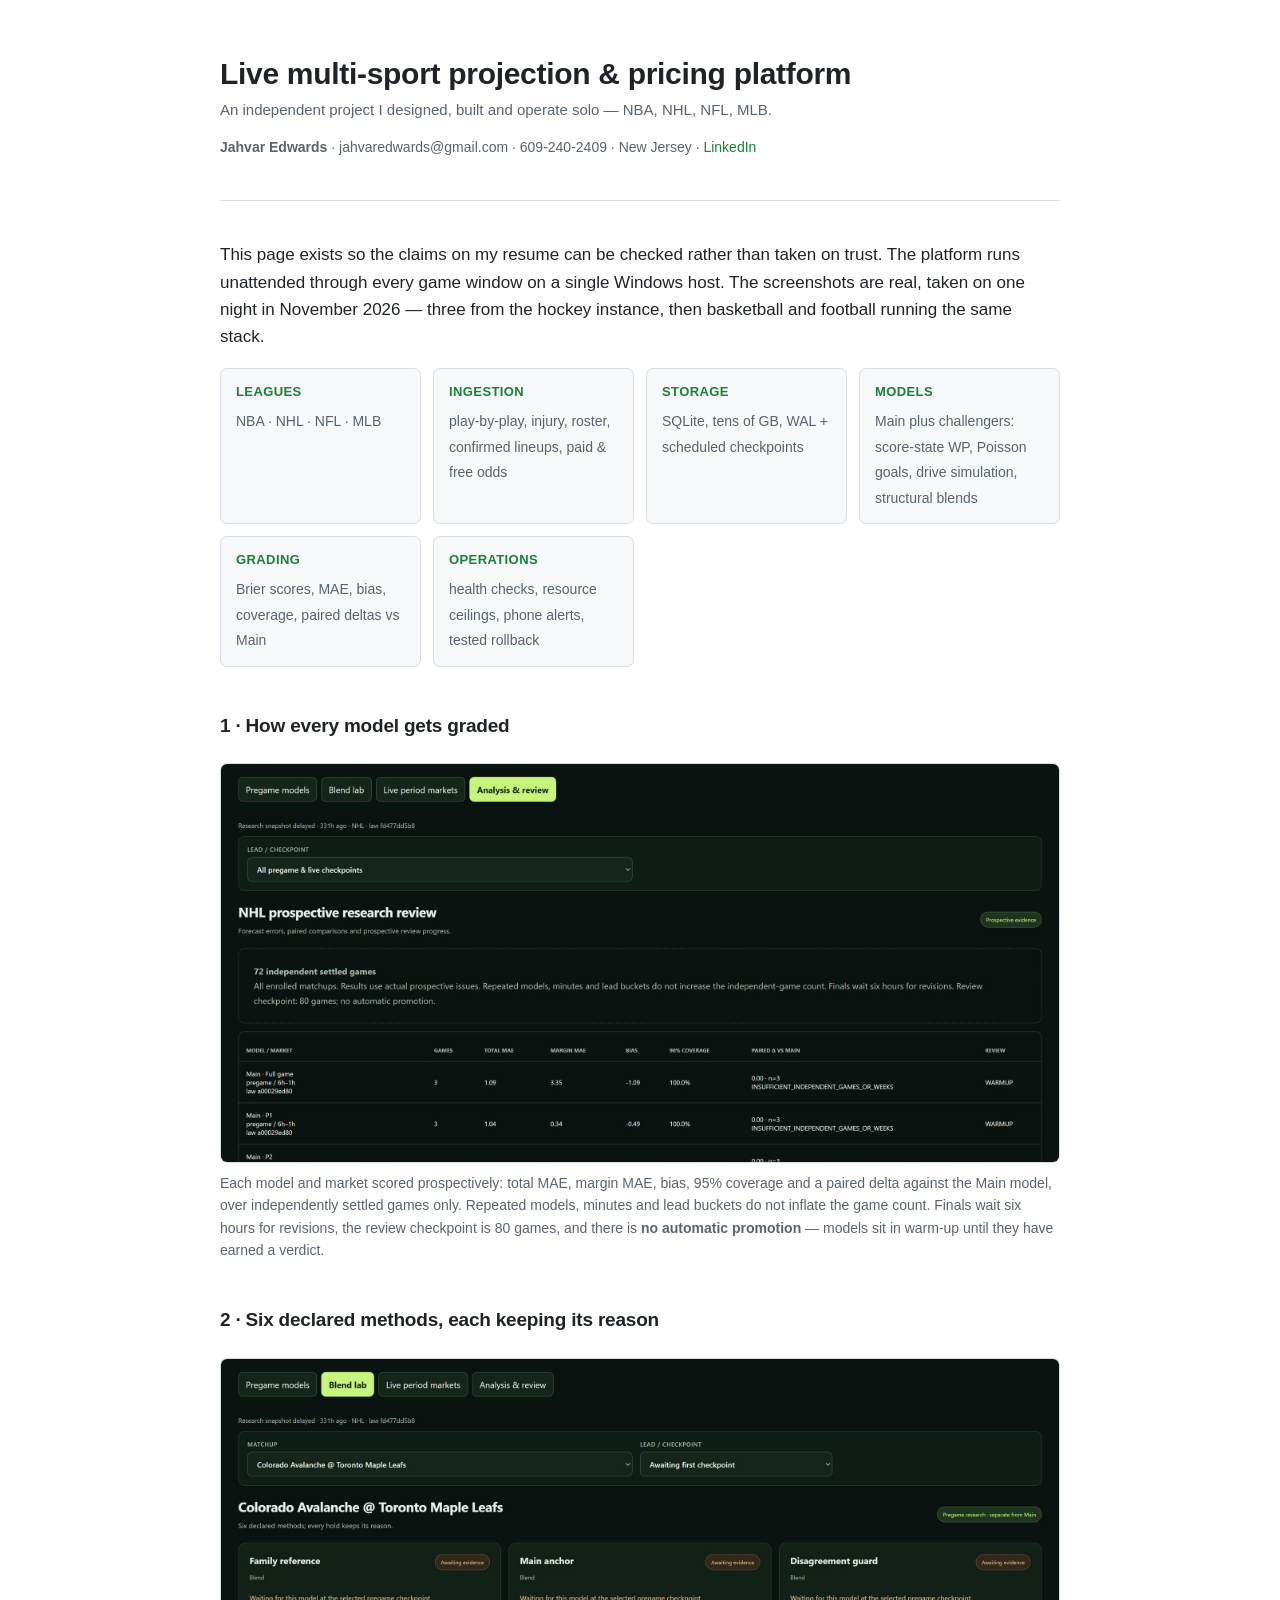
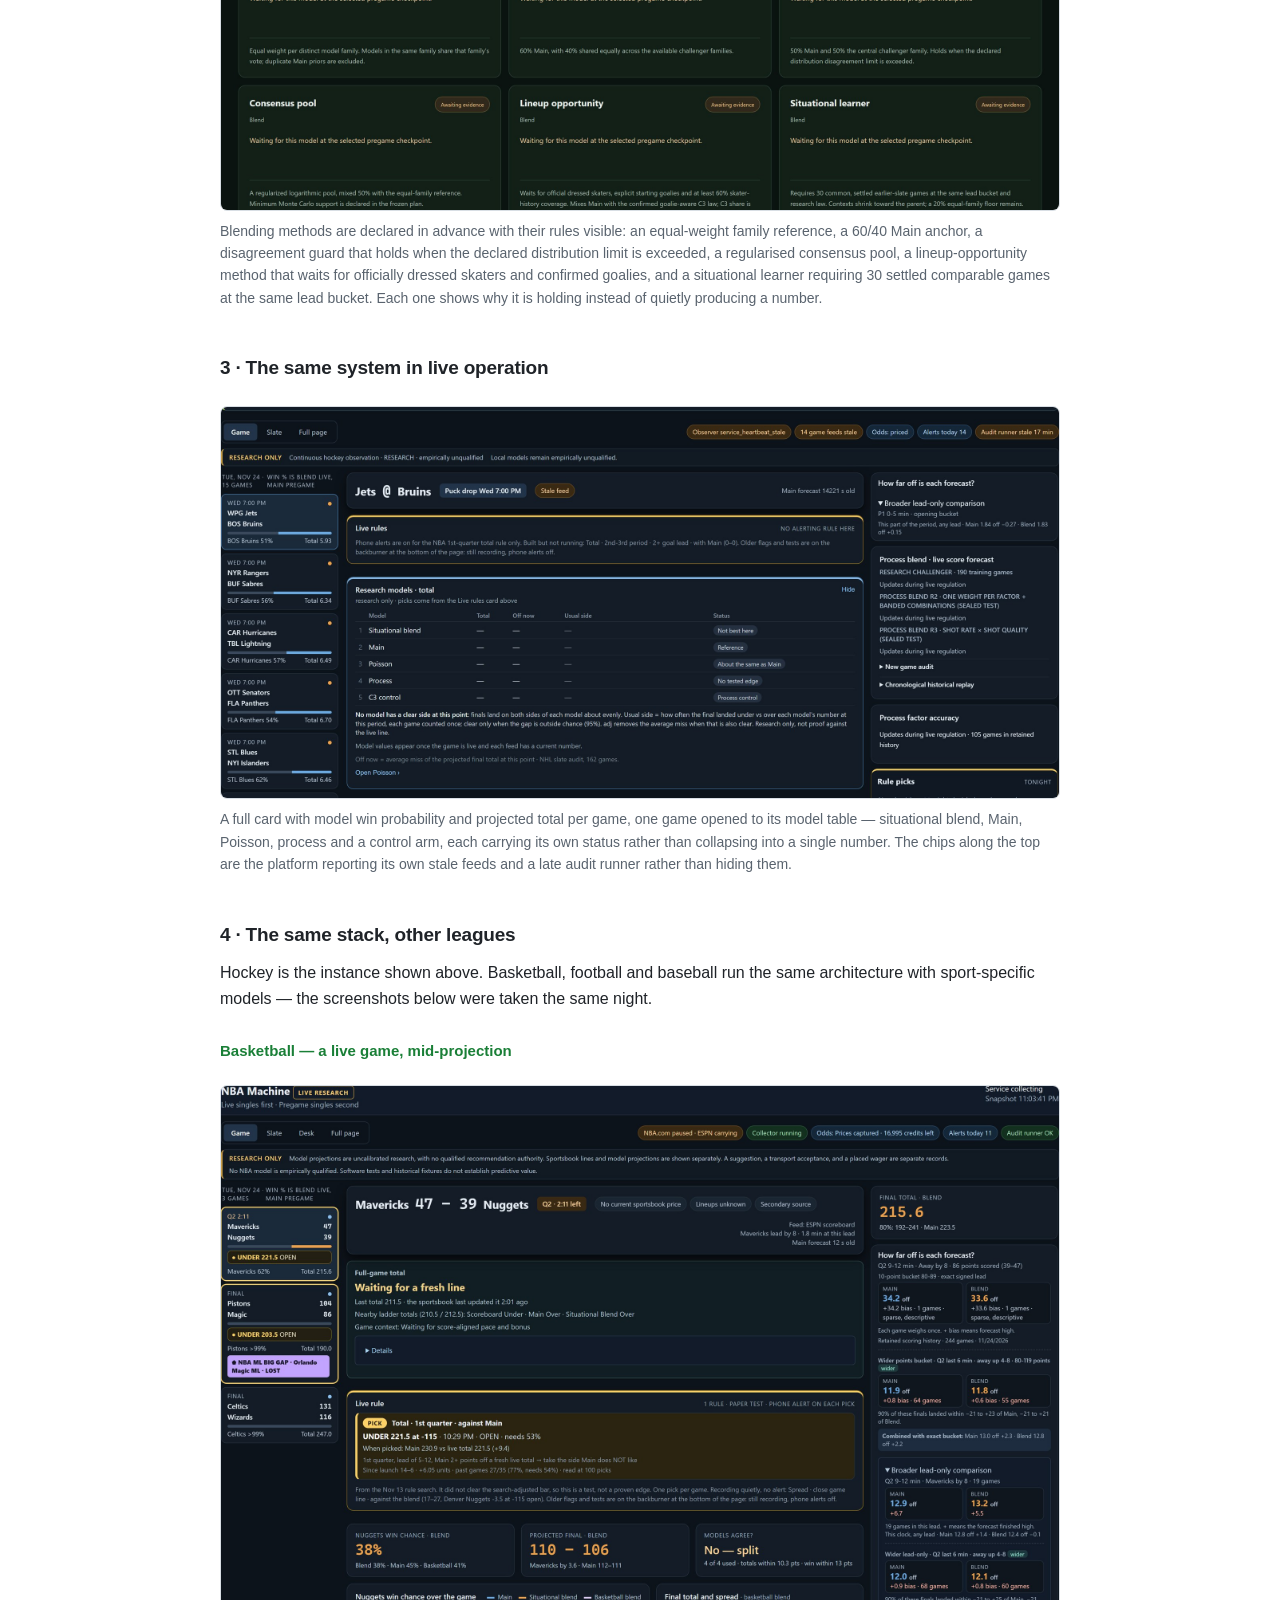
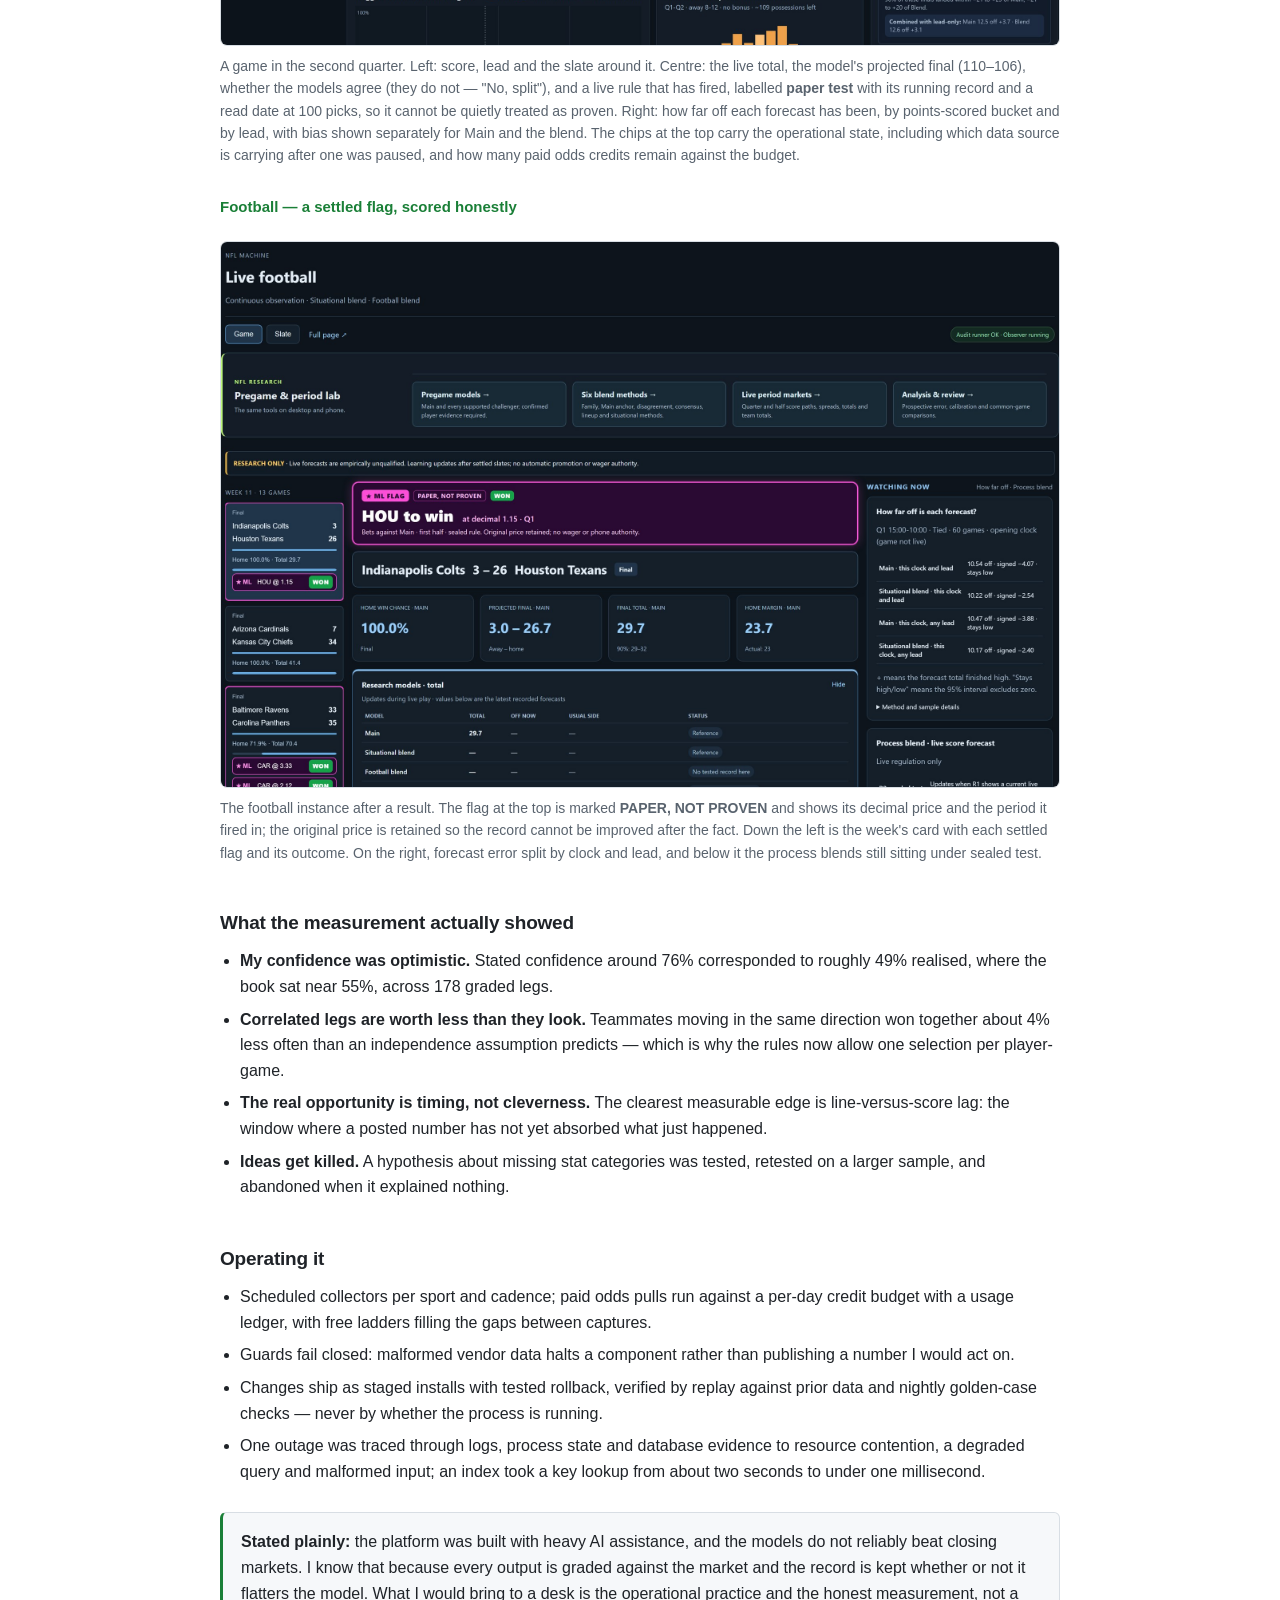
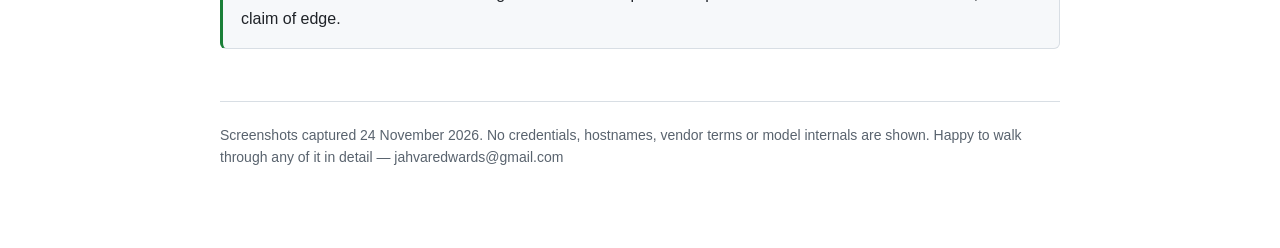
==== index.html @ 6fb7be20 "Live multi-sport projection platform: architecture, grading and screenshots" ====
<!doctype html>
<html lang="en">
<head>
<meta charset="utf-8">
<meta name="viewport" content="width=device-width, initial-scale=1">
<title>Jahvar Edwards — Live Sports Projection Platform</title>
<meta name="description" content="A live multi-sport projection and pricing platform: architecture, how models are graded, and what the measurement showed.">
<meta name="robots" content="noindex">
<style>
  :root{
    --bg:#0e1116; --panel:#161b22; --line:#2a313b; --ink:#e6edf3; --dim:#9aa6b2;
    --accent:#7ee787; --accent-dim:#2d4a35;
  }
  *{box-sizing:border-box}
  body{margin:0;background:var(--bg);color:var(--ink);
       font:16px/1.6 -apple-system,BlinkMacSystemFont,"Segoe UI",Roboto,Helvetica,Arial,sans-serif;}
  .wrap{max-width:880px;margin:0 auto;padding:56px 20px 80px}
  header{border-bottom:1px solid var(--line);padding-bottom:28px;margin-bottom:40px}
  h1{font-size:30px;line-height:1.2;margin:0 0 6px;letter-spacing:-.3px}
  .sub{color:var(--dim);font-size:15px;margin:0 0 14px}
  .contact{font-size:14px;color:var(--dim)}
  .contact a{color:var(--accent);text-decoration:none}
  .contact a:hover{text-decoration:underline}
  h2{font-size:19px;margin:44px 0 10px;letter-spacing:-.2px}
  h3{font-size:15px;margin:28px 0 6px;color:var(--accent)}
  p{margin:0 0 14px}
  .lead{font-size:17px}
  .grid{display:grid;grid-template-columns:repeat(auto-fit,minmax(200px,1fr));gap:12px;margin:18px 0 6px}
  .card{background:var(--panel);border:1px solid var(--line);border-radius:7px;padding:13px 15px}
  .card b{display:block;font-size:13px;letter-spacing:.4px;text-transform:uppercase;color:var(--accent);margin-bottom:5px}
  .card span{font-size:14px;color:var(--dim)}
  figure{margin:22px 0 28px}
  figure img{width:100%;border:1px solid var(--line);border-radius:7px;display:block}
  figcaption{font-size:14px;color:var(--dim);margin-top:9px}
  ul{margin:0 0 14px;padding-left:20px}
  li{margin-bottom:7px}
  .note{background:var(--panel);border:1px solid var(--line);border-left:3px solid var(--accent);
        border-radius:6px;padding:16px 18px;margin:28px 0}
  .note p:last-child{margin-bottom:0}
  footer{margin-top:52px;padding-top:22px;border-top:1px solid var(--line);font-size:14px;color:var(--dim)}
  @media (prefers-color-scheme: light){
    :root{--bg:#ffffff;--panel:#f6f8fa;--line:#d8dee4;--ink:#1f2328;--dim:#59636e;--accent:#1a7f37}
  }
</style>
</head>
<body>
<div class="wrap">

<header>
  <h1>Live multi-sport projection &amp; pricing platform</h1>
  <p class="sub">An independent project I designed, built and operate solo — NBA, NHL, NFL, MLB.</p>
  <p class="contact"><strong>Jahvar Edwards</strong> · jahvaredwards@gmail.com · 609-240-2409 ·
     New&nbsp;Jersey · <a href="https://www.linkedin.com/in/jahvar-edwards/">LinkedIn</a></p>
</header>

<p class="lead">This page exists so the claims on my resume can be checked rather than taken on trust.
The platform runs unattended through every game window on a single Windows host. The screenshots are
real, taken on one night in November 2026 — three from the hockey instance, then basketball and football
running the same stack.</p>

<div class="grid">
  <div class="card"><b>Leagues</b><span>NBA · NHL · NFL · MLB</span></div>
  <div class="card"><b>Ingestion</b><span>play-by-play, injury, roster, confirmed lineups, paid &amp; free odds</span></div>
  <div class="card"><b>Storage</b><span>SQLite, tens of GB, WAL + scheduled checkpoints</span></div>
  <div class="card"><b>Models</b><span>Main plus challengers: score-state WP, Poisson goals, drive simulation, structural blends</span></div>
  <div class="card"><b>Grading</b><span>Brier scores, MAE, bias, coverage, paired deltas vs Main</span></div>
  <div class="card"><b>Operations</b><span>health checks, resource ceilings, phone alerts, tested rollback</span></div>
</div>

<h2>1 · How every model gets graded</h2>
<figure>
  <img src="img_review.jpg" alt="Prospective research review showing MAE, bias, coverage and paired deltas per model">
  <figcaption>Each model and market scored prospectively: total MAE, margin MAE, bias, 95% coverage and a paired
  delta against the Main model, over independently settled games only. Repeated models, minutes and lead buckets
  do not inflate the game count. Finals wait six hours for revisions, the review checkpoint is 80 games, and there
  is <strong>no automatic promotion</strong> — models sit in warm-up until they have earned a verdict.</figcaption>
</figure>

<h2>2 · Six declared methods, each keeping its reason</h2>
<figure>
  <img src="img_blends.jpg" alt="Blend lab showing six declared blending methods and the rule each one follows">
  <figcaption>Blending methods are declared in advance with their rules visible: an equal-weight family reference,
  a 60/40 Main anchor, a disagreement guard that holds when the declared distribution limit is exceeded, a
  regularised consensus pool, a lineup-opportunity method that waits for officially dressed skaters and confirmed
  goalies, and a situational learner requiring 30 settled comparable games at the same lead bucket. Each one shows
  why it is holding instead of quietly producing a number.</figcaption>
</figure>

<h2>3 · The same system in live operation</h2>
<figure>
  <img src="img_dash.jpg" alt="Live dashboard showing the night's slate, model table and calibration panel">
  <figcaption>A full card with model win probability and projected total per game, one game opened to its model
  table — situational blend, Main, Poisson, process and a control arm, each carrying its own status rather than
  collapsing into a single number. The chips along the top are the platform reporting its own stale feeds and a
  late audit runner rather than hiding them.</figcaption>
</figure>

<h2>4 · The same stack, other leagues</h2>
<p>Hockey is the instance shown above. Basketball, football and baseball run the same architecture with
sport-specific models — the screenshots below were taken the same night.</p>

<h3>Basketball — a live game, mid-projection</h3>
<figure>
  <img src="img_nba.jpg" alt="NBA dashboard during a live game showing projections, a live rule and calibration">
  <figcaption>A game in the second quarter. Left: score, lead and the slate around it. Centre: the live total,
  the model's projected final (110–106), whether the models agree (they do not — "No, split"), and a live rule
  that has fired, labelled <strong>paper test</strong> with its running record and a read date at 100 picks, so
  it cannot be quietly treated as proven. Right: how far off each forecast has been, by points-scored bucket and
  by lead, with bias shown separately for Main and the blend. The chips at the top carry the operational state,
  including which data source is carrying after one was paused, and how many paid odds credits remain against the
  budget.</figcaption>
</figure>

<h3>Football — a settled flag, scored honestly</h3>
<figure>
  <img src="img_nfl.jpg" alt="NFL dashboard showing a settled paper-test flag and model error panel">
  <figcaption>The football instance after a result. The flag at the top is marked
  <strong>PAPER, NOT PROVEN</strong> and shows its decimal price and the period it fired in; the original price is
  retained so the record cannot be improved after the fact. Down the left is the week's card with each settled
  flag and its outcome. On the right, forecast error split by clock and lead, and below it the process blends
  still sitting under sealed test.</figcaption>
</figure>

<h2>What the measurement actually showed</h2>
<ul>
  <li><strong>My confidence was optimistic.</strong> Stated confidence around 76% corresponded to roughly 49%
      realised, where the book sat near 55%, across 178 graded legs.</li>
  <li><strong>Correlated legs are worth less than they look.</strong> Teammates moving in the same direction won
      together about 4% less often than an independence assumption predicts — which is why the rules now allow one
      selection per player-game.</li>
  <li><strong>The real opportunity is timing, not cleverness.</strong> The clearest measurable edge is
      line-versus-score lag: the window where a posted number has not yet absorbed what just happened.</li>
  <li><strong>Ideas get killed.</strong> A hypothesis about missing stat categories was tested, retested on a
      larger sample, and abandoned when it explained nothing.</li>
</ul>

<h2>Operating it</h2>
<ul>
  <li>Scheduled collectors per sport and cadence; paid odds pulls run against a per-day credit budget with a usage
      ledger, with free ladders filling the gaps between captures.</li>
  <li>Guards fail closed: malformed vendor data halts a component rather than publishing a number I would act on.</li>
  <li>Changes ship as staged installs with tested rollback, verified by replay against prior data and nightly
      golden-case checks — never by whether the process is running.</li>
  <li>One outage was traced through logs, process state and database evidence to resource contention, a degraded
      query and malformed input; an index took a key lookup from about two seconds to under one millisecond.</li>
</ul>

<div class="note">
  <p><strong>Stated plainly:</strong> the platform was built with heavy AI assistance, and the models do not
  reliably beat closing markets. I know that because every output is graded against the market and the record is
  kept whether or not it flatters the model. What I would bring to a desk is the operational practice and the
  honest measurement, not a claim of edge.</p>
</div>

<footer>
  Screenshots captured 24 November 2026. No credentials, hostnames, vendor terms or model internals are shown.
  Happy to walk through any of it in detail — jahvaredwards@gmail.com
</footer>

</div>
</body>
</html>
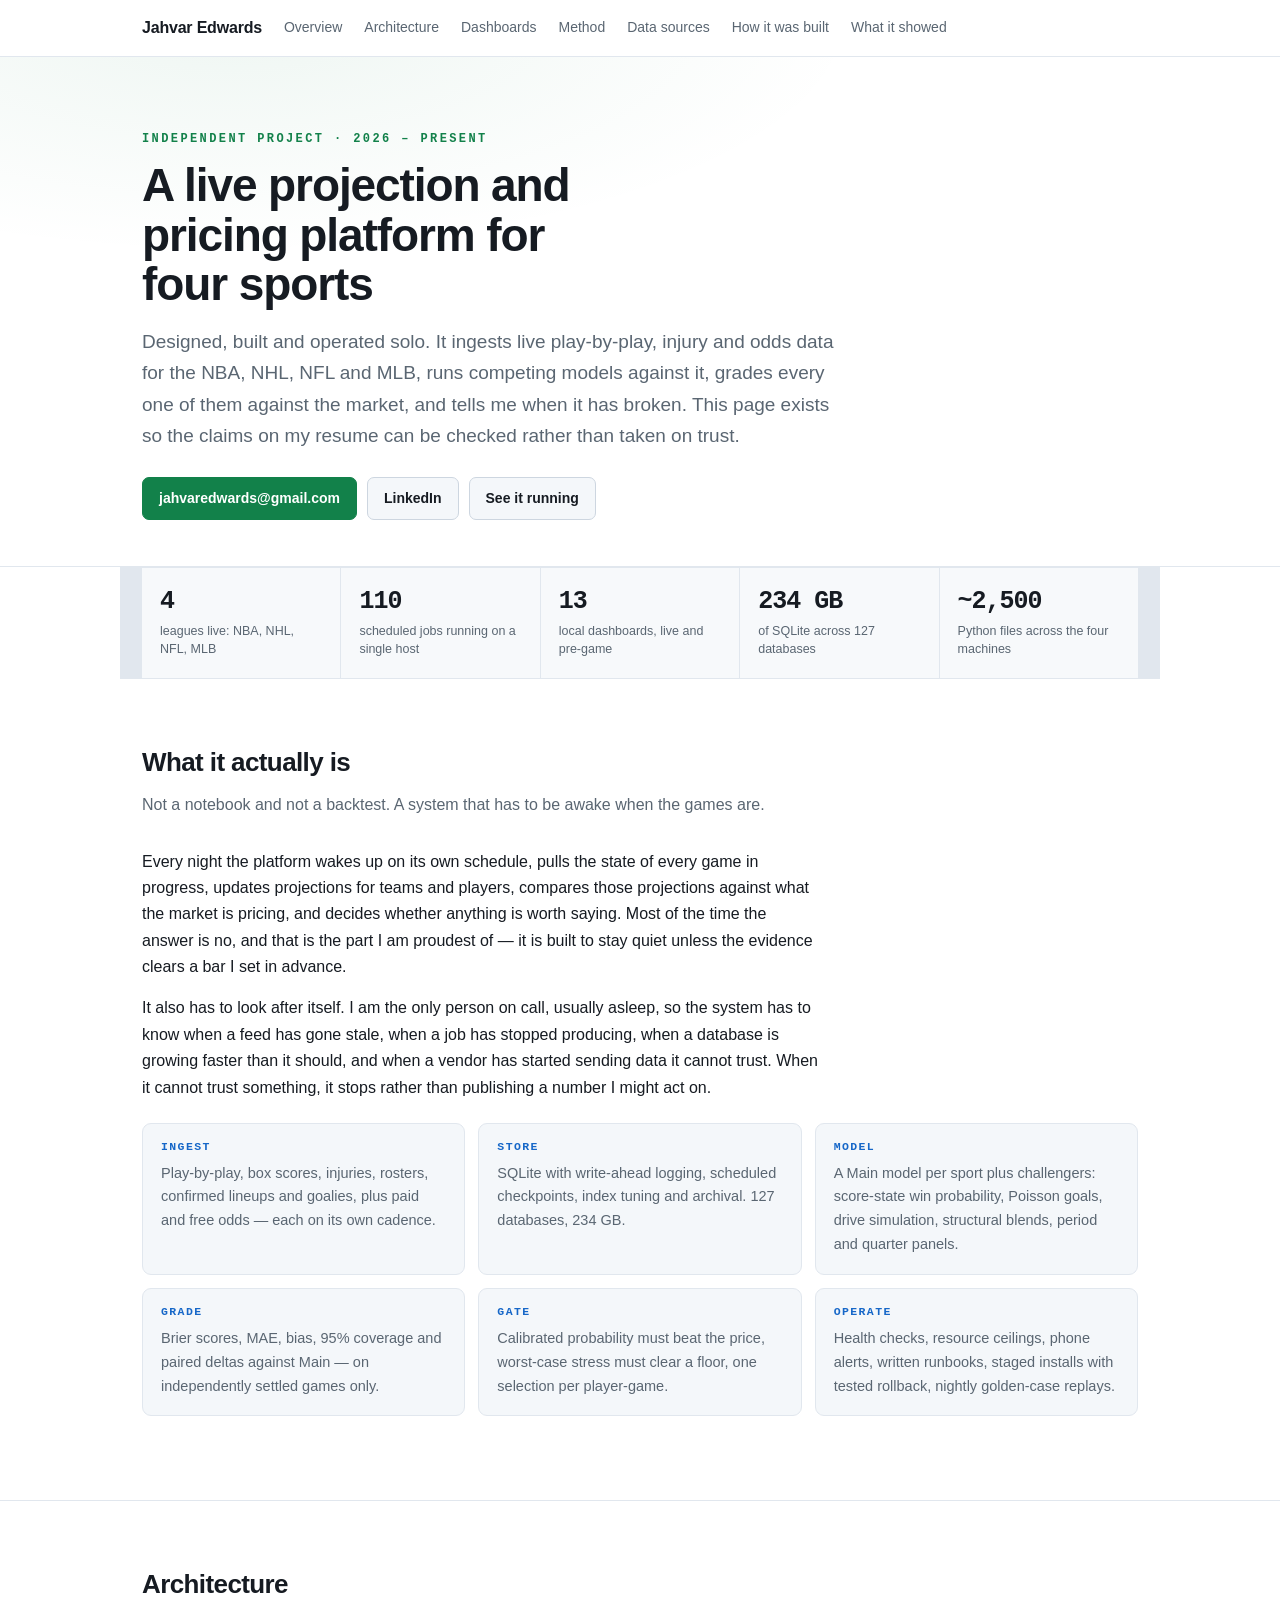
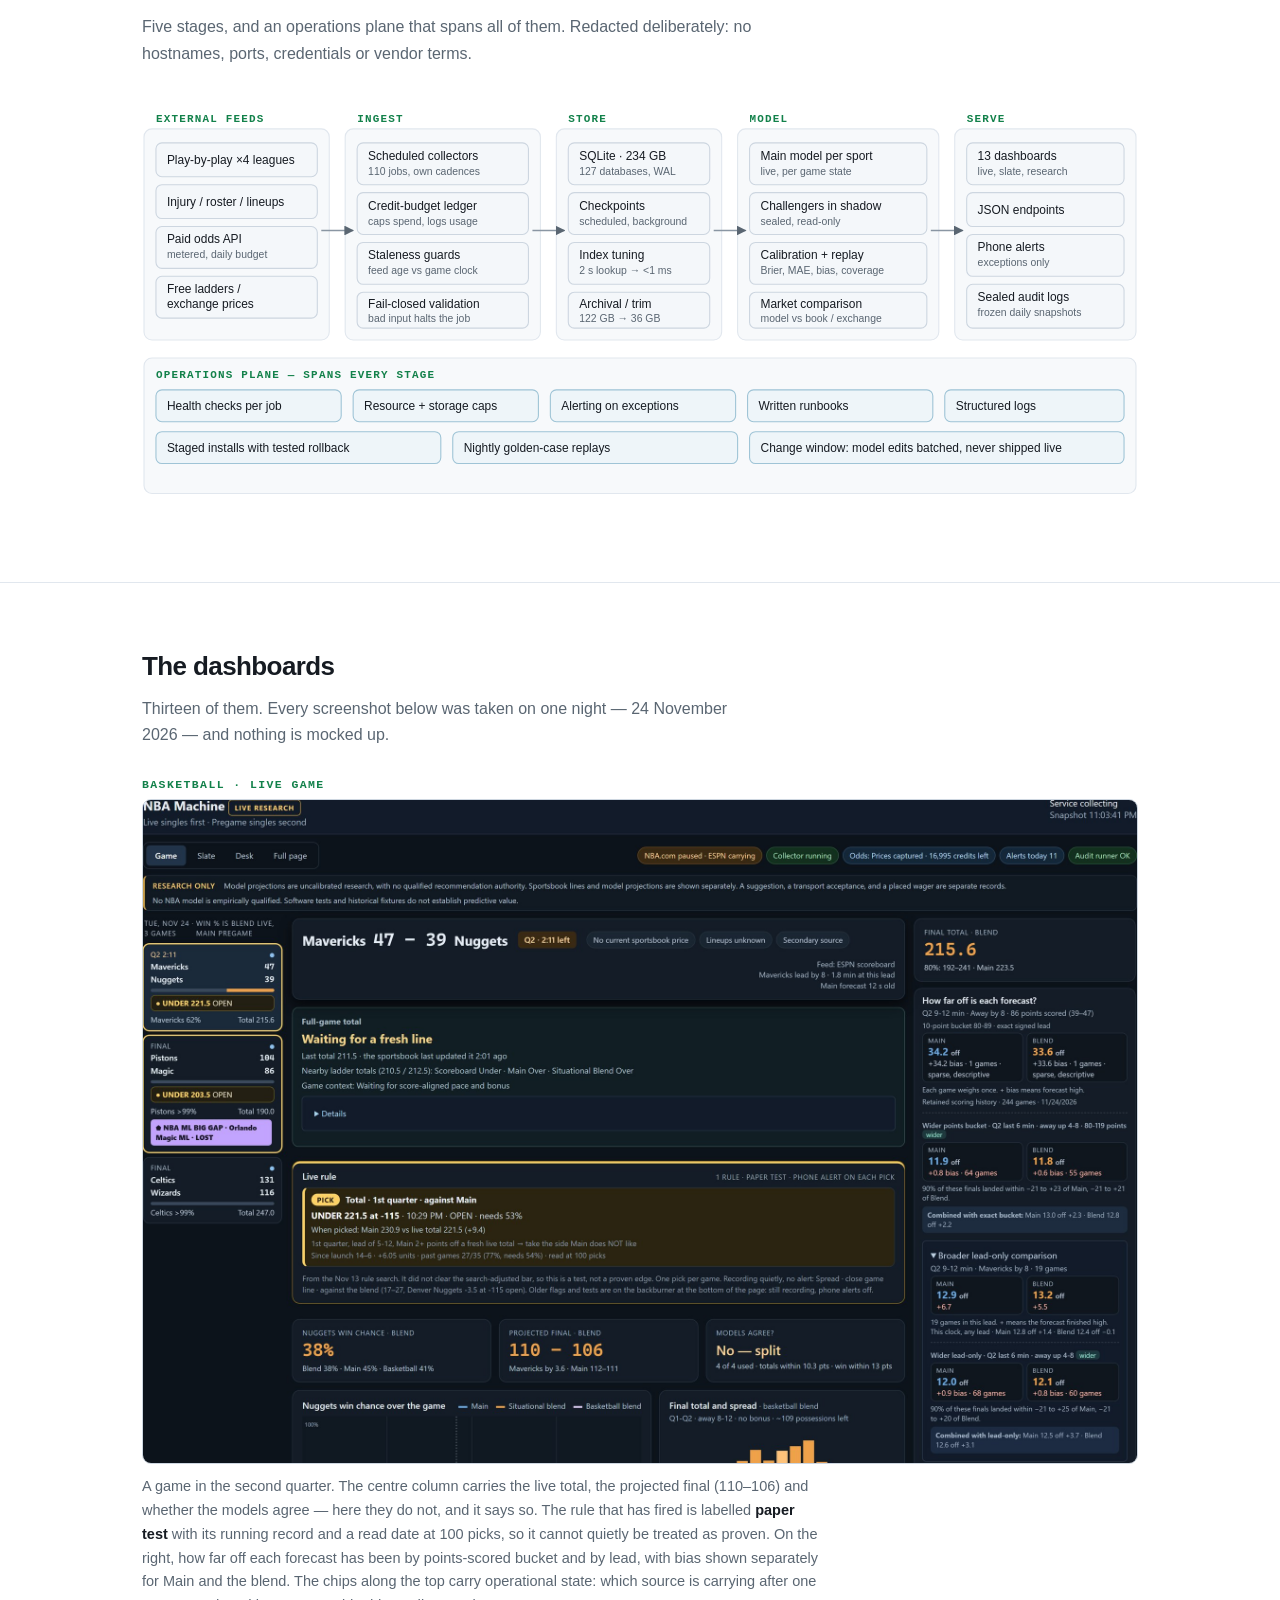
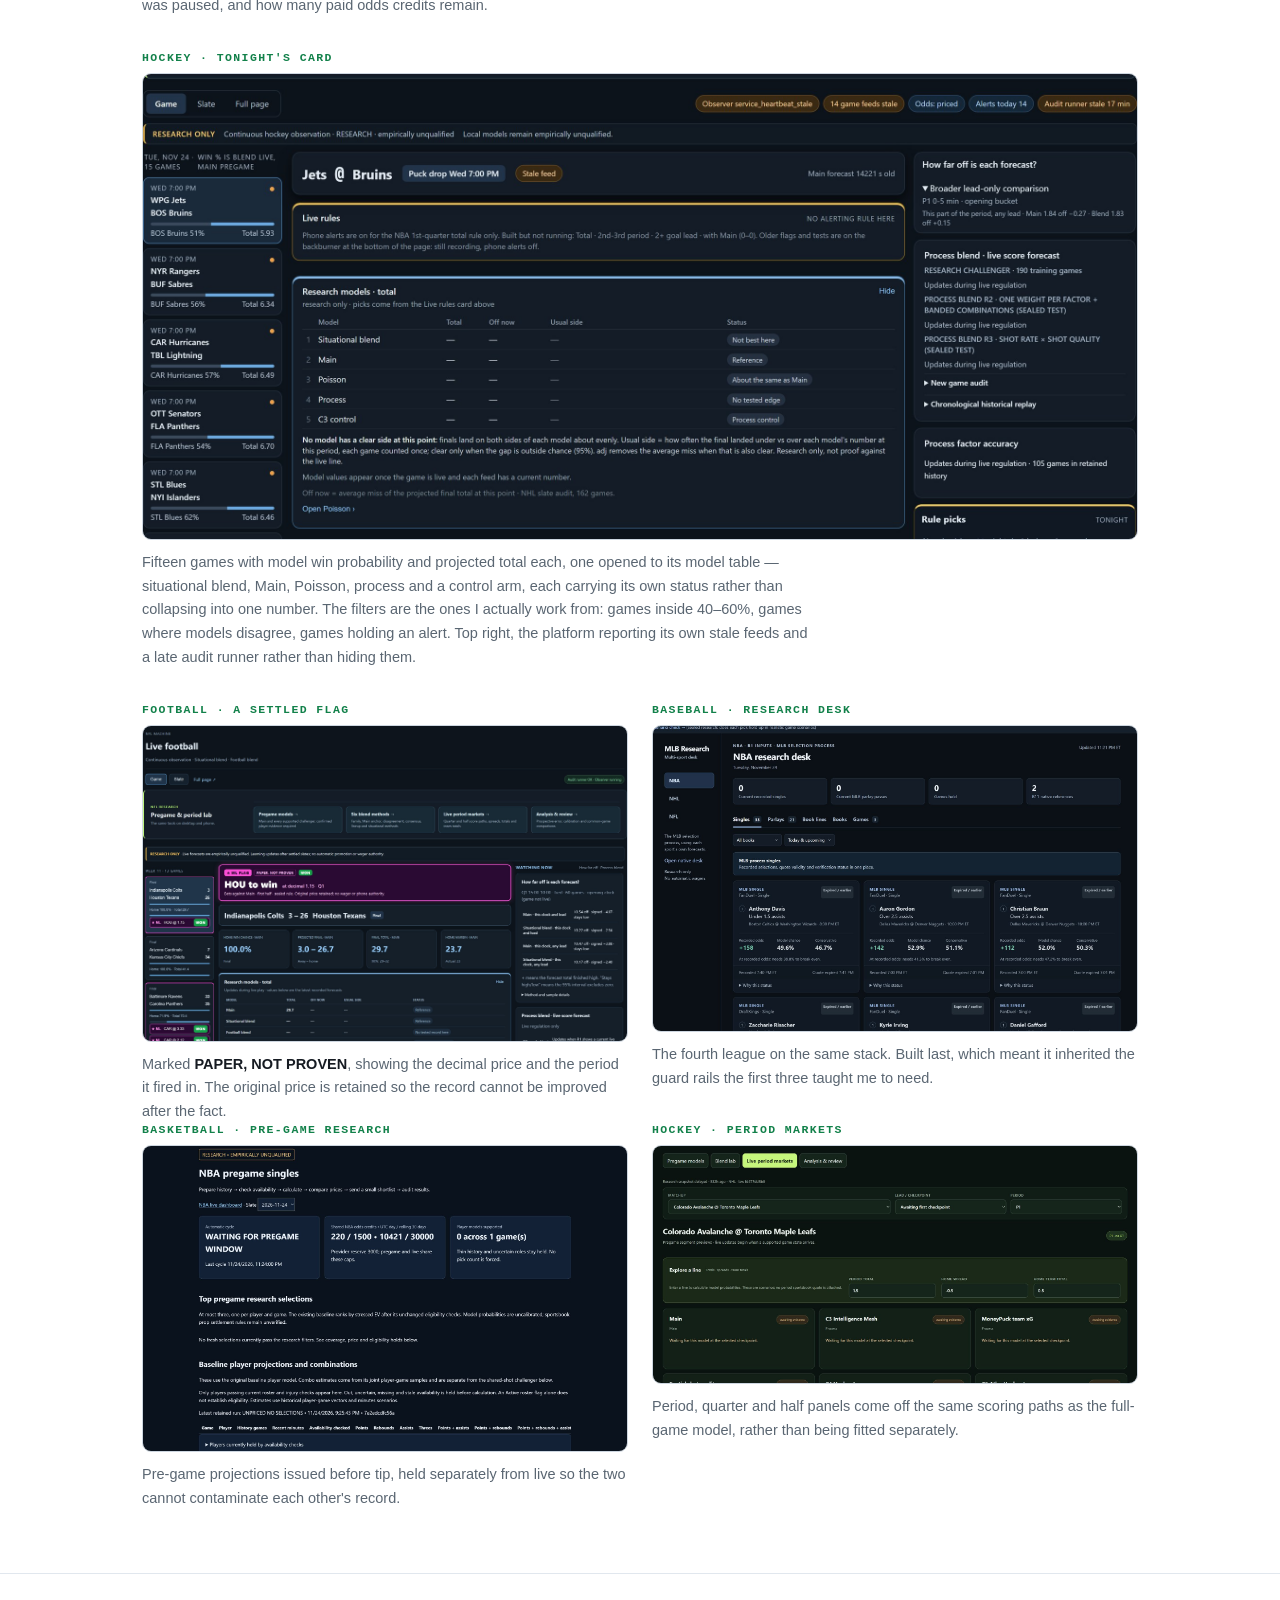
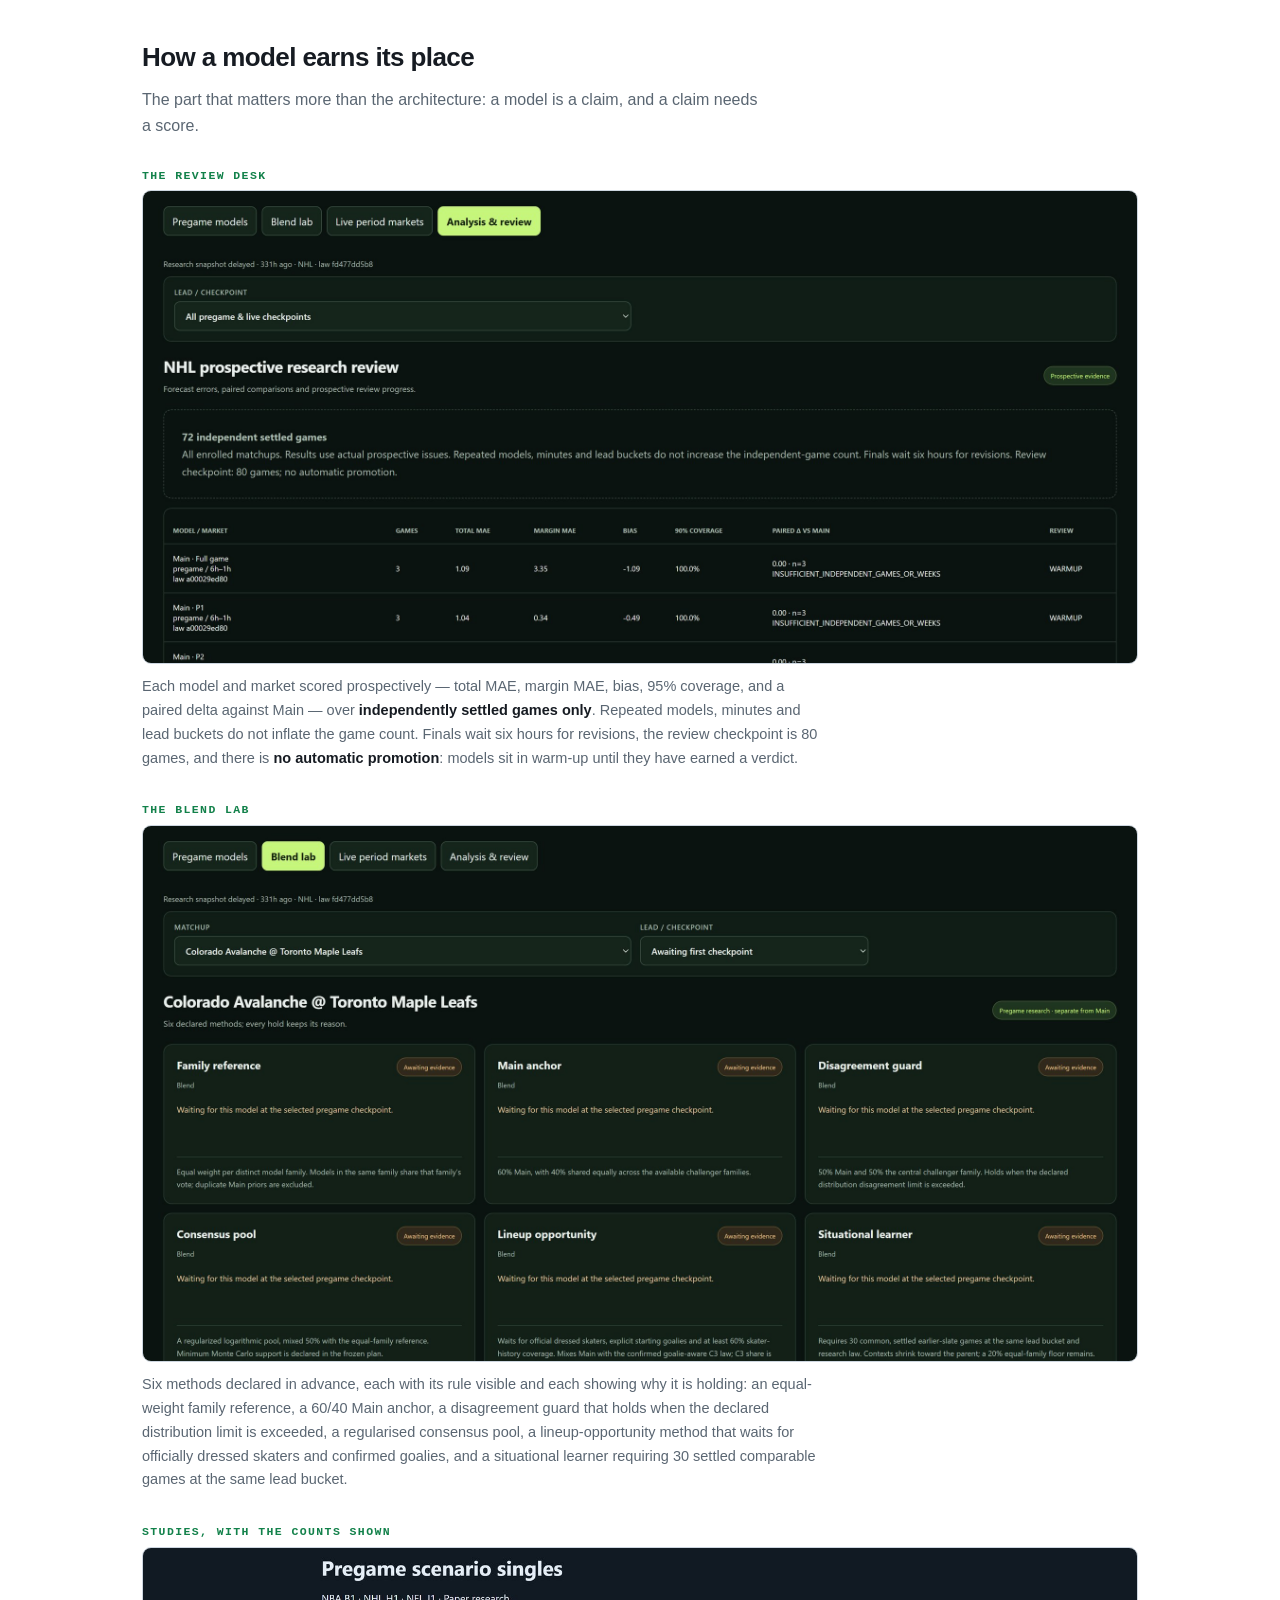
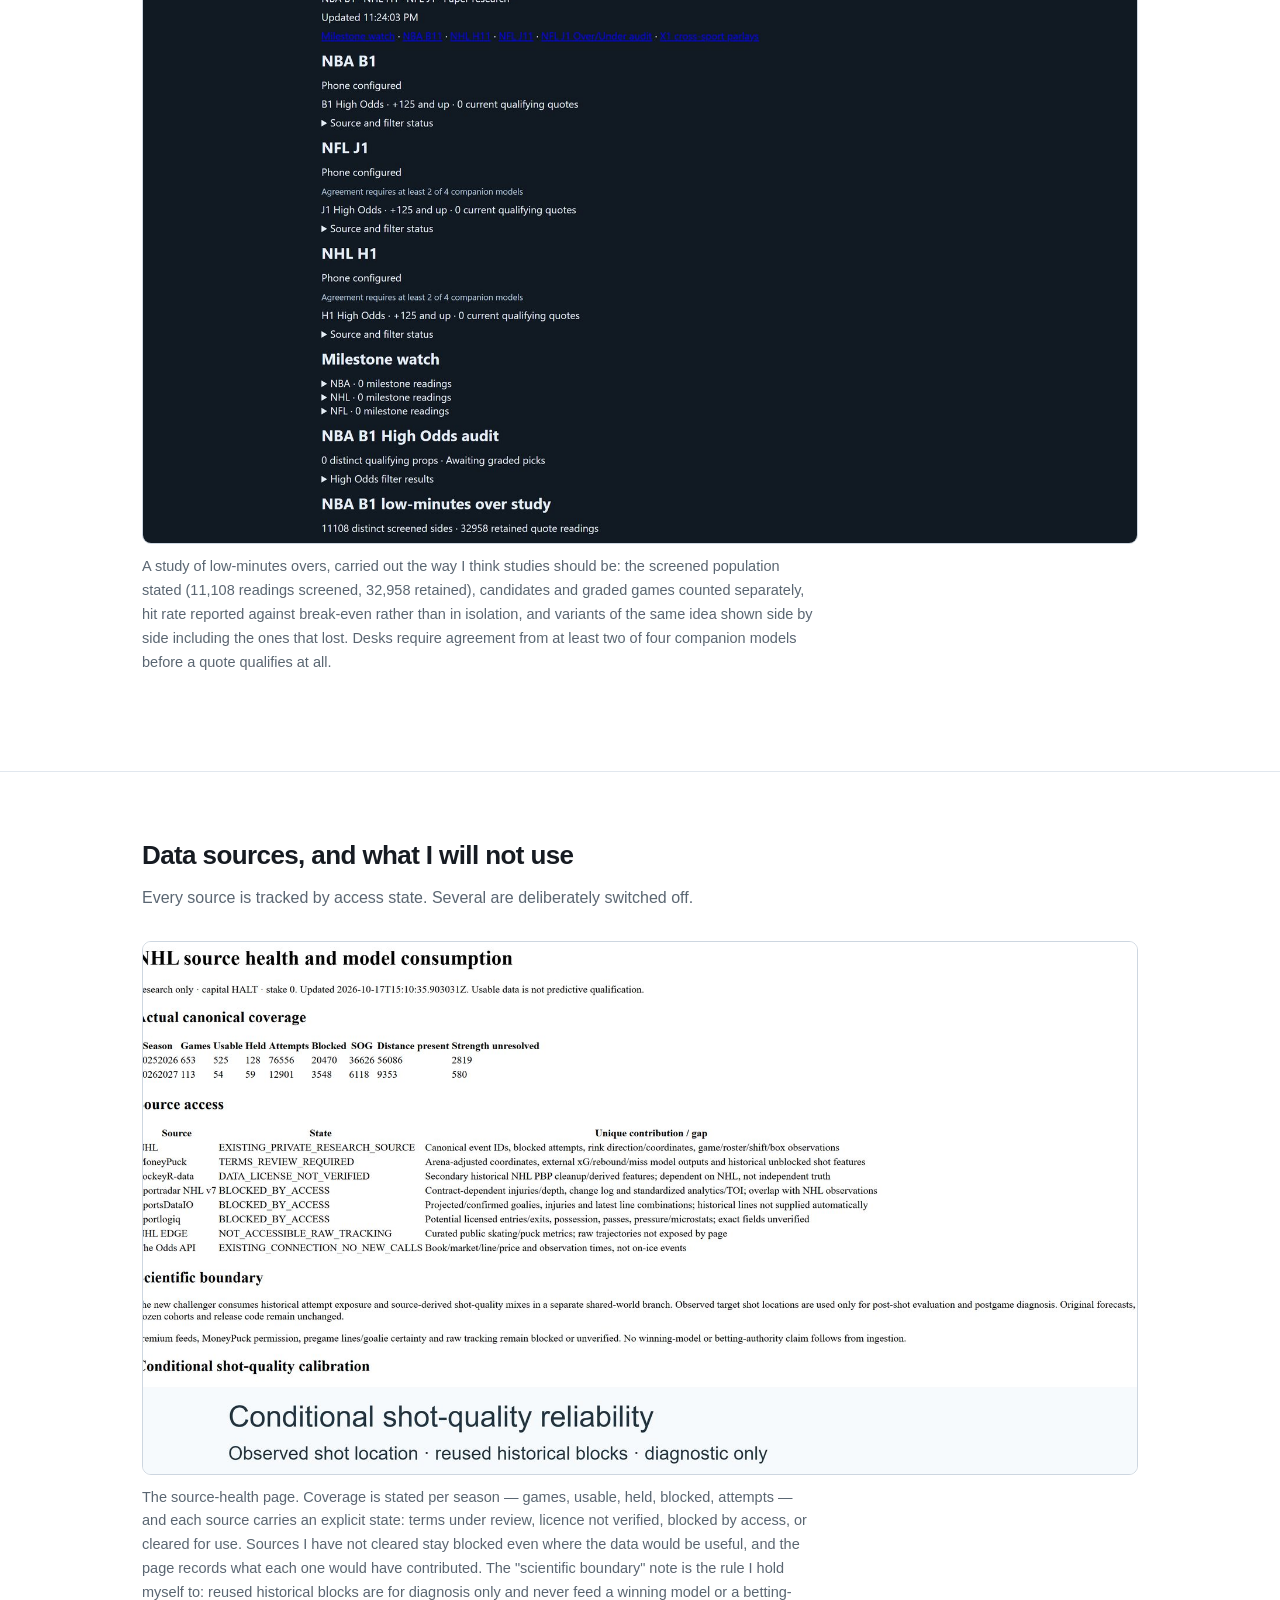
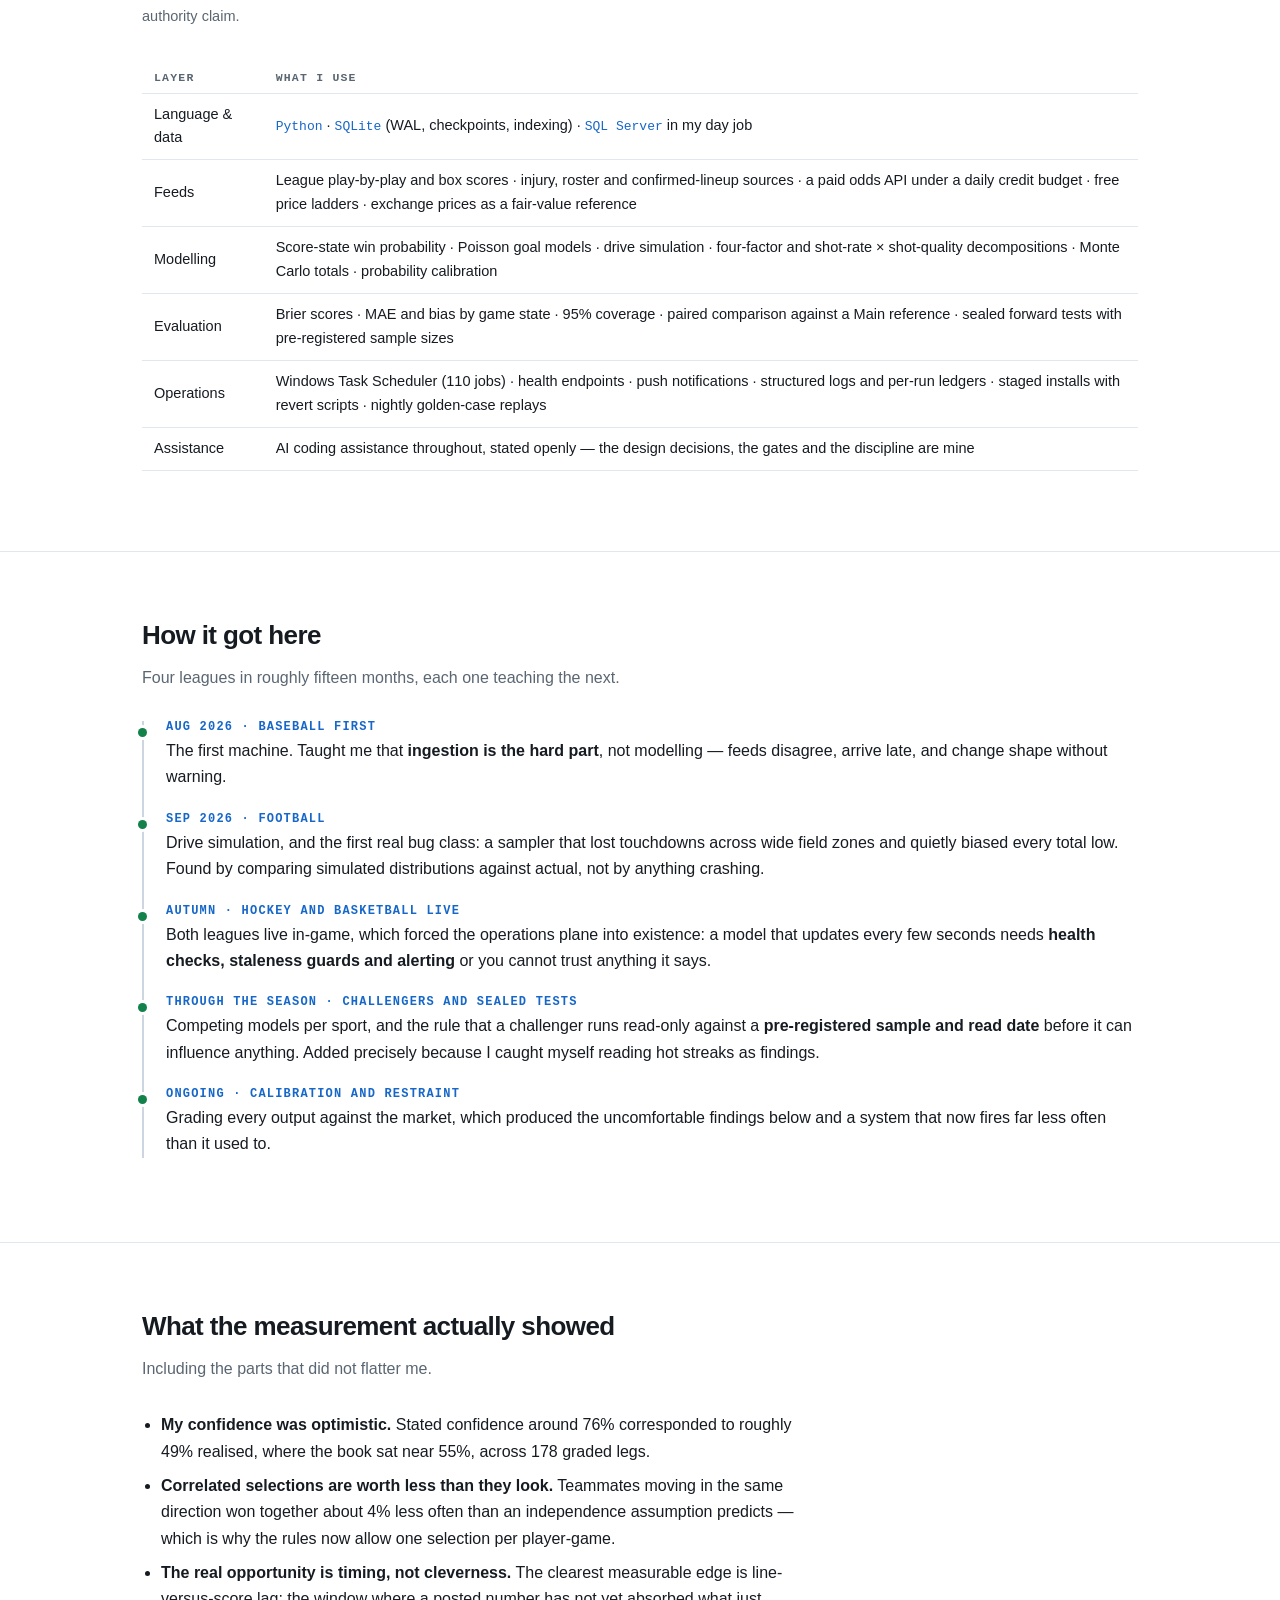
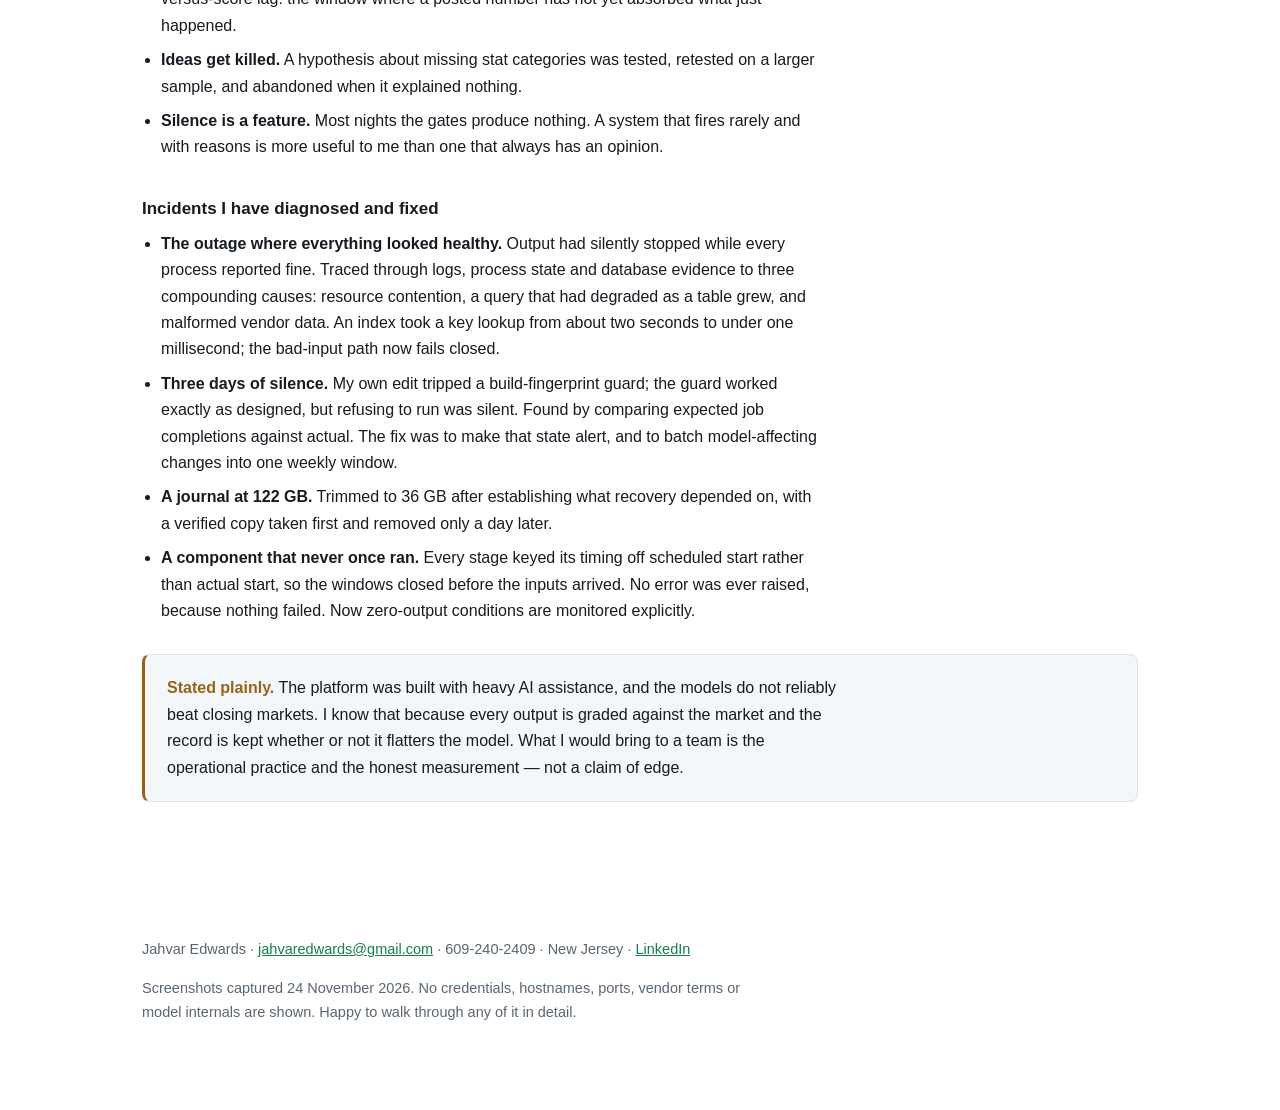
==== commit f0437336: "Expand site: architecture diagram, nine dashboard captures, method, data sources, build timeline" ====
--- a/index.html
+++ b/index.html
@@ -4,159 +4,436 @@
 <meta charset="utf-8">
 <meta name="viewport" content="width=device-width, initial-scale=1">
 <title>Jahvar Edwards — Live Sports Projection Platform</title>
-<meta name="description" content="A live multi-sport projection and pricing platform: architecture, how models are graded, and what the measurement showed.">
+<meta name="description" content="A live multi-sport projection and pricing platform across the NBA, NHL, NFL and MLB: architecture, how models are graded, data sources, and what the measurement showed.">
 <meta name="robots" content="noindex">
 <style>
-  :root{
-    --bg:#0e1116; --panel:#161b22; --line:#2a313b; --ink:#e6edf3; --dim:#9aa6b2;
-    --accent:#7ee787; --accent-dim:#2d4a35;
-  }
-  *{box-sizing:border-box}
-  body{margin:0;background:var(--bg);color:var(--ink);
-       font:16px/1.6 -apple-system,BlinkMacSystemFont,"Segoe UI",Roboto,Helvetica,Arial,sans-serif;}
-  .wrap{max-width:880px;margin:0 auto;padding:56px 20px 80px}
-  header{border-bottom:1px solid var(--line);padding-bottom:28px;margin-bottom:40px}
-  h1{font-size:30px;line-height:1.2;margin:0 0 6px;letter-spacing:-.3px}
-  .sub{color:var(--dim);font-size:15px;margin:0 0 14px}
-  .contact{font-size:14px;color:var(--dim)}
-  .contact a{color:var(--accent);text-decoration:none}
-  .contact a:hover{text-decoration:underline}
-  h2{font-size:19px;margin:44px 0 10px;letter-spacing:-.2px}
-  h3{font-size:15px;margin:28px 0 6px;color:var(--accent)}
-  p{margin:0 0 14px}
-  .lead{font-size:17px}
-  .grid{display:grid;grid-template-columns:repeat(auto-fit,minmax(200px,1fr));gap:12px;margin:18px 0 6px}
-  .card{background:var(--panel);border:1px solid var(--line);border-radius:7px;padding:13px 15px}
-  .card b{display:block;font-size:13px;letter-spacing:.4px;text-transform:uppercase;color:var(--accent);margin-bottom:5px}
-  .card span{font-size:14px;color:var(--dim)}
-  figure{margin:22px 0 28px}
-  figure img{width:100%;border:1px solid var(--line);border-radius:7px;display:block}
-  figcaption{font-size:14px;color:var(--dim);margin-top:9px}
-  ul{margin:0 0 14px;padding-left:20px}
-  li{margin-bottom:7px}
-  .note{background:var(--panel);border:1px solid var(--line);border-left:3px solid var(--accent);
-        border-radius:6px;padding:16px 18px;margin:28px 0}
-  .note p:last-child{margin-bottom:0}
-  footer{margin-top:52px;padding-top:22px;border-top:1px solid var(--line);font-size:14px;color:var(--dim)}
-  @media (prefers-color-scheme: light){
-    :root{--bg:#ffffff;--panel:#f6f8fa;--line:#d8dee4;--ink:#1f2328;--dim:#59636e;--accent:#1a7f37}
-  }
+:root{
+  --bg:#0b0e13; --bg2:#11161e; --panel:#151b24; --line:#242c38; --line2:#323c4a;
+  --ink:#e8eef6; --dim:#97a3b4; --accent:#6ee7a0; --accent2:#5ab0ff; --warn:#f0b86c;
+  --mono:ui-monospace,SFMono-Regular,"SF Mono",Menlo,Consolas,monospace;
+}
+*{box-sizing:border-box}
+html{scroll-behavior:smooth}
+body{margin:0;background:var(--bg);color:var(--ink);
+  font:16px/1.65 -apple-system,BlinkMacSystemFont,"Segoe UI",Roboto,Helvetica,Arial,sans-serif;
+  -webkit-font-smoothing:antialiased}
+a{color:var(--accent)}
+.wrap{max-width:1040px;margin:0 auto;padding:0 22px}
+
+/* nav */
+nav{position:sticky;top:0;z-index:50;background:rgba(11,14,19,.86);backdrop-filter:blur(10px);
+  border-bottom:1px solid var(--line)}
+nav .wrap{display:flex;align-items:center;gap:22px;height:56px;overflow-x:auto}
+nav .me{font-weight:650;white-space:nowrap;letter-spacing:-.2px}
+nav a{color:var(--dim);text-decoration:none;font-size:14px;white-space:nowrap}
+nav a:hover{color:var(--ink)}
+
+/* hero */
+header{padding:76px 0 46px;border-bottom:1px solid var(--line);
+  background:radial-gradient(900px 340px at 18% -8%, rgba(110,231,160,.09), transparent 70%)}
+.kicker{font:600 12px/1 var(--mono);letter-spacing:2.4px;text-transform:uppercase;color:var(--accent);margin-bottom:16px}
+h1{font-size:clamp(30px,5vw,46px);line-height:1.08;margin:0 0 16px;letter-spacing:-1.1px;max-width:19ch}
+.tagline{font-size:19px;color:var(--dim);max-width:66ch;margin:0 0 26px}
+.actions{display:flex;flex-wrap:wrap;gap:10px}
+.btn{display:inline-block;padding:9px 16px;border-radius:7px;text-decoration:none;font-size:14px;font-weight:550;
+  border:1px solid var(--line2);color:var(--ink);background:var(--panel)}
+.btn.primary{background:var(--accent);color:#06240f;border-color:var(--accent)}
+.btn:hover{border-color:var(--accent)}
+
+/* stats */
+.stats{display:grid;grid-template-columns:repeat(auto-fit,minmax(150px,1fr));gap:1px;background:var(--line);
+  border-block:1px solid var(--line)}
+.stat{background:var(--bg2);padding:20px 18px}
+.stat b{display:block;font:700 25px/1.1 var(--mono);letter-spacing:-1px;color:var(--ink)}
+.stat span{display:block;font-size:12.5px;color:var(--dim);margin-top:6px;line-height:1.45}
+
+section{padding:62px 0;border-bottom:1px solid var(--line)}
+section:last-of-type{border-bottom:0}
+h2{font-size:26px;margin:0 0 8px;letter-spacing:-.6px}
+.sectsub{color:var(--dim);margin:0 0 30px;max-width:70ch}
+h3{font-size:17px;margin:34px 0 8px}
+p{margin:0 0 15px;max-width:76ch}
+ul{margin:0 0 15px;padding-left:19px;max-width:76ch}
+li{margin-bottom:8px}
+
+/* cards */
+.cards{display:grid;grid-template-columns:repeat(auto-fit,minmax(248px,1fr));gap:13px;margin:22px 0}
+.card{background:var(--panel);border:1px solid var(--line);border-radius:9px;padding:17px 18px}
+.card b{display:block;font:600 11.5px/1 var(--mono);letter-spacing:1.4px;text-transform:uppercase;
+  color:var(--accent2);margin-bottom:9px}
+.card p{font-size:14.5px;color:var(--dim);margin:0}
+
+/* figures */
+figure{margin:26px 0 34px}
+figure img{width:100%;border:1px solid var(--line2);border-radius:9px;display:block;background:var(--bg2)}
+figcaption{font-size:14.5px;color:var(--dim);margin-top:11px;max-width:84ch}
+figcaption strong{color:var(--ink);font-weight:600}
+.shotlabel{font:600 11.5px/1 var(--mono);letter-spacing:1.4px;text-transform:uppercase;color:var(--accent);
+  margin-bottom:9px;display:block}
+.two{display:grid;grid-template-columns:1fr 1fr;gap:24px}
+.two figure{margin:0}
+@media(max-width:760px){.two{grid-template-columns:1fr}}
+
+/* timeline */
+.tl{border-left:2px solid var(--line2);margin:24px 0 0;padding-left:22px}
+.tl .ev{margin-bottom:22px;position:relative}
+.tl .ev::before{content:"";position:absolute;left:-28px;top:7px;width:9px;height:9px;border-radius:50%;
+  background:var(--accent);box-shadow:0 0 0 3px var(--bg)}
+.tl .when{font:600 12px/1 var(--mono);letter-spacing:1.2px;text-transform:uppercase;color:var(--accent2)}
+.tl .what{margin-top:5px}
+.tl .what b{color:var(--ink)}
+
+table{width:100%;border-collapse:collapse;margin:18px 0;font-size:14.5px}
+th,td{text-align:left;padding:9px 12px;border-bottom:1px solid var(--line)}
+th{font:600 11.5px/1 var(--mono);letter-spacing:1.2px;text-transform:uppercase;color:var(--dim)}
+td code{font:13px var(--mono);color:var(--accent2)}
+
+.note{background:var(--panel);border:1px solid var(--line);border-left:3px solid var(--warn);
+  border-radius:8px;padding:20px 22px;margin:30px 0}
+.note b{color:var(--warn)}
+.note p:last-child{margin-bottom:0}
+
+footer{padding:44px 0 70px;color:var(--dim);font-size:14.5px}
+footer a{color:var(--accent)}
+
+@media (prefers-color-scheme: light){
+  :root{--bg:#fff;--bg2:#f7f9fb;--panel:#f4f7fa;--line:#e1e7ee;--line2:#cdd6e0;
+        --ink:#161b22;--dim:#5a6672;--accent:#12814a;--accent2:#1667c8;--warn:#9a6212}
+  nav{background:rgba(255,255,255,.9)}
+  .btn.primary{color:#fff}
+  header{background:radial-gradient(900px 340px at 18% -8%, rgba(18,129,74,.07), transparent 70%)}
+}
 </style>
 </head>
 <body>
-<div class="wrap">
-
-<header>
-  <h1>Live multi-sport projection &amp; pricing platform</h1>
-  <p class="sub">An independent project I designed, built and operate solo — NBA, NHL, NFL, MLB.</p>
-  <p class="contact"><strong>Jahvar Edwards</strong> · jahvaredwards@gmail.com · 609-240-2409 ·
-     New&nbsp;Jersey · <a href="https://www.linkedin.com/in/jahvar-edwards/">LinkedIn</a></p>
-</header>
-
-<p class="lead">This page exists so the claims on my resume can be checked rather than taken on trust.
-The platform runs unattended through every game window on a single Windows host. The screenshots are
-real, taken on one night in November 2026 — three from the hockey instance, then basketball and football
-running the same stack.</p>
-
-<div class="grid">
-  <div class="card"><b>Leagues</b><span>NBA · NHL · NFL · MLB</span></div>
-  <div class="card"><b>Ingestion</b><span>play-by-play, injury, roster, confirmed lineups, paid &amp; free odds</span></div>
-  <div class="card"><b>Storage</b><span>SQLite, tens of GB, WAL + scheduled checkpoints</span></div>
-  <div class="card"><b>Models</b><span>Main plus challengers: score-state WP, Poisson goals, drive simulation, structural blends</span></div>
-  <div class="card"><b>Grading</b><span>Brier scores, MAE, bias, coverage, paired deltas vs Main</span></div>
-  <div class="card"><b>Operations</b><span>health checks, resource ceilings, phone alerts, tested rollback</span></div>
+
+<nav><div class="wrap">
+  <span class="me">Jahvar Edwards</span>
+  <a href="#overview">Overview</a>
+  <a href="#architecture">Architecture</a>
+  <a href="#dashboards">Dashboards</a>
+  <a href="#method">Method</a>
+  <a href="#sources">Data sources</a>
+  <a href="#build">How it was built</a>
+  <a href="#results">What it showed</a>
+</div></nav>
+
+<header><div class="wrap">
+  <div class="kicker">Independent project · 2026 – present</div>
+  <h1>A live projection and pricing platform for four sports</h1>
+  <p class="tagline">Designed, built and operated solo. It ingests live play-by-play, injury and odds data
+  for the NBA, NHL, NFL and MLB, runs competing models against it, grades every one of them against the
+  market, and tells me when it has broken. This page exists so the claims on my resume can be checked
+  rather than taken on trust.</p>
+  <div class="actions">
+    <a class="btn primary" href="mailto:jahvaredwards@gmail.com">jahvaredwards@gmail.com</a>
+    <a class="btn" href="https://www.linkedin.com/in/jahvar-edwards/">LinkedIn</a>
+    <a class="btn" href="#dashboards">See it running</a>
+  </div>
+</div></header>
+
+<div class="stats wrap" style="max-width:1040px">
+  <div class="stat"><b>4</b><span>leagues live: NBA, NHL, NFL, MLB</span></div>
+  <div class="stat"><b>110</b><span>scheduled jobs running on a single host</span></div>
+  <div class="stat"><b>13</b><span>local dashboards, live and pre-game</span></div>
+  <div class="stat"><b>234 GB</b><span>of SQLite across 127 databases</span></div>
+  <div class="stat"><b>~2,500</b><span>Python files across the four machines</span></div>
 </div>
 
-<h2>1 · How every model gets graded</h2>
-<figure>
-  <img src="img_review.jpg" alt="Prospective research review showing MAE, bias, coverage and paired deltas per model">
-  <figcaption>Each model and market scored prospectively: total MAE, margin MAE, bias, 95% coverage and a paired
-  delta against the Main model, over independently settled games only. Repeated models, minutes and lead buckets
-  do not inflate the game count. Finals wait six hours for revisions, the review checkpoint is 80 games, and there
-  is <strong>no automatic promotion</strong> — models sit in warm-up until they have earned a verdict.</figcaption>
-</figure>
-
-<h2>2 · Six declared methods, each keeping its reason</h2>
-<figure>
-  <img src="img_blends.jpg" alt="Blend lab showing six declared blending methods and the rule each one follows">
-  <figcaption>Blending methods are declared in advance with their rules visible: an equal-weight family reference,
-  a 60/40 Main anchor, a disagreement guard that holds when the declared distribution limit is exceeded, a
-  regularised consensus pool, a lineup-opportunity method that waits for officially dressed skaters and confirmed
-  goalies, and a situational learner requiring 30 settled comparable games at the same lead bucket. Each one shows
-  why it is holding instead of quietly producing a number.</figcaption>
-</figure>
-
-<h2>3 · The same system in live operation</h2>
-<figure>
-  <img src="img_dash.jpg" alt="Live dashboard showing the night's slate, model table and calibration panel">
-  <figcaption>A full card with model win probability and projected total per game, one game opened to its model
-  table — situational blend, Main, Poisson, process and a control arm, each carrying its own status rather than
-  collapsing into a single number. The chips along the top are the platform reporting its own stale feeds and a
-  late audit runner rather than hiding them.</figcaption>
-</figure>
-
-<h2>4 · The same stack, other leagues</h2>
-<p>Hockey is the instance shown above. Basketball, football and baseball run the same architecture with
-sport-specific models — the screenshots below were taken the same night.</p>
-
-<h3>Basketball — a live game, mid-projection</h3>
-<figure>
-  <img src="img_nba.jpg" alt="NBA dashboard during a live game showing projections, a live rule and calibration">
-  <figcaption>A game in the second quarter. Left: score, lead and the slate around it. Centre: the live total,
-  the model's projected final (110–106), whether the models agree (they do not — "No, split"), and a live rule
-  that has fired, labelled <strong>paper test</strong> with its running record and a read date at 100 picks, so
-  it cannot be quietly treated as proven. Right: how far off each forecast has been, by points-scored bucket and
-  by lead, with bias shown separately for Main and the blend. The chips at the top carry the operational state,
-  including which data source is carrying after one was paused, and how many paid odds credits remain against the
-  budget.</figcaption>
-</figure>
-
-<h3>Football — a settled flag, scored honestly</h3>
-<figure>
-  <img src="img_nfl.jpg" alt="NFL dashboard showing a settled paper-test flag and model error panel">
-  <figcaption>The football instance after a result. The flag at the top is marked
-  <strong>PAPER, NOT PROVEN</strong> and shows its decimal price and the period it fired in; the original price is
-  retained so the record cannot be improved after the fact. Down the left is the week's card with each settled
-  flag and its outcome. On the right, forecast error split by clock and lead, and below it the process blends
-  still sitting under sealed test.</figcaption>
-</figure>
-
-<h2>What the measurement actually showed</h2>
-<ul>
-  <li><strong>My confidence was optimistic.</strong> Stated confidence around 76% corresponded to roughly 49%
-      realised, where the book sat near 55%, across 178 graded legs.</li>
-  <li><strong>Correlated legs are worth less than they look.</strong> Teammates moving in the same direction won
-      together about 4% less often than an independence assumption predicts — which is why the rules now allow one
-      selection per player-game.</li>
-  <li><strong>The real opportunity is timing, not cleverness.</strong> The clearest measurable edge is
-      line-versus-score lag: the window where a posted number has not yet absorbed what just happened.</li>
-  <li><strong>Ideas get killed.</strong> A hypothesis about missing stat categories was tested, retested on a
-      larger sample, and abandoned when it explained nothing.</li>
-</ul>
-
-<h2>Operating it</h2>
-<ul>
-  <li>Scheduled collectors per sport and cadence; paid odds pulls run against a per-day credit budget with a usage
-      ledger, with free ladders filling the gaps between captures.</li>
-  <li>Guards fail closed: malformed vendor data halts a component rather than publishing a number I would act on.</li>
-  <li>Changes ship as staged installs with tested rollback, verified by replay against prior data and nightly
-      golden-case checks — never by whether the process is running.</li>
-  <li>One outage was traced through logs, process state and database evidence to resource contention, a degraded
-      query and malformed input; an index took a key lookup from about two seconds to under one millisecond.</li>
-</ul>
-
-<div class="note">
-  <p><strong>Stated plainly:</strong> the platform was built with heavy AI assistance, and the models do not
-  reliably beat closing markets. I know that because every output is graded against the market and the record is
-  kept whether or not it flatters the model. What I would bring to a desk is the operational practice and the
-  honest measurement, not a claim of edge.</p>
-</div>
-
-<footer>
-  Screenshots captured 24 November 2026. No credentials, hostnames, vendor terms or model internals are shown.
-  Happy to walk through any of it in detail — jahvaredwards@gmail.com
-</footer>
-
-</div>
+<section id="overview"><div class="wrap">
+  <h2>What it actually is</h2>
+  <p class="sectsub">Not a notebook and not a backtest. A system that has to be awake when the games are.</p>
+
+  <p>Every night the platform wakes up on its own schedule, pulls the state of every game in progress,
+  updates projections for teams and players, compares those projections against what the market is
+  pricing, and decides whether anything is worth saying. Most of the time the answer is no, and that is
+  the part I am proudest of — it is built to stay quiet unless the evidence clears a bar I set in
+  advance.</p>
+
+  <p>It also has to look after itself. I am the only person on call, usually asleep, so the system has to
+  know when a feed has gone stale, when a job has stopped producing, when a database is growing faster
+  than it should, and when a vendor has started sending data it cannot trust. When it cannot trust
+  something, it stops rather than publishing a number I might act on.</p>
+
+  <div class="cards">
+    <div class="card"><b>Ingest</b><p>Play-by-play, box scores, injuries, rosters, confirmed lineups and goalies, plus paid and free odds — each on its own cadence.</p></div>
+    <div class="card"><b>Store</b><p>SQLite with write-ahead logging, scheduled checkpoints, index tuning and archival. 127 databases, 234 GB.</p></div>
+    <div class="card"><b>Model</b><p>A Main model per sport plus challengers: score-state win probability, Poisson goals, drive simulation, structural blends, period and quarter panels.</p></div>
+    <div class="card"><b>Grade</b><p>Brier scores, MAE, bias, 95% coverage and paired deltas against Main — on independently settled games only.</p></div>
+    <div class="card"><b>Gate</b><p>Calibrated probability must beat the price, worst-case stress must clear a floor, one selection per player-game.</p></div>
+    <div class="card"><b>Operate</b><p>Health checks, resource ceilings, phone alerts, written runbooks, staged installs with tested rollback, nightly golden-case replays.</p></div>
+  </div>
+</div></section>
+
+<section id="architecture"><div class="wrap">
+  <h2>Architecture</h2>
+  <p class="sectsub">Five stages, and an operations plane that spans all of them. Redacted deliberately: no
+  hostnames, ports, credentials or vendor terms.</p>
+
+  <svg viewBox="0 0 1000 400" xmlns="http://www.w3.org/2000/svg" style="width:100%;height:auto;margin:10px 0 6px">
+    <defs>
+      <marker id="ar" viewBox="0 0 10 10" refX="9" refY="5" markerWidth="7" markerHeight="7" orient="auto-start-reverse">
+        <path d="M0,0 L10,5 L0,10 z" fill="#5a6672"/></marker>
+      <style>
+        .bx{fill:#151b24;stroke:#323c4a;stroke-width:1.1;rx:6}
+        .bd{fill:#11161e;stroke:#242c38;stroke-width:1.1;rx:8}
+        .op{fill:#13202a;stroke:#2d5566;stroke-width:1.1;rx:6}
+        .t{font:12px -apple-system,Segoe UI,Arial;fill:#e8eef6}
+        .s{font:10.5px -apple-system,Segoe UI,Arial;fill:#97a3b4}
+        .h{font:600 11px ui-monospace,Consolas,monospace;fill:#6ee7a0;letter-spacing:1.2px}
+        .ln{stroke:#5a6672;stroke-width:1.4;marker-end:url(#ar);fill:none}
+        @media (prefers-color-scheme: light){
+          .bx{fill:#f4f7fa;stroke:#cdd6e0}.bd{fill:#f7f9fb;stroke:#e1e7ee}.op{fill:#eef5f9;stroke:#9fc4d6}
+          .t{fill:#161b22}.s{fill:#5a6672}.h{fill:#12814a}.ln{stroke:#8a96a3}
+        }
+      </style>
+    </defs>
+
+    <rect class="bd" x="2" y="22" width="186" height="212"/>
+    <rect class="bd" x="204" y="22" width="196" height="212"/>
+    <rect class="bd" x="416" y="22" width="166" height="212"/>
+    <rect class="bd" x="598" y="22" width="202" height="212"/>
+    <rect class="bd" x="816" y="22" width="182" height="212"/>
+    <text class="h" x="14" y="15">EXTERNAL FEEDS</text>
+    <text class="h" x="216" y="15">INGEST</text>
+    <text class="h" x="428" y="15">STORE</text>
+    <text class="h" x="610" y="15">MODEL</text>
+    <text class="h" x="828" y="15">SERVE</text>
+
+    <rect class="bx" x="14" y="36" width="162" height="34"/><text class="t" x="25" y="57">Play-by-play ×4 leagues</text>
+    <rect class="bx" x="14" y="78" width="162" height="34"/><text class="t" x="25" y="99">Injury / roster / lineups</text>
+    <rect class="bx" x="14" y="120" width="162" height="42"/><text class="t" x="25" y="137">Paid odds API</text><text class="s" x="25" y="152">metered, daily budget</text>
+    <rect class="bx" x="14" y="170" width="162" height="42"/><text class="t" x="25" y="187">Free ladders /</text><text class="t" x="25" y="202">exchange prices</text>
+
+    <rect class="bx" x="216" y="36" width="172" height="42"/><text class="t" x="227" y="53">Scheduled collectors</text><text class="s" x="227" y="68">110 jobs, own cadences</text>
+    <rect class="bx" x="216" y="86" width="172" height="42"/><text class="t" x="227" y="103">Credit-budget ledger</text><text class="s" x="227" y="118">caps spend, logs usage</text>
+    <rect class="bx" x="216" y="136" width="172" height="42"/><text class="t" x="227" y="153">Staleness guards</text><text class="s" x="227" y="168">feed age vs game clock</text>
+    <rect class="bx" x="216" y="186" width="172" height="36"/><text class="t" x="227" y="202">Fail-closed validation</text><text class="s" x="227" y="216">bad input halts the job</text>
+
+    <rect class="bx" x="428" y="36" width="142" height="42"/><text class="t" x="439" y="53">SQLite · 234 GB</text><text class="s" x="439" y="68">127 databases, WAL</text>
+    <rect class="bx" x="428" y="86" width="142" height="42"/><text class="t" x="439" y="103">Checkpoints</text><text class="s" x="439" y="118">scheduled, background</text>
+    <rect class="bx" x="428" y="136" width="142" height="42"/><text class="t" x="439" y="153">Index tuning</text><text class="s" x="439" y="168">2 s lookup → &lt;1 ms</text>
+    <rect class="bx" x="428" y="186" width="142" height="36"/><text class="t" x="439" y="202">Archival / trim</text><text class="s" x="439" y="216">122 GB → 36 GB</text>
+
+    <rect class="bx" x="610" y="36" width="178" height="42"/><text class="t" x="621" y="53">Main model per sport</text><text class="s" x="621" y="68">live, per game state</text>
+    <rect class="bx" x="610" y="86" width="178" height="42"/><text class="t" x="621" y="103">Challengers in shadow</text><text class="s" x="621" y="118">sealed, read-only</text>
+    <rect class="bx" x="610" y="136" width="178" height="42"/><text class="t" x="621" y="153">Calibration + replay</text><text class="s" x="621" y="168">Brier, MAE, bias, coverage</text>
+    <rect class="bx" x="610" y="186" width="178" height="36"/><text class="t" x="621" y="202">Market comparison</text><text class="s" x="621" y="216">model vs book / exchange</text>
+
+    <rect class="bx" x="828" y="36" width="158" height="42"/><text class="t" x="839" y="53">13 dashboards</text><text class="s" x="839" y="68">live, slate, research</text>
+    <rect class="bx" x="828" y="86" width="158" height="34"/><text class="t" x="839" y="107">JSON endpoints</text>
+    <rect class="bx" x="828" y="128" width="158" height="42"/><text class="t" x="839" y="145">Phone alerts</text><text class="s" x="839" y="160">exceptions only</text>
+    <rect class="bx" x="828" y="178" width="158" height="44"/><text class="t" x="839" y="195">Sealed audit logs</text><text class="s" x="839" y="210">frozen daily snapshots</text>
+
+    <path class="ln" d="M180,124 L212,124"/><path class="ln" d="M392,124 L424,124"/>
+    <path class="ln" d="M574,124 L606,124"/><path class="ln" d="M792,124 L824,124"/>
+
+    <rect class="bd" x="2" y="252" width="996" height="136"/>
+    <text class="h" x="14" y="272">OPERATIONS PLANE — SPANS EVERY STAGE</text>
+    <rect class="op" x="14" y="284" width="186" height="32"/><text class="t" x="25" y="304">Health checks per job</text>
+    <rect class="op" x="212" y="284" width="186" height="32"/><text class="t" x="223" y="304">Resource + storage caps</text>
+    <rect class="op" x="410" y="284" width="186" height="32"/><text class="t" x="421" y="304">Alerting on exceptions</text>
+    <rect class="op" x="608" y="284" width="186" height="32"/><text class="t" x="619" y="304">Written runbooks</text>
+    <rect class="op" x="806" y="284" width="180" height="32"/><text class="t" x="817" y="304">Structured logs</text>
+    <rect class="op" x="14" y="326" width="286" height="32"/><text class="t" x="25" y="346">Staged installs with tested rollback</text>
+    <rect class="op" x="312" y="326" width="286" height="32"/><text class="t" x="323" y="346">Nightly golden-case replays</text>
+    <rect class="op" x="610" y="326" width="376" height="32"/><text class="t" x="621" y="346">Change window: model edits batched, never shipped live</text>
+  </svg>
+</div></section>
+
+<section id="dashboards"><div class="wrap">
+  <h2>The dashboards</h2>
+  <p class="sectsub">Thirteen of them. Every screenshot below was taken on one night — 24 November 2026 —
+  and nothing is mocked up.</p>
+
+  <figure>
+    <span class="shotlabel">Basketball · live game</span>
+    <img src="img_nba.jpg" alt="NBA dashboard during a live game: projections, live rule, calibration panel">
+    <figcaption>A game in the second quarter. The centre column carries the live total, the projected final
+    (110–106) and whether the models agree — here they do not, and it says so. The rule that has fired is
+    labelled <strong>paper test</strong> with its running record and a read date at 100 picks, so it cannot
+    quietly be treated as proven. On the right, how far off each forecast has been by points-scored bucket
+    and by lead, with bias shown separately for Main and the blend. The chips along the top carry operational
+    state: which source is carrying after one was paused, and how many paid odds credits remain.</figcaption>
+  </figure>
+
+  <figure>
+    <span class="shotlabel">Hockey · tonight's card</span>
+    <img src="img_dash.jpg" alt="NHL dashboard showing the night's slate and one game's model table">
+    <figcaption>Fifteen games with model win probability and projected total each, one opened to its model
+    table — situational blend, Main, Poisson, process and a control arm, each carrying its own status rather
+    than collapsing into one number. The filters are the ones I actually work from: games inside 40–60%,
+    games where models disagree, games holding an alert. Top right, the platform reporting its own stale
+    feeds and a late audit runner rather than hiding them.</figcaption>
+  </figure>
+
+  <div class="two">
+    <figure>
+      <span class="shotlabel">Football · a settled flag</span>
+      <img src="img_nfl.jpg" alt="NFL dashboard showing a settled paper-test flag">
+      <figcaption>Marked <strong>PAPER, NOT PROVEN</strong>, showing the decimal price and the period it
+      fired in. The original price is retained so the record cannot be improved after the fact.</figcaption>
+    </figure>
+    <figure>
+      <span class="shotlabel">Baseball · research desk</span>
+      <img src="img_mlb.jpg" alt="MLB research desk">
+      <figcaption>The fourth league on the same stack. Built last, which meant it inherited the guard rails
+      the first three taught me to need.</figcaption>
+    </figure>
+  </div>
+
+  <div class="two">
+    <figure>
+      <span class="shotlabel">Basketball · pre-game research</span>
+      <img src="img_nbapre.jpg" alt="NBA pregame research dashboard">
+      <figcaption>Pre-game projections issued before tip, held separately from live so the two cannot
+      contaminate each other's record.</figcaption>
+    </figure>
+    <figure>
+      <span class="shotlabel">Hockey · period markets</span>
+      <img src="img_periods.jpg" alt="NHL period market panel">
+      <figcaption>Period, quarter and half panels come off the same scoring paths as the full-game model,
+      rather than being fitted separately.</figcaption>
+    </figure>
+  </div>
+</div></section>
+
+<section id="method"><div class="wrap">
+  <h2>How a model earns its place</h2>
+  <p class="sectsub">The part that matters more than the architecture: a model is a claim, and a claim needs
+  a score.</p>
+
+  <figure>
+    <span class="shotlabel">The review desk</span>
+    <img src="img_review.jpg" alt="Prospective research review: MAE, bias, coverage, paired deltas">
+    <figcaption>Each model and market scored prospectively — total MAE, margin MAE, bias, 95% coverage, and a
+    paired delta against Main — over <strong>independently settled games only</strong>. Repeated models,
+    minutes and lead buckets do not inflate the game count. Finals wait six hours for revisions, the review
+    checkpoint is 80 games, and there is <strong>no automatic promotion</strong>: models sit in warm-up until
+    they have earned a verdict.</figcaption>
+  </figure>
+
+  <figure>
+    <span class="shotlabel">The blend lab</span>
+    <img src="img_blends.jpg" alt="Six declared blending methods and the rule each follows">
+    <figcaption>Six methods declared in advance, each with its rule visible and each showing why it is
+    holding: an equal-weight family reference, a 60/40 Main anchor, a disagreement guard that holds when the
+    declared distribution limit is exceeded, a regularised consensus pool, a lineup-opportunity method that
+    waits for officially dressed skaters and confirmed goalies, and a situational learner requiring 30
+    settled comparable games at the same lead bucket.</figcaption>
+  </figure>
+
+  <figure>
+    <span class="shotlabel">Studies, with the counts shown</span>
+    <img src="img_scenario.jpg" alt="Pregame scenario desk with study results and hit rates">
+    <figcaption>A study of low-minutes overs, carried out the way I think studies should be: the screened
+    population stated (11,108 readings screened, 32,958 retained), candidates and graded games counted
+    separately, hit rate reported against break-even rather than in isolation, and variants of the same idea
+    shown side by side including the ones that lost. Desks require agreement from at least two of four
+    companion models before a quote qualifies at all.</figcaption>
+  </figure>
+</div></section>
+
+<section id="sources"><div class="wrap">
+  <h2>Data sources, and what I will not use</h2>
+  <p class="sectsub">Every source is tracked by access state. Several are deliberately switched off.</p>
+
+  <figure>
+    <img src="img_sources.jpg" alt="Source health page listing each data source and its access state">
+    <figcaption>The source-health page. Coverage is stated per season — games, usable, held, blocked,
+    attempts — and each source carries an explicit state: terms under review, licence not verified, blocked
+    by access, or cleared for use. Sources I have not cleared stay blocked even where the data would be
+    useful, and the page records what each one would have contributed. The "scientific boundary" note is the
+    rule I hold myself to: reused historical blocks are for diagnosis only and never feed a winning model or
+    a betting-authority claim.</figcaption>
+  </figure>
+
+  <table>
+    <tr><th>Layer</th><th>What I use</th></tr>
+    <tr><td>Language &amp; data</td><td><code>Python</code> · <code>SQLite</code> (WAL, checkpoints, indexing) · <code>SQL Server</code> in my day job</td></tr>
+    <tr><td>Feeds</td><td>League play-by-play and box scores · injury, roster and confirmed-lineup sources · a paid odds API under a daily credit budget · free price ladders · exchange prices as a fair-value reference</td></tr>
+    <tr><td>Modelling</td><td>Score-state win probability · Poisson goal models · drive simulation · four-factor and shot-rate × shot-quality decompositions · Monte Carlo totals · probability calibration</td></tr>
+    <tr><td>Evaluation</td><td>Brier scores · MAE and bias by game state · 95% coverage · paired comparison against a Main reference · sealed forward tests with pre-registered sample sizes</td></tr>
+    <tr><td>Operations</td><td>Windows Task Scheduler (110 jobs) · health endpoints · push notifications · structured logs and per-run ledgers · staged installs with revert scripts · nightly golden-case replays</td></tr>
+    <tr><td>Assistance</td><td>AI coding assistance throughout, stated openly — the design decisions, the gates and the discipline are mine</td></tr>
+  </table>
+</div></section>
+
+<section id="build"><div class="wrap">
+  <h2>How it got here</h2>
+  <p class="sectsub">Four leagues in roughly fifteen months, each one teaching the next.</p>
+
+  <div class="tl">
+    <div class="ev"><div class="when">Aug 2026 · Baseball first</div>
+      <div class="what">The first machine. Taught me that <b>ingestion is the hard part</b>, not modelling —
+      feeds disagree, arrive late, and change shape without warning.</div></div>
+    <div class="ev"><div class="when">Sep 2026 · Football</div>
+      <div class="what">Drive simulation, and the first real bug class: a sampler that lost touchdowns across
+      wide field zones and quietly biased every total low. Found by comparing simulated distributions against
+      actual, not by anything crashing.</div></div>
+    <div class="ev"><div class="when">Autumn · Hockey and basketball live</div>
+      <div class="what">Both leagues live in-game, which forced the operations plane into existence: a model
+      that updates every few seconds needs <b>health checks, staleness guards and alerting</b> or you cannot
+      trust anything it says.</div></div>
+    <div class="ev"><div class="when">Through the season · Challengers and sealed tests</div>
+      <div class="what">Competing models per sport, and the rule that a challenger runs read-only against a
+      <b>pre-registered sample and read date</b> before it can influence anything. Added precisely because I
+      caught myself reading hot streaks as findings.</div></div>
+    <div class="ev"><div class="when">Ongoing · Calibration and restraint</div>
+      <div class="what">Grading every output against the market, which produced the uncomfortable findings
+      below and a system that now fires far less often than it used to.</div></div>
+  </div>
+</div></section>
+
+<section id="results"><div class="wrap">
+  <h2>What the measurement actually showed</h2>
+  <p class="sectsub">Including the parts that did not flatter me.</p>
+  <ul>
+    <li><strong>My confidence was optimistic.</strong> Stated confidence around 76% corresponded to roughly
+    49% realised, where the book sat near 55%, across 178 graded legs.</li>
+    <li><strong>Correlated selections are worth less than they look.</strong> Teammates moving in the same
+    direction won together about 4% less often than an independence assumption predicts — which is why the
+    rules now allow one selection per player-game.</li>
+    <li><strong>The real opportunity is timing, not cleverness.</strong> The clearest measurable edge is
+    line-versus-score lag: the window where a posted number has not yet absorbed what just happened.</li>
+    <li><strong>Ideas get killed.</strong> A hypothesis about missing stat categories was tested, retested on
+    a larger sample, and abandoned when it explained nothing.</li>
+    <li><strong>Silence is a feature.</strong> Most nights the gates produce nothing. A system that fires
+    rarely and with reasons is more useful to me than one that always has an opinion.</li>
+  </ul>
+
+  <h3>Incidents I have diagnosed and fixed</h3>
+  <ul>
+    <li><strong>The outage where everything looked healthy.</strong> Output had silently stopped while every
+    process reported fine. Traced through logs, process state and database evidence to three compounding
+    causes: resource contention, a query that had degraded as a table grew, and malformed vendor data. An
+    index took a key lookup from about two seconds to under one millisecond; the bad-input path now fails
+    closed.</li>
+    <li><strong>Three days of silence.</strong> My own edit tripped a build-fingerprint guard; the guard
+    worked exactly as designed, but refusing to run was silent. Found by comparing expected job completions
+    against actual. The fix was to make that state alert, and to batch model-affecting changes into one
+    weekly window.</li>
+    <li><strong>A journal at 122 GB.</strong> Trimmed to 36 GB after establishing what recovery depended on,
+    with a verified copy taken first and removed only a day later.</li>
+    <li><strong>A component that never once ran.</strong> Every stage keyed its timing off scheduled start
+    rather than actual start, so the windows closed before the inputs arrived. No error was ever raised,
+    because nothing failed. Now zero-output conditions are monitored explicitly.</li>
+  </ul>
+
+  <div class="note">
+    <p><b>Stated plainly.</b> The platform was built with heavy AI assistance, and the models do not reliably
+    beat closing markets. I know that because every output is graded against the market and the record is
+    kept whether or not it flatters the model. What I would bring to a team is the operational practice and
+    the honest measurement — not a claim of edge.</p>
+  </div>
+</div></section>
+
+<footer><div class="wrap">
+  <p>Jahvar Edwards · <a href="mailto:jahvaredwards@gmail.com">jahvaredwards@gmail.com</a> · 609-240-2409 ·
+  New Jersey · <a href="https://www.linkedin.com/in/jahvar-edwards/">LinkedIn</a></p>
+  <p>Screenshots captured 24 November 2026. No credentials, hostnames, ports, vendor terms or model internals
+  are shown. Happy to walk through any of it in detail.</p>
+</div></footer>
+
 </body>
 </html>
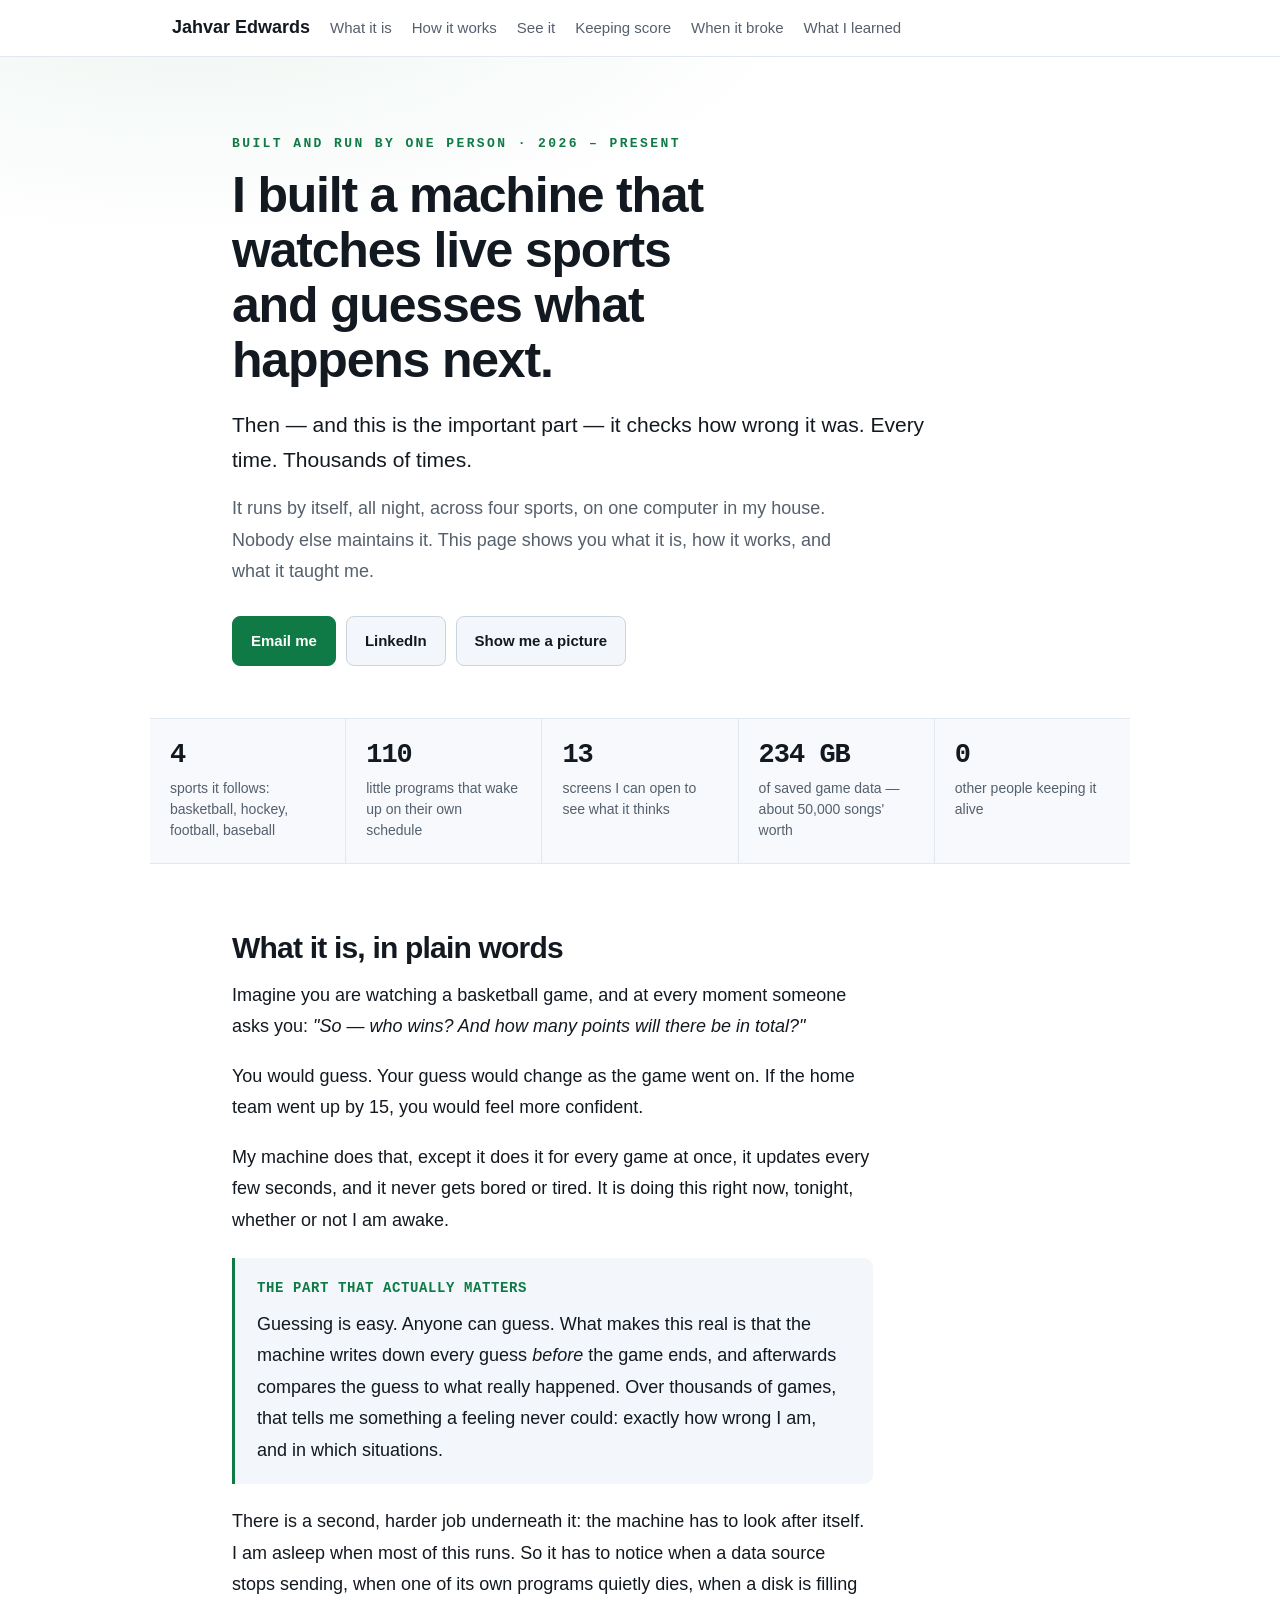
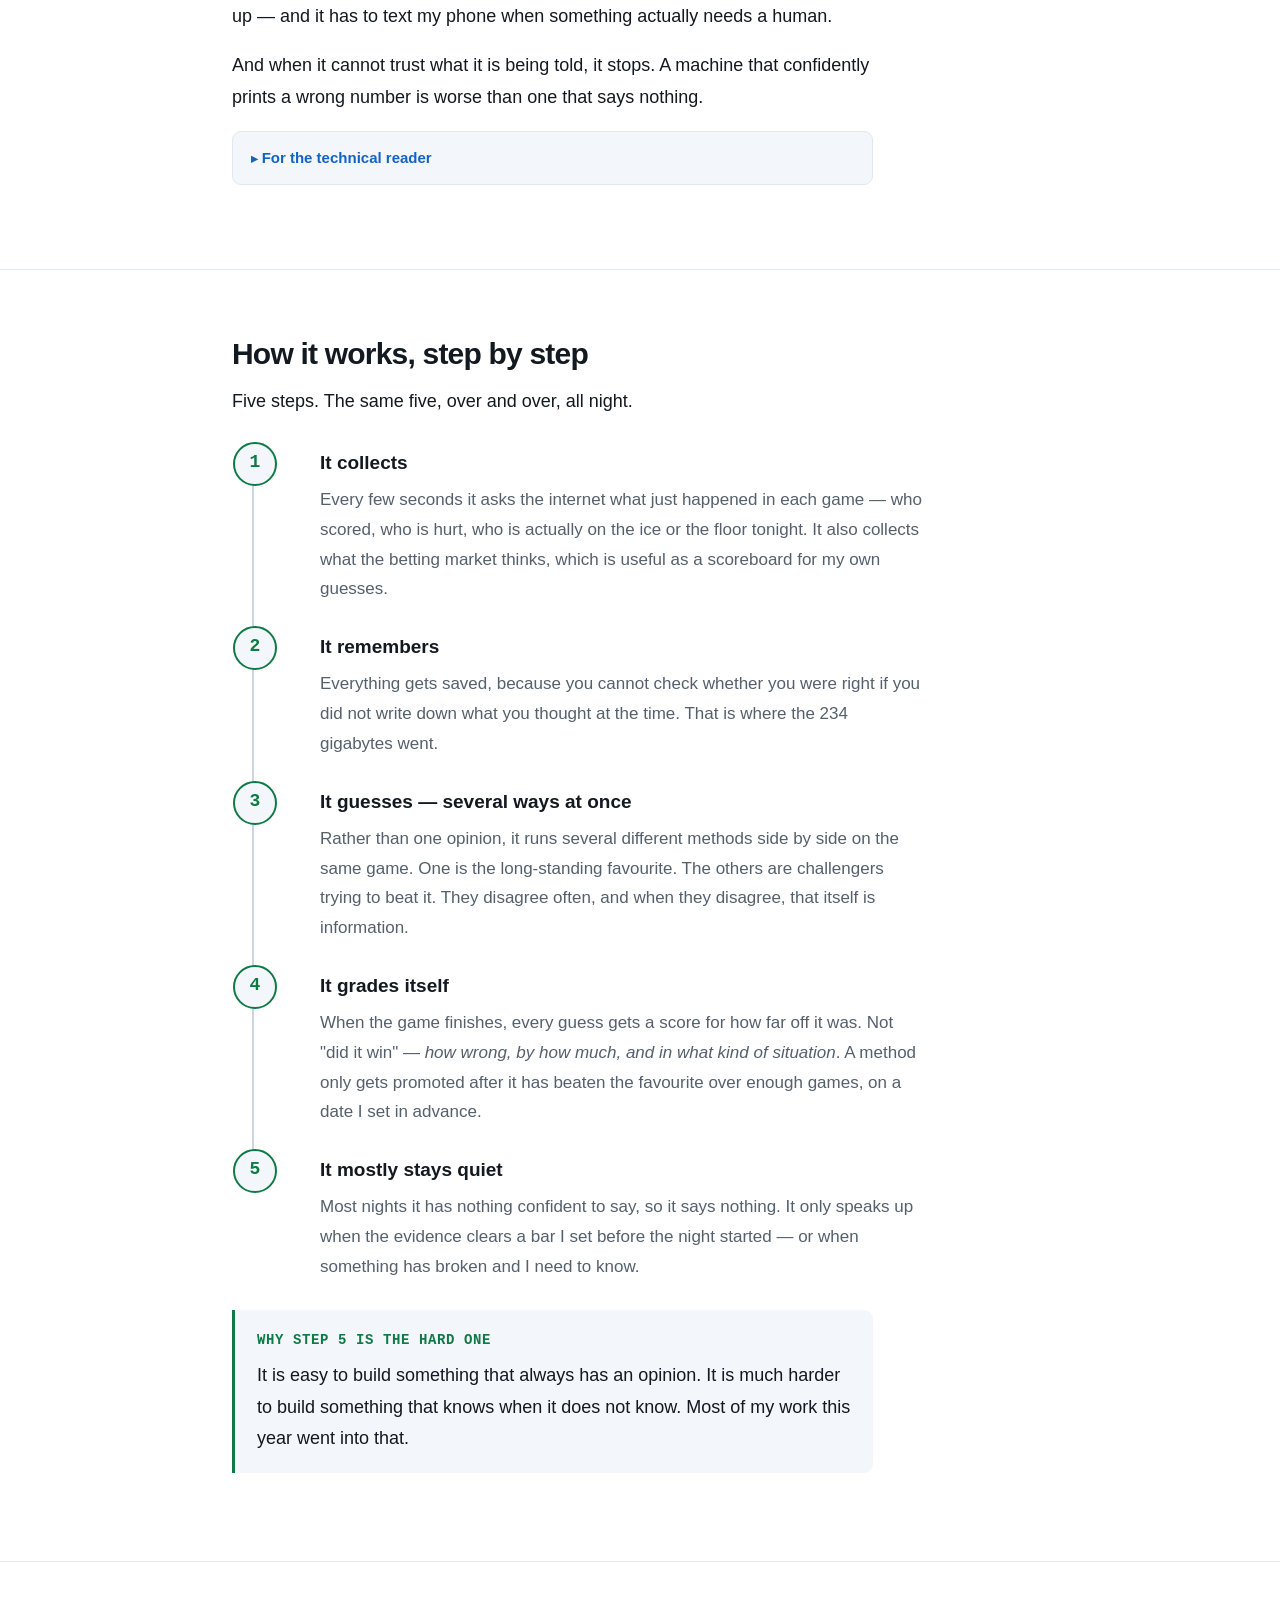
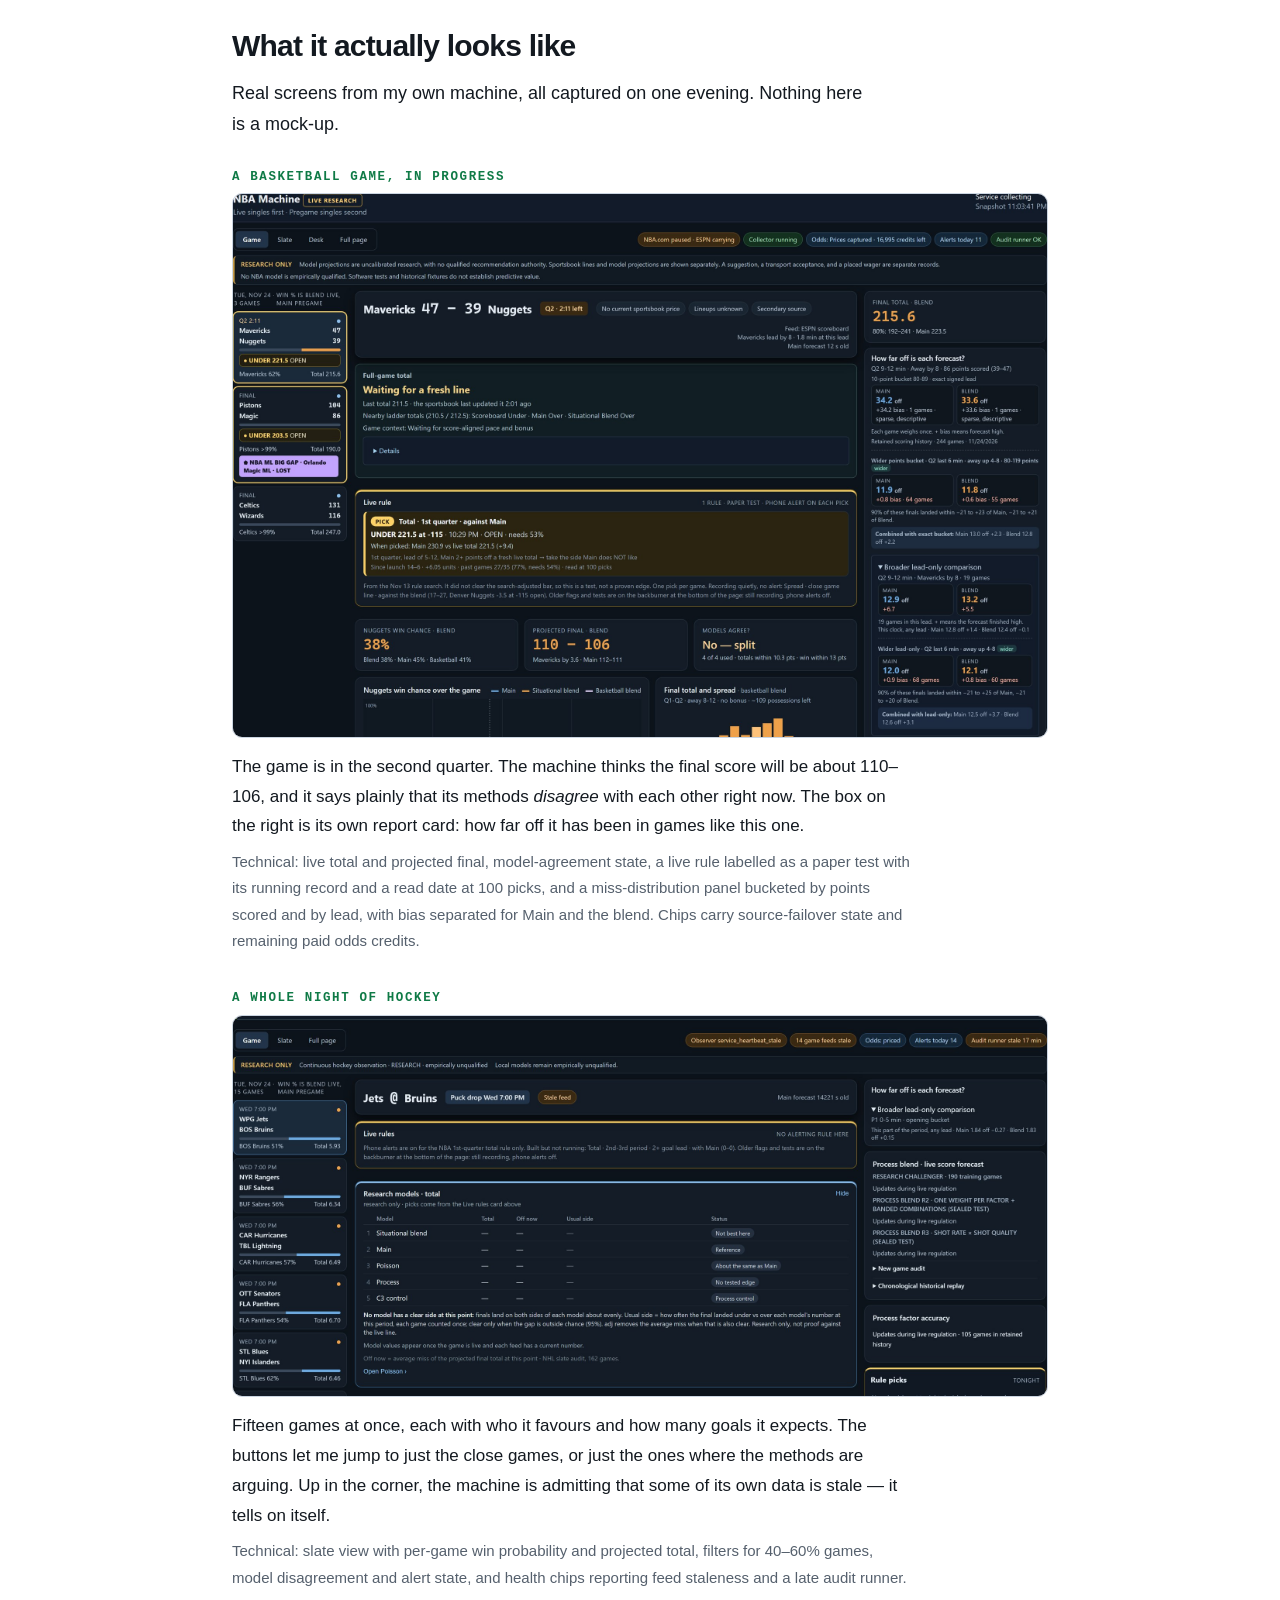
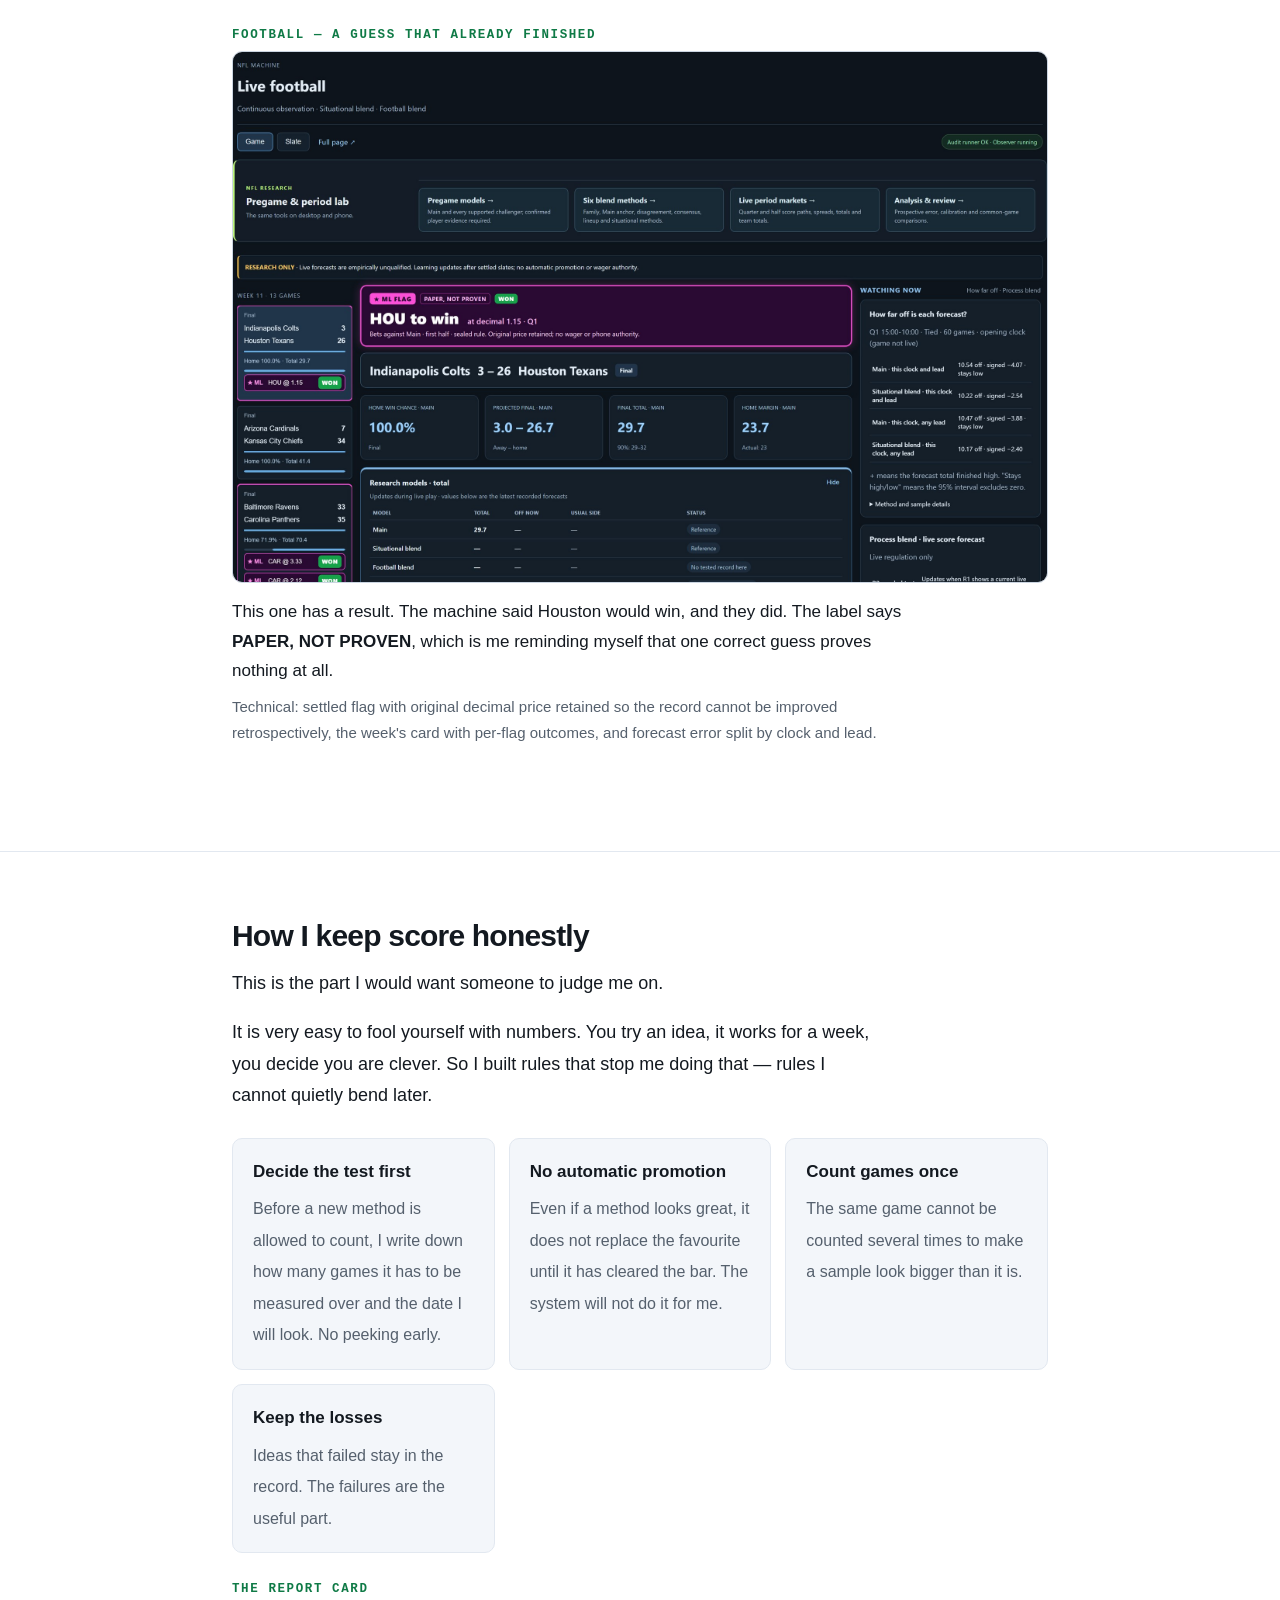
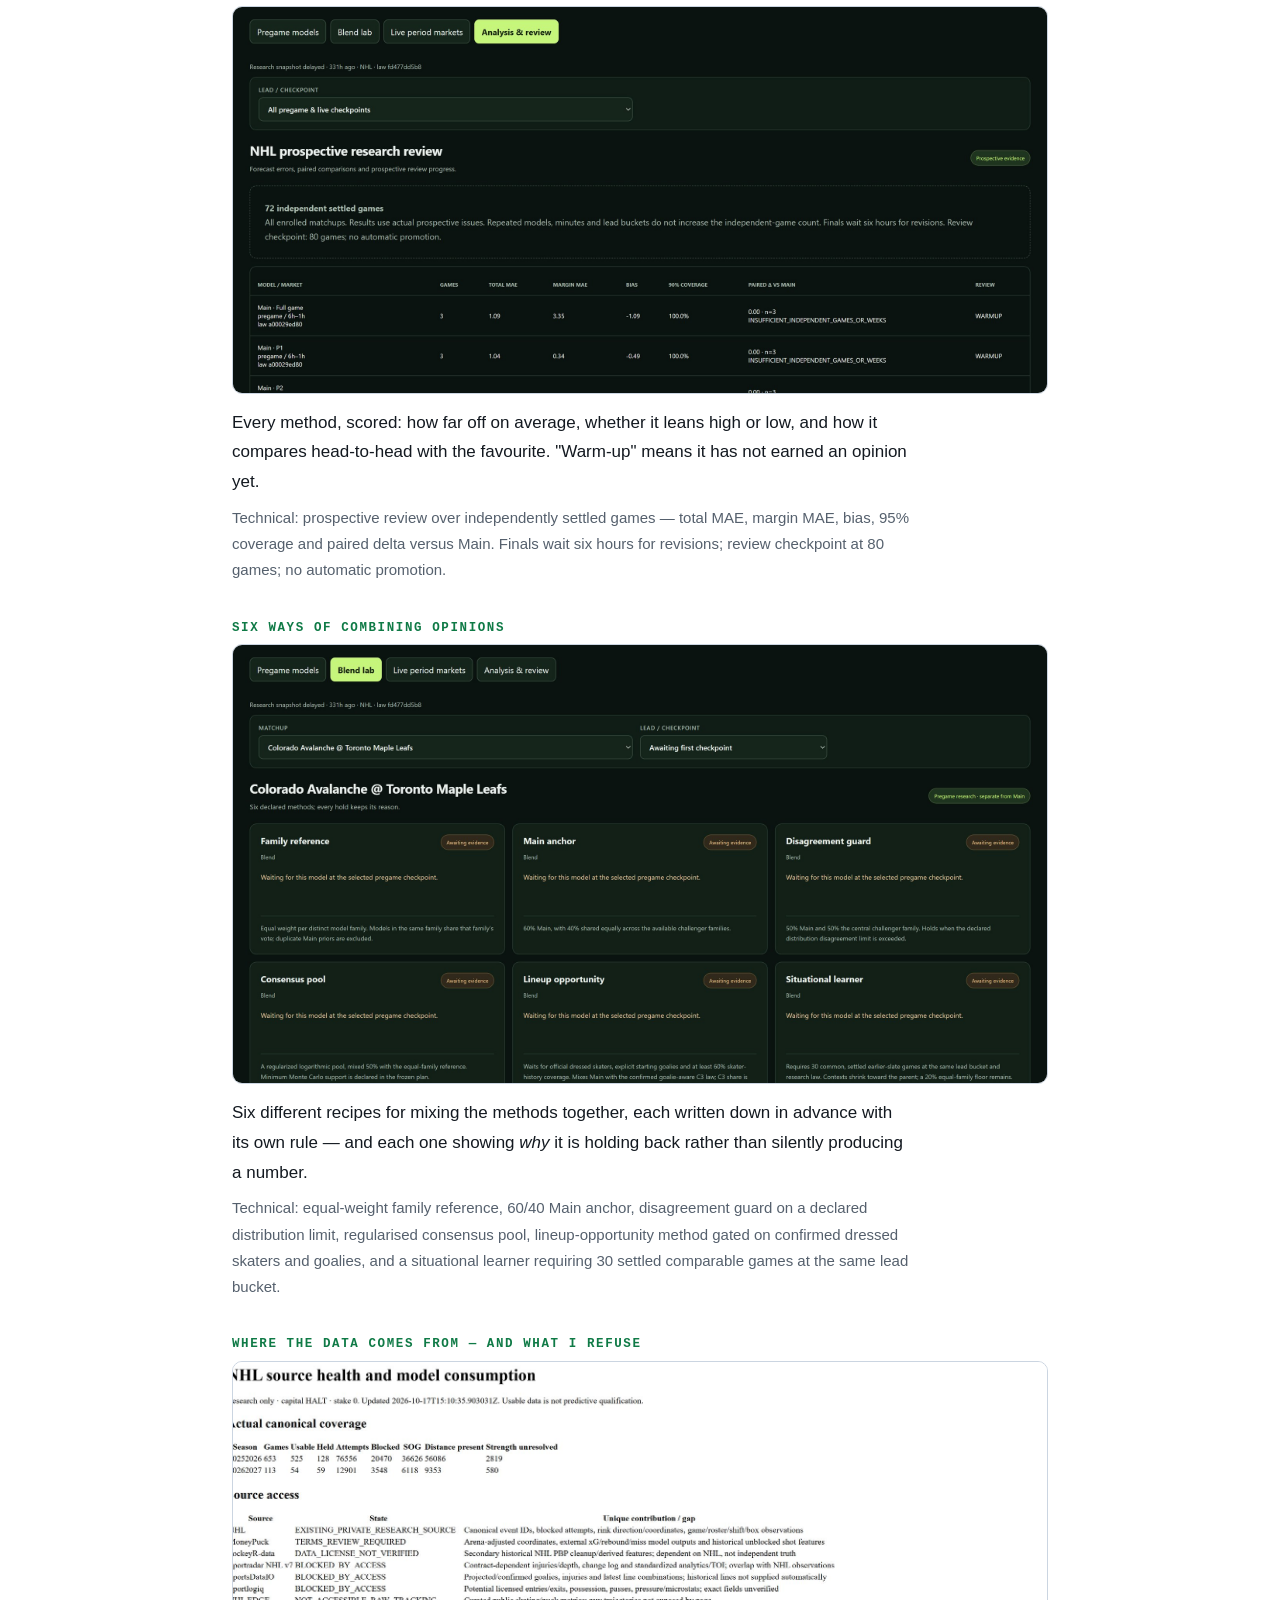
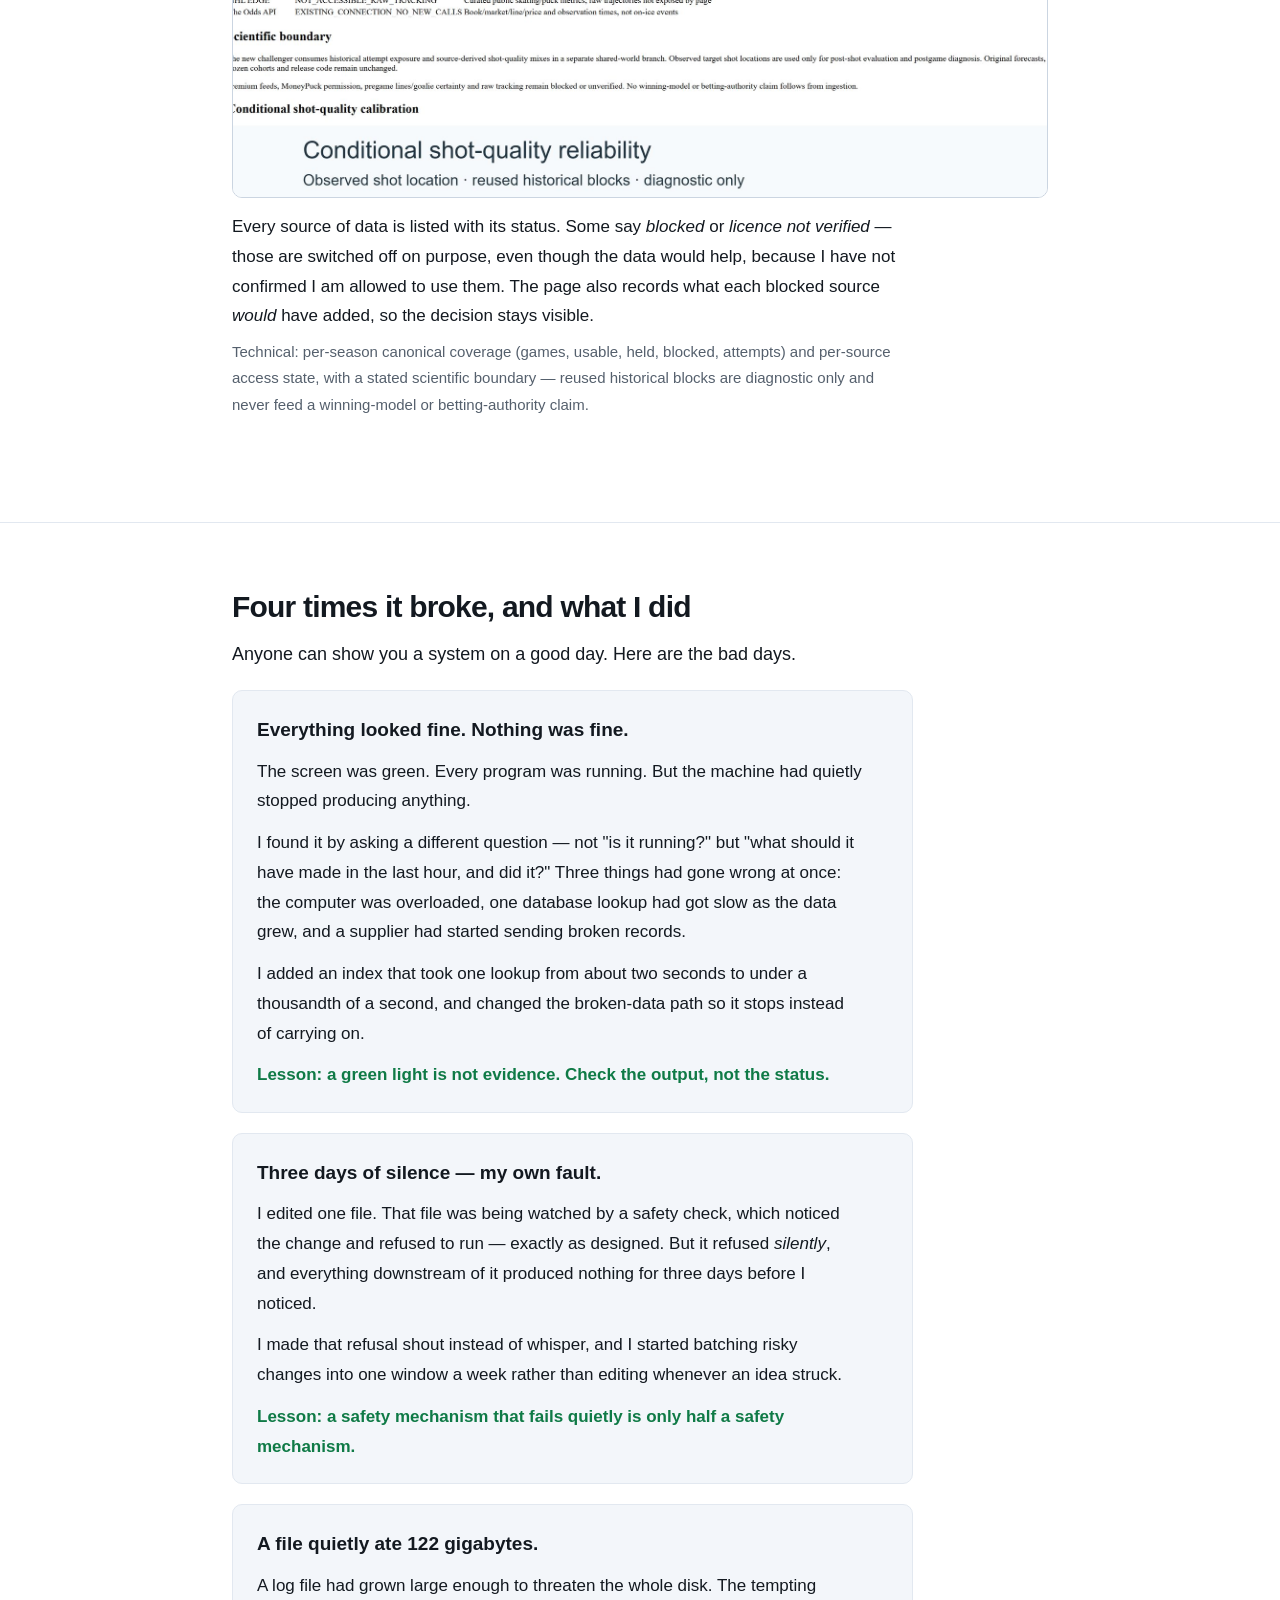
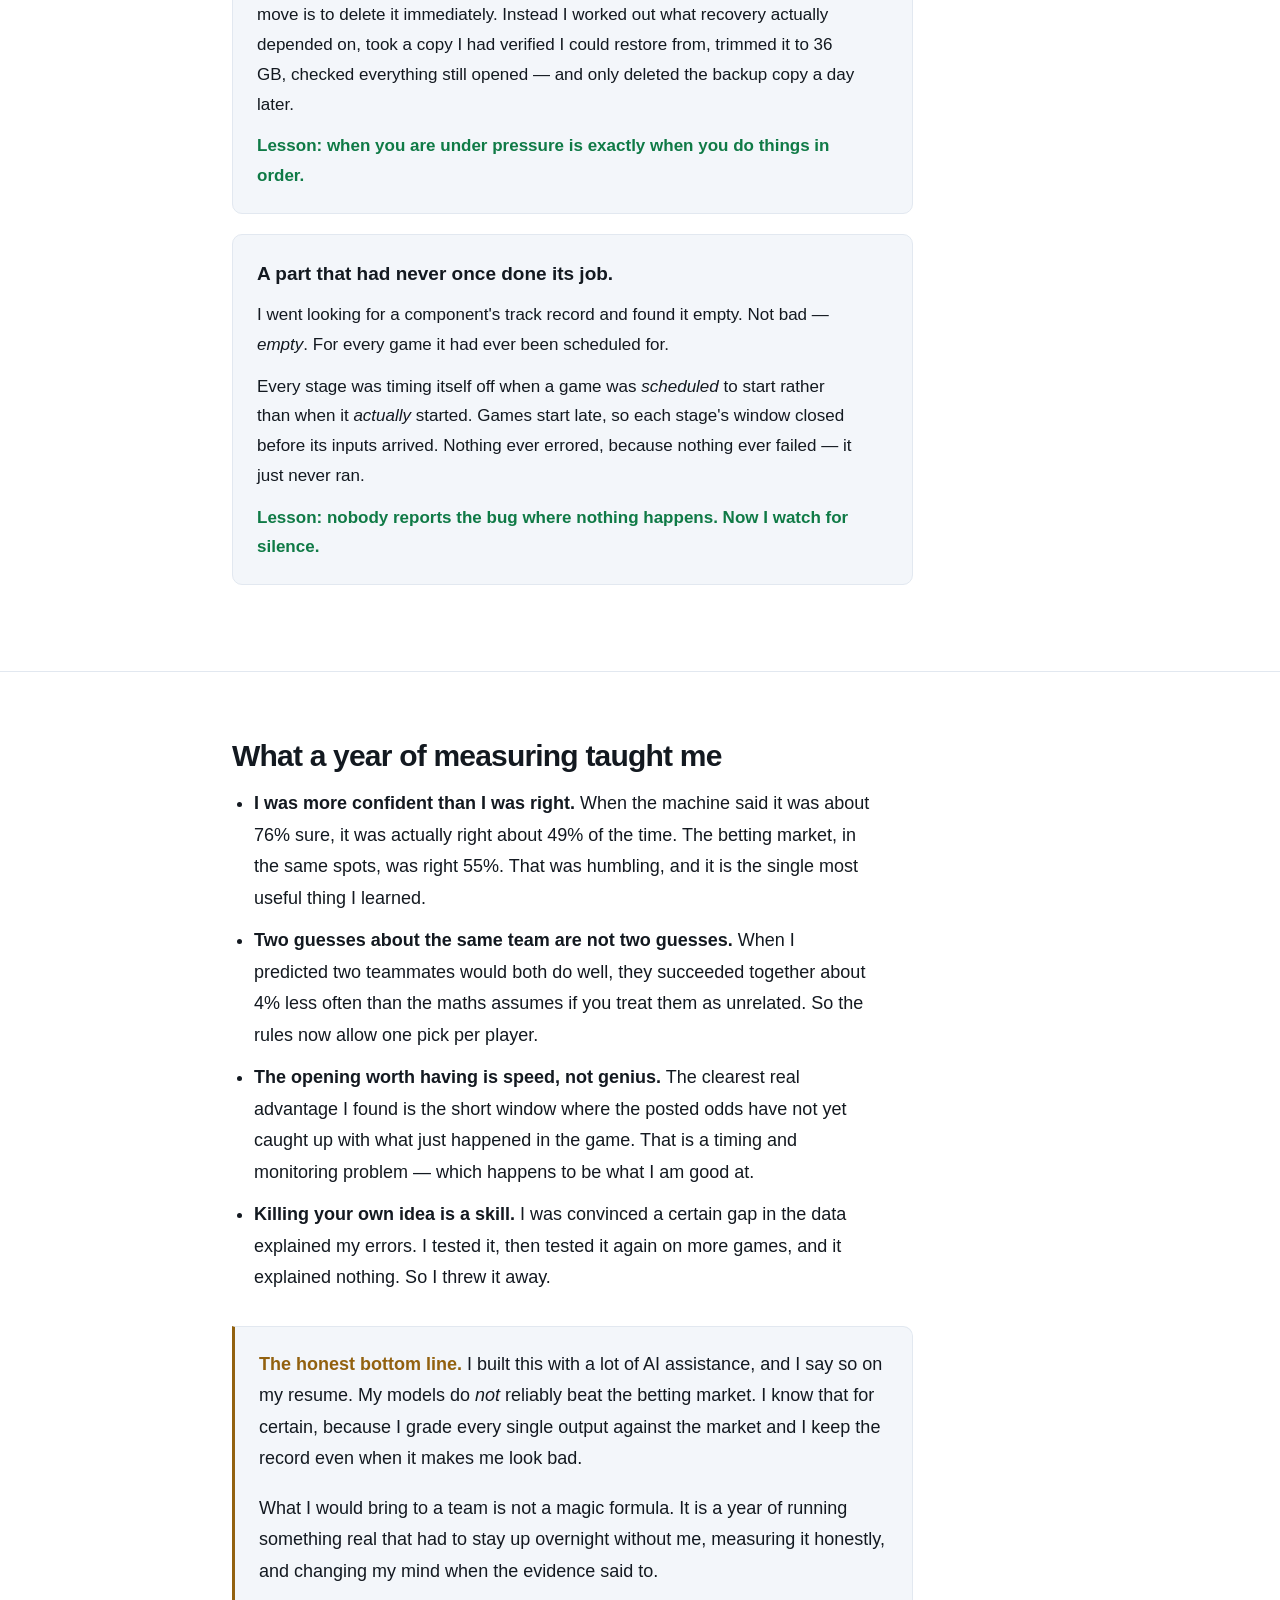
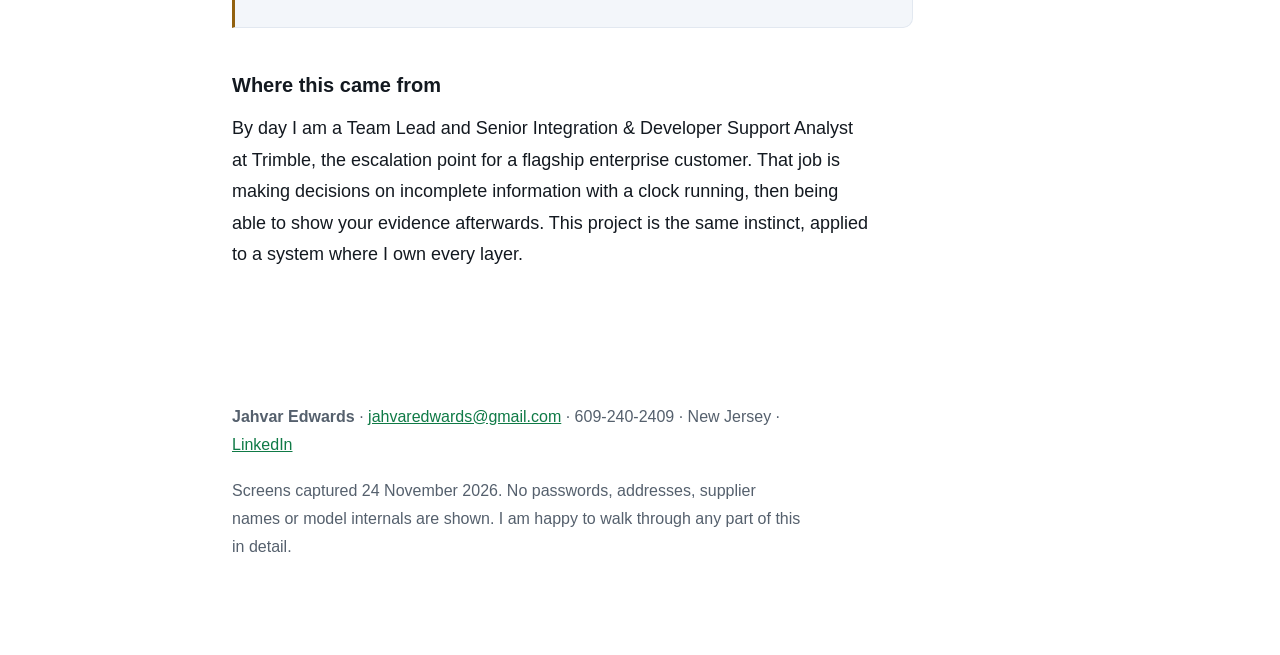
==== commit acfb5cb3: "Rewrite for plain reading: step-by-step explanation, incident stories, technical detail moved into e" ====
--- a/index.html
+++ b/index.html
@@ -3,105 +3,117 @@
 <head>
 <meta charset="utf-8">
 <meta name="viewport" content="width=device-width, initial-scale=1">
-<title>Jahvar Edwards — Live Sports Projection Platform</title>
-<meta name="description" content="A live multi-sport projection and pricing platform across the NBA, NHL, NFL and MLB: architecture, how models are graded, data sources, and what the measurement showed.">
+<title>Jahvar Edwards — I built a machine that watches live sports</title>
+<meta name="description" content="A system I built and run on my own: it watches live NBA, NHL, NFL and MLB games, predicts what happens next, and grades itself against the betting market every single time.">
 <meta name="robots" content="noindex">
 <style>
 :root{
-  --bg:#0b0e13; --bg2:#11161e; --panel:#151b24; --line:#242c38; --line2:#323c4a;
-  --ink:#e8eef6; --dim:#97a3b4; --accent:#6ee7a0; --accent2:#5ab0ff; --warn:#f0b86c;
-  --mono:ui-monospace,SFMono-Regular,"SF Mono",Menlo,Consolas,monospace;
+  --bg:#0b0e13; --bg2:#101620; --panel:#151c27; --line:#232c3a; --line2:#334155;
+  --ink:#eaf1f8; --dim:#9fadbd; --accent:#6ee7a0; --accent2:#61b3ff; --warn:#f5b96b;
+  --mono:ui-monospace,SFMono-Regular,Menlo,Consolas,monospace;
 }
 *{box-sizing:border-box}
 html{scroll-behavior:smooth}
 body{margin:0;background:var(--bg);color:var(--ink);
-  font:16px/1.65 -apple-system,BlinkMacSystemFont,"Segoe UI",Roboto,Helvetica,Arial,sans-serif;
+  font:18px/1.75 -apple-system,BlinkMacSystemFont,"Segoe UI",Roboto,Helvetica,Arial,sans-serif;
   -webkit-font-smoothing:antialiased}
 a{color:var(--accent)}
-.wrap{max-width:1040px;margin:0 auto;padding:0 22px}
-
-/* nav */
-nav{position:sticky;top:0;z-index:50;background:rgba(11,14,19,.86);backdrop-filter:blur(10px);
+.wrap{max-width:860px;margin:0 auto;padding:0 22px}
+
+nav{position:sticky;top:0;z-index:50;background:rgba(11,14,19,.88);backdrop-filter:blur(10px);
   border-bottom:1px solid var(--line)}
-nav .wrap{display:flex;align-items:center;gap:22px;height:56px;overflow-x:auto}
-nav .me{font-weight:650;white-space:nowrap;letter-spacing:-.2px}
-nav a{color:var(--dim);text-decoration:none;font-size:14px;white-space:nowrap}
+nav .wrap{display:flex;align-items:center;gap:20px;height:56px;overflow-x:auto;max-width:980px}
+nav .me{font-weight:700;white-space:nowrap}
+nav a{color:var(--dim);text-decoration:none;font-size:15px;white-space:nowrap}
 nav a:hover{color:var(--ink)}
 
-/* hero */
-header{padding:76px 0 46px;border-bottom:1px solid var(--line);
-  background:radial-gradient(900px 340px at 18% -8%, rgba(110,231,160,.09), transparent 70%)}
-.kicker{font:600 12px/1 var(--mono);letter-spacing:2.4px;text-transform:uppercase;color:var(--accent);margin-bottom:16px}
-h1{font-size:clamp(30px,5vw,46px);line-height:1.08;margin:0 0 16px;letter-spacing:-1.1px;max-width:19ch}
-.tagline{font-size:19px;color:var(--dim);max-width:66ch;margin:0 0 26px}
+header{padding:80px 0 52px;
+  background:radial-gradient(900px 360px at 15% -10%, rgba(110,231,160,.10), transparent 70%)}
+.kicker{font:700 13px/1 var(--mono);letter-spacing:2.4px;text-transform:uppercase;color:var(--accent);margin-bottom:18px}
+h1{font-size:clamp(32px,5.4vw,50px);line-height:1.1;margin:0 0 20px;letter-spacing:-1.2px;max-width:17ch}
+.big{font-size:21px;line-height:1.65;color:var(--ink);max-width:62ch;margin:0 0 16px}
+.tagline{font-size:18px;color:var(--dim);max-width:64ch;margin:0 0 28px}
 .actions{display:flex;flex-wrap:wrap;gap:10px}
-.btn{display:inline-block;padding:9px 16px;border-radius:7px;text-decoration:none;font-size:14px;font-weight:550;
+.btn{display:inline-block;padding:11px 18px;border-radius:8px;text-decoration:none;font-size:15px;font-weight:600;
   border:1px solid var(--line2);color:var(--ink);background:var(--panel)}
 .btn.primary{background:var(--accent);color:#06240f;border-color:var(--accent)}
 .btn:hover{border-color:var(--accent)}
 
-/* stats */
-.stats{display:grid;grid-template-columns:repeat(auto-fit,minmax(150px,1fr));gap:1px;background:var(--line);
-  border-block:1px solid var(--line)}
-.stat{background:var(--bg2);padding:20px 18px}
-.stat b{display:block;font:700 25px/1.1 var(--mono);letter-spacing:-1px;color:var(--ink)}
-.stat span{display:block;font-size:12.5px;color:var(--dim);margin-top:6px;line-height:1.45}
-
-section{padding:62px 0;border-bottom:1px solid var(--line)}
+.stats{display:grid;grid-template-columns:repeat(auto-fit,minmax(168px,1fr));gap:1px;background:var(--line);
+  border-block:1px solid var(--line);max-width:980px;margin:0 auto}
+.stat{background:var(--bg2);padding:22px 20px}
+.stat b{display:block;font:800 27px/1.1 var(--mono);letter-spacing:-1px}
+.stat span{display:block;font-size:14px;color:var(--dim);margin-top:7px;line-height:1.5}
+
+section{padding:66px 0;border-bottom:1px solid var(--line)}
 section:last-of-type{border-bottom:0}
-h2{font-size:26px;margin:0 0 8px;letter-spacing:-.6px}
-.sectsub{color:var(--dim);margin:0 0 30px;max-width:70ch}
-h3{font-size:17px;margin:34px 0 8px}
-p{margin:0 0 15px;max-width:76ch}
-ul{margin:0 0 15px;padding-left:19px;max-width:76ch}
-li{margin-bottom:8px}
-
-/* cards */
-.cards{display:grid;grid-template-columns:repeat(auto-fit,minmax(248px,1fr));gap:13px;margin:22px 0}
-.card{background:var(--panel);border:1px solid var(--line);border-radius:9px;padding:17px 18px}
-.card b{display:block;font:600 11.5px/1 var(--mono);letter-spacing:1.4px;text-transform:uppercase;
-  color:var(--accent2);margin-bottom:9px}
-.card p{font-size:14.5px;color:var(--dim);margin:0}
-
-/* figures */
-figure{margin:26px 0 34px}
-figure img{width:100%;border:1px solid var(--line2);border-radius:9px;display:block;background:var(--bg2)}
-figcaption{font-size:14.5px;color:var(--dim);margin-top:11px;max-width:84ch}
-figcaption strong{color:var(--ink);font-weight:600}
-.shotlabel{font:600 11.5px/1 var(--mono);letter-spacing:1.4px;text-transform:uppercase;color:var(--accent);
-  margin-bottom:9px;display:block}
-.two{display:grid;grid-template-columns:1fr 1fr;gap:24px}
-.two figure{margin:0}
-@media(max-width:760px){.two{grid-template-columns:1fr}}
-
-/* timeline */
-.tl{border-left:2px solid var(--line2);margin:24px 0 0;padding-left:22px}
-.tl .ev{margin-bottom:22px;position:relative}
-.tl .ev::before{content:"";position:absolute;left:-28px;top:7px;width:9px;height:9px;border-radius:50%;
-  background:var(--accent);box-shadow:0 0 0 3px var(--bg)}
-.tl .when{font:600 12px/1 var(--mono);letter-spacing:1.2px;text-transform:uppercase;color:var(--accent2)}
-.tl .what{margin-top:5px}
-.tl .what b{color:var(--ink)}
-
-table{width:100%;border-collapse:collapse;margin:18px 0;font-size:14.5px}
-th,td{text-align:left;padding:9px 12px;border-bottom:1px solid var(--line)}
-th{font:600 11.5px/1 var(--mono);letter-spacing:1.2px;text-transform:uppercase;color:var(--dim)}
-td code{font:13px var(--mono);color:var(--accent2)}
+h2{font-size:30px;margin:0 0 14px;letter-spacing:-.8px;line-height:1.2}
+h3{font-size:20px;margin:40px 0 10px}
+p{margin:0 0 18px;max-width:64ch}
+ul{margin:0 0 18px;padding-left:22px;max-width:64ch}
+li{margin-bottom:11px}
+
+/* plain-language callout */
+.plain{border-left:3px solid var(--accent);background:var(--panel);border-radius:0 9px 9px 0;
+  padding:18px 22px;margin:22px 0;max-width:64ch}
+.plain b{color:var(--accent);display:block;font-size:14px;letter-spacing:.6px;text-transform:uppercase;
+  font-family:var(--mono);margin-bottom:8px}
+.plain p{margin:0;font-size:18px}
+
+/* steps */
+.steps{counter-reset:s;margin:28px 0}
+.step{counter-increment:s;position:relative;padding:0 0 26px 66px;border-left:2px solid var(--line2);
+  margin-left:20px}
+.step:last-child{border-left-color:transparent;padding-bottom:0}
+.step::before{content:counter(s);position:absolute;left:-21px;top:-4px;width:40px;height:40px;border-radius:50%;
+  background:var(--panel);border:2px solid var(--accent);color:var(--accent);
+  font:700 18px/36px var(--mono);text-align:center}
+.step h4{margin:0 0 6px;font-size:19px}
+.step p{margin:0;color:var(--dim);font-size:17px}
+
+details{background:var(--panel);border:1px solid var(--line);border-radius:9px;padding:0;margin:18px 0;max-width:64ch}
+summary{cursor:pointer;padding:13px 18px;font-size:15px;color:var(--accent2);font-weight:600;list-style:none}
+summary::-webkit-details-marker{display:none}
+summary::before{content:"▸ ";font-size:13px}
+details[open] summary::before{content:"▾ "}
+details .inner{padding:0 18px 16px;font-size:16px;color:var(--dim);line-height:1.7}
+details .inner p{max-width:none;margin:0 0 12px}
+details .inner p:last-child{margin:0}
+
+figure{margin:30px 0 38px}
+figure img{width:100%;border:1px solid var(--line2);border-radius:10px;display:block;background:var(--bg2)}
+figcaption{font-size:17px;color:var(--ink);margin-top:14px;max-width:72ch}
+figcaption .tech{display:block;font-size:15px;color:var(--dim);margin-top:8px}
+.shotlabel{font:700 12.5px/1 var(--mono);letter-spacing:1.6px;text-transform:uppercase;color:var(--accent);
+  margin-bottom:10px;display:block}
+
+.cards{display:grid;grid-template-columns:repeat(auto-fit,minmax(230px,1fr));gap:14px;margin:26px 0}
+.card{background:var(--panel);border:1px solid var(--line);border-radius:10px;padding:18px 20px}
+.card b{display:block;font-size:17px;margin-bottom:7px}
+.card span{font-size:16px;color:var(--dim);line-height:1.6}
+
+.story{background:var(--panel);border:1px solid var(--line);border-radius:10px;padding:22px 24px;margin:20px 0;max-width:68ch}
+.story h4{margin:0 0 10px;font-size:19px}
+.story p{margin:0 0 12px;font-size:17px}
+.story p:last-child{margin:0}
+.story .lesson{color:var(--accent);font-weight:600}
 
 .note{background:var(--panel);border:1px solid var(--line);border-left:3px solid var(--warn);
-  border-radius:8px;padding:20px 22px;margin:30px 0}
+  border-radius:0 10px 10px 0;padding:22px 24px;margin:32px 0;max-width:68ch}
 .note b{color:var(--warn)}
-.note p:last-child{margin-bottom:0}
-
-footer{padding:44px 0 70px;color:var(--dim);font-size:14.5px}
-footer a{color:var(--accent)}
+
+footer{padding:48px 0 76px;color:var(--dim);font-size:16px}
 
 @media (prefers-color-scheme: light){
-  :root{--bg:#fff;--bg2:#f7f9fb;--panel:#f4f7fa;--line:#e1e7ee;--line2:#cdd6e0;
-        --ink:#161b22;--dim:#5a6672;--accent:#12814a;--accent2:#1667c8;--warn:#9a6212}
-  nav{background:rgba(255,255,255,.9)}
+  :root{--bg:#fff;--bg2:#f7f9fc;--panel:#f3f6fa;--line:#e2e8f0;--line2:#cbd5e1;
+        --ink:#131920;--dim:#55606d;--accent:#0f7a46;--accent2:#1263c4;--warn:#92610f}
+  nav{background:rgba(255,255,255,.92)}
   .btn.primary{color:#fff}
-  header{background:radial-gradient(900px 340px at 18% -8%, rgba(18,129,74,.07), transparent 70%)}
+  header{background:radial-gradient(900px 360px at 15% -10%, rgba(15,122,70,.07), transparent 70%)}
+}
+@media(max-width:620px){
+  body{font-size:17px}
+  .step{padding-left:58px}
 }
 </style>
 </head>
@@ -109,330 +121,300 @@
 
 <nav><div class="wrap">
   <span class="me">Jahvar Edwards</span>
-  <a href="#overview">Overview</a>
-  <a href="#architecture">Architecture</a>
-  <a href="#dashboards">Dashboards</a>
-  <a href="#method">Method</a>
-  <a href="#sources">Data sources</a>
-  <a href="#build">How it was built</a>
-  <a href="#results">What it showed</a>
+  <a href="#what">What it is</a>
+  <a href="#how">How it works</a>
+  <a href="#see">See it</a>
+  <a href="#grade">Keeping score</a>
+  <a href="#broke">When it broke</a>
+  <a href="#learned">What I learned</a>
 </div></nav>
 
 <header><div class="wrap">
-  <div class="kicker">Independent project · 2026 – present</div>
-  <h1>A live projection and pricing platform for four sports</h1>
-  <p class="tagline">Designed, built and operated solo. It ingests live play-by-play, injury and odds data
-  for the NBA, NHL, NFL and MLB, runs competing models against it, grades every one of them against the
-  market, and tells me when it has broken. This page exists so the claims on my resume can be checked
-  rather than taken on trust.</p>
+  <div class="kicker">Built and run by one person · 2026 – present</div>
+  <h1>I built a machine that watches live sports and guesses what happens next.</h1>
+  <p class="big">Then — and this is the important part — it checks how wrong it was. Every time.
+  Thousands of times.</p>
+  <p class="tagline">It runs by itself, all night, across four sports, on one computer in my house.
+  Nobody else maintains it. This page shows you what it is, how it works, and what it taught me.</p>
   <div class="actions">
-    <a class="btn primary" href="mailto:jahvaredwards@gmail.com">jahvaredwards@gmail.com</a>
+    <a class="btn primary" href="mailto:jahvaredwards@gmail.com">Email me</a>
     <a class="btn" href="https://www.linkedin.com/in/jahvar-edwards/">LinkedIn</a>
-    <a class="btn" href="#dashboards">See it running</a>
+    <a class="btn" href="#see">Show me a picture</a>
   </div>
 </div></header>
 
-<div class="stats wrap" style="max-width:1040px">
-  <div class="stat"><b>4</b><span>leagues live: NBA, NHL, NFL, MLB</span></div>
-  <div class="stat"><b>110</b><span>scheduled jobs running on a single host</span></div>
-  <div class="stat"><b>13</b><span>local dashboards, live and pre-game</span></div>
-  <div class="stat"><b>234 GB</b><span>of SQLite across 127 databases</span></div>
-  <div class="stat"><b>~2,500</b><span>Python files across the four machines</span></div>
+<div class="stats">
+  <div class="stat"><b>4</b><span>sports it follows: basketball, hockey, football, baseball</span></div>
+  <div class="stat"><b>110</b><span>little programs that wake up on their own schedule</span></div>
+  <div class="stat"><b>13</b><span>screens I can open to see what it thinks</span></div>
+  <div class="stat"><b>234 GB</b><span>of saved game data — about 50,000 songs' worth</span></div>
+  <div class="stat"><b>0</b><span>other people keeping it alive</span></div>
 </div>
 
-<section id="overview"><div class="wrap">
-  <h2>What it actually is</h2>
-  <p class="sectsub">Not a notebook and not a backtest. A system that has to be awake when the games are.</p>
-
-  <p>Every night the platform wakes up on its own schedule, pulls the state of every game in progress,
-  updates projections for teams and players, compares those projections against what the market is
-  pricing, and decides whether anything is worth saying. Most of the time the answer is no, and that is
-  the part I am proudest of — it is built to stay quiet unless the evidence clears a bar I set in
-  advance.</p>
-
-  <p>It also has to look after itself. I am the only person on call, usually asleep, so the system has to
-  know when a feed has gone stale, when a job has stopped producing, when a database is growing faster
-  than it should, and when a vendor has started sending data it cannot trust. When it cannot trust
-  something, it stops rather than publishing a number I might act on.</p>
+<section id="what"><div class="wrap">
+  <h2>What it is, in plain words</h2>
+
+  <p>Imagine you are watching a basketball game, and at every moment someone asks you:
+  <em>"So — who wins? And how many points will there be in total?"</em></p>
+
+  <p>You would guess. Your guess would change as the game went on. If the home team went up by 15,
+  you would feel more confident.</p>
+
+  <p>My machine does that, except it does it for every game at once, it updates every few seconds,
+  and it never gets bored or tired. It is doing this right now, tonight, whether or not I am awake.</p>
+
+  <div class="plain">
+    <b>The part that actually matters</b>
+    <p>Guessing is easy. Anyone can guess. What makes this real is that the machine writes down every
+    guess <em>before</em> the game ends, and afterwards compares the guess to what really happened.
+    Over thousands of games, that tells me something a feeling never could: exactly how wrong I am,
+    and in which situations.</p>
+  </div>
+
+  <p>There is a second, harder job underneath it: the machine has to look after itself. I am asleep
+  when most of this runs. So it has to notice when a data source stops sending, when one of its own
+  programs quietly dies, when a disk is filling up — and it has to text my phone when something
+  actually needs a human.</p>
+
+  <p>And when it cannot trust what it is being told, it stops. A machine that confidently prints a
+  wrong number is worse than one that says nothing.</p>
+
+  <details><summary>For the technical reader</summary>
+    <div class="inner">
+      <p>Four independent machines (NBA, NHL, NFL, MLB) on one Windows host. 110 scheduled jobs plus
+      long-running collector and scoring services. Ingest covers play-by-play, box scores, injuries,
+      rosters and confirmed lineups, plus paid and free odds — paid pulls metered against a per-day
+      credit budget with a usage ledger. Storage is SQLite with WAL, scheduled checkpoints, index
+      tuning and archival: 127 databases, 234 GB.</p>
+      <p>Each sport runs a Main model plus challengers — score-state win probability, Poisson goal
+      models, drive simulation, four-factor and shot-rate × shot-quality structural blends, and
+      period/quarter/half panels. Guards fail closed on malformed vendor data. Operations: health
+      checks per job, resource and storage ceilings, push alerts, written runbooks, staged installs
+      with tested rollback, nightly golden-case replays.</p>
+    </div>
+  </details>
+</div></section>
+
+<section id="how"><div class="wrap">
+  <h2>How it works, step by step</h2>
+  <p>Five steps. The same five, over and over, all night.</p>
+
+  <div class="steps">
+    <div class="step">
+      <h4>It collects</h4>
+      <p>Every few seconds it asks the internet what just happened in each game — who scored, who is
+      hurt, who is actually on the ice or the floor tonight. It also collects what the betting market
+      thinks, which is useful as a scoreboard for my own guesses.</p>
+    </div>
+    <div class="step">
+      <h4>It remembers</h4>
+      <p>Everything gets saved, because you cannot check whether you were right if you did not write
+      down what you thought at the time. That is where the 234 gigabytes went.</p>
+    </div>
+    <div class="step">
+      <h4>It guesses — several ways at once</h4>
+      <p>Rather than one opinion, it runs several different methods side by side on the same game.
+      One is the long-standing favourite. The others are challengers trying to beat it. They disagree
+      often, and when they disagree, that itself is information.</p>
+    </div>
+    <div class="step">
+      <h4>It grades itself</h4>
+      <p>When the game finishes, every guess gets a score for how far off it was. Not "did it win" —
+      <em>how wrong, by how much, and in what kind of situation</em>. A method only gets promoted after
+      it has beaten the favourite over enough games, on a date I set in advance.</p>
+    </div>
+    <div class="step">
+      <h4>It mostly stays quiet</h4>
+      <p>Most nights it has nothing confident to say, so it says nothing. It only speaks up when the
+      evidence clears a bar I set before the night started — or when something has broken and I need
+      to know.</p>
+    </div>
+  </div>
+
+  <div class="plain">
+    <b>Why step 5 is the hard one</b>
+    <p>It is easy to build something that always has an opinion. It is much harder to build something
+    that knows when it does not know. Most of my work this year went into that.</p>
+  </div>
+</div></section>
+
+<section id="see"><div class="wrap">
+  <h2>What it actually looks like</h2>
+  <p>Real screens from my own machine, all captured on one evening. Nothing here is a mock-up.</p>
+
+  <figure>
+    <span class="shotlabel">A basketball game, in progress</span>
+    <img src="img_nba.jpg" alt="Live basketball dashboard with projections and accuracy panel">
+    <figcaption>The game is in the second quarter. The machine thinks the final score will be about
+    110–106, and it says plainly that its methods <em>disagree</em> with each other right now. The box
+    on the right is its own report card: how far off it has been in games like this one.
+    <span class="tech">Technical: live total and projected final, model-agreement state, a live rule
+    labelled as a paper test with its running record and a read date at 100 picks, and a
+    miss-distribution panel bucketed by points scored and by lead, with bias separated for Main and
+    the blend. Chips carry source-failover state and remaining paid odds credits.</span></figcaption>
+  </figure>
+
+  <figure>
+    <span class="shotlabel">A whole night of hockey</span>
+    <img src="img_dash.jpg" alt="NHL dashboard showing fifteen games">
+    <figcaption>Fifteen games at once, each with who it favours and how many goals it expects. The
+    buttons let me jump to just the close games, or just the ones where the methods are arguing. Up in
+    the corner, the machine is admitting that some of its own data is stale — it tells on itself.
+    <span class="tech">Technical: slate view with per-game win probability and projected total,
+    filters for 40–60% games, model disagreement and alert state, and health chips reporting feed
+    staleness and a late audit runner.</span></figcaption>
+  </figure>
+
+  <figure>
+    <span class="shotlabel">Football — a guess that already finished</span>
+    <img src="img_nfl.jpg" alt="NFL dashboard showing a settled flagged pick">
+    <figcaption>This one has a result. The machine said Houston would win, and they did. The label
+    says <strong>PAPER, NOT PROVEN</strong>, which is me reminding myself that one correct guess
+    proves nothing at all.
+    <span class="tech">Technical: settled flag with original decimal price retained so the record
+    cannot be improved retrospectively, the week's card with per-flag outcomes, and forecast error
+    split by clock and lead.</span></figcaption>
+  </figure>
+</div></section>
+
+<section id="grade"><div class="wrap">
+  <h2>How I keep score honestly</h2>
+
+  <p>This is the part I would want someone to judge me on.</p>
+
+  <p>It is very easy to fool yourself with numbers. You try an idea, it works for a week, you decide
+  you are clever. So I built rules that stop me doing that — rules I cannot quietly bend later.</p>
 
   <div class="cards">
-    <div class="card"><b>Ingest</b><p>Play-by-play, box scores, injuries, rosters, confirmed lineups and goalies, plus paid and free odds — each on its own cadence.</p></div>
-    <div class="card"><b>Store</b><p>SQLite with write-ahead logging, scheduled checkpoints, index tuning and archival. 127 databases, 234 GB.</p></div>
-    <div class="card"><b>Model</b><p>A Main model per sport plus challengers: score-state win probability, Poisson goals, drive simulation, structural blends, period and quarter panels.</p></div>
-    <div class="card"><b>Grade</b><p>Brier scores, MAE, bias, 95% coverage and paired deltas against Main — on independently settled games only.</p></div>
-    <div class="card"><b>Gate</b><p>Calibrated probability must beat the price, worst-case stress must clear a floor, one selection per player-game.</p></div>
-    <div class="card"><b>Operate</b><p>Health checks, resource ceilings, phone alerts, written runbooks, staged installs with tested rollback, nightly golden-case replays.</p></div>
-  </div>
-</div></section>
-
-<section id="architecture"><div class="wrap">
-  <h2>Architecture</h2>
-  <p class="sectsub">Five stages, and an operations plane that spans all of them. Redacted deliberately: no
-  hostnames, ports, credentials or vendor terms.</p>
-
-  <svg viewBox="0 0 1000 400" xmlns="http://www.w3.org/2000/svg" style="width:100%;height:auto;margin:10px 0 6px">
-    <defs>
-      <marker id="ar" viewBox="0 0 10 10" refX="9" refY="5" markerWidth="7" markerHeight="7" orient="auto-start-reverse">
-        <path d="M0,0 L10,5 L0,10 z" fill="#5a6672"/></marker>
-      <style>
-        .bx{fill:#151b24;stroke:#323c4a;stroke-width:1.1;rx:6}
-        .bd{fill:#11161e;stroke:#242c38;stroke-width:1.1;rx:8}
-        .op{fill:#13202a;stroke:#2d5566;stroke-width:1.1;rx:6}
-        .t{font:12px -apple-system,Segoe UI,Arial;fill:#e8eef6}
-        .s{font:10.5px -apple-system,Segoe UI,Arial;fill:#97a3b4}
-        .h{font:600 11px ui-monospace,Consolas,monospace;fill:#6ee7a0;letter-spacing:1.2px}
-        .ln{stroke:#5a6672;stroke-width:1.4;marker-end:url(#ar);fill:none}
-        @media (prefers-color-scheme: light){
-          .bx{fill:#f4f7fa;stroke:#cdd6e0}.bd{fill:#f7f9fb;stroke:#e1e7ee}.op{fill:#eef5f9;stroke:#9fc4d6}
-          .t{fill:#161b22}.s{fill:#5a6672}.h{fill:#12814a}.ln{stroke:#8a96a3}
-        }
-      </style>
-    </defs>
-
-    <rect class="bd" x="2" y="22" width="186" height="212"/>
-    <rect class="bd" x="204" y="22" width="196" height="212"/>
-    <rect class="bd" x="416" y="22" width="166" height="212"/>
-    <rect class="bd" x="598" y="22" width="202" height="212"/>
-    <rect class="bd" x="816" y="22" width="182" height="212"/>
-    <text class="h" x="14" y="15">EXTERNAL FEEDS</text>
-    <text class="h" x="216" y="15">INGEST</text>
-    <text class="h" x="428" y="15">STORE</text>
-    <text class="h" x="610" y="15">MODEL</text>
-    <text class="h" x="828" y="15">SERVE</text>
-
-    <rect class="bx" x="14" y="36" width="162" height="34"/><text class="t" x="25" y="57">Play-by-play ×4 leagues</text>
-    <rect class="bx" x="14" y="78" width="162" height="34"/><text class="t" x="25" y="99">Injury / roster / lineups</text>
-    <rect class="bx" x="14" y="120" width="162" height="42"/><text class="t" x="25" y="137">Paid odds API</text><text class="s" x="25" y="152">metered, daily budget</text>
-    <rect class="bx" x="14" y="170" width="162" height="42"/><text class="t" x="25" y="187">Free ladders /</text><text class="t" x="25" y="202">exchange prices</text>
-
-    <rect class="bx" x="216" y="36" width="172" height="42"/><text class="t" x="227" y="53">Scheduled collectors</text><text class="s" x="227" y="68">110 jobs, own cadences</text>
-    <rect class="bx" x="216" y="86" width="172" height="42"/><text class="t" x="227" y="103">Credit-budget ledger</text><text class="s" x="227" y="118">caps spend, logs usage</text>
-    <rect class="bx" x="216" y="136" width="172" height="42"/><text class="t" x="227" y="153">Staleness guards</text><text class="s" x="227" y="168">feed age vs game clock</text>
-    <rect class="bx" x="216" y="186" width="172" height="36"/><text class="t" x="227" y="202">Fail-closed validation</text><text class="s" x="227" y="216">bad input halts the job</text>
-
-    <rect class="bx" x="428" y="36" width="142" height="42"/><text class="t" x="439" y="53">SQLite · 234 GB</text><text class="s" x="439" y="68">127 databases, WAL</text>
-    <rect class="bx" x="428" y="86" width="142" height="42"/><text class="t" x="439" y="103">Checkpoints</text><text class="s" x="439" y="118">scheduled, background</text>
-    <rect class="bx" x="428" y="136" width="142" height="42"/><text class="t" x="439" y="153">Index tuning</text><text class="s" x="439" y="168">2 s lookup → &lt;1 ms</text>
-    <rect class="bx" x="428" y="186" width="142" height="36"/><text class="t" x="439" y="202">Archival / trim</text><text class="s" x="439" y="216">122 GB → 36 GB</text>
-
-    <rect class="bx" x="610" y="36" width="178" height="42"/><text class="t" x="621" y="53">Main model per sport</text><text class="s" x="621" y="68">live, per game state</text>
-    <rect class="bx" x="610" y="86" width="178" height="42"/><text class="t" x="621" y="103">Challengers in shadow</text><text class="s" x="621" y="118">sealed, read-only</text>
-    <rect class="bx" x="610" y="136" width="178" height="42"/><text class="t" x="621" y="153">Calibration + replay</text><text class="s" x="621" y="168">Brier, MAE, bias, coverage</text>
-    <rect class="bx" x="610" y="186" width="178" height="36"/><text class="t" x="621" y="202">Market comparison</text><text class="s" x="621" y="216">model vs book / exchange</text>
-
-    <rect class="bx" x="828" y="36" width="158" height="42"/><text class="t" x="839" y="53">13 dashboards</text><text class="s" x="839" y="68">live, slate, research</text>
-    <rect class="bx" x="828" y="86" width="158" height="34"/><text class="t" x="839" y="107">JSON endpoints</text>
-    <rect class="bx" x="828" y="128" width="158" height="42"/><text class="t" x="839" y="145">Phone alerts</text><text class="s" x="839" y="160">exceptions only</text>
-    <rect class="bx" x="828" y="178" width="158" height="44"/><text class="t" x="839" y="195">Sealed audit logs</text><text class="s" x="839" y="210">frozen daily snapshots</text>
-
-    <path class="ln" d="M180,124 L212,124"/><path class="ln" d="M392,124 L424,124"/>
-    <path class="ln" d="M574,124 L606,124"/><path class="ln" d="M792,124 L824,124"/>
-
-    <rect class="bd" x="2" y="252" width="996" height="136"/>
-    <text class="h" x="14" y="272">OPERATIONS PLANE — SPANS EVERY STAGE</text>
-    <rect class="op" x="14" y="284" width="186" height="32"/><text class="t" x="25" y="304">Health checks per job</text>
-    <rect class="op" x="212" y="284" width="186" height="32"/><text class="t" x="223" y="304">Resource + storage caps</text>
-    <rect class="op" x="410" y="284" width="186" height="32"/><text class="t" x="421" y="304">Alerting on exceptions</text>
-    <rect class="op" x="608" y="284" width="186" height="32"/><text class="t" x="619" y="304">Written runbooks</text>
-    <rect class="op" x="806" y="284" width="180" height="32"/><text class="t" x="817" y="304">Structured logs</text>
-    <rect class="op" x="14" y="326" width="286" height="32"/><text class="t" x="25" y="346">Staged installs with tested rollback</text>
-    <rect class="op" x="312" y="326" width="286" height="32"/><text class="t" x="323" y="346">Nightly golden-case replays</text>
-    <rect class="op" x="610" y="326" width="376" height="32"/><text class="t" x="621" y="346">Change window: model edits batched, never shipped live</text>
-  </svg>
-</div></section>
-
-<section id="dashboards"><div class="wrap">
-  <h2>The dashboards</h2>
-  <p class="sectsub">Thirteen of them. Every screenshot below was taken on one night — 24 November 2026 —
-  and nothing is mocked up.</p>
-
-  <figure>
-    <span class="shotlabel">Basketball · live game</span>
-    <img src="img_nba.jpg" alt="NBA dashboard during a live game: projections, live rule, calibration panel">
-    <figcaption>A game in the second quarter. The centre column carries the live total, the projected final
-    (110–106) and whether the models agree — here they do not, and it says so. The rule that has fired is
-    labelled <strong>paper test</strong> with its running record and a read date at 100 picks, so it cannot
-    quietly be treated as proven. On the right, how far off each forecast has been by points-scored bucket
-    and by lead, with bias shown separately for Main and the blend. The chips along the top carry operational
-    state: which source is carrying after one was paused, and how many paid odds credits remain.</figcaption>
-  </figure>
-
-  <figure>
-    <span class="shotlabel">Hockey · tonight's card</span>
-    <img src="img_dash.jpg" alt="NHL dashboard showing the night's slate and one game's model table">
-    <figcaption>Fifteen games with model win probability and projected total each, one opened to its model
-    table — situational blend, Main, Poisson, process and a control arm, each carrying its own status rather
-    than collapsing into one number. The filters are the ones I actually work from: games inside 40–60%,
-    games where models disagree, games holding an alert. Top right, the platform reporting its own stale
-    feeds and a late audit runner rather than hiding them.</figcaption>
-  </figure>
-
-  <div class="two">
-    <figure>
-      <span class="shotlabel">Football · a settled flag</span>
-      <img src="img_nfl.jpg" alt="NFL dashboard showing a settled paper-test flag">
-      <figcaption>Marked <strong>PAPER, NOT PROVEN</strong>, showing the decimal price and the period it
-      fired in. The original price is retained so the record cannot be improved after the fact.</figcaption>
-    </figure>
-    <figure>
-      <span class="shotlabel">Baseball · research desk</span>
-      <img src="img_mlb.jpg" alt="MLB research desk">
-      <figcaption>The fourth league on the same stack. Built last, which meant it inherited the guard rails
-      the first three taught me to need.</figcaption>
-    </figure>
-  </div>
-
-  <div class="two">
-    <figure>
-      <span class="shotlabel">Basketball · pre-game research</span>
-      <img src="img_nbapre.jpg" alt="NBA pregame research dashboard">
-      <figcaption>Pre-game projections issued before tip, held separately from live so the two cannot
-      contaminate each other's record.</figcaption>
-    </figure>
-    <figure>
-      <span class="shotlabel">Hockey · period markets</span>
-      <img src="img_periods.jpg" alt="NHL period market panel">
-      <figcaption>Period, quarter and half panels come off the same scoring paths as the full-game model,
-      rather than being fitted separately.</figcaption>
-    </figure>
-  </div>
-</div></section>
-
-<section id="method"><div class="wrap">
-  <h2>How a model earns its place</h2>
-  <p class="sectsub">The part that matters more than the architecture: a model is a claim, and a claim needs
-  a score.</p>
-
-  <figure>
-    <span class="shotlabel">The review desk</span>
-    <img src="img_review.jpg" alt="Prospective research review: MAE, bias, coverage, paired deltas">
-    <figcaption>Each model and market scored prospectively — total MAE, margin MAE, bias, 95% coverage, and a
-    paired delta against Main — over <strong>independently settled games only</strong>. Repeated models,
-    minutes and lead buckets do not inflate the game count. Finals wait six hours for revisions, the review
-    checkpoint is 80 games, and there is <strong>no automatic promotion</strong>: models sit in warm-up until
-    they have earned a verdict.</figcaption>
-  </figure>
-
-  <figure>
-    <span class="shotlabel">The blend lab</span>
-    <img src="img_blends.jpg" alt="Six declared blending methods and the rule each follows">
-    <figcaption>Six methods declared in advance, each with its rule visible and each showing why it is
-    holding: an equal-weight family reference, a 60/40 Main anchor, a disagreement guard that holds when the
-    declared distribution limit is exceeded, a regularised consensus pool, a lineup-opportunity method that
-    waits for officially dressed skaters and confirmed goalies, and a situational learner requiring 30
-    settled comparable games at the same lead bucket.</figcaption>
-  </figure>
-
-  <figure>
-    <span class="shotlabel">Studies, with the counts shown</span>
-    <img src="img_scenario.jpg" alt="Pregame scenario desk with study results and hit rates">
-    <figcaption>A study of low-minutes overs, carried out the way I think studies should be: the screened
-    population stated (11,108 readings screened, 32,958 retained), candidates and graded games counted
-    separately, hit rate reported against break-even rather than in isolation, and variants of the same idea
-    shown side by side including the ones that lost. Desks require agreement from at least two of four
-    companion models before a quote qualifies at all.</figcaption>
-  </figure>
-</div></section>
-
-<section id="sources"><div class="wrap">
-  <h2>Data sources, and what I will not use</h2>
-  <p class="sectsub">Every source is tracked by access state. Several are deliberately switched off.</p>
-
-  <figure>
-    <img src="img_sources.jpg" alt="Source health page listing each data source and its access state">
-    <figcaption>The source-health page. Coverage is stated per season — games, usable, held, blocked,
-    attempts — and each source carries an explicit state: terms under review, licence not verified, blocked
-    by access, or cleared for use. Sources I have not cleared stay blocked even where the data would be
-    useful, and the page records what each one would have contributed. The "scientific boundary" note is the
-    rule I hold myself to: reused historical blocks are for diagnosis only and never feed a winning model or
-    a betting-authority claim.</figcaption>
-  </figure>
-
-  <table>
-    <tr><th>Layer</th><th>What I use</th></tr>
-    <tr><td>Language &amp; data</td><td><code>Python</code> · <code>SQLite</code> (WAL, checkpoints, indexing) · <code>SQL Server</code> in my day job</td></tr>
-    <tr><td>Feeds</td><td>League play-by-play and box scores · injury, roster and confirmed-lineup sources · a paid odds API under a daily credit budget · free price ladders · exchange prices as a fair-value reference</td></tr>
-    <tr><td>Modelling</td><td>Score-state win probability · Poisson goal models · drive simulation · four-factor and shot-rate × shot-quality decompositions · Monte Carlo totals · probability calibration</td></tr>
-    <tr><td>Evaluation</td><td>Brier scores · MAE and bias by game state · 95% coverage · paired comparison against a Main reference · sealed forward tests with pre-registered sample sizes</td></tr>
-    <tr><td>Operations</td><td>Windows Task Scheduler (110 jobs) · health endpoints · push notifications · structured logs and per-run ledgers · staged installs with revert scripts · nightly golden-case replays</td></tr>
-    <tr><td>Assistance</td><td>AI coding assistance throughout, stated openly — the design decisions, the gates and the discipline are mine</td></tr>
-  </table>
-</div></section>
-
-<section id="build"><div class="wrap">
-  <h2>How it got here</h2>
-  <p class="sectsub">Four leagues in roughly fifteen months, each one teaching the next.</p>
-
-  <div class="tl">
-    <div class="ev"><div class="when">Aug 2026 · Baseball first</div>
-      <div class="what">The first machine. Taught me that <b>ingestion is the hard part</b>, not modelling —
-      feeds disagree, arrive late, and change shape without warning.</div></div>
-    <div class="ev"><div class="when">Sep 2026 · Football</div>
-      <div class="what">Drive simulation, and the first real bug class: a sampler that lost touchdowns across
-      wide field zones and quietly biased every total low. Found by comparing simulated distributions against
-      actual, not by anything crashing.</div></div>
-    <div class="ev"><div class="when">Autumn · Hockey and basketball live</div>
-      <div class="what">Both leagues live in-game, which forced the operations plane into existence: a model
-      that updates every few seconds needs <b>health checks, staleness guards and alerting</b> or you cannot
-      trust anything it says.</div></div>
-    <div class="ev"><div class="when">Through the season · Challengers and sealed tests</div>
-      <div class="what">Competing models per sport, and the rule that a challenger runs read-only against a
-      <b>pre-registered sample and read date</b> before it can influence anything. Added precisely because I
-      caught myself reading hot streaks as findings.</div></div>
-    <div class="ev"><div class="when">Ongoing · Calibration and restraint</div>
-      <div class="what">Grading every output against the market, which produced the uncomfortable findings
-      below and a system that now fires far less often than it used to.</div></div>
-  </div>
-</div></section>
-
-<section id="results"><div class="wrap">
-  <h2>What the measurement actually showed</h2>
-  <p class="sectsub">Including the parts that did not flatter me.</p>
+    <div class="card"><b>Decide the test first</b><span>Before a new method is allowed to count, I write down how many games it has to be measured over and the date I will look. No peeking early.</span></div>
+    <div class="card"><b>No automatic promotion</b><span>Even if a method looks great, it does not replace the favourite until it has cleared the bar. The system will not do it for me.</span></div>
+    <div class="card"><b>Count games once</b><span>The same game cannot be counted several times to make a sample look bigger than it is.</span></div>
+    <div class="card"><b>Keep the losses</b><span>Ideas that failed stay in the record. The failures are the useful part.</span></div>
+  </div>
+
+  <figure>
+    <span class="shotlabel">The report card</span>
+    <img src="img_review.jpg" alt="Prospective review table scoring each model">
+    <figcaption>Every method, scored: how far off on average, whether it leans high or low, and how it
+    compares head-to-head with the favourite. "Warm-up" means it has not earned an opinion yet.
+    <span class="tech">Technical: prospective review over independently settled games — total MAE,
+    margin MAE, bias, 95% coverage and paired delta versus Main. Finals wait six hours for revisions;
+    review checkpoint at 80 games; no automatic promotion.</span></figcaption>
+  </figure>
+
+  <figure>
+    <span class="shotlabel">Six ways of combining opinions</span>
+    <img src="img_blends.jpg" alt="Blend lab showing six declared methods">
+    <figcaption>Six different recipes for mixing the methods together, each written down in advance
+    with its own rule — and each one showing <em>why</em> it is holding back rather than silently
+    producing a number.
+    <span class="tech">Technical: equal-weight family reference, 60/40 Main anchor, disagreement guard
+    on a declared distribution limit, regularised consensus pool, lineup-opportunity method gated on
+    confirmed dressed skaters and goalies, and a situational learner requiring 30 settled comparable
+    games at the same lead bucket.</span></figcaption>
+  </figure>
+
+  <figure>
+    <span class="shotlabel">Where the data comes from — and what I refuse</span>
+    <img src="img_sources.jpg" alt="Source health page showing each data source and its access state">
+    <figcaption>Every source of data is listed with its status. Some say <em>blocked</em> or
+    <em>licence not verified</em> — those are switched off on purpose, even though the data would help,
+    because I have not confirmed I am allowed to use them. The page also records what each blocked
+    source <em>would</em> have added, so the decision stays visible.
+    <span class="tech">Technical: per-season canonical coverage (games, usable, held, blocked,
+    attempts) and per-source access state, with a stated scientific boundary — reused historical
+    blocks are diagnostic only and never feed a winning-model or betting-authority claim.</span></figcaption>
+  </figure>
+</div></section>
+
+<section id="broke"><div class="wrap">
+  <h2>Four times it broke, and what I did</h2>
+  <p>Anyone can show you a system on a good day. Here are the bad days.</p>
+
+  <div class="story">
+    <h4>Everything looked fine. Nothing was fine.</h4>
+    <p>The screen was green. Every program was running. But the machine had quietly stopped producing
+    anything.</p>
+    <p>I found it by asking a different question — not "is it running?" but "what should it have made
+    in the last hour, and did it?" Three things had gone wrong at once: the computer was overloaded,
+    one database lookup had got slow as the data grew, and a supplier had started sending broken
+    records.</p>
+    <p>I added an index that took one lookup from about two seconds to under a thousandth of a second,
+    and changed the broken-data path so it stops instead of carrying on.</p>
+    <p class="lesson">Lesson: a green light is not evidence. Check the output, not the status.</p>
+  </div>
+
+  <div class="story">
+    <h4>Three days of silence — my own fault.</h4>
+    <p>I edited one file. That file was being watched by a safety check, which noticed the change and
+    refused to run — exactly as designed. But it refused <em>silently</em>, and everything downstream
+    of it produced nothing for three days before I noticed.</p>
+    <p>I made that refusal shout instead of whisper, and I started batching risky changes into one
+    window a week rather than editing whenever an idea struck.</p>
+    <p class="lesson">Lesson: a safety mechanism that fails quietly is only half a safety mechanism.</p>
+  </div>
+
+  <div class="story">
+    <h4>A file quietly ate 122 gigabytes.</h4>
+    <p>A log file had grown large enough to threaten the whole disk. The tempting move is to delete it
+    immediately. Instead I worked out what recovery actually depended on, took a copy I had verified I
+    could restore from, trimmed it to 36 GB, checked everything still opened — and only deleted the
+    backup copy a day later.</p>
+    <p class="lesson">Lesson: when you are under pressure is exactly when you do things in order.</p>
+  </div>
+
+  <div class="story">
+    <h4>A part that had never once done its job.</h4>
+    <p>I went looking for a component's track record and found it empty. Not bad — <em>empty</em>. For
+    every game it had ever been scheduled for.</p>
+    <p>Every stage was timing itself off when a game was <em>scheduled</em> to start rather than when
+    it <em>actually</em> started. Games start late, so each stage's window closed before its inputs
+    arrived. Nothing ever errored, because nothing ever failed — it just never ran.</p>
+    <p class="lesson">Lesson: nobody reports the bug where nothing happens. Now I watch for silence.</p>
+  </div>
+</div></section>
+
+<section id="learned"><div class="wrap">
+  <h2>What a year of measuring taught me</h2>
+
   <ul>
-    <li><strong>My confidence was optimistic.</strong> Stated confidence around 76% corresponded to roughly
-    49% realised, where the book sat near 55%, across 178 graded legs.</li>
-    <li><strong>Correlated selections are worth less than they look.</strong> Teammates moving in the same
-    direction won together about 4% less often than an independence assumption predicts — which is why the
-    rules now allow one selection per player-game.</li>
-    <li><strong>The real opportunity is timing, not cleverness.</strong> The clearest measurable edge is
-    line-versus-score lag: the window where a posted number has not yet absorbed what just happened.</li>
-    <li><strong>Ideas get killed.</strong> A hypothesis about missing stat categories was tested, retested on
-    a larger sample, and abandoned when it explained nothing.</li>
-    <li><strong>Silence is a feature.</strong> Most nights the gates produce nothing. A system that fires
-    rarely and with reasons is more useful to me than one that always has an opinion.</li>
+    <li><strong>I was more confident than I was right.</strong> When the machine said it was about 76%
+    sure, it was actually right about 49% of the time. The betting market, in the same spots, was
+    right 55%. That was humbling, and it is the single most useful thing I learned.</li>
+    <li><strong>Two guesses about the same team are not two guesses.</strong> When I predicted two
+    teammates would both do well, they succeeded together about 4% less often than the maths assumes
+    if you treat them as unrelated. So the rules now allow one pick per player.</li>
+    <li><strong>The opening worth having is speed, not genius.</strong> The clearest real advantage I
+    found is the short window where the posted odds have not yet caught up with what just happened in
+    the game. That is a timing and monitoring problem — which happens to be what I am good at.</li>
+    <li><strong>Killing your own idea is a skill.</strong> I was convinced a certain gap in the data
+    explained my errors. I tested it, then tested it again on more games, and it explained nothing. So
+    I threw it away.</li>
   </ul>
 
-  <h3>Incidents I have diagnosed and fixed</h3>
-  <ul>
-    <li><strong>The outage where everything looked healthy.</strong> Output had silently stopped while every
-    process reported fine. Traced through logs, process state and database evidence to three compounding
-    causes: resource contention, a query that had degraded as a table grew, and malformed vendor data. An
-    index took a key lookup from about two seconds to under one millisecond; the bad-input path now fails
-    closed.</li>
-    <li><strong>Three days of silence.</strong> My own edit tripped a build-fingerprint guard; the guard
-    worked exactly as designed, but refusing to run was silent. Found by comparing expected job completions
-    against actual. The fix was to make that state alert, and to batch model-affecting changes into one
-    weekly window.</li>
-    <li><strong>A journal at 122 GB.</strong> Trimmed to 36 GB after establishing what recovery depended on,
-    with a verified copy taken first and removed only a day later.</li>
-    <li><strong>A component that never once ran.</strong> Every stage keyed its timing off scheduled start
-    rather than actual start, so the windows closed before the inputs arrived. No error was ever raised,
-    because nothing failed. Now zero-output conditions are monitored explicitly.</li>
-  </ul>
-
   <div class="note">
-    <p><b>Stated plainly.</b> The platform was built with heavy AI assistance, and the models do not reliably
-    beat closing markets. I know that because every output is graded against the market and the record is
-    kept whether or not it flatters the model. What I would bring to a team is the operational practice and
-    the honest measurement — not a claim of edge.</p>
-  </div>
+    <p><b>The honest bottom line.</b> I built this with a lot of AI assistance, and I say so on my
+    resume. My models do <em>not</em> reliably beat the betting market. I know that for certain,
+    because I grade every single output against the market and I keep the record even when it makes me
+    look bad.</p>
+    <p>What I would bring to a team is not a magic formula. It is a year of running something real
+    that had to stay up overnight without me, measuring it honestly, and changing my mind when the
+    evidence said to.</p>
+  </div>
+
+  <h3>Where this came from</h3>
+  <p>By day I am a Team Lead and Senior Integration &amp; Developer Support Analyst at Trimble, the
+  escalation point for a flagship enterprise customer. That job is making decisions on incomplete
+  information with a clock running, then being able to show your evidence afterwards. This project is
+  the same instinct, applied to a system where I own every layer.</p>
 </div></section>
 
 <footer><div class="wrap">
-  <p>Jahvar Edwards · <a href="mailto:jahvaredwards@gmail.com">jahvaredwards@gmail.com</a> · 609-240-2409 ·
-  New Jersey · <a href="https://www.linkedin.com/in/jahvar-edwards/">LinkedIn</a></p>
-  <p>Screenshots captured 24 November 2026. No credentials, hostnames, ports, vendor terms or model internals
-  are shown. Happy to walk through any of it in detail.</p>
+  <p><strong>Jahvar Edwards</strong> · <a href="mailto:jahvaredwards@gmail.com">jahvaredwards@gmail.com</a>
+  · 609-240-2409 · New Jersey ·
+  <a href="https://www.linkedin.com/in/jahvar-edwards/">LinkedIn</a></p>
+  <p>Screens captured 24 November 2026. No passwords, addresses, supplier names or model internals are
+  shown. I am happy to walk through any part of this in detail.</p>
 </div></footer>
 
 </body>
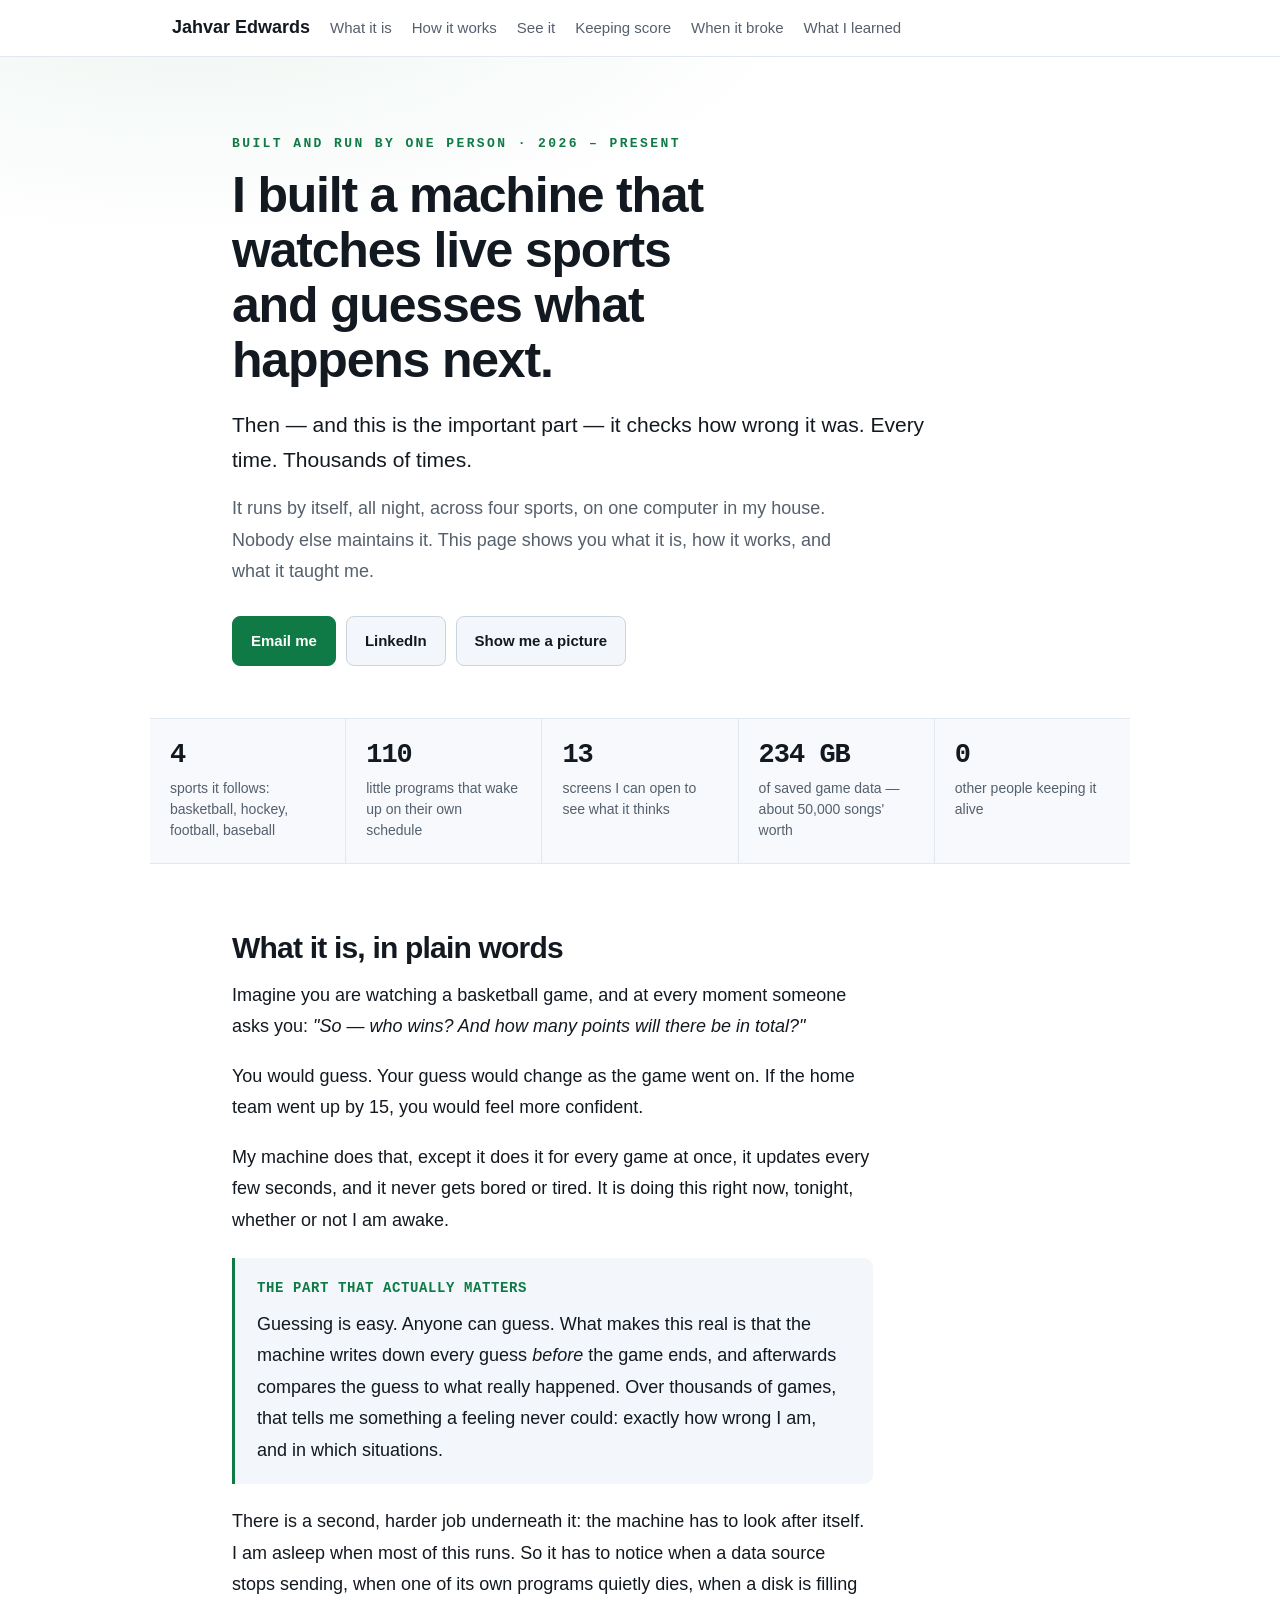
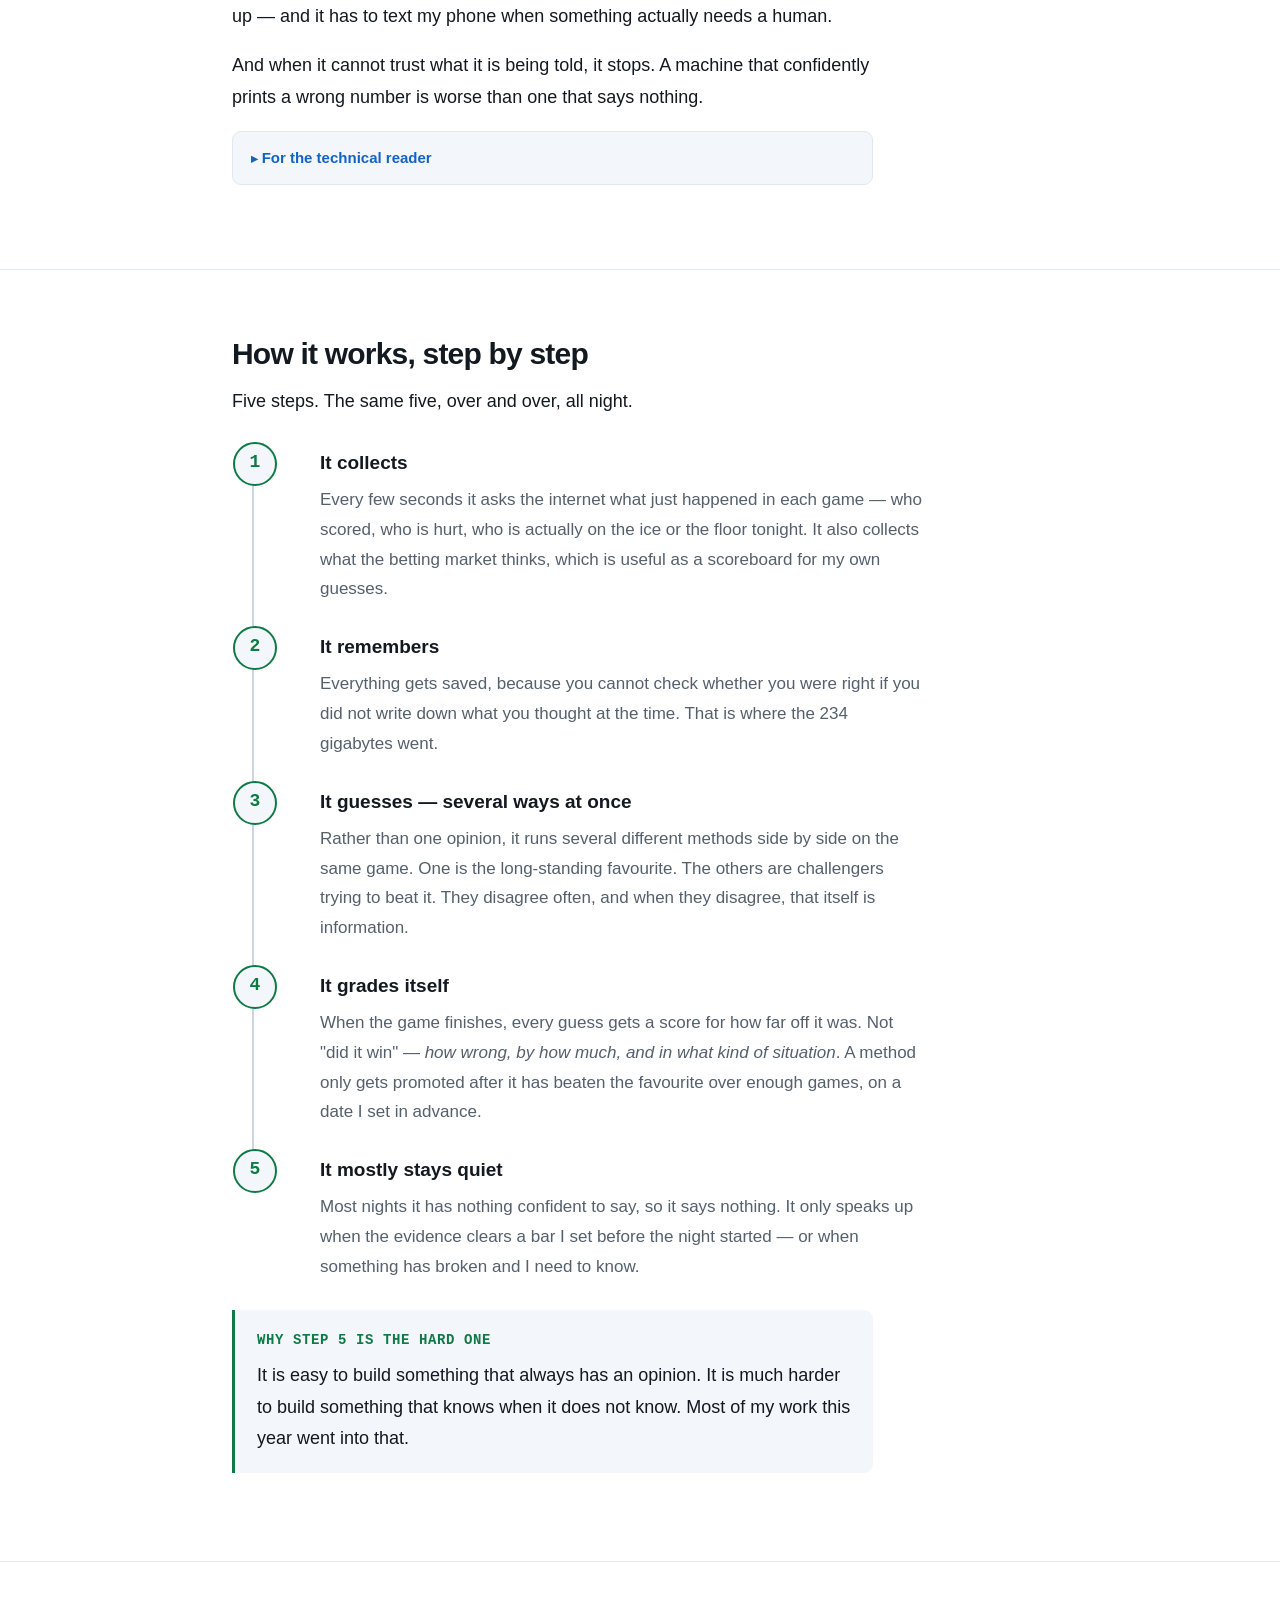
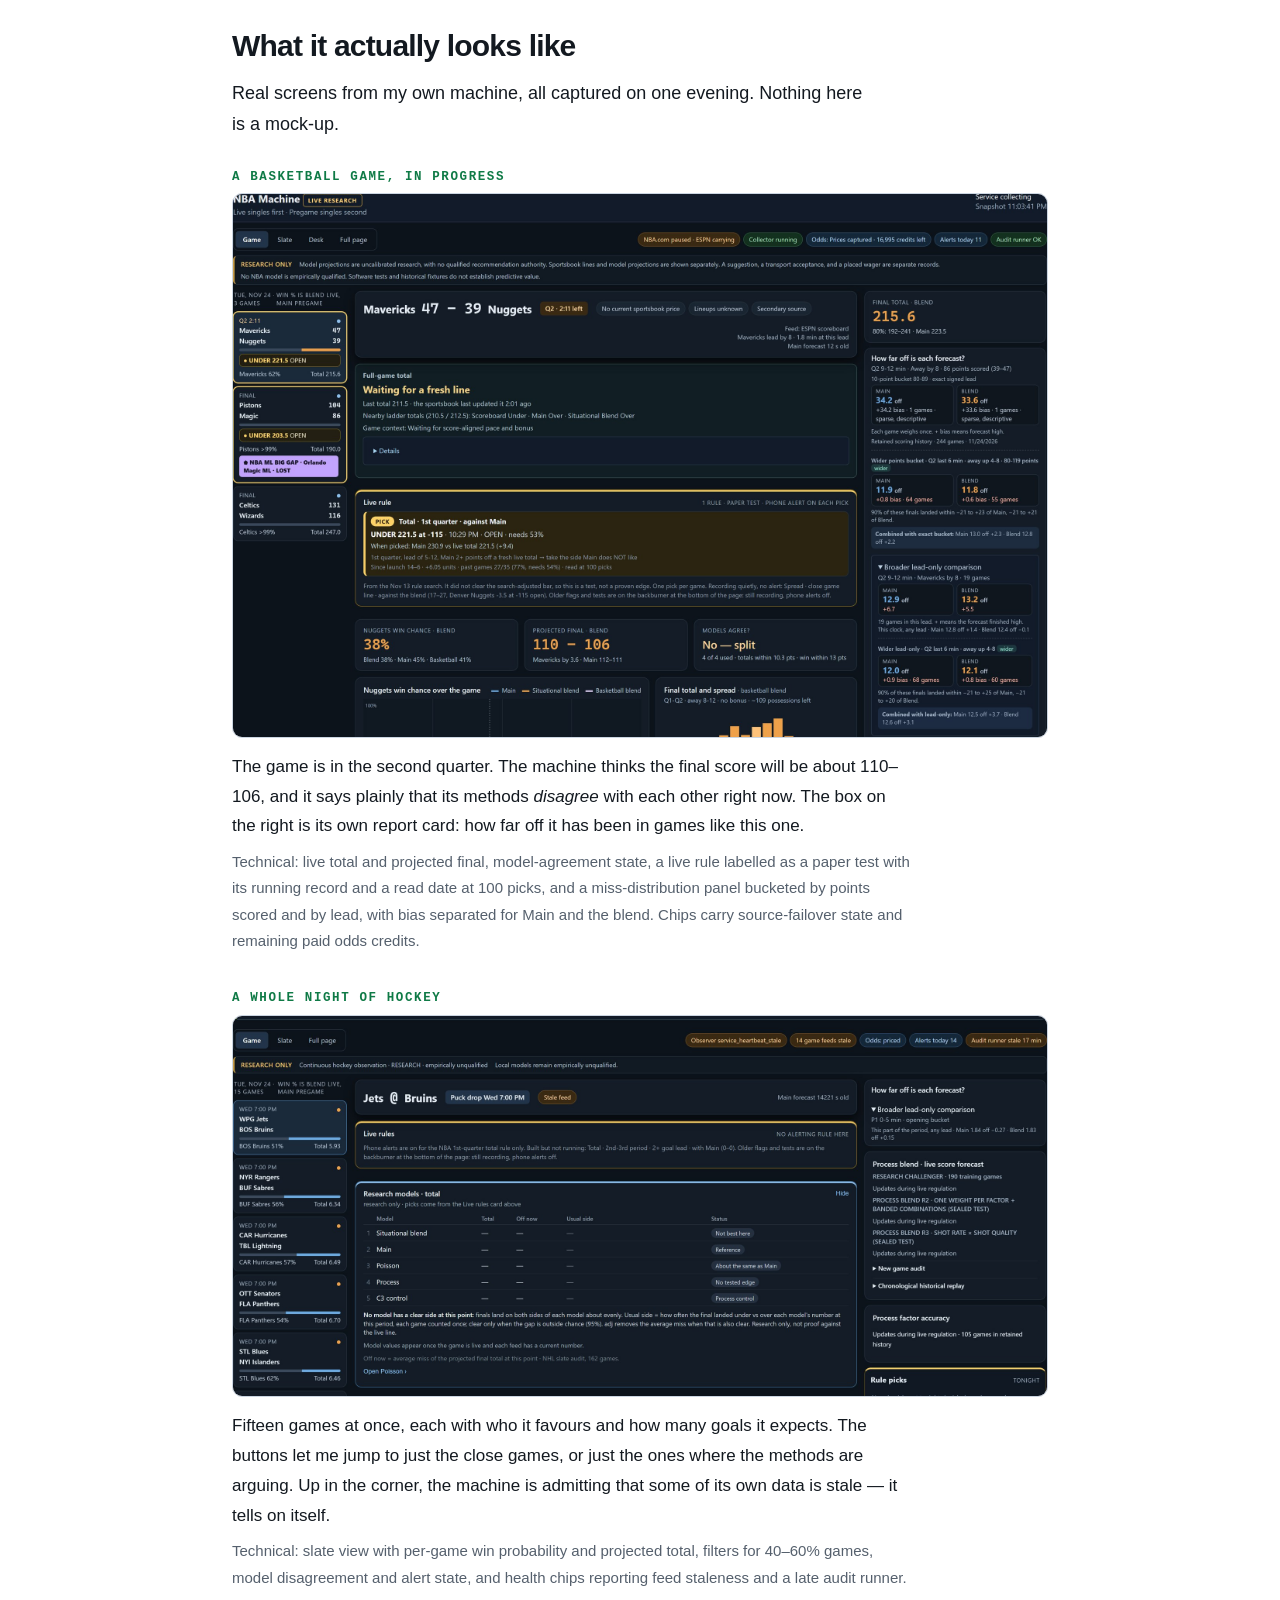
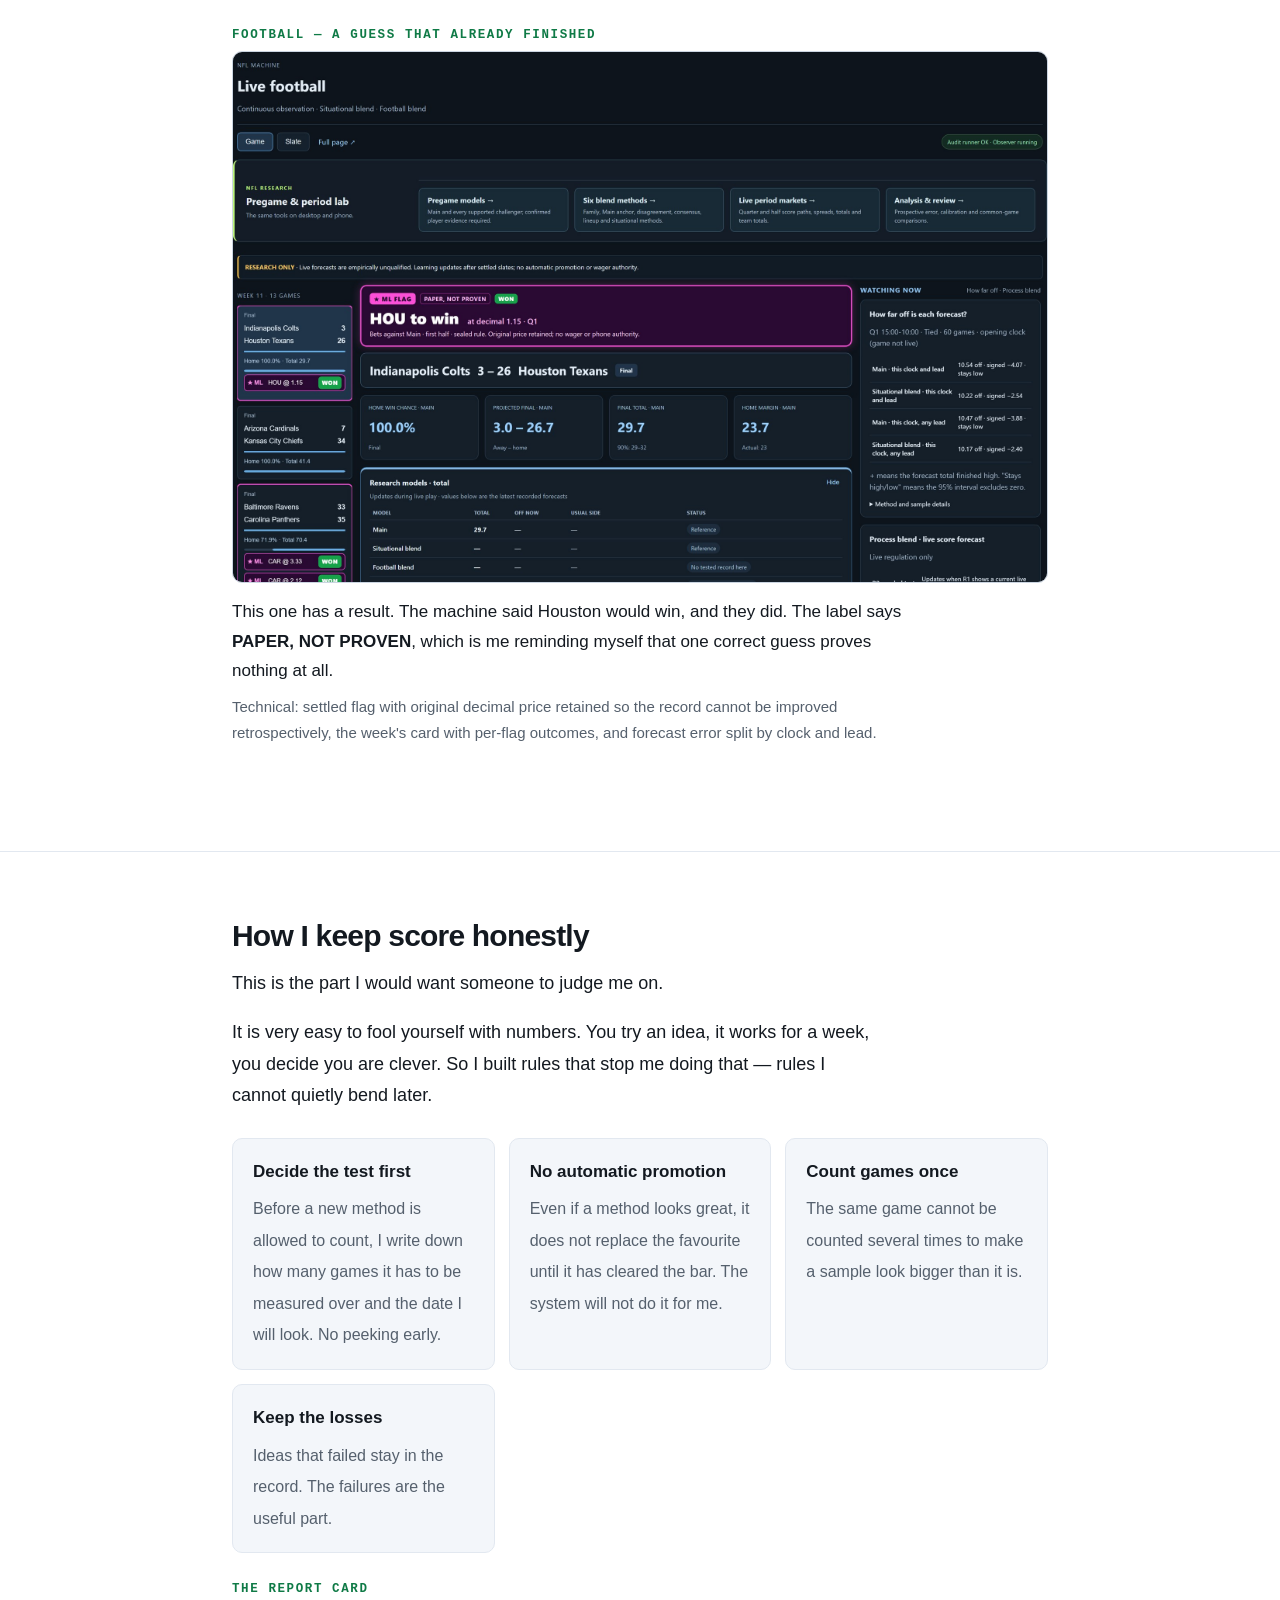
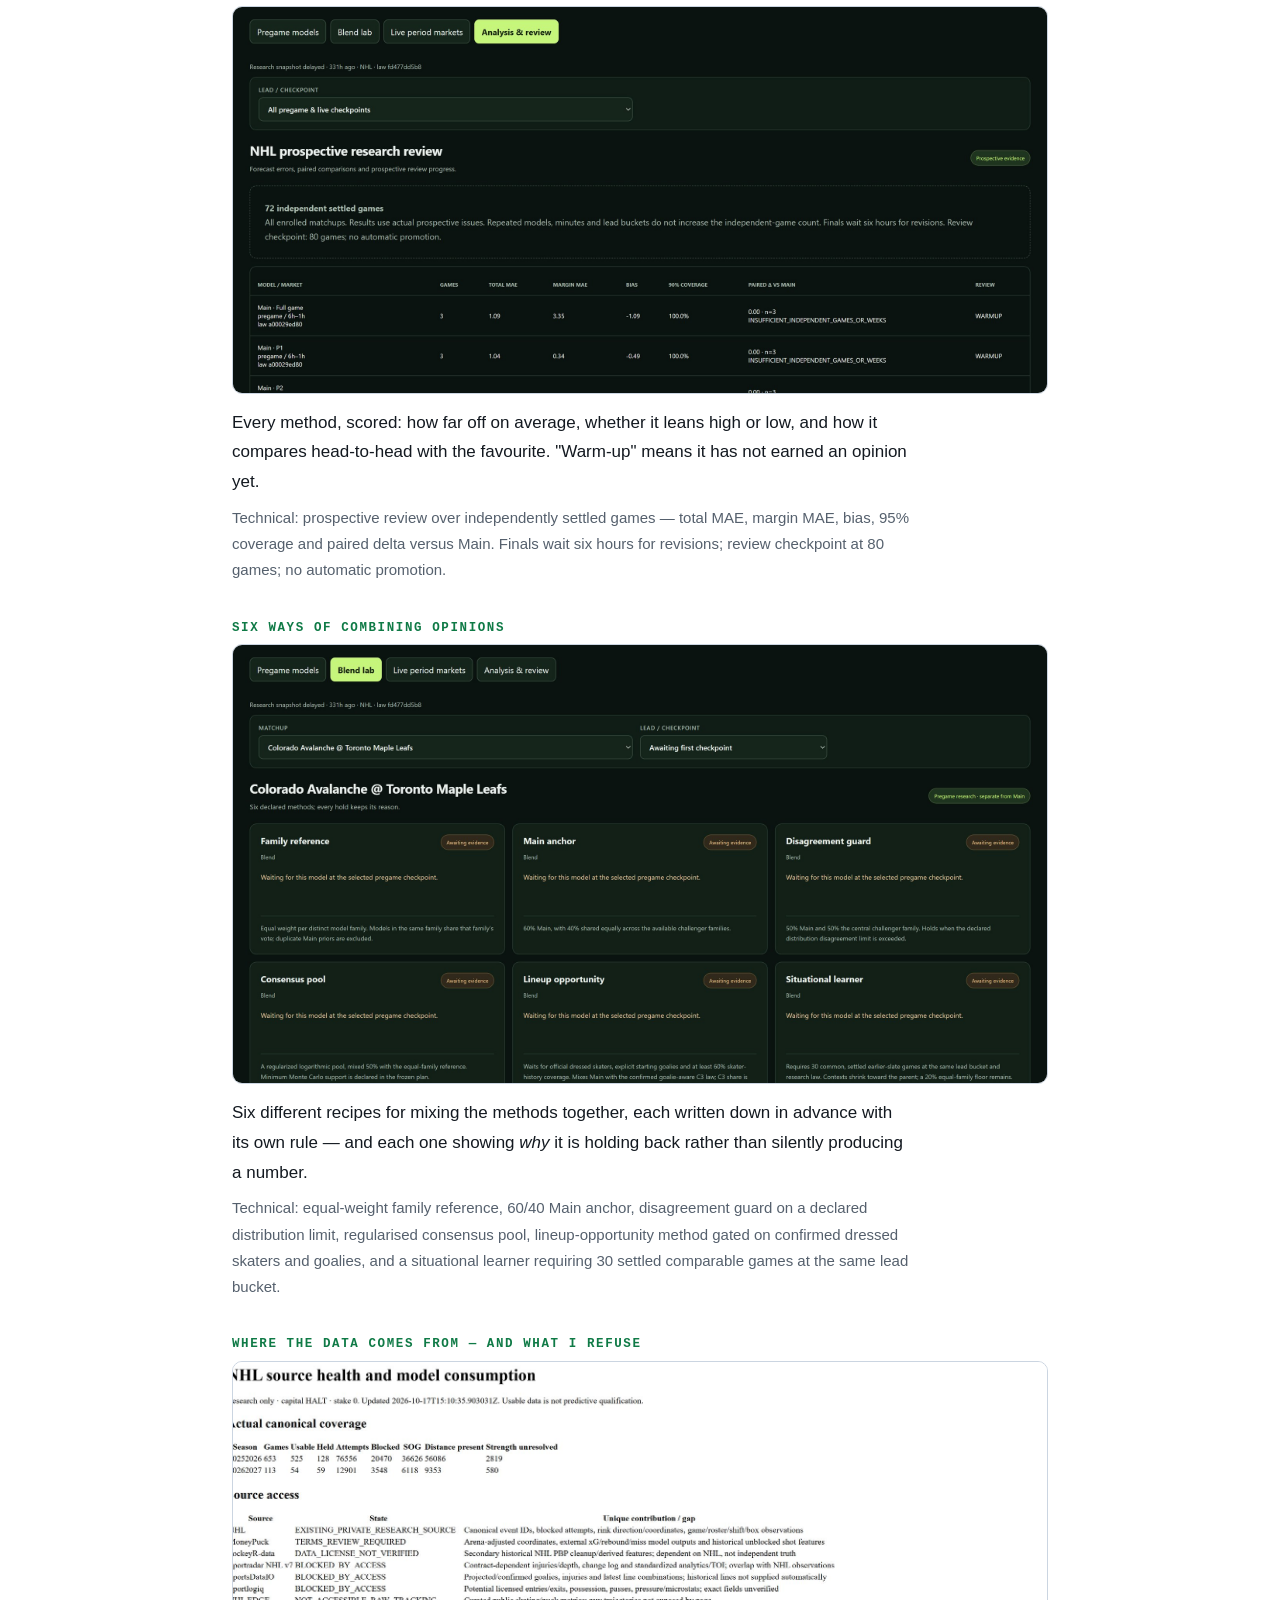
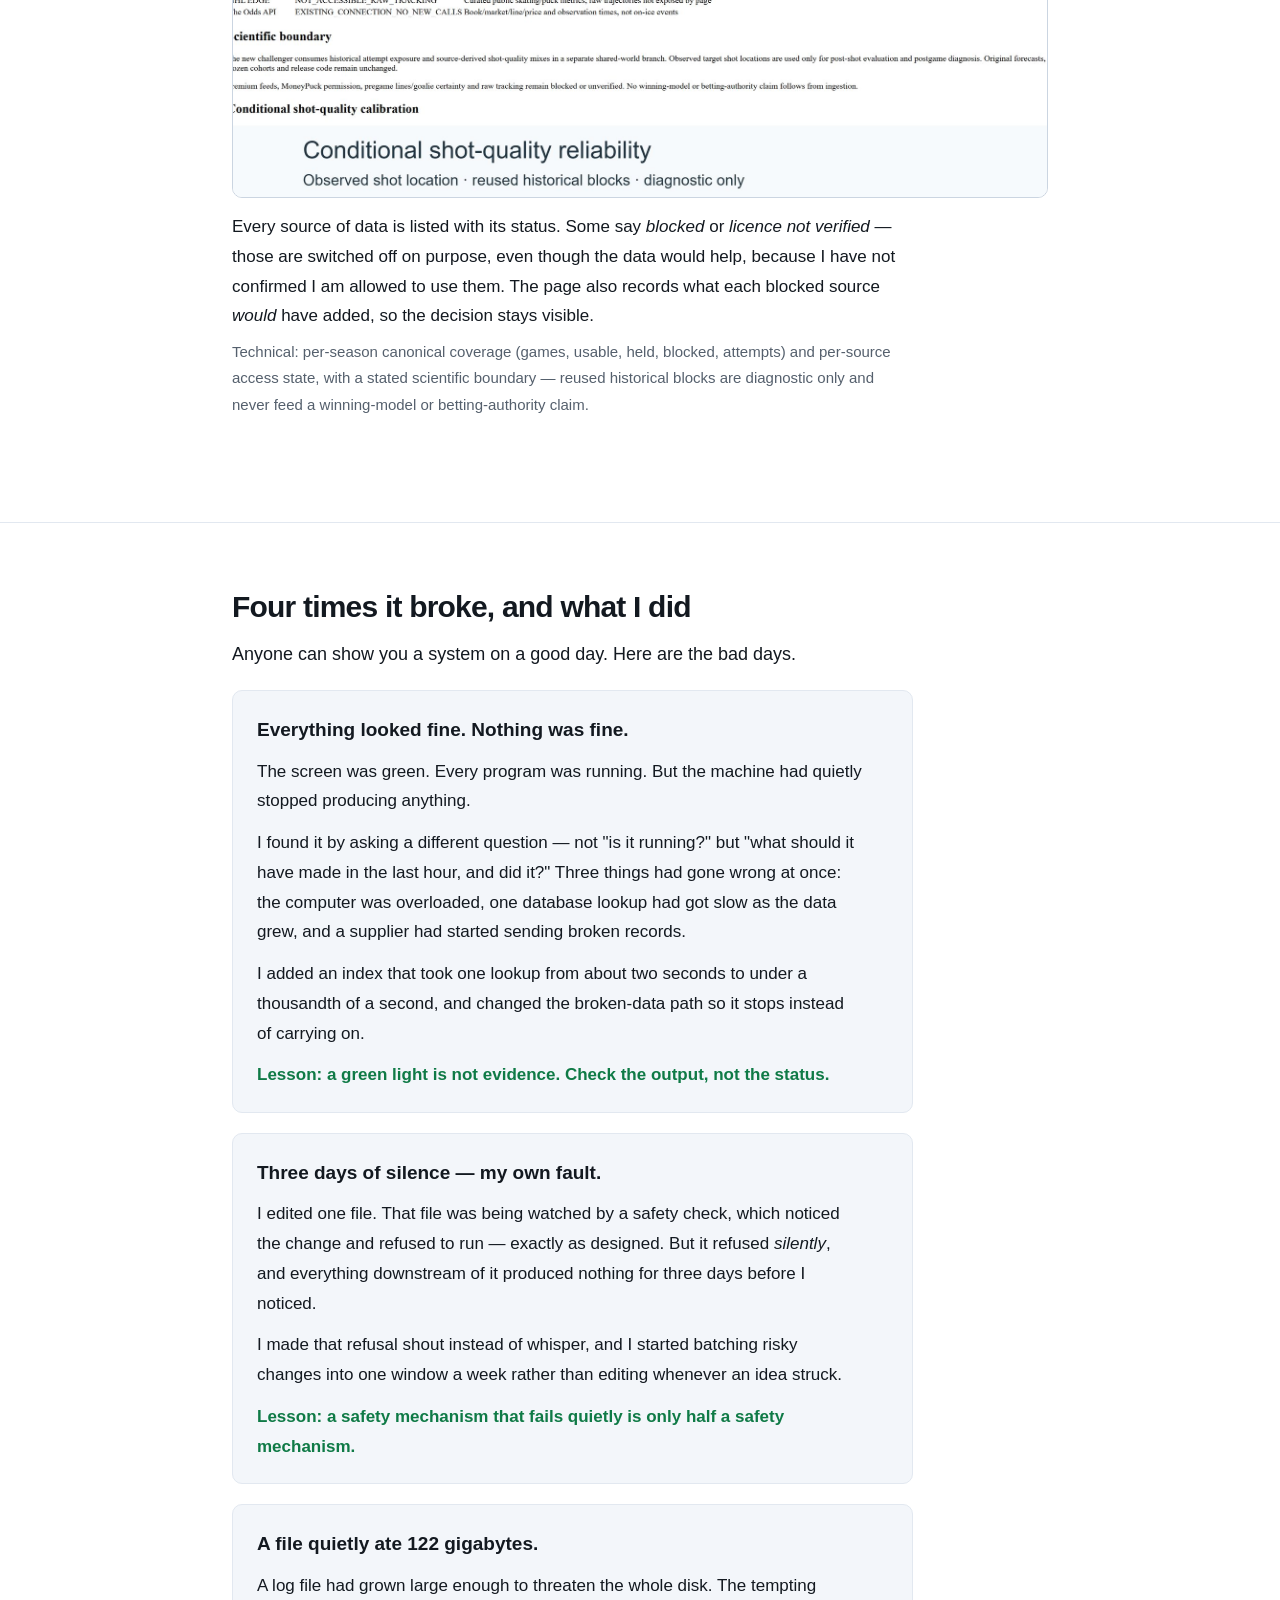
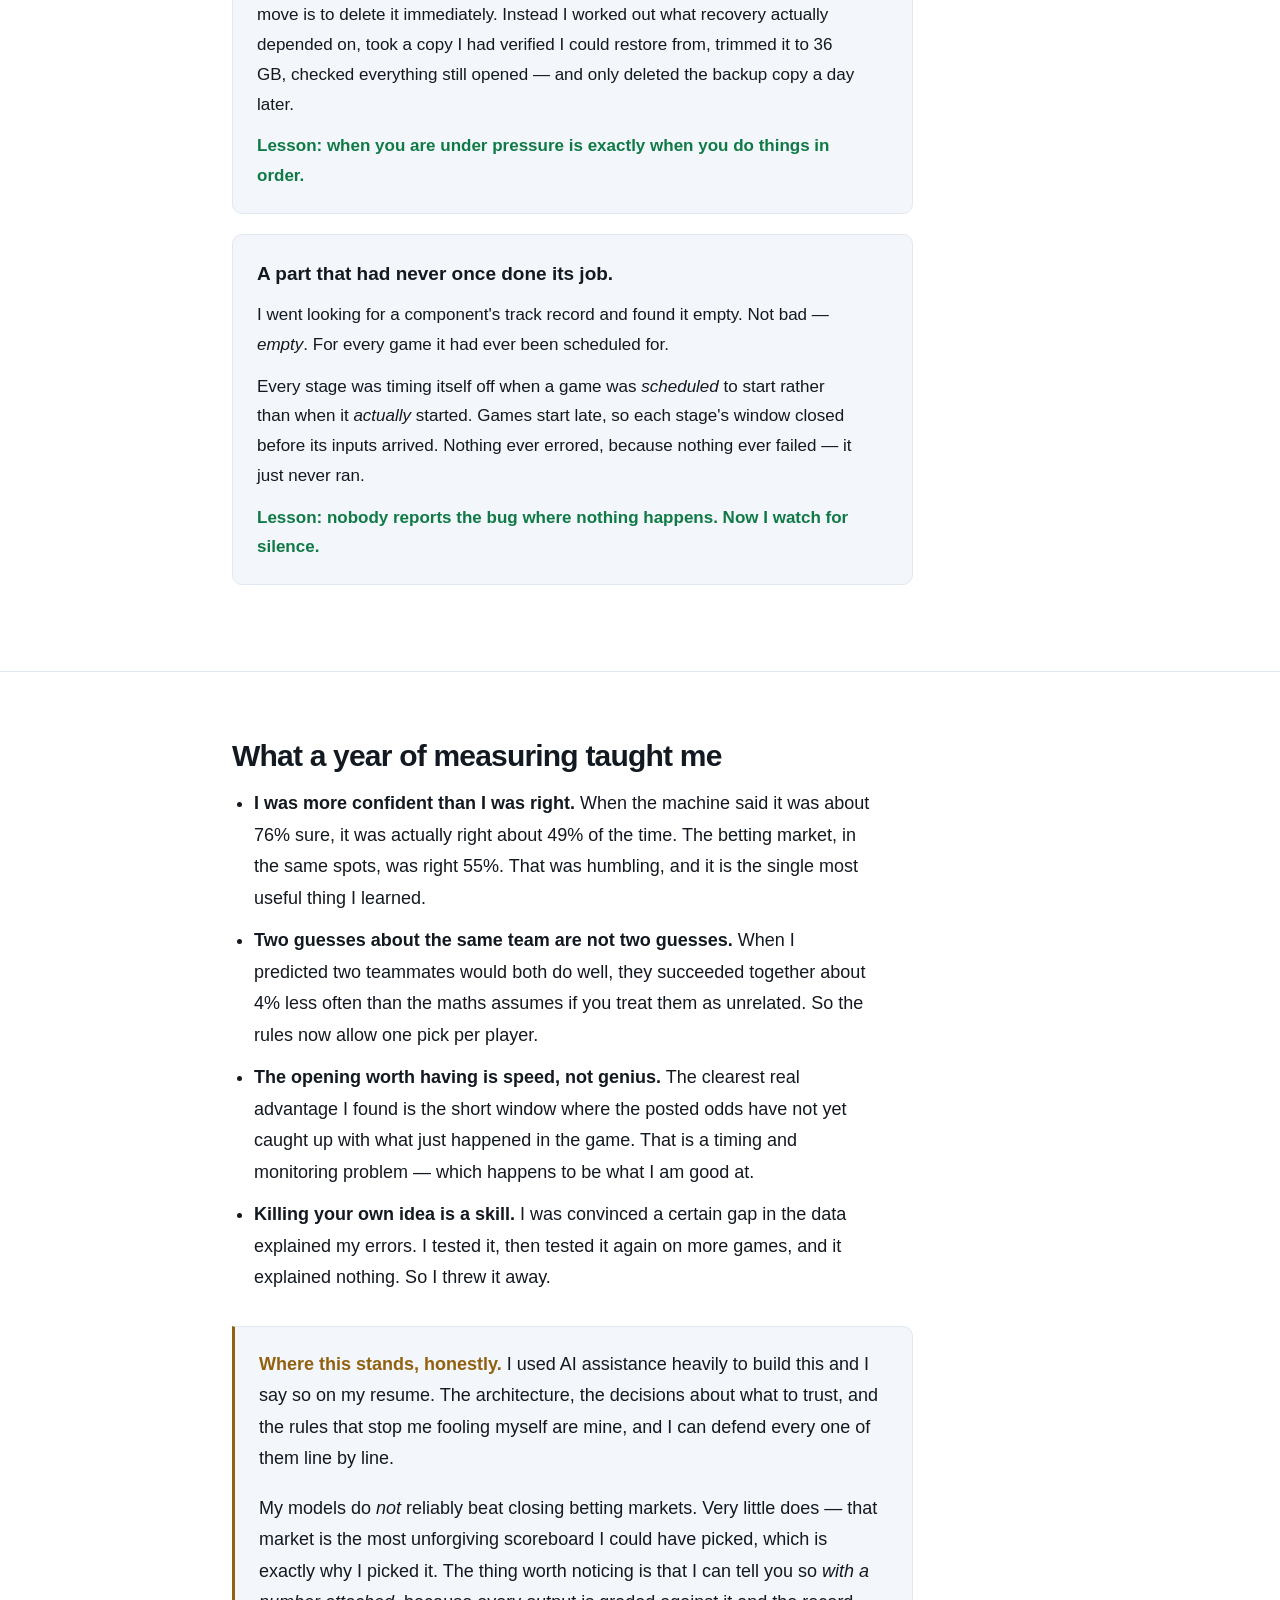
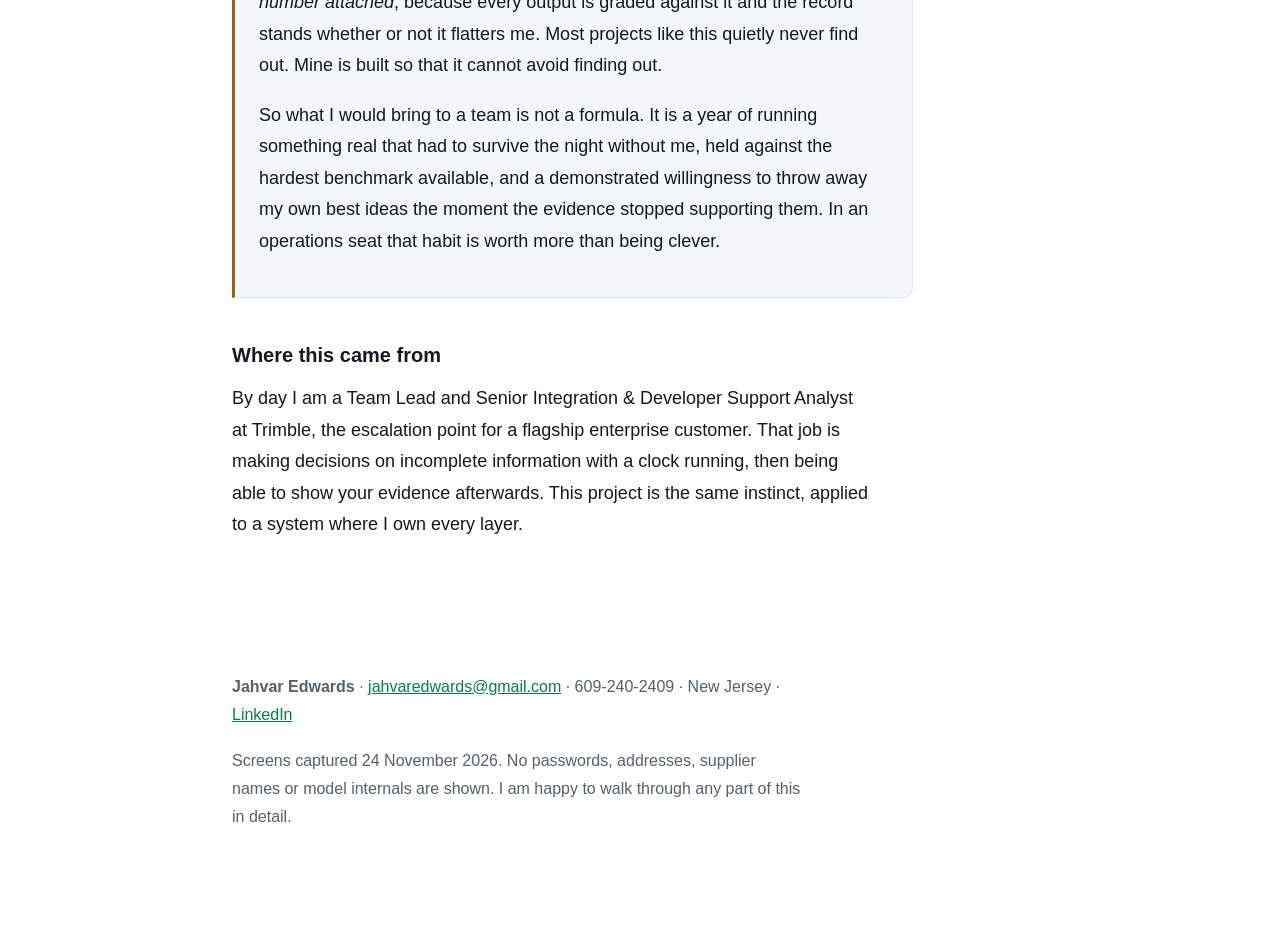
==== commit 387d1b53: "Rework the closing note: frame the honesty as a standard rather than an apology" ====
--- a/index.html
+++ b/index.html
@@ -393,13 +393,18 @@
   </ul>
 
   <div class="note">
-    <p><b>The honest bottom line.</b> I built this with a lot of AI assistance, and I say so on my
-    resume. My models do <em>not</em> reliably beat the betting market. I know that for certain,
-    because I grade every single output against the market and I keep the record even when it makes me
-    look bad.</p>
-    <p>What I would bring to a team is not a magic formula. It is a year of running something real
-    that had to stay up overnight without me, measuring it honestly, and changing my mind when the
-    evidence said to.</p>
+    <p><b>Where this stands, honestly.</b> I used AI assistance heavily to build this and I say so on
+    my resume. The architecture, the decisions about what to trust, and the rules that stop me fooling
+    myself are mine, and I can defend every one of them line by line.</p>
+    <p>My models do <em>not</em> reliably beat closing betting markets. Very little does — that market
+    is the most unforgiving scoreboard I could have picked, which is exactly why I picked it. The
+    thing worth noticing is that I can tell you so <em>with a number attached</em>, because every
+    output is graded against it and the record stands whether or not it flatters me. Most projects
+    like this quietly never find out. Mine is built so that it cannot avoid finding out.</p>
+    <p>So what I would bring to a team is not a formula. It is a year of running something real that
+    had to survive the night without me, held against the hardest benchmark available, and a
+    demonstrated willingness to throw away my own best ideas the moment the evidence stopped
+    supporting them. In an operations seat that habit is worth more than being clever.</p>
   </div>
 
   <h3>Where this came from</h3>
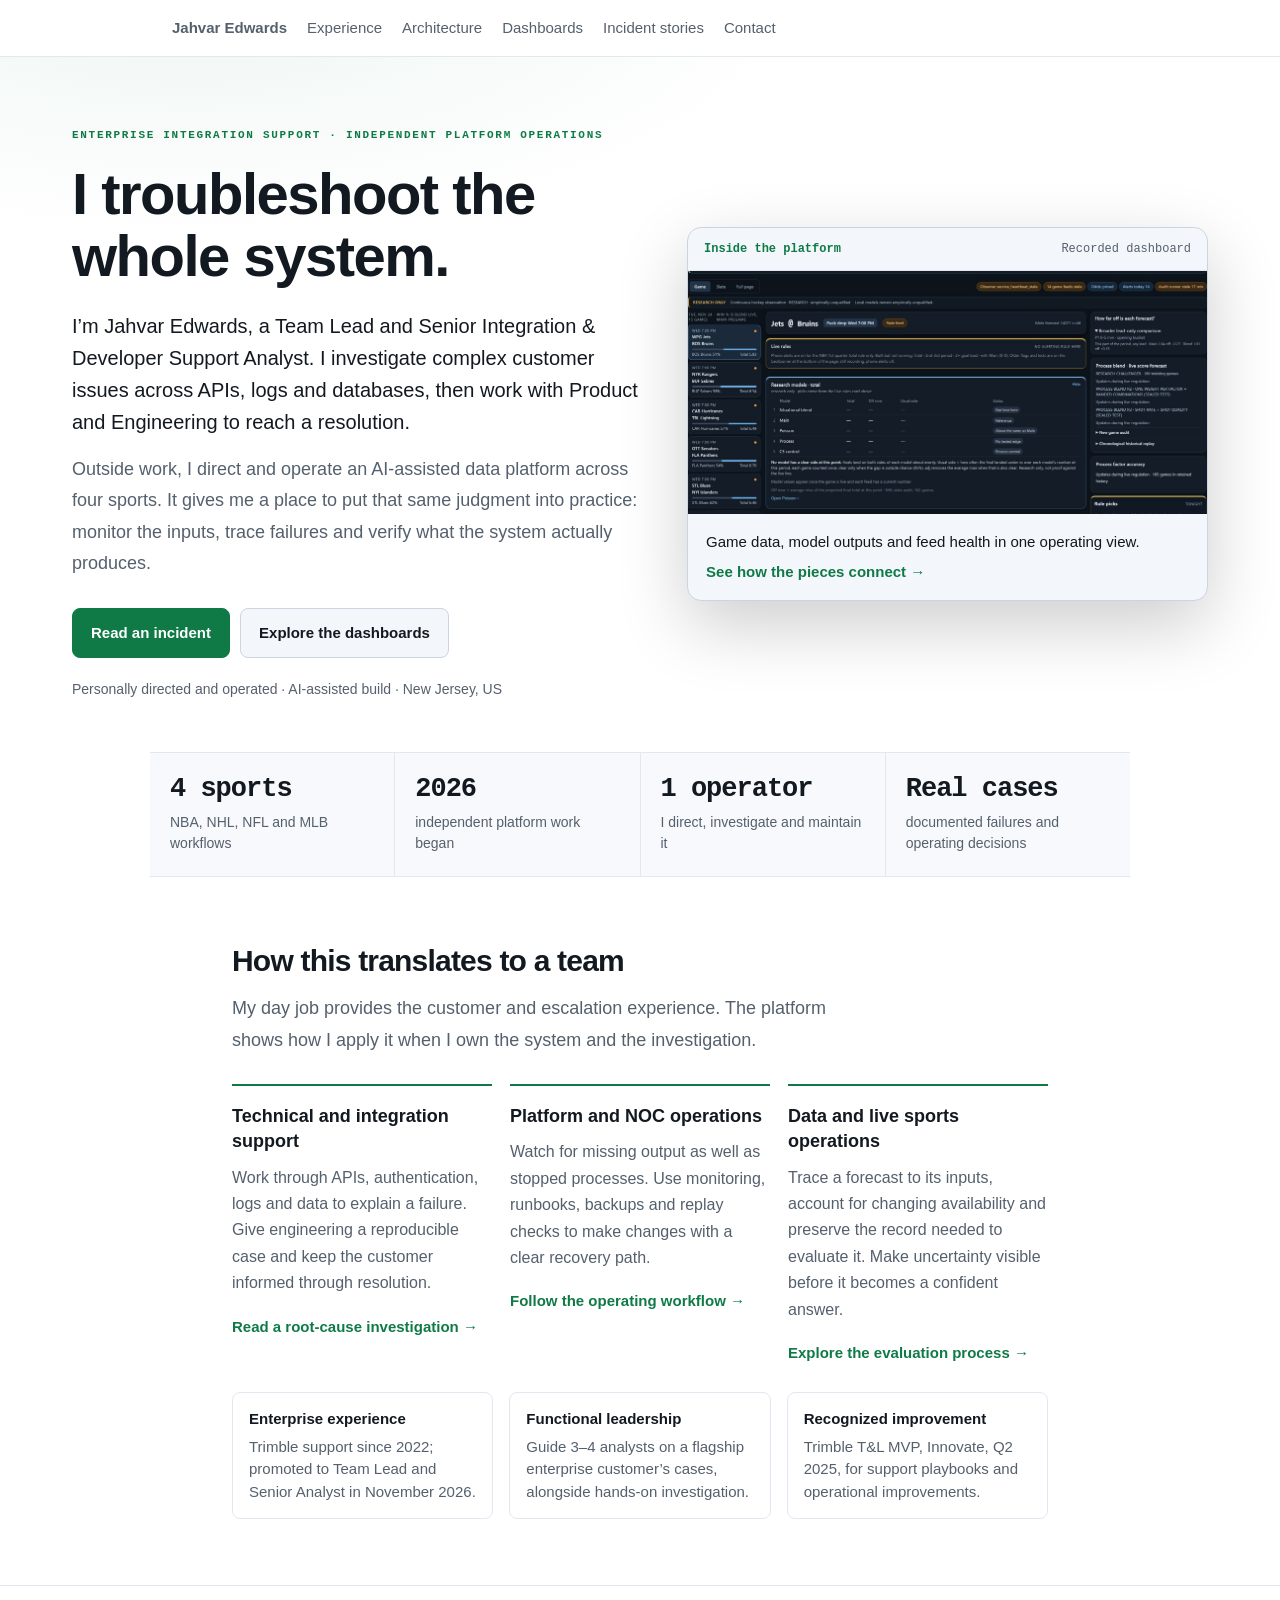
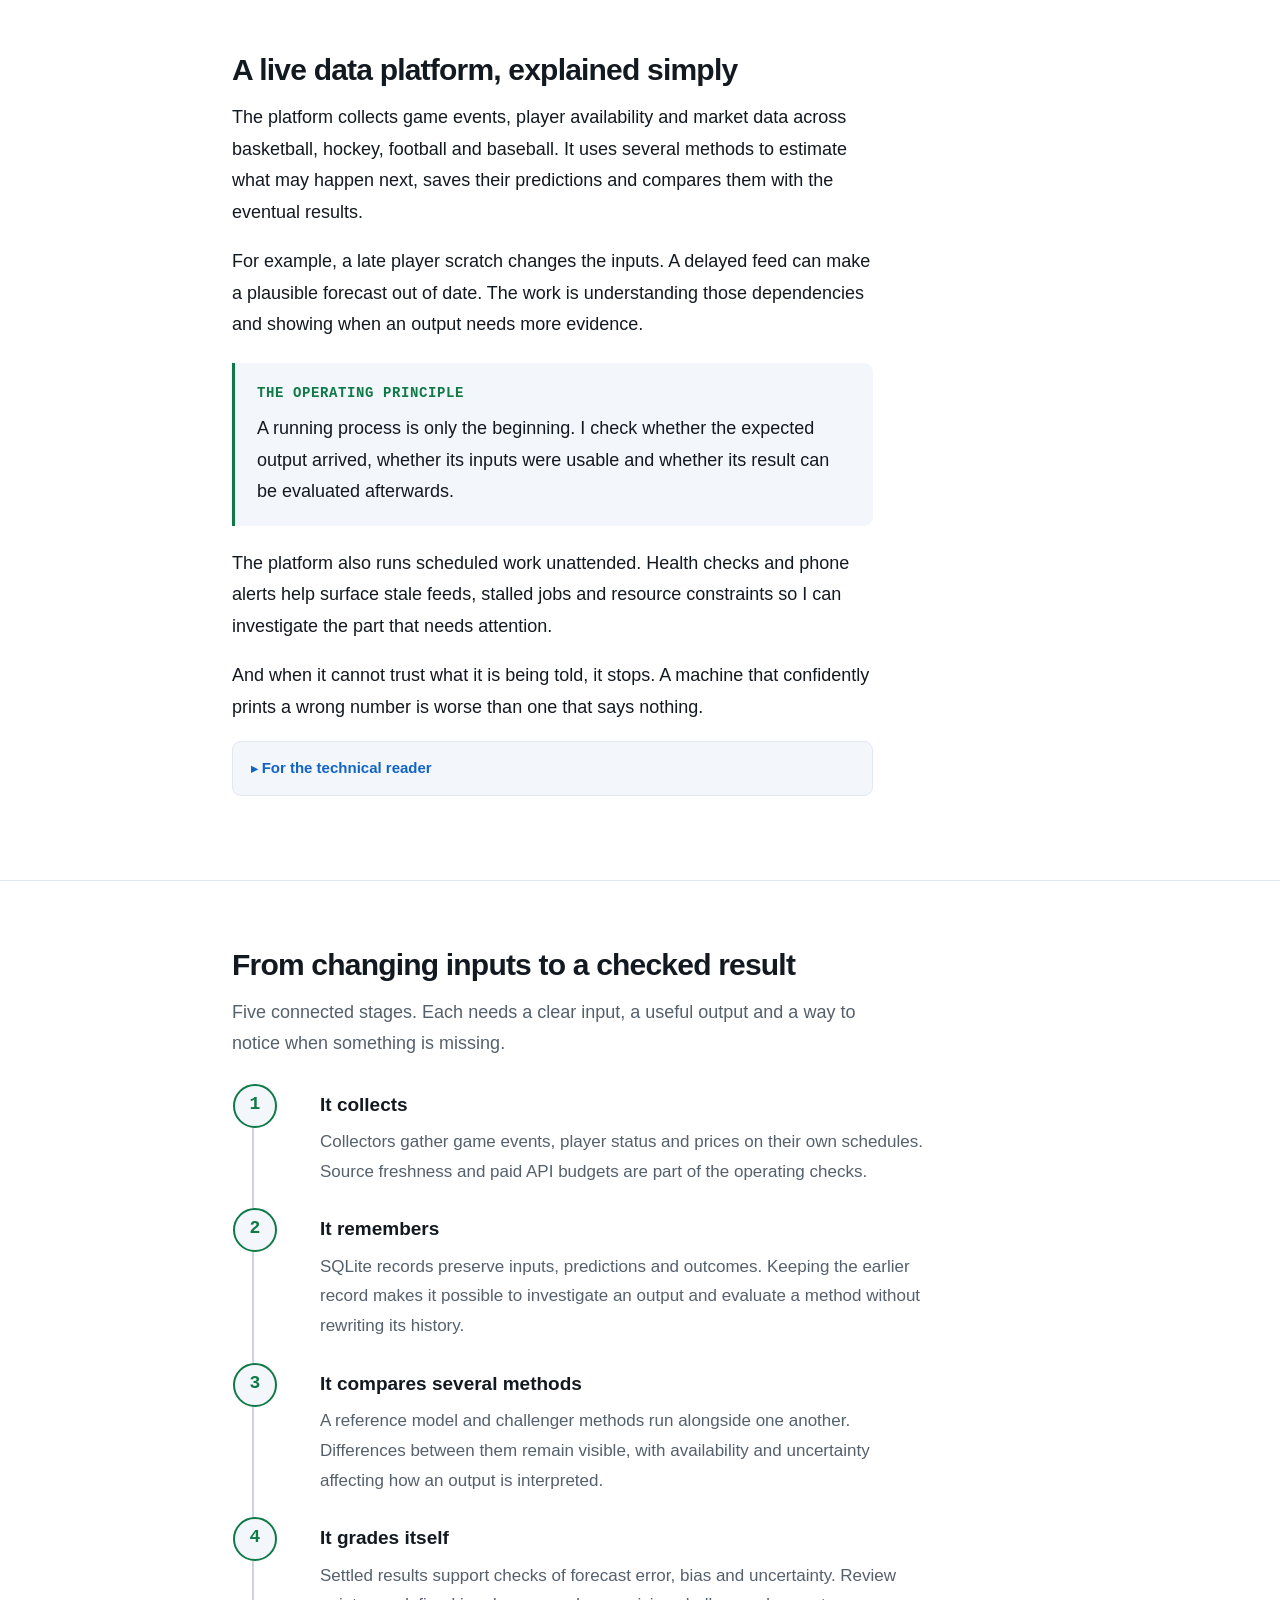
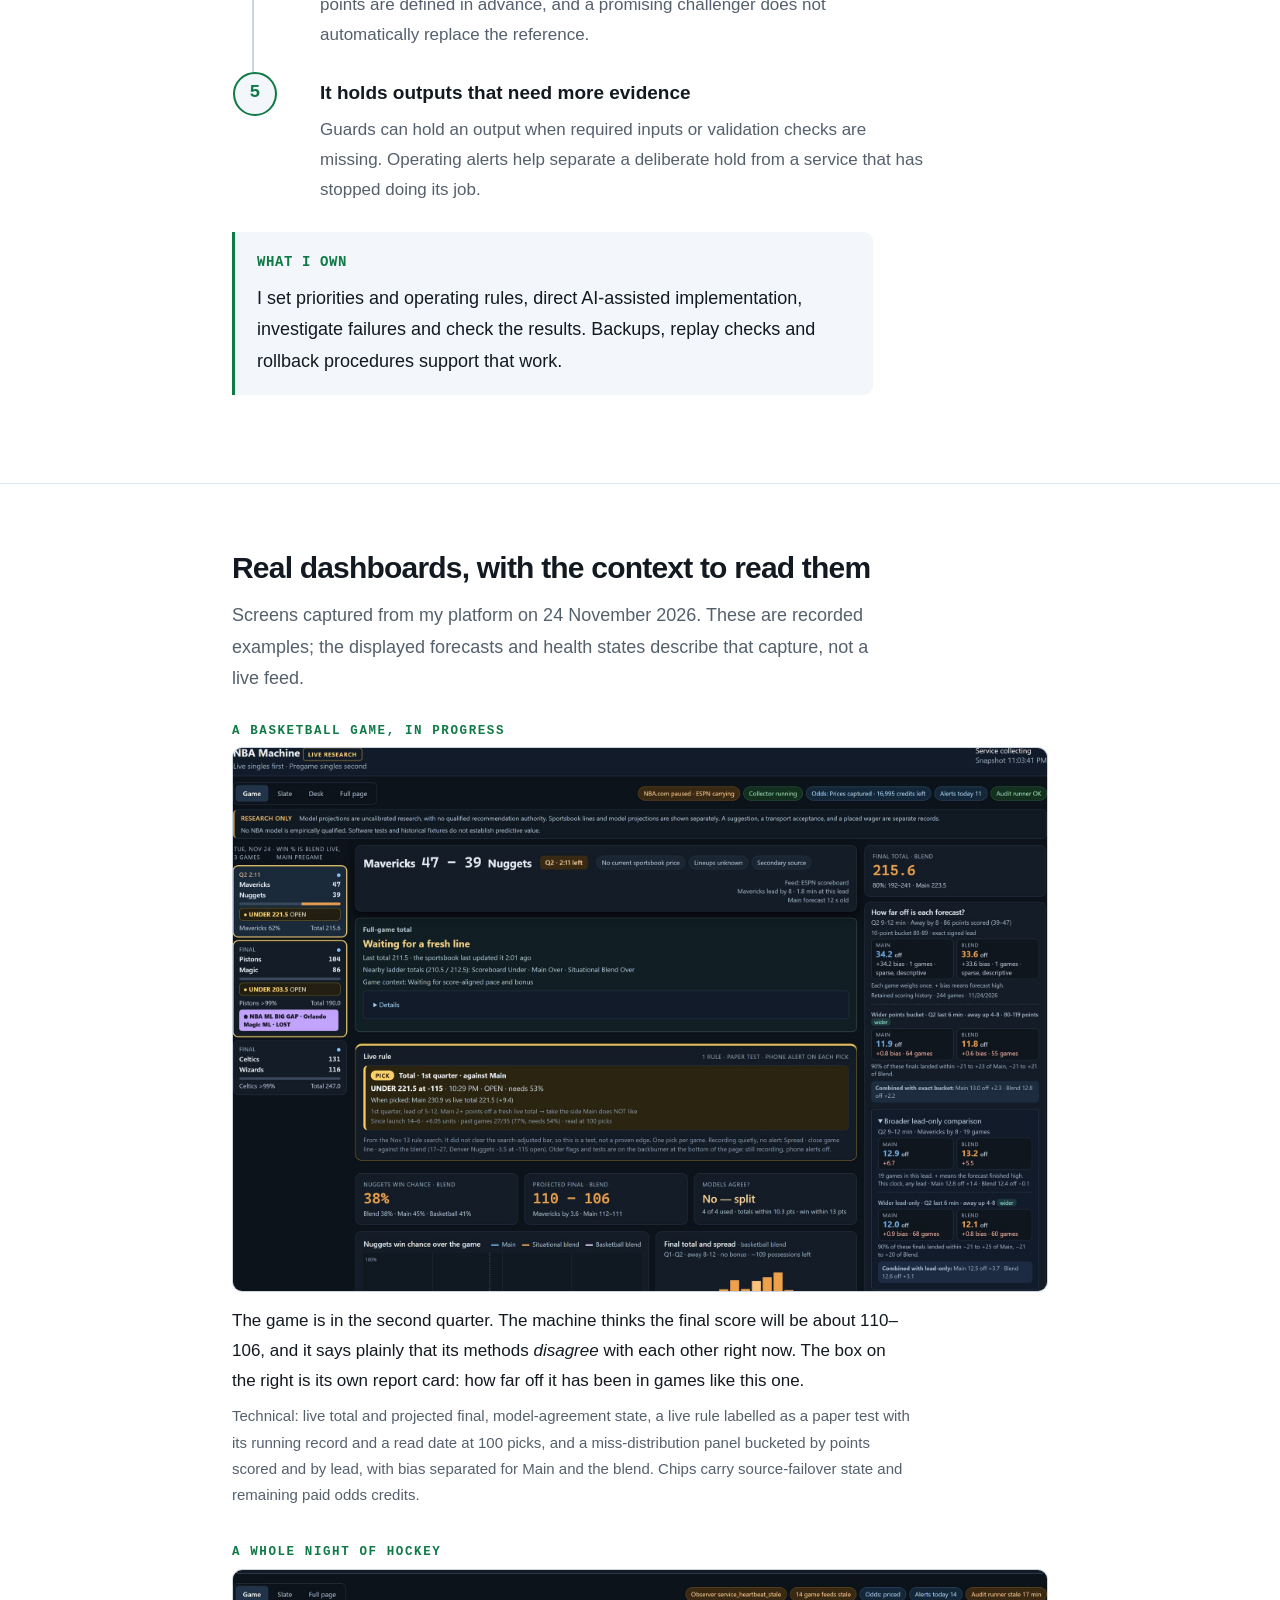
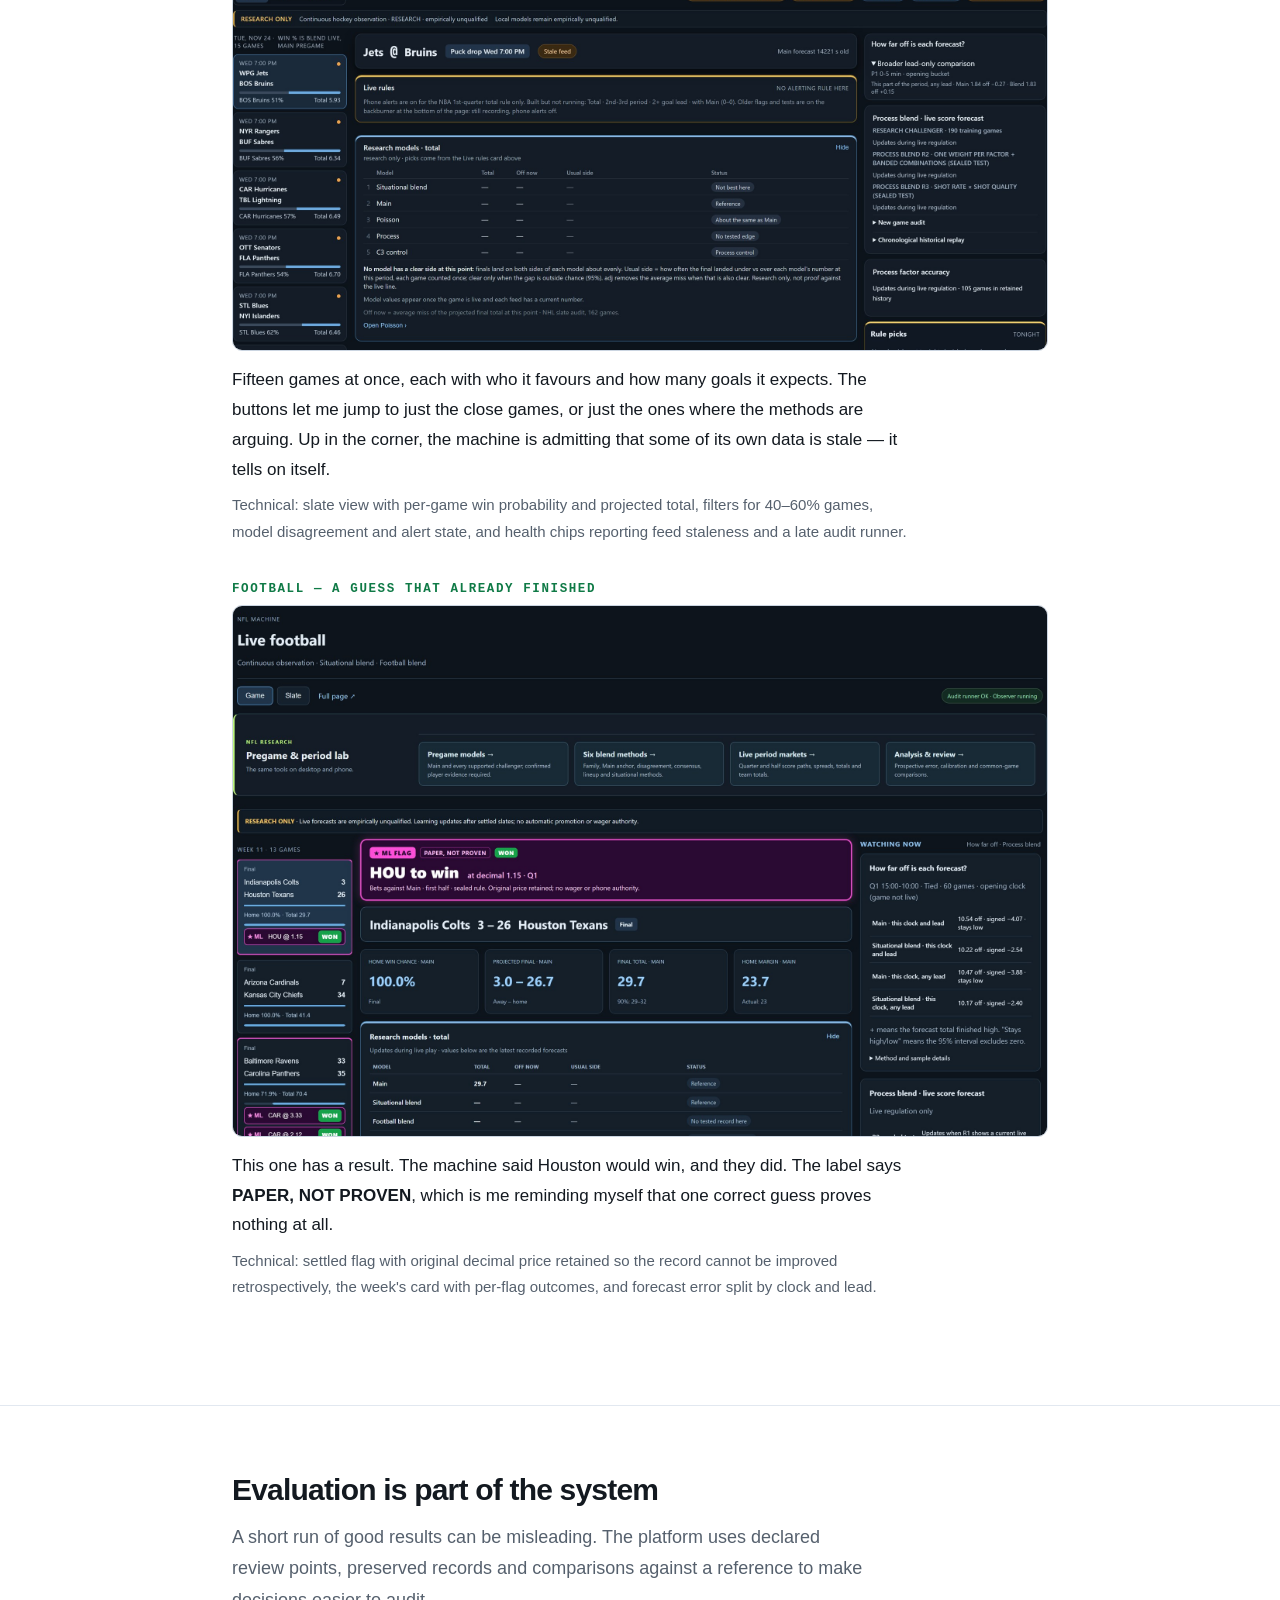
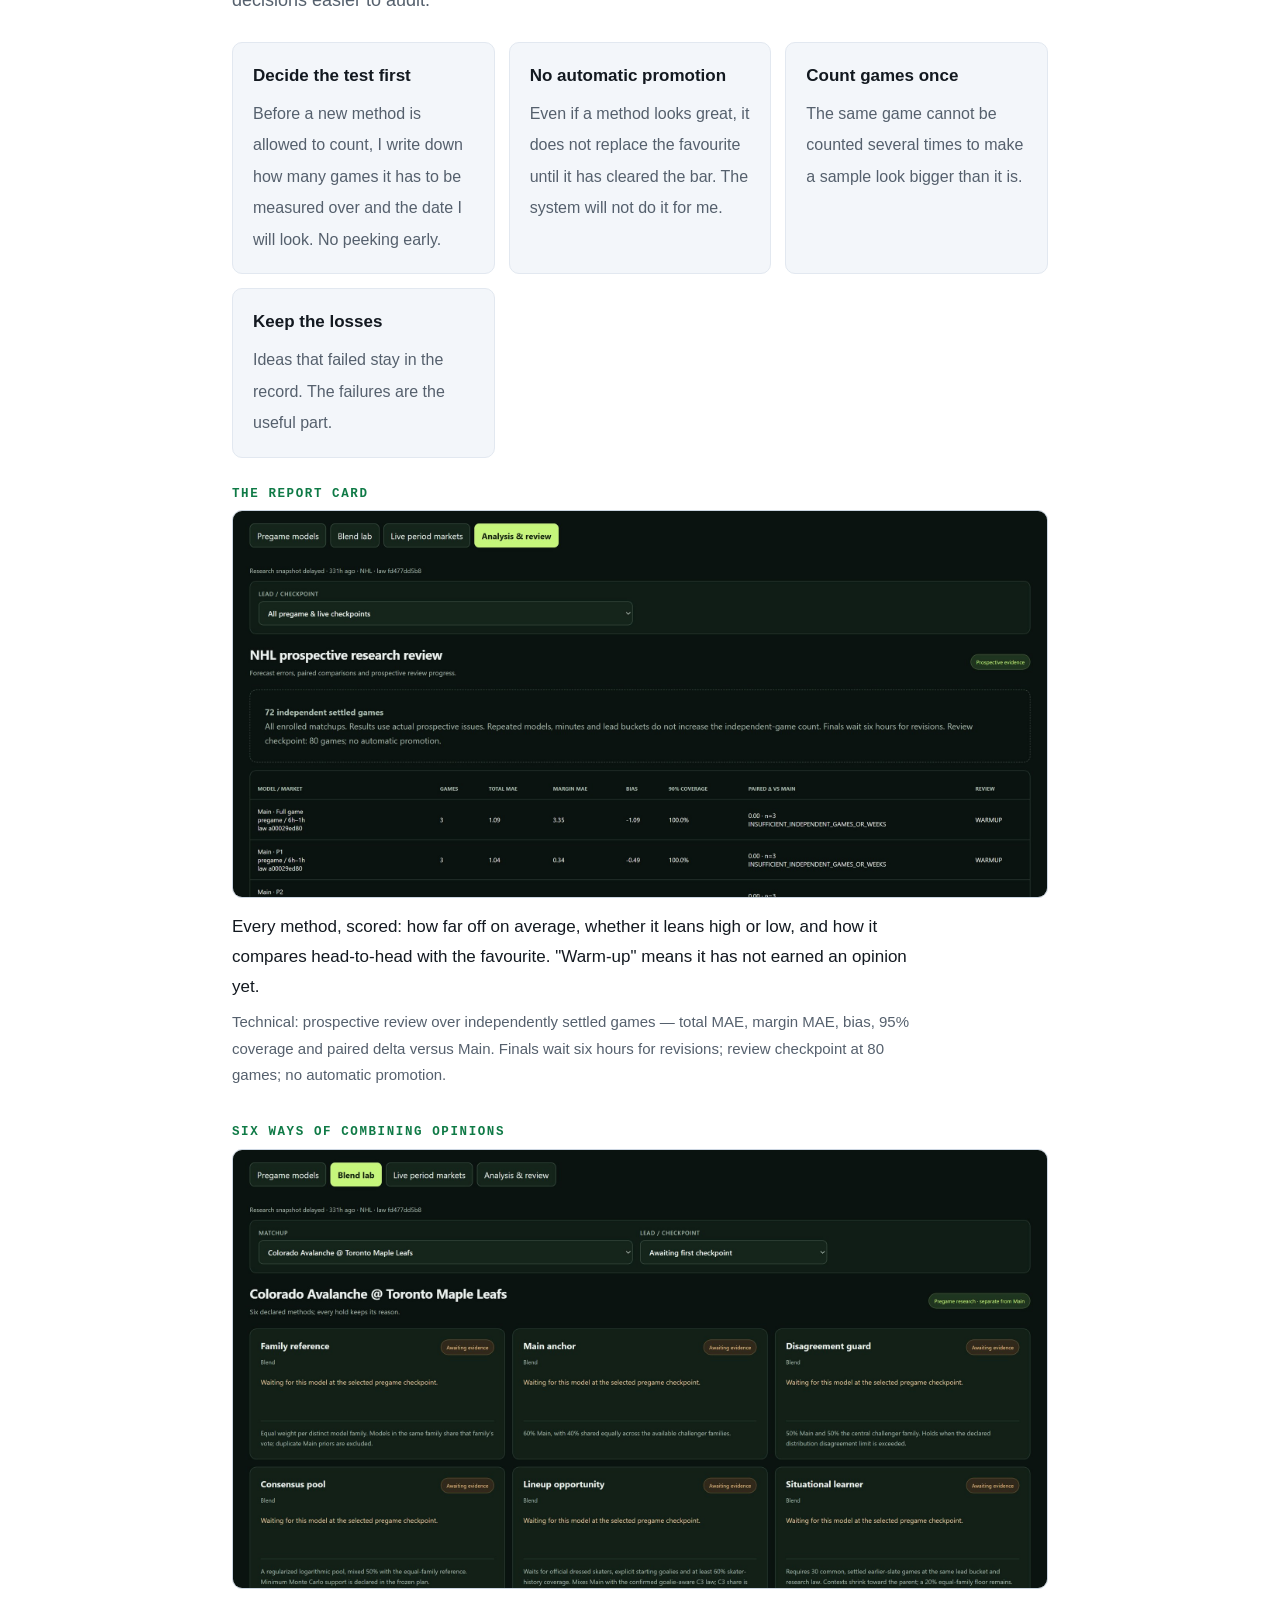
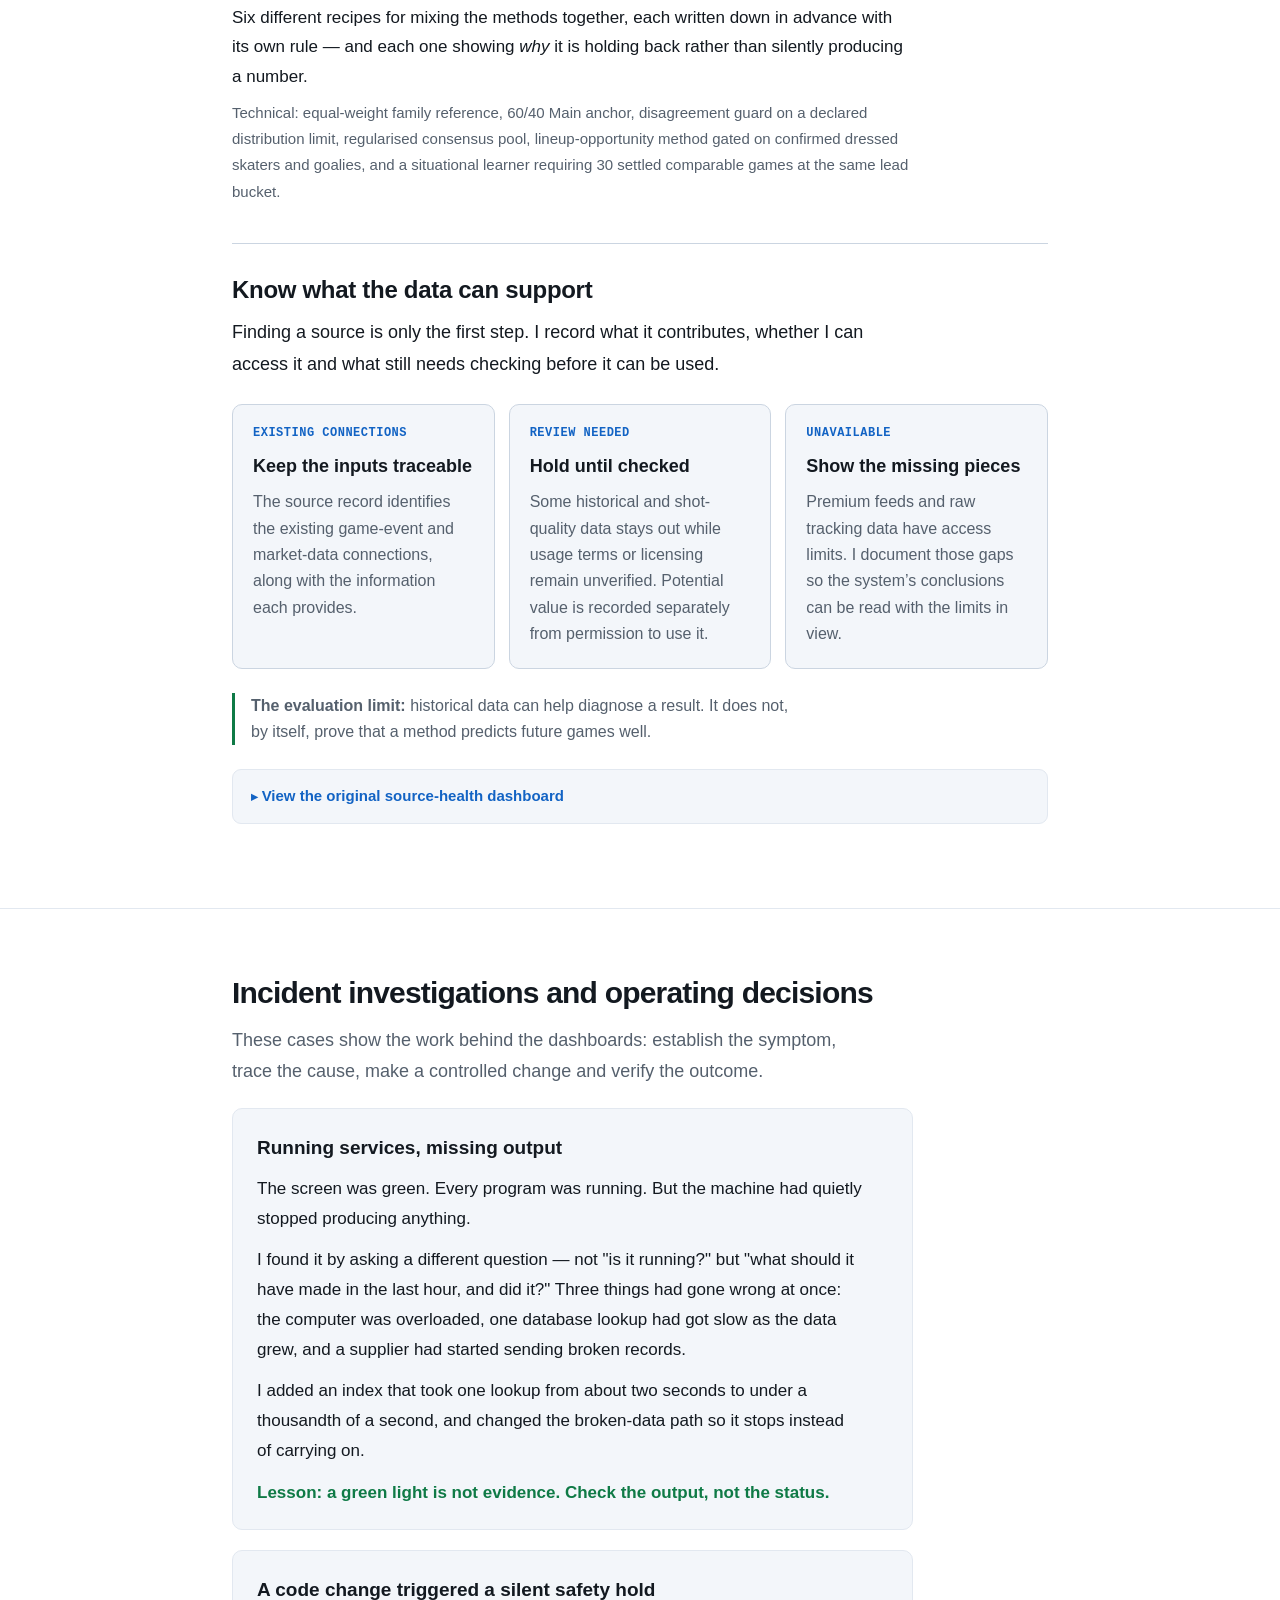
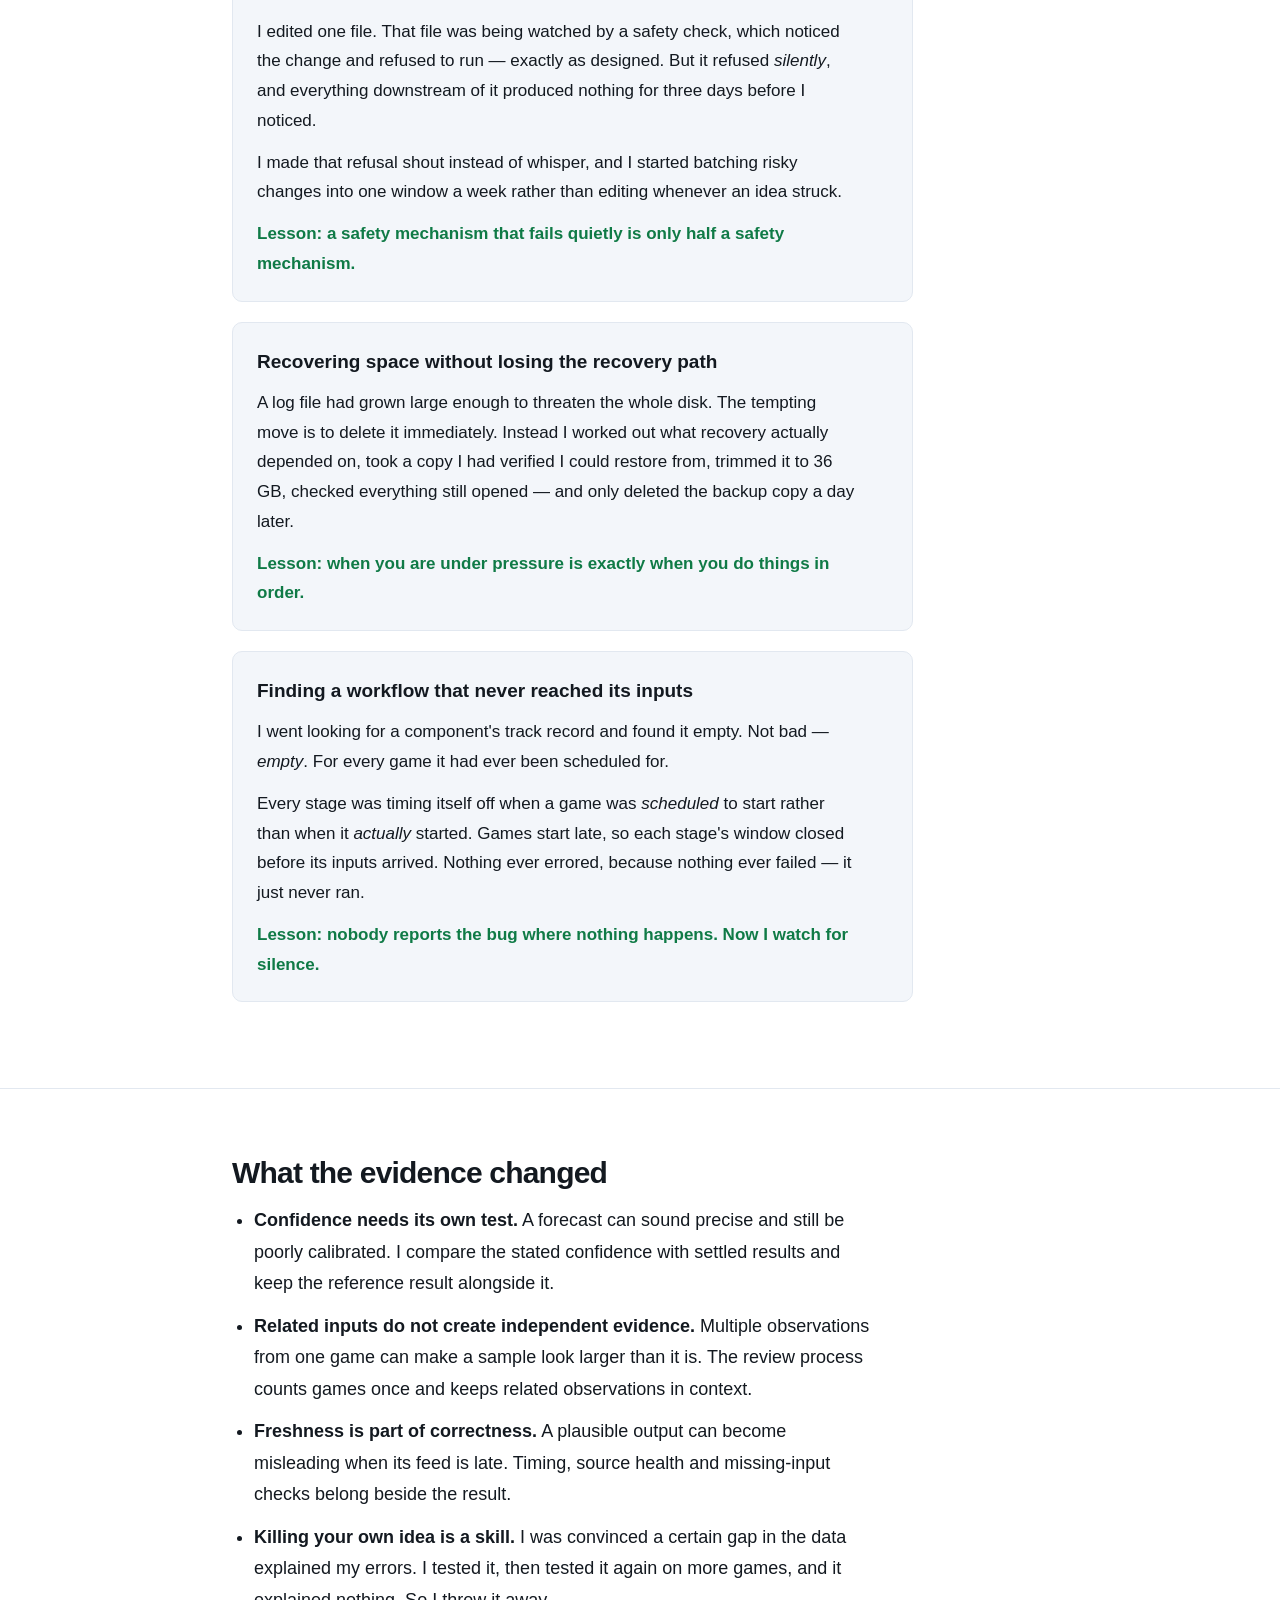
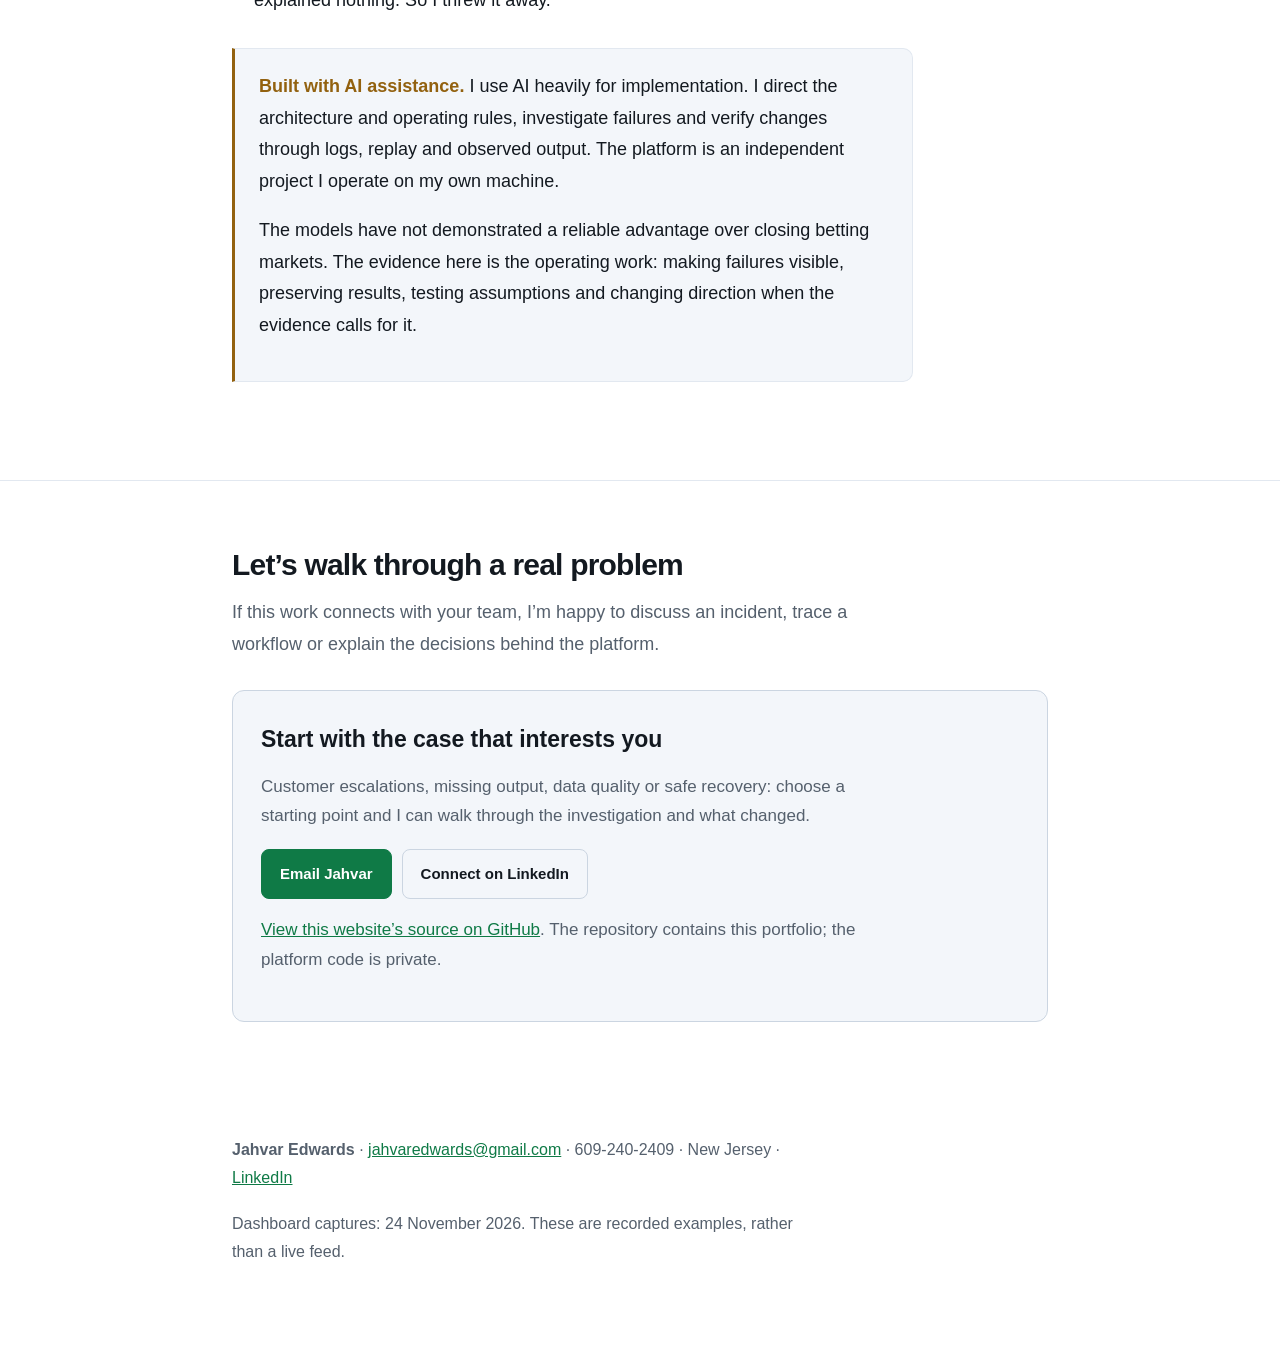
==== commit eef04f6d: "Refine portfolio presentation and simplify source evidence" ====
--- a/index.html
+++ b/index.html
@@ -3,9 +3,14 @@
 <head>
 <meta charset="utf-8">
 <meta name="viewport" content="width=device-width, initial-scale=1">
-<title>Jahvar Edwards — I built a machine that watches live sports</title>
-<meta name="description" content="A system I built and run on my own: it watches live NBA, NHL, NFL and MLB games, predicts what happens next, and grades itself against the betting market every single time.">
+<title>Jahvar Edwards | Technical Support and Platform Operations</title>
+<meta name="description" content="Enterprise integration support and an independently operated, AI-assisted sports-data platform. Explore real dashboards, incident investigations and architecture.">
 <meta name="robots" content="noindex">
+<meta name="theme-color" content="#0b0e13">
+<meta property="og:title" content="Jahvar Edwards | Technical Support and Platform Operations">
+<meta property="og:description" content="Enterprise support, AI-assisted systems and incident investigation, with real dashboard examples.">
+<meta property="og:type" content="website">
+<meta property="og:url" content="https://cptvar.github.io/">
 <style>
 :root{
   --bg:#0b0e13; --bg2:#101620; --panel:#151c27; --line:#232c3a; --line2:#334155;
@@ -14,23 +19,27 @@
 }
 *{box-sizing:border-box}
 html{scroll-behavior:smooth}
+section,header{scroll-margin-top:78px}
 body{margin:0;background:var(--bg);color:var(--ink);
   font:18px/1.75 -apple-system,BlinkMacSystemFont,"Segoe UI",Roboto,Helvetica,Arial,sans-serif;
   -webkit-font-smoothing:antialiased}
 a{color:var(--accent)}
+a:focus-visible,summary:focus-visible{outline:3px solid var(--accent2);outline-offset:5px;border-radius:3px}
+.skip{position:fixed;left:16px;top:-80px;z-index:100;padding:10px 16px;background:var(--ink);color:var(--bg)}
+.skip:focus{top:10px}
 .wrap{max-width:860px;margin:0 auto;padding:0 22px}
 
 nav{position:sticky;top:0;z-index:50;background:rgba(11,14,19,.88);backdrop-filter:blur(10px);
   border-bottom:1px solid var(--line)}
 nav .wrap{display:flex;align-items:center;gap:20px;height:56px;overflow-x:auto;max-width:980px}
 nav .me{font-weight:700;white-space:nowrap}
-nav a{color:var(--dim);text-decoration:none;font-size:15px;white-space:nowrap}
+nav a{color:var(--dim);text-decoration:none;font-size:15px;white-space:nowrap;padding:10px 0}
 nav a:hover{color:var(--ink)}
 
-header{padding:80px 0 52px;
+header{padding:70px 0 52px;
   background:radial-gradient(900px 360px at 15% -10%, rgba(110,231,160,.10), transparent 70%)}
 .kicker{font:700 13px/1 var(--mono);letter-spacing:2.4px;text-transform:uppercase;color:var(--accent);margin-bottom:18px}
-h1{font-size:clamp(32px,5.4vw,50px);line-height:1.1;margin:0 0 20px;letter-spacing:-1.2px;max-width:17ch}
+h1{font-size:clamp(36px,5vw,58px);line-height:1.08;margin:0 0 22px;letter-spacing:-1.5px;max-width:18ch}
 .big{font-size:21px;line-height:1.65;color:var(--ink);max-width:62ch;margin:0 0 16px}
 .tagline{font-size:18px;color:var(--dim);max-width:64ch;margin:0 0 28px}
 .actions{display:flex;flex-wrap:wrap;gap:10px}
@@ -38,6 +47,40 @@
   border:1px solid var(--line2);color:var(--ink);background:var(--panel)}
 .btn.primary{background:var(--accent);color:#06240f;border-color:var(--accent)}
 .btn:hover{border-color:var(--accent)}
+.hero-grid{max-width:1180px;display:grid;grid-template-columns:minmax(0,1.1fr) minmax(0,1fr);gap:42px;align-items:center}
+.hero-grid .big{font-size:20px;line-height:1.6}
+.hero-grid .kicker{font-size:11px;letter-spacing:1.7px;line-height:1.6}
+.hero-evidence{min-width:0;margin:0;border:1px solid var(--line2);border-radius:14px;background:var(--panel);overflow:hidden;box-shadow:0 24px 70px #0003}
+.hero-evidence .evidence-label{display:flex;justify-content:space-between;gap:12px;padding:12px 16px;font:12px/1.5 var(--mono);color:var(--dim);border-bottom:1px solid var(--line)}
+.hero-evidence .evidence-label b{color:var(--accent);font-weight:600}
+.hero-evidence img{border:0;border-radius:0;width:100%;display:block;height:auto}
+.hero-evidence figcaption{padding:16px 18px;margin:0;font-size:15px;line-height:1.6}
+.hero-evidence figcaption a{display:inline-block;margin-top:6px;font-weight:600;text-decoration:none}
+.ownership{font-size:14px;line-height:1.6;color:var(--dim);margin:20px 0 0}
+.section-intro{color:var(--dim);font-size:18px}
+.role-grid{display:grid;grid-template-columns:repeat(3,minmax(0,1fr));gap:18px;margin-top:28px}
+.role-card{border-top:2px solid var(--accent);padding:18px 0 0}
+.role-card h3{margin:0 0 10px;font-size:18px;line-height:1.4}
+.role-card p{font-size:16px;line-height:1.65;color:var(--dim);margin-bottom:14px}
+.role-card a{font-size:15px;font-weight:600;text-decoration:none}
+.proof-list{display:grid;grid-template-columns:repeat(3,minmax(0,1fr));gap:16px;margin:24px 0 0;padding:0;list-style:none;max-width:none}
+.proof-list li{margin:0;padding:15px 16px;border:1px solid var(--line);border-radius:8px;font-size:15px;line-height:1.5;color:var(--dim)}
+.proof-list strong{display:block;color:var(--ink);margin-bottom:5px}
+.contact-panel{border:1px solid var(--line2);border-radius:12px;padding:28px;background:var(--panel);margin-top:30px}
+.contact-panel h3{margin:0 0 12px;font-size:23px}
+.contact-panel p{font-size:17px;color:var(--dim)}
+.source-link{font-size:14px;margin-top:16px}
+.source-overview{margin:38px 0 0;padding-top:30px;border-top:1px solid var(--line2)}
+.source-overview h3{font-size:24px;line-height:1.3;margin:0 0 12px;letter-spacing:-.3px}
+.source-grid{display:grid;grid-template-columns:repeat(3,minmax(0,1fr));gap:14px;margin:24px 0}
+.source-card{border:1px solid var(--line2);border-radius:10px;padding:20px;background:var(--panel)}
+.source-card .status{display:block;font:600 12px/1.4 var(--mono);letter-spacing:.5px;margin-bottom:12px;color:var(--accent2)}
+.source-card strong{display:block;font-size:18px;line-height:1.4;margin-bottom:10px}
+.source-card p{font-size:16px;line-height:1.65;color:var(--dim);margin:0}
+.source-boundary{font-size:16px;line-height:1.65;border-left:3px solid var(--accent);padding-left:16px;color:var(--dim)}
+.source-overview details{max-width:none;margin-top:24px}
+.source-overview figure{margin:16px 0 4px}
+.source-overview figcaption{font-size:14px;color:var(--dim)}
 
 .stats{display:grid;grid-template-columns:repeat(auto-fit,minmax(168px,1fr));gap:1px;background:var(--line);
   border-block:1px solid var(--line);max-width:980px;margin:0 auto}
@@ -68,7 +111,7 @@
 .step::before{content:counter(s);position:absolute;left:-21px;top:-4px;width:40px;height:40px;border-radius:50%;
   background:var(--panel);border:2px solid var(--accent);color:var(--accent);
   font:700 18px/36px var(--mono);text-align:center}
-.step h4{margin:0 0 6px;font-size:19px}
+.step h3{margin:0 0 6px;font-size:19px}
 .step p{margin:0;color:var(--dim);font-size:17px}
 
 details{background:var(--panel);border:1px solid var(--line);border-radius:9px;padding:0;margin:18px 0;max-width:64ch}
@@ -81,7 +124,7 @@
 details .inner p:last-child{margin:0}
 
 figure{margin:30px 0 38px}
-figure img{width:100%;border:1px solid var(--line2);border-radius:10px;display:block;background:var(--bg2)}
+figure img{width:100%;height:auto;border:1px solid var(--line2);border-radius:10px;display:block;background:var(--bg2)}
 figcaption{font-size:17px;color:var(--ink);margin-top:14px;max-width:72ch}
 figcaption .tech{display:block;font-size:15px;color:var(--dim);margin-top:8px}
 .shotlabel{font:700 12.5px/1 var(--mono);letter-spacing:1.6px;text-transform:uppercase;color:var(--accent);
@@ -93,7 +136,7 @@
 .card span{font-size:16px;color:var(--dim);line-height:1.6}
 
 .story{background:var(--panel);border:1px solid var(--line);border-radius:10px;padding:22px 24px;margin:20px 0;max-width:68ch}
-.story h4{margin:0 0 10px;font-size:19px}
+.story h3{margin:0 0 10px;font-size:19px}
 .story p{margin:0 0 12px;font-size:17px}
 .story p:last-child{margin:0}
 .story .lesson{color:var(--accent);font-weight:600}
@@ -114,78 +157,119 @@
 @media(max-width:620px){
   body{font-size:17px}
   .step{padding-left:58px}
+  header{padding-top:42px}
+  .hero-grid{gap:28px}
+  .hero-grid .big{font-size:18px}
+  h1{font-size:40px;letter-spacing:-1px}
+  h2{font-size:27px}
+  .role-grid,.proof-list,.source-grid{grid-template-columns:1fr}
+  .contact-panel{padding:22px}
+  nav .wrap{gap:16px}
+  .stats{grid-template-columns:repeat(2,minmax(0,1fr))}
 }
+@media(max-width:900px){.hero-grid{grid-template-columns:1fr;max-width:860px}.hero-evidence{max-width:620px}.role-grid{gap:22px}}
+@media(max-width:760px){.source-grid{grid-template-columns:1fr}}
+@media(prefers-reduced-motion:reduce){html{scroll-behavior:auto}}
+@media print{nav,.skip,.hero-evidence{display:none}body{background:#fff;color:#111;font-size:11pt}.wrap{max-width:none}header,section,footer{padding:16px 0}.role-grid,.proof-list{display:block}a{color:#111}.story,figure{break-inside:avoid}.section-intro,.tagline,.ownership,.role-card p{color:#333}}
 </style>
 </head>
 <body>
-
-<nav><div class="wrap">
-  <span class="me">Jahvar Edwards</span>
-  <a href="#what">What it is</a>
-  <a href="#how">How it works</a>
-  <a href="#see">See it</a>
-  <a href="#grade">Keeping score</a>
-  <a href="#broke">When it broke</a>
-  <a href="#learned">What I learned</a>
+<a class="skip" href="#main">Skip to content</a>
+
+<nav aria-label="Portfolio sections"><div class="wrap">
+  <a class="me" href="#main">Jahvar Edwards</a>
+  <a href="#fit">Experience</a>
+  <a href="#how">Architecture</a>
+  <a href="#see">Dashboards</a>
+  <a href="#broke">Incident stories</a>
+  <a href="#contact">Contact</a>
 </div></nav>
 
-<header><div class="wrap">
-  <div class="kicker">Built and run by one person · 2026 – present</div>
-  <h1>I built a machine that watches live sports and guesses what happens next.</h1>
-  <p class="big">Then — and this is the important part — it checks how wrong it was. Every time.
-  Thousands of times.</p>
-  <p class="tagline">It runs by itself, all night, across four sports, on one computer in my house.
-  Nobody else maintains it. This page shows you what it is, how it works, and what it taught me.</p>
+<main id="main" tabindex="-1">
+<header><div class="wrap hero-grid">
+ <div>
+  <div class="kicker">Enterprise integration support · Independent platform operations</div>
+  <h1>I troubleshoot the whole system.</h1>
+  <p class="big">I’m Jahvar Edwards, a Team Lead and Senior Integration &amp; Developer Support
+  Analyst. I investigate complex customer issues across APIs, logs and databases, then work with
+  Product and Engineering to reach a resolution.</p>
+  <p class="tagline">Outside work, I direct and operate an AI-assisted data platform across four
+  sports. It gives me a place to put that same judgment into practice: monitor the inputs, trace
+  failures and verify what the system actually produces.</p>
   <div class="actions">
-    <a class="btn primary" href="mailto:jahvaredwards@gmail.com">Email me</a>
-    <a class="btn" href="https://www.linkedin.com/in/jahvar-edwards/">LinkedIn</a>
-    <a class="btn" href="#see">Show me a picture</a>
-  </div>
+    <a class="btn primary" href="#broke">Read an incident</a>
+    <a class="btn" href="#see">Explore the dashboards</a>
+  </div>
+  <p class="ownership">Personally directed and operated · AI-assisted build · New Jersey, US</p>
+ </div>
+ <figure class="hero-evidence">
+  <div class="evidence-label"><b>Inside the platform</b><span>Recorded dashboard</span></div>
+  <a href="#see" aria-label="Explore the platform dashboard examples"><img src="img_dash.jpg" alt="Hockey dashboard showing multiple game forecasts and feed health indicators" fetchpriority="high" width="2100" height="982" decoding="async"></a>
+  <figcaption>Game data, model outputs and feed health in one operating view.
+  <br><a href="#how">See how the pieces connect →</a></figcaption>
+ </figure>
 </div></header>
 
 <div class="stats">
-  <div class="stat"><b>4</b><span>sports it follows: basketball, hockey, football, baseball</span></div>
-  <div class="stat"><b>110</b><span>little programs that wake up on their own schedule</span></div>
-  <div class="stat"><b>13</b><span>screens I can open to see what it thinks</span></div>
-  <div class="stat"><b>234 GB</b><span>of saved game data — about 50,000 songs' worth</span></div>
-  <div class="stat"><b>0</b><span>other people keeping it alive</span></div>
+  <div class="stat"><b>4 sports</b><span>NBA, NHL, NFL and MLB workflows</span></div>
+  <div class="stat"><b>2026</b><span>independent platform work began</span></div>
+  <div class="stat"><b>1 operator</b><span>I direct, investigate and maintain it</span></div>
+  <div class="stat"><b>Real cases</b><span>documented failures and operating decisions</span></div>
 </div>
 
+<section id="fit"><div class="wrap">
+  <h2>How this translates to a team</h2>
+  <p class="section-intro">My day job provides the customer and escalation experience. The platform
+  shows how I apply it when I own the system and the investigation.</p>
+  <div class="role-grid">
+    <article class="role-card"><h3>Technical and integration support</h3>
+      <p>Work through APIs, authentication, logs and data to explain a failure. Give engineering a
+      reproducible case and keep the customer informed through resolution.</p>
+      <a href="#broke">Read a root-cause investigation →</a></article>
+    <article class="role-card"><h3>Platform and NOC operations</h3>
+      <p>Watch for missing output as well as stopped processes. Use monitoring, runbooks, backups and
+      replay checks to make changes with a clear recovery path.</p>
+      <a href="#how">Follow the operating workflow →</a></article>
+    <article class="role-card"><h3>Data and live sports operations</h3>
+      <p>Trace a forecast to its inputs, account for changing availability and preserve the record
+      needed to evaluate it. Make uncertainty visible before it becomes a confident answer.</p>
+      <a href="#grade">Explore the evaluation process →</a></article>
+  </div>
+  <ul class="proof-list">
+    <li><strong>Enterprise experience</strong>Trimble support since 2022; promoted to Team Lead and Senior Analyst in November 2026.</li>
+    <li><strong>Functional leadership</strong>Guide 3–4 analysts on a flagship enterprise customer’s cases, alongside hands-on investigation.</li>
+    <li><strong>Recognized improvement</strong>Trimble T&amp;L MVP, Innovate, Q2 2025, for support playbooks and operational improvements.</li>
+  </ul>
+</div></section>
+
 <section id="what"><div class="wrap">
-  <h2>What it is, in plain words</h2>
-
-  <p>Imagine you are watching a basketball game, and at every moment someone asks you:
-  <em>"So — who wins? And how many points will there be in total?"</em></p>
-
-  <p>You would guess. Your guess would change as the game went on. If the home team went up by 15,
-  you would feel more confident.</p>
-
-  <p>My machine does that, except it does it for every game at once, it updates every few seconds,
-  and it never gets bored or tired. It is doing this right now, tonight, whether or not I am awake.</p>
+  <h2>A live data platform, explained simply</h2>
+  <p>The platform collects game events, player availability and market data across basketball,
+  hockey, football and baseball. It uses several methods to estimate what may happen next, saves
+  their predictions and compares them with the eventual results.</p>
+  <p>For example, a late player scratch changes the inputs. A delayed feed can make a plausible
+  forecast out of date. The work is understanding those dependencies and showing when an output
+  needs more evidence.</p>
 
   <div class="plain">
-    <b>The part that actually matters</b>
-    <p>Guessing is easy. Anyone can guess. What makes this real is that the machine writes down every
-    guess <em>before</em> the game ends, and afterwards compares the guess to what really happened.
-    Over thousands of games, that tells me something a feeling never could: exactly how wrong I am,
-    and in which situations.</p>
-  </div>
-
-  <p>There is a second, harder job underneath it: the machine has to look after itself. I am asleep
-  when most of this runs. So it has to notice when a data source stops sending, when one of its own
-  programs quietly dies, when a disk is filling up — and it has to text my phone when something
-  actually needs a human.</p>
+    <b>The operating principle</b>
+    <p>A running process is only the beginning. I check whether the expected output arrived, whether
+    its inputs were usable and whether its result can be evaluated afterwards.</p>
+  </div>
+
+  <p>The platform also runs scheduled work unattended. Health checks and phone alerts help surface
+  stale feeds, stalled jobs and resource constraints so I can investigate the part that needs attention.</p>
 
   <p>And when it cannot trust what it is being told, it stops. A machine that confidently prints a
   wrong number is worse than one that says nothing.</p>
 
   <details><summary>For the technical reader</summary>
     <div class="inner">
-      <p>Four independent machines (NBA, NHL, NFL, MLB) on one Windows host. 110 scheduled jobs plus
+      <p>Four sport-specific systems (NBA, NHL, NFL, MLB) on one Windows host, using scheduled jobs and
       long-running collector and scoring services. Ingest covers play-by-play, box scores, injuries,
       rosters and confirmed lineups, plus paid and free odds — paid pulls metered against a per-day
       credit budget with a usage ledger. Storage is SQLite with WAL, scheduled checkpoints, index
-      tuning and archival: 127 databases, 234 GB.</p>
+      tuning and archival.</p>
       <p>Each sport runs a Main model plus challengers — score-state win probability, Poisson goal
       models, drive simulation, four-factor and shot-rate × shot-quality structural blends, and
       period/quarter/half panels. Guards fail closed on malformed vendor data. Operations: health
@@ -196,55 +280,53 @@
 </div></section>
 
 <section id="how"><div class="wrap">
-  <h2>How it works, step by step</h2>
-  <p>Five steps. The same five, over and over, all night.</p>
+  <h2>From changing inputs to a checked result</h2>
+  <p class="section-intro">Five connected stages. Each needs a clear input, a useful output and a way
+  to notice when something is missing.</p>
 
   <div class="steps">
     <div class="step">
-      <h4>It collects</h4>
-      <p>Every few seconds it asks the internet what just happened in each game — who scored, who is
-      hurt, who is actually on the ice or the floor tonight. It also collects what the betting market
-      thinks, which is useful as a scoreboard for my own guesses.</p>
+      <h3>It collects</h3>
+      <p>Collectors gather game events, player status and prices on their own schedules. Source
+      freshness and paid API budgets are part of the operating checks.</p>
     </div>
     <div class="step">
-      <h4>It remembers</h4>
-      <p>Everything gets saved, because you cannot check whether you were right if you did not write
-      down what you thought at the time. That is where the 234 gigabytes went.</p>
+      <h3>It remembers</h3>
+      <p>SQLite records preserve inputs, predictions and outcomes. Keeping the earlier record makes
+      it possible to investigate an output and evaluate a method without rewriting its history.</p>
     </div>
     <div class="step">
-      <h4>It guesses — several ways at once</h4>
-      <p>Rather than one opinion, it runs several different methods side by side on the same game.
-      One is the long-standing favourite. The others are challengers trying to beat it. They disagree
-      often, and when they disagree, that itself is information.</p>
+      <h3>It compares several methods</h3>
+      <p>A reference model and challenger methods run alongside one another. Differences between
+      them remain visible, with availability and uncertainty affecting how an output is interpreted.</p>
     </div>
     <div class="step">
-      <h4>It grades itself</h4>
-      <p>When the game finishes, every guess gets a score for how far off it was. Not "did it win" —
-      <em>how wrong, by how much, and in what kind of situation</em>. A method only gets promoted after
-      it has beaten the favourite over enough games, on a date I set in advance.</p>
+      <h3>It grades itself</h3>
+      <p>Settled results support checks of forecast error, bias and uncertainty. Review points are
+      defined in advance, and a promising challenger does not automatically replace the reference.</p>
     </div>
     <div class="step">
-      <h4>It mostly stays quiet</h4>
-      <p>Most nights it has nothing confident to say, so it says nothing. It only speaks up when the
-      evidence clears a bar I set before the night started — or when something has broken and I need
-      to know.</p>
+      <h3>It holds outputs that need more evidence</h3>
+      <p>Guards can hold an output when required inputs or validation checks are missing. Operating
+      alerts help separate a deliberate hold from a service that has stopped doing its job.</p>
     </div>
   </div>
 
   <div class="plain">
-    <b>Why step 5 is the hard one</b>
-    <p>It is easy to build something that always has an opinion. It is much harder to build something
-    that knows when it does not know. Most of my work this year went into that.</p>
+    <b>What I own</b>
+    <p>I set priorities and operating rules, direct AI-assisted implementation, investigate failures
+    and check the results. Backups, replay checks and rollback procedures support that work.</p>
   </div>
 </div></section>
 
 <section id="see"><div class="wrap">
-  <h2>What it actually looks like</h2>
-  <p>Real screens from my own machine, all captured on one evening. Nothing here is a mock-up.</p>
+  <h2>Real dashboards, with the context to read them</h2>
+  <p class="section-intro">Screens captured from my platform on 24 November 2026. These are recorded
+  examples; the displayed forecasts and health states describe that capture, not a live feed.</p>
 
   <figure>
     <span class="shotlabel">A basketball game, in progress</span>
-    <img src="img_nba.jpg" alt="Live basketball dashboard with projections and accuracy panel">
+    <img src="img_nba.jpg" alt="Live basketball dashboard with projections and accuracy panel" width="2100" height="1400" decoding="async" loading="lazy">
     <figcaption>The game is in the second quarter. The machine thinks the final score will be about
     110–106, and it says plainly that its methods <em>disagree</em> with each other right now. The box
     on the right is its own report card: how far off it has been in games like this one.
@@ -256,7 +338,7 @@
 
   <figure>
     <span class="shotlabel">A whole night of hockey</span>
-    <img src="img_dash.jpg" alt="NHL dashboard showing fifteen games">
+    <img src="img_dash.jpg" alt="NHL dashboard showing fifteen games" width="2100" height="982" decoding="async" loading="lazy">
     <figcaption>Fifteen games at once, each with who it favours and how many goals it expects. The
     buttons let me jump to just the close games, or just the ones where the methods are arguing. Up in
     the corner, the machine is admitting that some of its own data is stale — it tells on itself.
@@ -267,7 +349,7 @@
 
   <figure>
     <span class="shotlabel">Football — a guess that already finished</span>
-    <img src="img_nfl.jpg" alt="NFL dashboard showing a settled flagged pick">
+    <img src="img_nfl.jpg" alt="NFL dashboard showing a settled flagged pick" width="2100" height="1366" decoding="async" loading="lazy">
     <figcaption>This one has a result. The machine said Houston would win, and they did. The label
     says <strong>PAPER, NOT PROVEN</strong>, which is me reminding myself that one correct guess
     proves nothing at all.
@@ -278,12 +360,9 @@
 </div></section>
 
 <section id="grade"><div class="wrap">
-  <h2>How I keep score honestly</h2>
-
-  <p>This is the part I would want someone to judge me on.</p>
-
-  <p>It is very easy to fool yourself with numbers. You try an idea, it works for a week, you decide
-  you are clever. So I built rules that stop me doing that — rules I cannot quietly bend later.</p>
+  <h2>Evaluation is part of the system</h2>
+  <p class="section-intro">A short run of good results can be misleading. The platform uses declared
+  review points, preserved records and comparisons against a reference to make decisions easier to audit.</p>
 
   <div class="cards">
     <div class="card"><b>Decide the test first</b><span>Before a new method is allowed to count, I write down how many games it has to be measured over and the date I will look. No peeking early.</span></div>
@@ -294,7 +373,7 @@
 
   <figure>
     <span class="shotlabel">The report card</span>
-    <img src="img_review.jpg" alt="Prospective review table scoring each model">
+    <img src="img_review.jpg" alt="Prospective review table scoring each model" width="2100" height="996" decoding="async" loading="lazy">
     <figcaption>Every method, scored: how far off on average, whether it leans high or low, and how it
     compares head-to-head with the favourite. "Warm-up" means it has not earned an opinion yet.
     <span class="tech">Technical: prospective review over independently settled games — total MAE,
@@ -304,7 +383,7 @@
 
   <figure>
     <span class="shotlabel">Six ways of combining opinions</span>
-    <img src="img_blends.jpg" alt="Blend lab showing six declared methods">
+    <img src="img_blends.jpg" alt="Blend lab showing six declared methods" width="2100" height="1130" decoding="async" loading="lazy">
     <figcaption>Six different recipes for mixing the methods together, each written down in advance
     with its own rule — and each one showing <em>why</em> it is holding back rather than silently
     producing a number.
@@ -314,25 +393,55 @@
     games at the same lead bucket.</span></figcaption>
   </figure>
 
-  <figure>
-    <span class="shotlabel">Where the data comes from — and what I refuse</span>
-    <img src="img_sources.jpg" alt="Source health page showing each data source and its access state">
-    <figcaption>Every source of data is listed with its status. Some say <em>blocked</em> or
-    <em>licence not verified</em> — those are switched off on purpose, even though the data would help,
-    because I have not confirmed I am allowed to use them. The page also records what each blocked
-    source <em>would</em> have added, so the decision stays visible.
-    <span class="tech">Technical: per-season canonical coverage (games, usable, held, blocked,
-    attempts) and per-source access state, with a stated scientific boundary — reused historical
-    blocks are diagnostic only and never feed a winning-model or betting-authority claim.</span></figcaption>
-  </figure>
+  <div class="source-overview" id="sources">
+    <h3>Know what the data can support</h3>
+    <p>Finding a source is only the first step. I record what it contributes, whether I can access
+    it and what still needs checking before it can be used.</p>
+    <div class="source-grid">
+      <div class="source-card">
+        <span class="status">EXISTING CONNECTIONS</span>
+        <strong>Keep the inputs traceable</strong>
+        <p>The source record identifies the existing game-event and market-data connections, along
+        with the information each provides.</p>
+      </div>
+      <div class="source-card">
+        <span class="status">REVIEW NEEDED</span>
+        <strong>Hold until checked</strong>
+        <p>Some historical and shot-quality data stays out while usage terms or licensing remain
+        unverified. Potential value is recorded separately from permission to use it.</p>
+      </div>
+      <div class="source-card">
+        <span class="status">UNAVAILABLE</span>
+        <strong>Show the missing pieces</strong>
+        <p>Premium feeds and raw tracking data have access limits. I document those gaps so the
+        system’s conclusions can be read with the limits in view.</p>
+      </div>
+    </div>
+    <p class="source-boundary"><strong>The evaluation limit:</strong> historical data can help
+    diagnose a result. It does not, by itself, prove that a method predicts future games well.</p>
+    <details>
+      <summary>View the original source-health dashboard</summary>
+      <div class="inner">
+        <p>The archived technical view records source-by-source access states and coverage. The
+        summary above explains the decisions without requiring you to read its tables.</p>
+        <p><a href="img_sources.jpg">Open the full-size dashboard image →</a></p>
+        <figure>
+          <img src="img_sources.jpg" alt="Archived source-health dashboard with connected feeds, sources awaiting terms or license review, unavailable feeds and historical-data evaluation limits" width="1700" height="909" decoding="async" loading="lazy">
+          <figcaption>Recorded dashboard evidence. Source states describe this capture, not a live
+          access check.</figcaption>
+        </figure>
+      </div>
+    </details>
+  </div>
 </div></section>
 
 <section id="broke"><div class="wrap">
-  <h2>Four times it broke, and what I did</h2>
-  <p>Anyone can show you a system on a good day. Here are the bad days.</p>
+  <h2>Incident investigations and operating decisions</h2>
+  <p class="section-intro">These cases show the work behind the dashboards: establish the symptom,
+  trace the cause, make a controlled change and verify the outcome.</p>
 
   <div class="story">
-    <h4>Everything looked fine. Nothing was fine.</h4>
+    <h3>Running services, missing output</h3>
     <p>The screen was green. Every program was running. But the machine had quietly stopped producing
     anything.</p>
     <p>I found it by asking a different question — not "is it running?" but "what should it have made
@@ -345,7 +454,7 @@
   </div>
 
   <div class="story">
-    <h4>Three days of silence — my own fault.</h4>
+    <h3>A code change triggered a silent safety hold</h3>
     <p>I edited one file. That file was being watched by a safety check, which noticed the change and
     refused to run — exactly as designed. But it refused <em>silently</em>, and everything downstream
     of it produced nothing for three days before I noticed.</p>
@@ -355,7 +464,7 @@
   </div>
 
   <div class="story">
-    <h4>A file quietly ate 122 gigabytes.</h4>
+    <h3>Recovering space without losing the recovery path</h3>
     <p>A log file had grown large enough to threaten the whole disk. The tempting move is to delete it
     immediately. Instead I worked out what recovery actually depended on, took a copy I had verified I
     could restore from, trimmed it to 36 GB, checked everything still opened — and only deleted the
@@ -364,7 +473,7 @@
   </div>
 
   <div class="story">
-    <h4>A part that had never once done its job.</h4>
+    <h3>Finding a workflow that never reached its inputs</h3>
     <p>I went looking for a component's track record and found it empty. Not bad — <em>empty</em>. For
     every game it had ever been scheduled for.</p>
     <p>Every stage was timing itself off when a game was <em>scheduled</em> to start rather than when
@@ -375,51 +484,55 @@
 </div></section>
 
 <section id="learned"><div class="wrap">
-  <h2>What a year of measuring taught me</h2>
+  <h2>What the evidence changed</h2>
 
   <ul>
-    <li><strong>I was more confident than I was right.</strong> When the machine said it was about 76%
-    sure, it was actually right about 49% of the time. The betting market, in the same spots, was
-    right 55%. That was humbling, and it is the single most useful thing I learned.</li>
-    <li><strong>Two guesses about the same team are not two guesses.</strong> When I predicted two
-    teammates would both do well, they succeeded together about 4% less often than the maths assumes
-    if you treat them as unrelated. So the rules now allow one pick per player.</li>
-    <li><strong>The opening worth having is speed, not genius.</strong> The clearest real advantage I
-    found is the short window where the posted odds have not yet caught up with what just happened in
-    the game. That is a timing and monitoring problem — which happens to be what I am good at.</li>
+    <li><strong>Confidence needs its own test.</strong> A forecast can sound precise and still be
+    poorly calibrated. I compare the stated confidence with settled results and keep the reference
+    result alongside it.</li>
+    <li><strong>Related inputs do not create independent evidence.</strong> Multiple observations
+    from one game can make a sample look larger than it is. The review process counts games once
+    and keeps related observations in context.</li>
+    <li><strong>Freshness is part of correctness.</strong> A plausible output can become misleading
+    when its feed is late. Timing, source health and missing-input checks belong beside the result.</li>
     <li><strong>Killing your own idea is a skill.</strong> I was convinced a certain gap in the data
     explained my errors. I tested it, then tested it again on more games, and it explained nothing. So
     I threw it away.</li>
   </ul>
 
   <div class="note">
-    <p><b>Where this stands, honestly.</b> I used AI assistance heavily to build this and I say so on
-    my resume. The architecture, the decisions about what to trust, and the rules that stop me fooling
-    myself are mine, and I can defend every one of them line by line.</p>
-    <p>My models do <em>not</em> reliably beat closing betting markets. Very little does — that market
-    is the most unforgiving scoreboard I could have picked, which is exactly why I picked it. The
-    thing worth noticing is that I can tell you so <em>with a number attached</em>, because every
-    output is graded against it and the record stands whether or not it flatters me. Most projects
-    like this quietly never find out. Mine is built so that it cannot avoid finding out.</p>
-    <p>So what I would bring to a team is not a formula. It is a year of running something real that
-    had to survive the night without me, held against the hardest benchmark available, and a
-    demonstrated willingness to throw away my own best ideas the moment the evidence stopped
-    supporting them. In an operations seat that habit is worth more than being clever.</p>
-  </div>
-
-  <h3>Where this came from</h3>
-  <p>By day I am a Team Lead and Senior Integration &amp; Developer Support Analyst at Trimble, the
-  escalation point for a flagship enterprise customer. That job is making decisions on incomplete
-  information with a clock running, then being able to show your evidence afterwards. This project is
-  the same instinct, applied to a system where I own every layer.</p>
-</div></section>
+    <p><b>Built with AI assistance.</b> I use AI heavily for implementation. I direct the architecture
+    and operating rules, investigate failures and verify changes through logs, replay and observed
+    output. The platform is an independent project I operate on my own machine.</p>
+    <p>The models have not demonstrated a reliable advantage over closing betting markets. The
+    evidence here is the operating work: making failures visible, preserving results, testing
+    assumptions and changing direction when the evidence calls for it.</p>
+  </div>
+</div></section>
+
+<section id="contact"><div class="wrap">
+  <h2>Let’s walk through a real problem</h2>
+  <p class="section-intro">If this work connects with your team, I’m happy to discuss an incident,
+  trace a workflow or explain the decisions behind the platform.</p>
+  <div class="contact-panel">
+    <h3>Start with the case that interests you</h3>
+    <p>Customer escalations, missing output, data quality or safe recovery: choose a starting point
+    and I can walk through the investigation and what changed.</p>
+    <div class="actions">
+      <a class="btn primary" href="mailto:jahvaredwards@gmail.com">Email Jahvar</a>
+      <a class="btn" href="https://www.linkedin.com/in/jahvar-edwards/">Connect on LinkedIn</a>
+    </div>
+    <p class="source-link"><a href="https://github.com/Cptvar/Cptvar.github.io">View this website’s source on GitHub</a>.
+    The repository contains this portfolio; the platform code is private.</p>
+  </div>
+</div></section>
+</main>
 
 <footer><div class="wrap">
   <p><strong>Jahvar Edwards</strong> · <a href="mailto:jahvaredwards@gmail.com">jahvaredwards@gmail.com</a>
   · 609-240-2409 · New Jersey ·
   <a href="https://www.linkedin.com/in/jahvar-edwards/">LinkedIn</a></p>
-  <p>Screens captured 24 November 2026. No passwords, addresses, supplier names or model internals are
-  shown. I am happy to walk through any part of this in detail.</p>
+  <p>Dashboard captures: 24 November 2026. These are recorded examples, rather than a live feed.</p>
 </div></footer>
 
 </body>
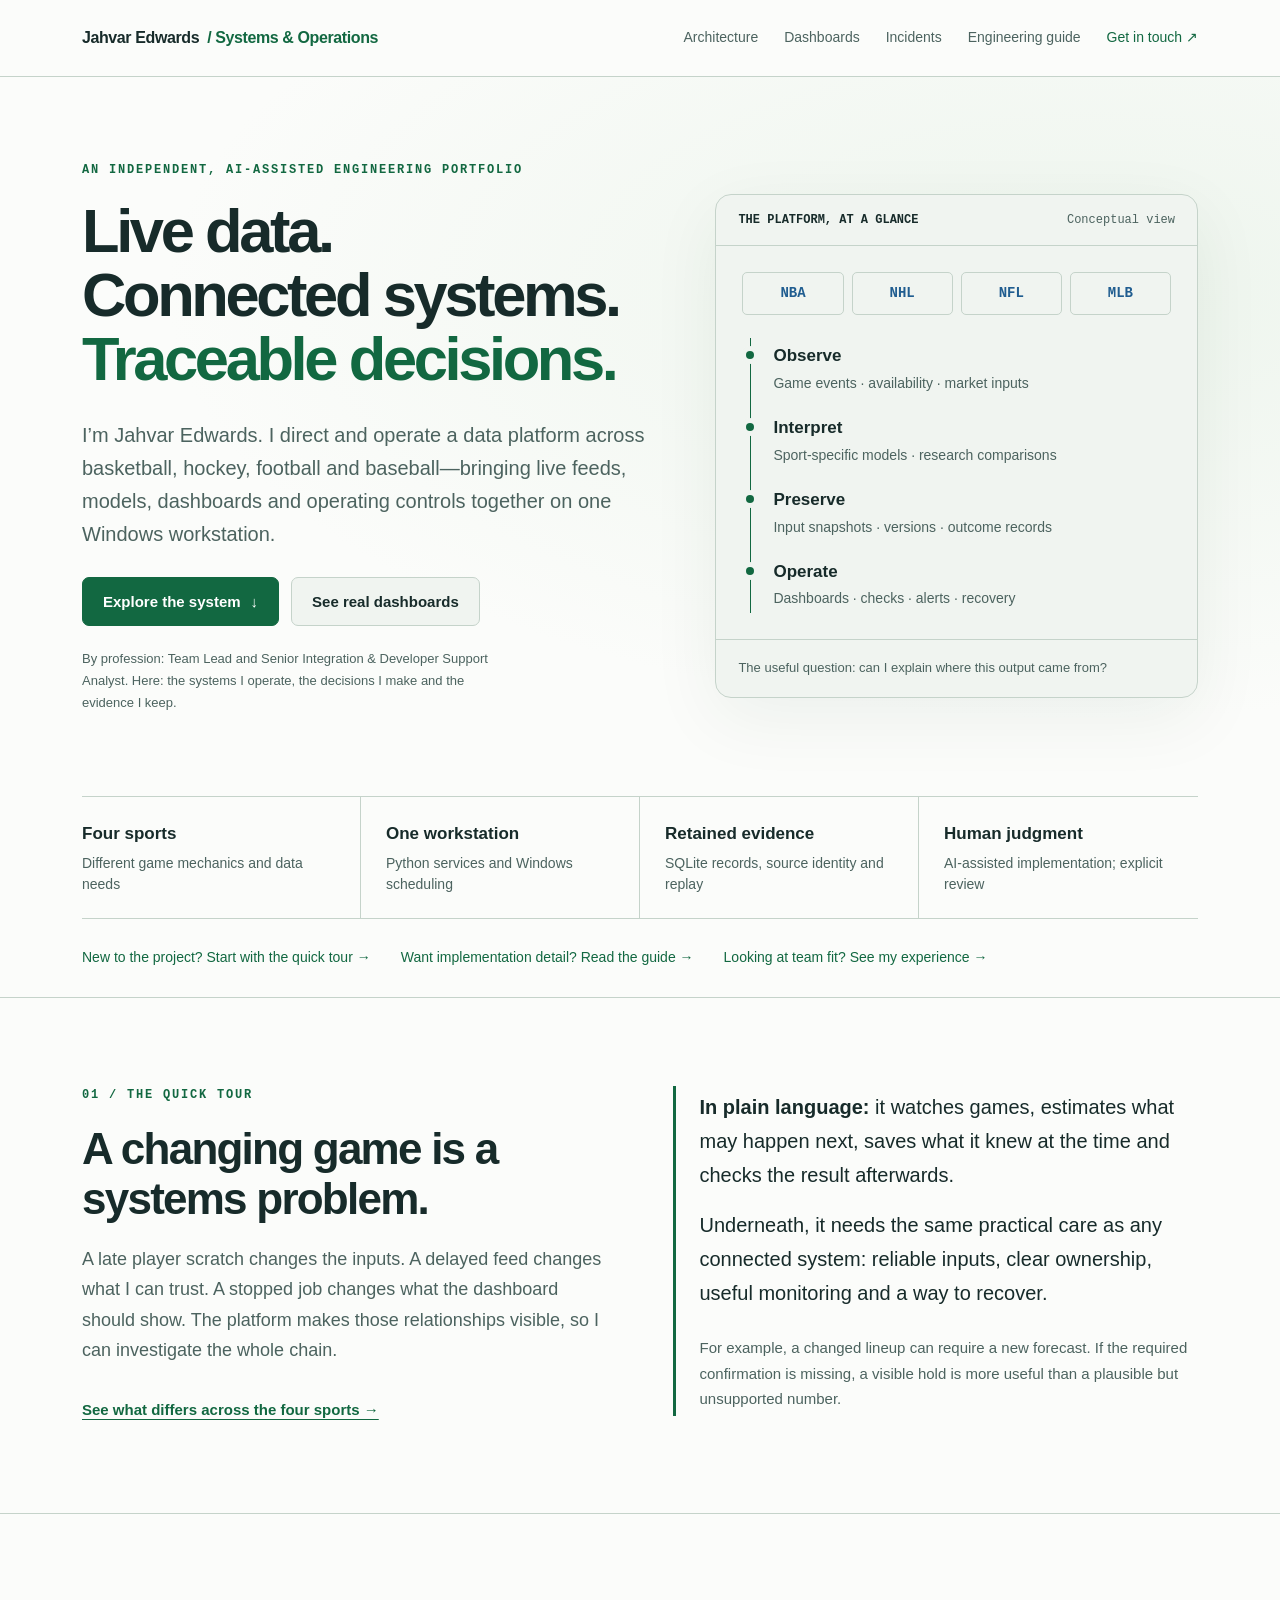
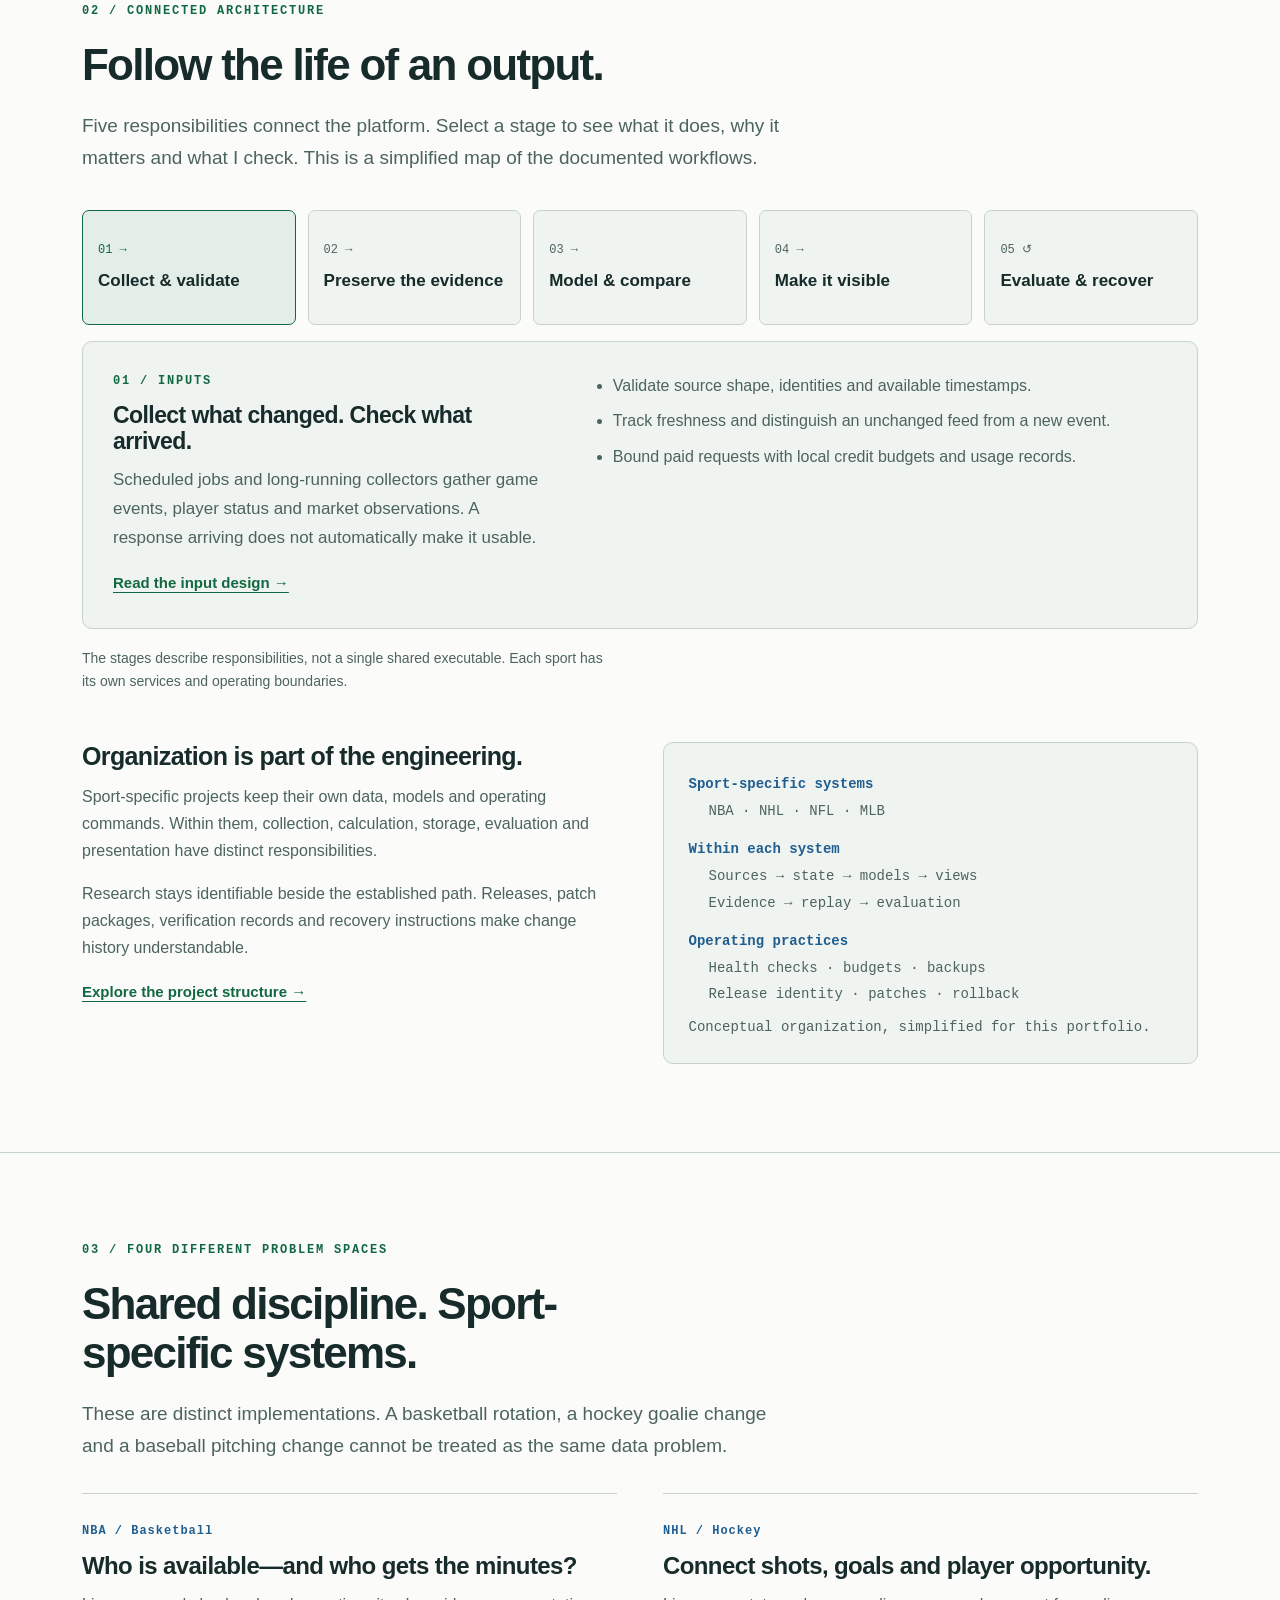
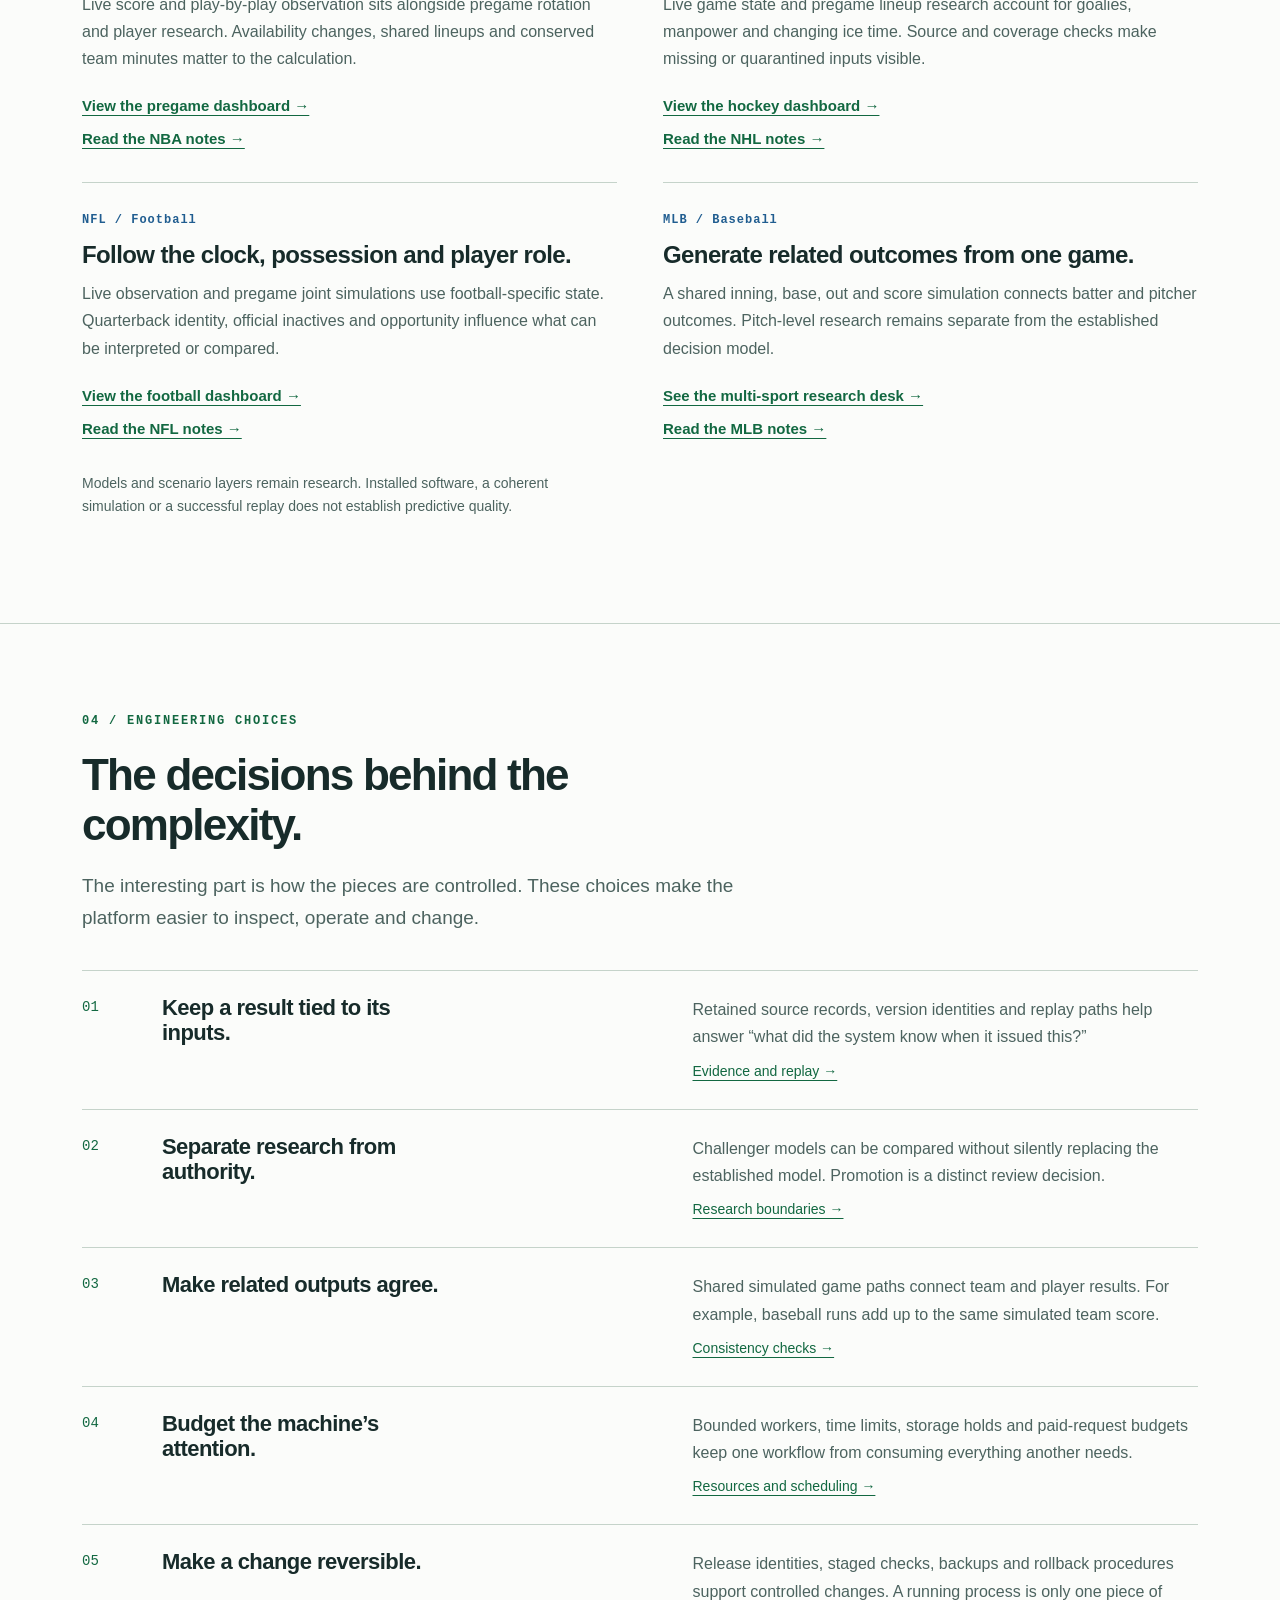
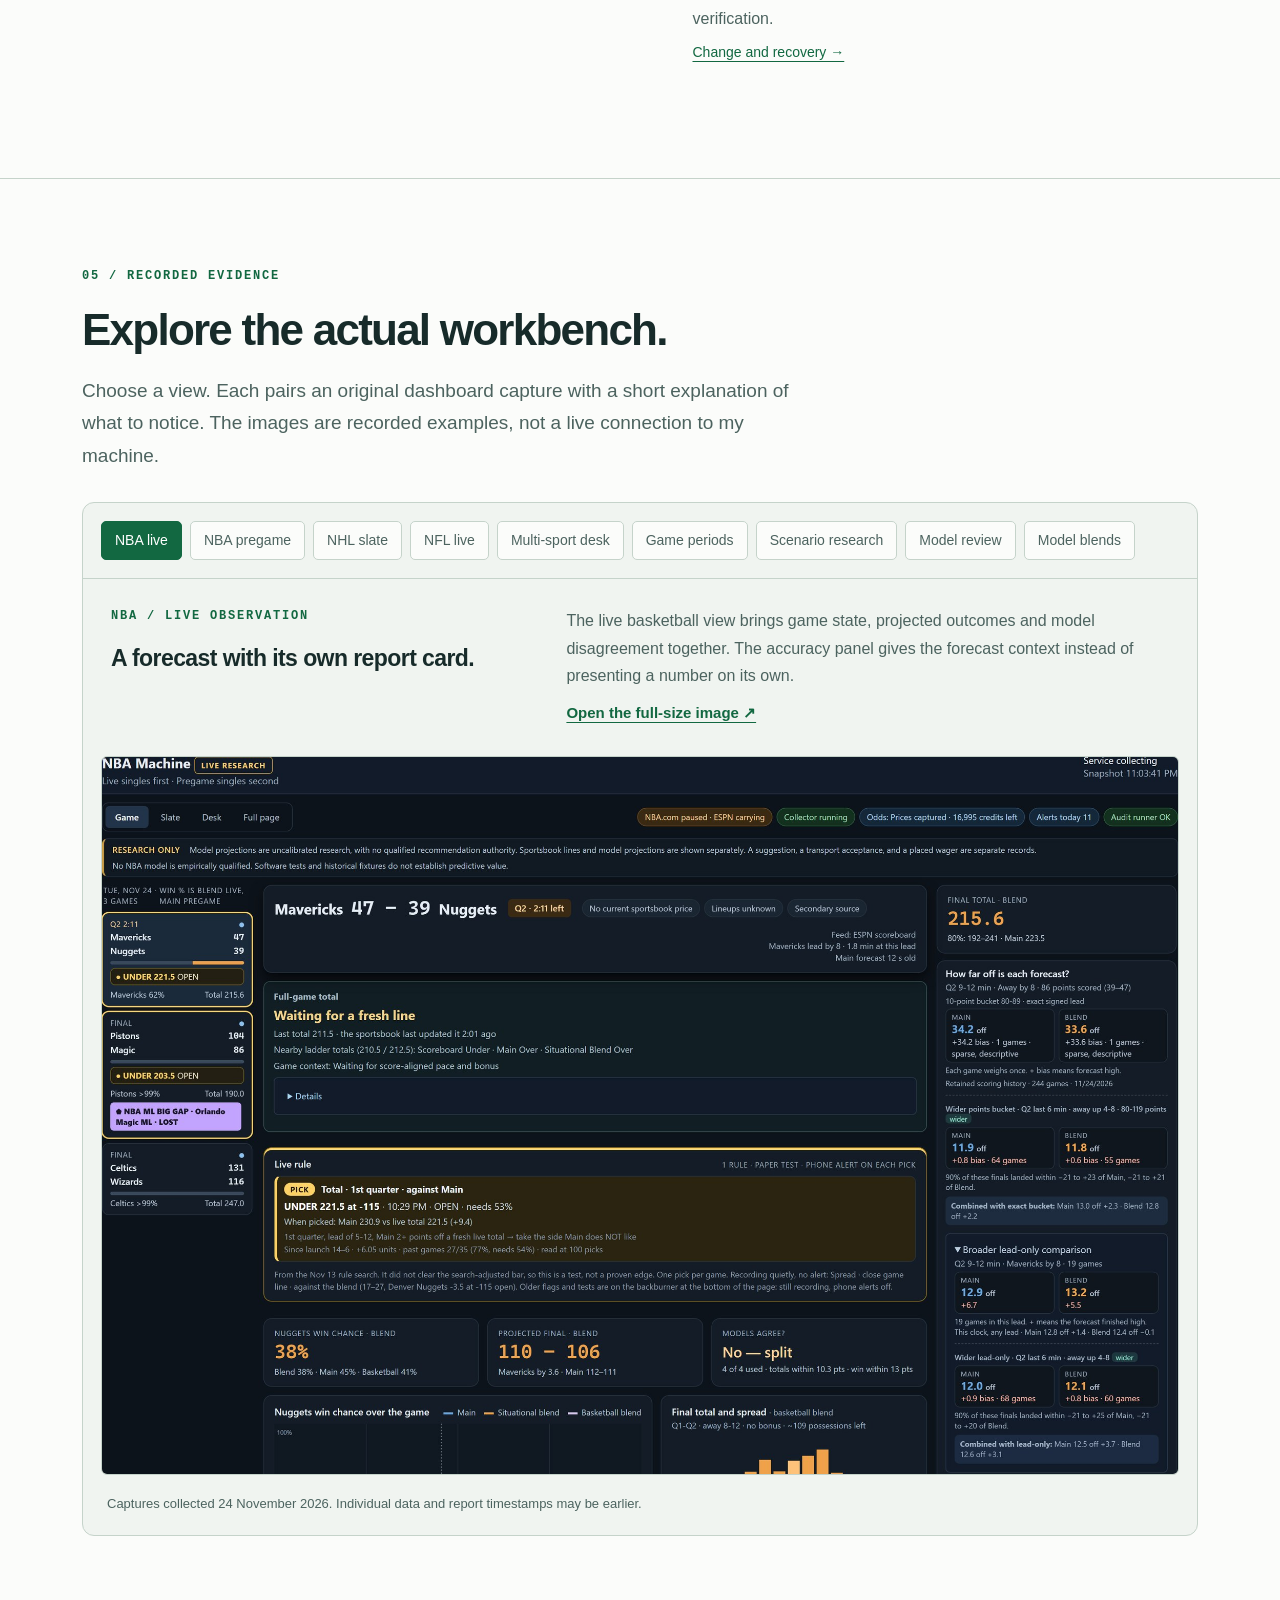
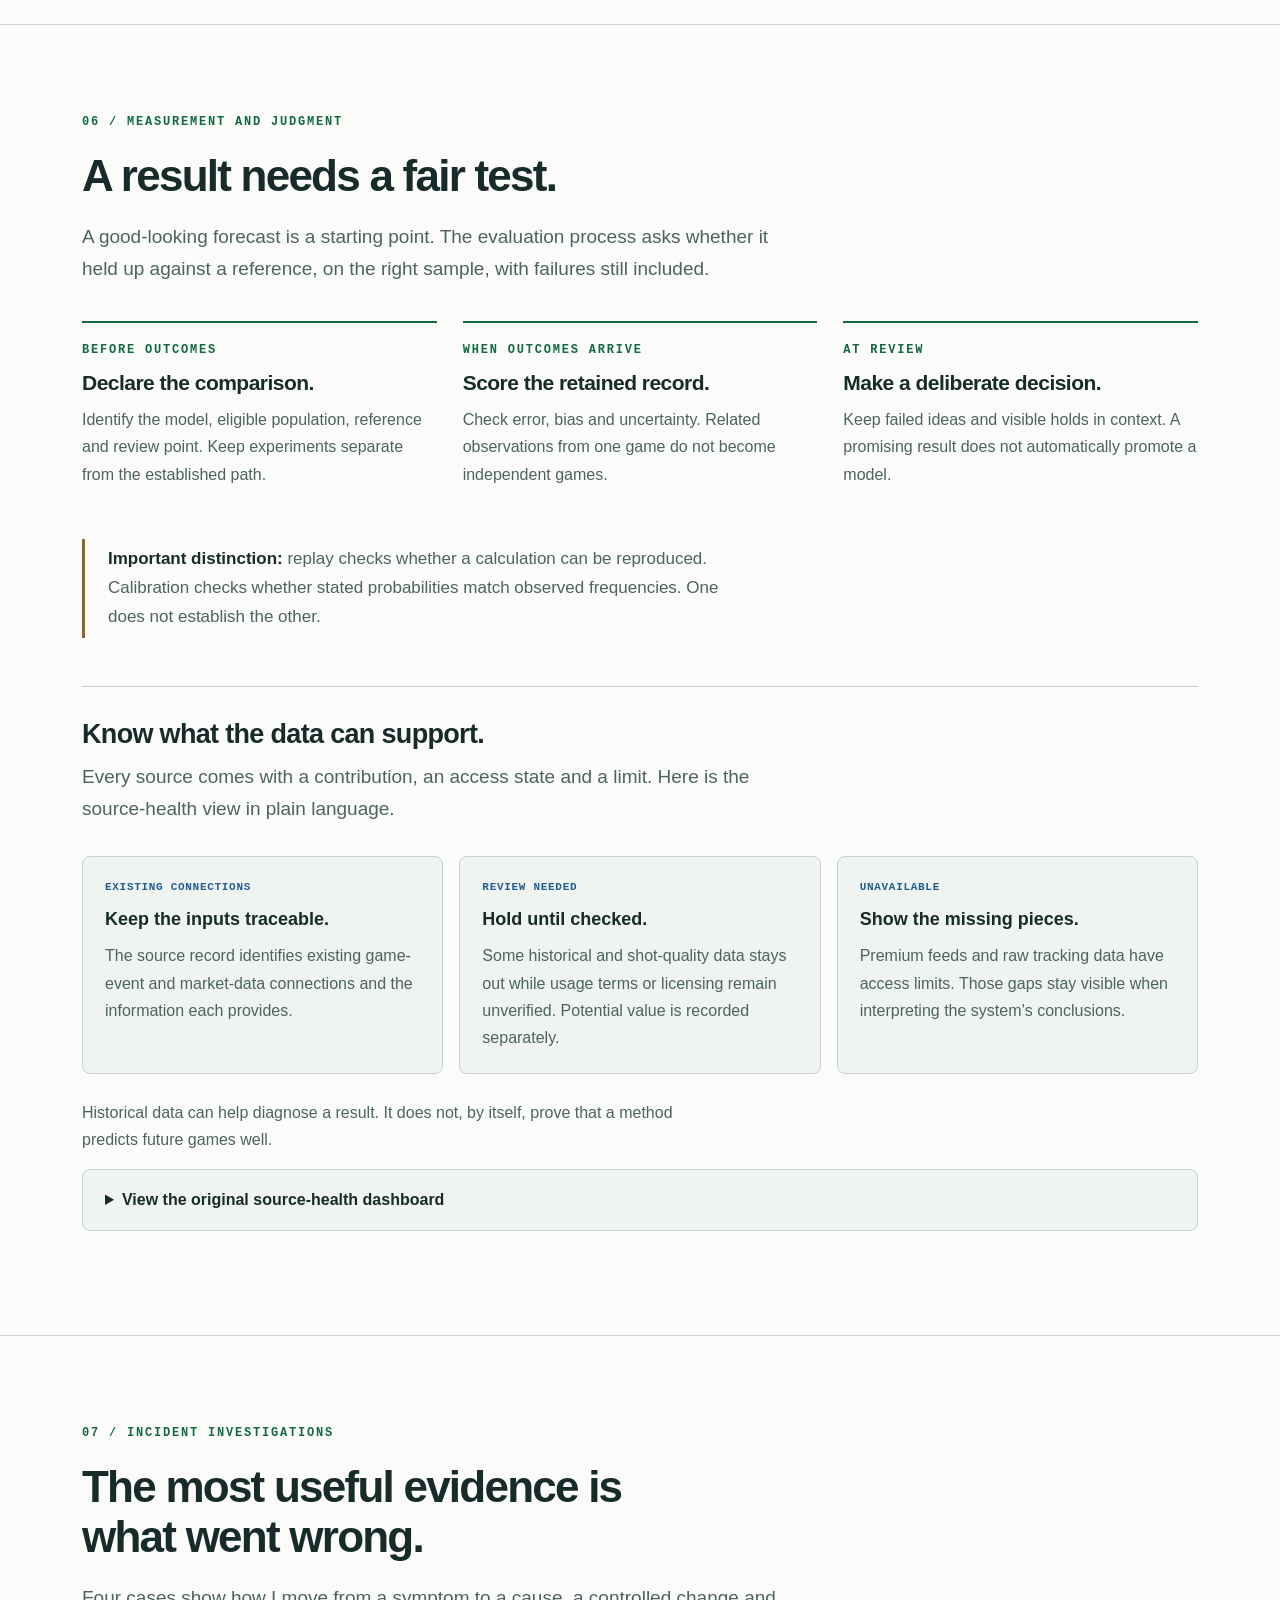
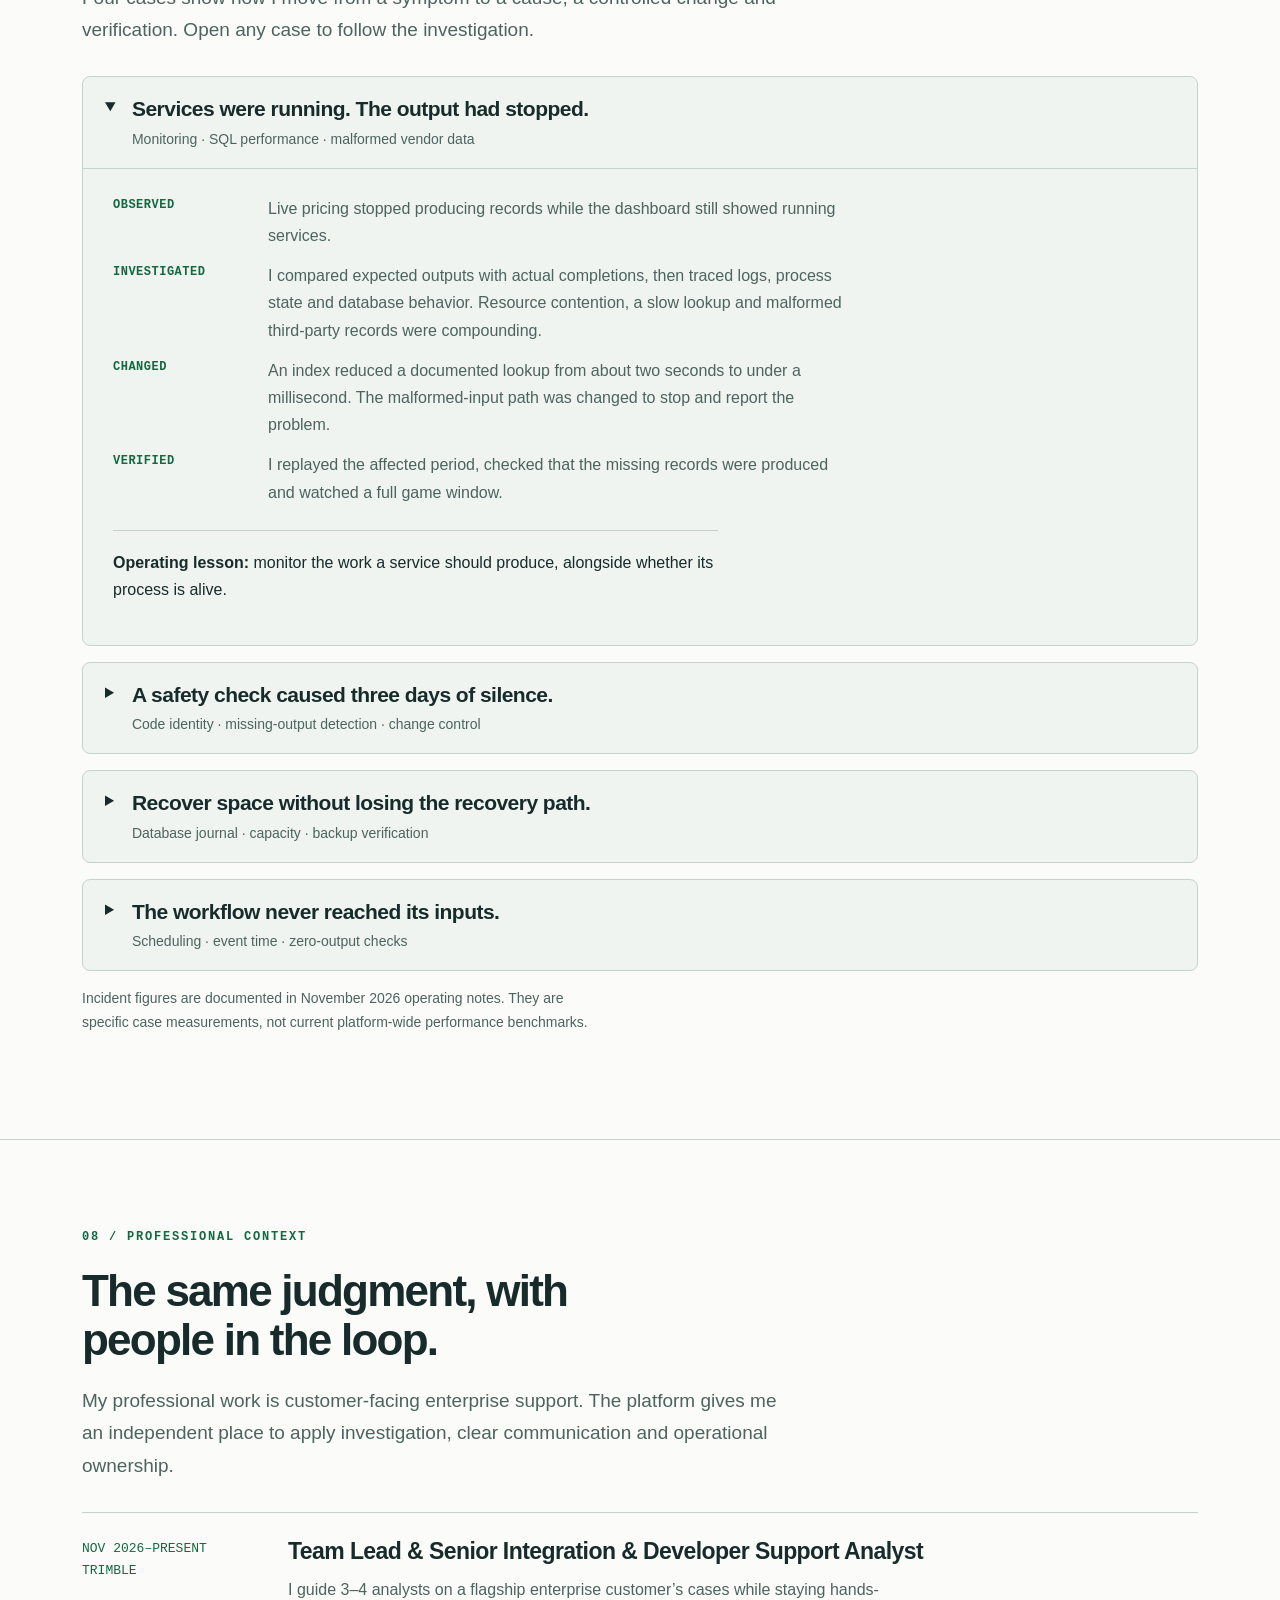
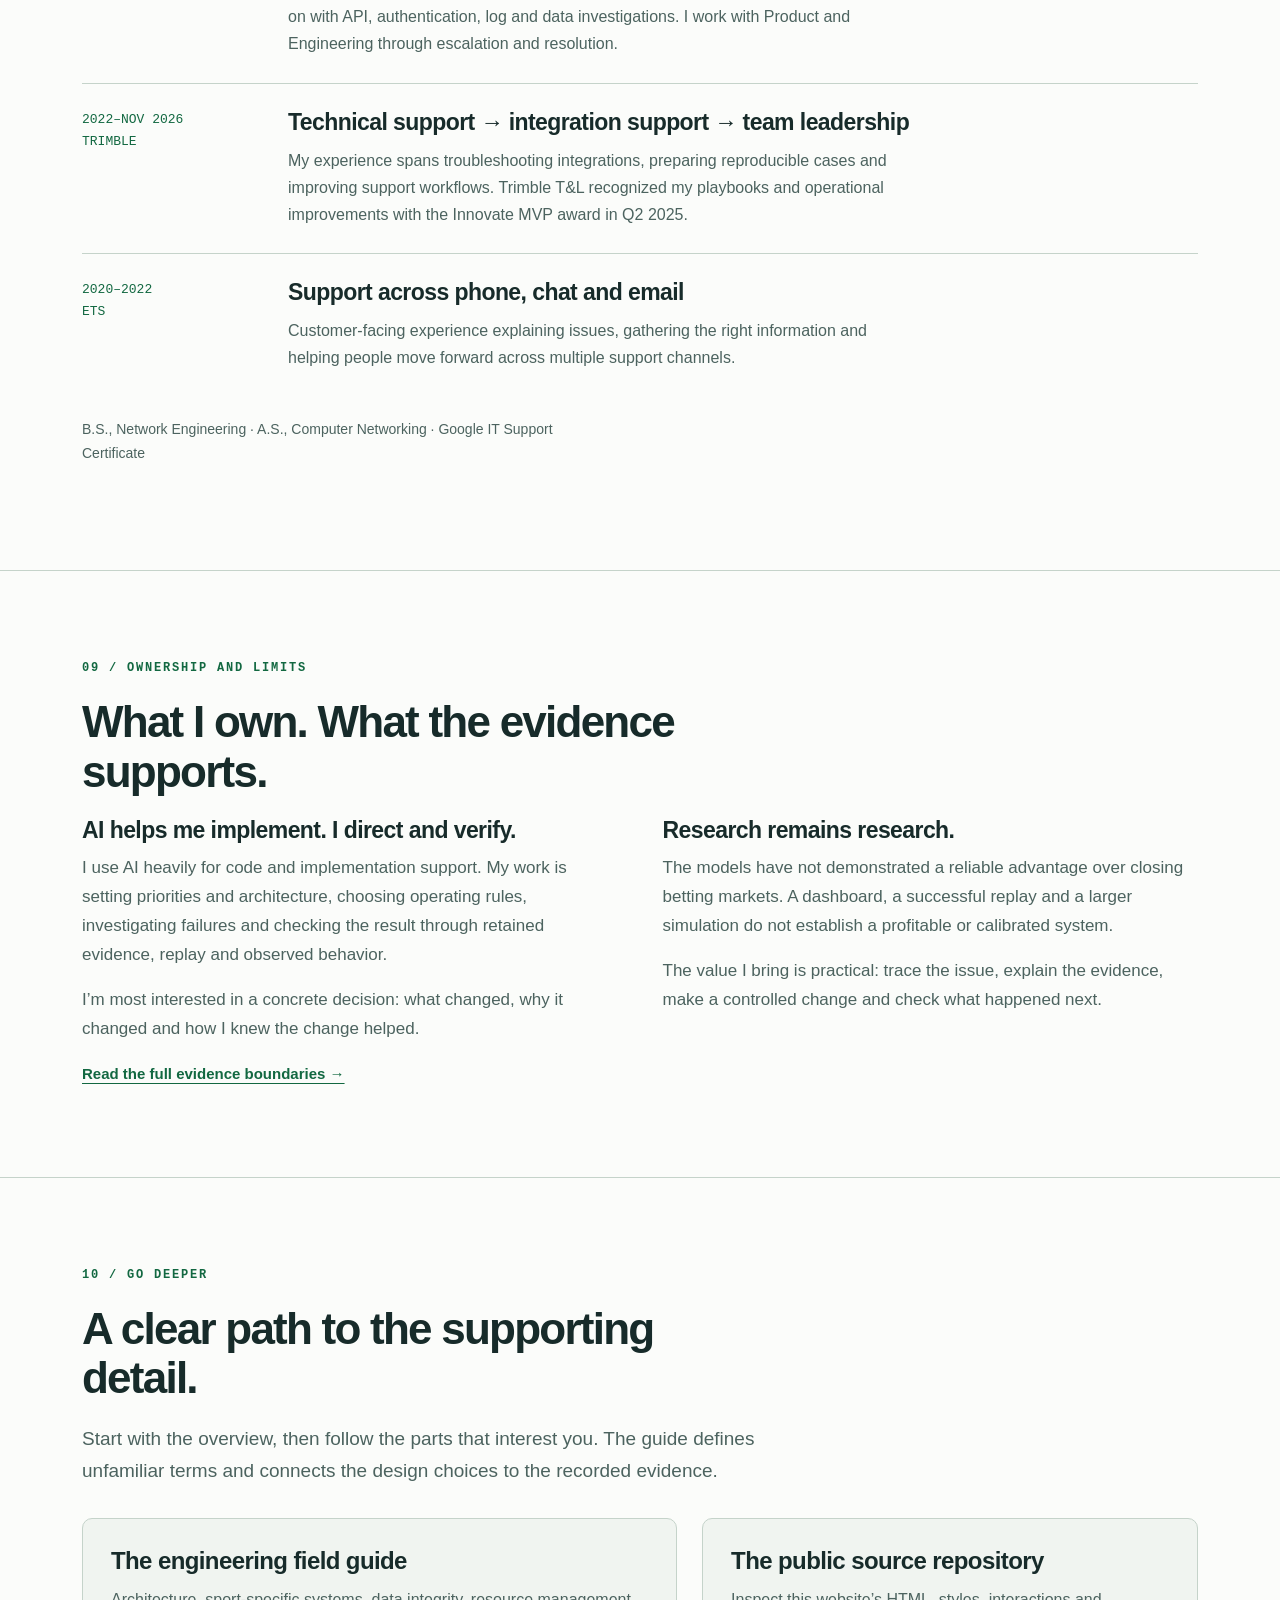
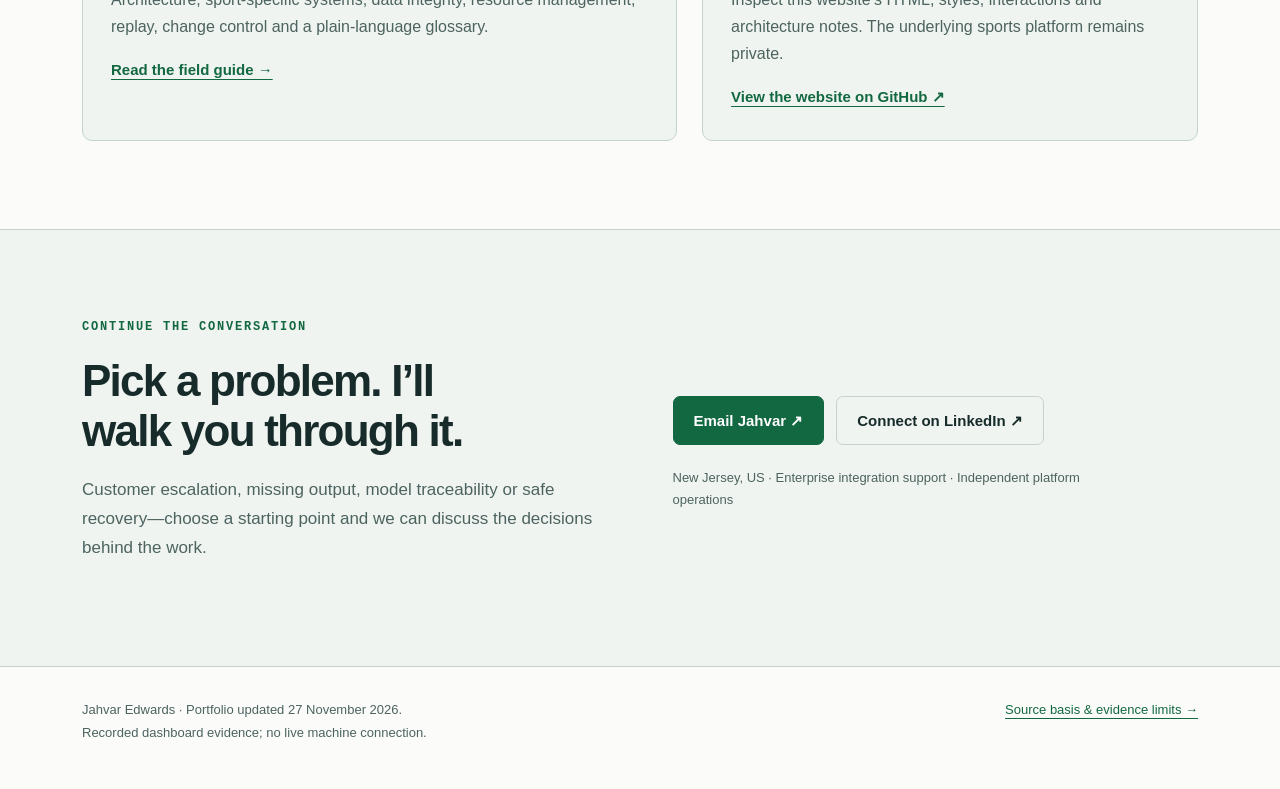
==== commit 3a118ba5: "Build an evidence-led portfolio with architecture tour and engineering guide" ====
--- a/index.html
+++ b/index.html
@@ -1,539 +1,278 @@
 <!doctype html>
 <html lang="en">
 <head>
-<meta charset="utf-8">
-<meta name="viewport" content="width=device-width, initial-scale=1">
-<title>Jahvar Edwards | Technical Support and Platform Operations</title>
-<meta name="description" content="Enterprise integration support and an independently operated, AI-assisted sports-data platform. Explore real dashboards, incident investigations and architecture.">
-<meta name="robots" content="noindex">
-<meta name="theme-color" content="#0b0e13">
-<meta property="og:title" content="Jahvar Edwards | Technical Support and Platform Operations">
-<meta property="og:description" content="Enterprise support, AI-assisted systems and incident investigation, with real dashboard examples.">
-<meta property="og:type" content="website">
-<meta property="og:url" content="https://cptvar.github.io/">
-<style>
-:root{
-  --bg:#0b0e13; --bg2:#101620; --panel:#151c27; --line:#232c3a; --line2:#334155;
-  --ink:#eaf1f8; --dim:#9fadbd; --accent:#6ee7a0; --accent2:#61b3ff; --warn:#f5b96b;
-  --mono:ui-monospace,SFMono-Regular,Menlo,Consolas,monospace;
-}
-*{box-sizing:border-box}
-html{scroll-behavior:smooth}
-section,header{scroll-margin-top:78px}
-body{margin:0;background:var(--bg);color:var(--ink);
-  font:18px/1.75 -apple-system,BlinkMacSystemFont,"Segoe UI",Roboto,Helvetica,Arial,sans-serif;
-  -webkit-font-smoothing:antialiased}
-a{color:var(--accent)}
-a:focus-visible,summary:focus-visible{outline:3px solid var(--accent2);outline-offset:5px;border-radius:3px}
-.skip{position:fixed;left:16px;top:-80px;z-index:100;padding:10px 16px;background:var(--ink);color:var(--bg)}
-.skip:focus{top:10px}
-.wrap{max-width:860px;margin:0 auto;padding:0 22px}
-
-nav{position:sticky;top:0;z-index:50;background:rgba(11,14,19,.88);backdrop-filter:blur(10px);
-  border-bottom:1px solid var(--line)}
-nav .wrap{display:flex;align-items:center;gap:20px;height:56px;overflow-x:auto;max-width:980px}
-nav .me{font-weight:700;white-space:nowrap}
-nav a{color:var(--dim);text-decoration:none;font-size:15px;white-space:nowrap;padding:10px 0}
-nav a:hover{color:var(--ink)}
-
-header{padding:70px 0 52px;
-  background:radial-gradient(900px 360px at 15% -10%, rgba(110,231,160,.10), transparent 70%)}
-.kicker{font:700 13px/1 var(--mono);letter-spacing:2.4px;text-transform:uppercase;color:var(--accent);margin-bottom:18px}
-h1{font-size:clamp(36px,5vw,58px);line-height:1.08;margin:0 0 22px;letter-spacing:-1.5px;max-width:18ch}
-.big{font-size:21px;line-height:1.65;color:var(--ink);max-width:62ch;margin:0 0 16px}
-.tagline{font-size:18px;color:var(--dim);max-width:64ch;margin:0 0 28px}
-.actions{display:flex;flex-wrap:wrap;gap:10px}
-.btn{display:inline-block;padding:11px 18px;border-radius:8px;text-decoration:none;font-size:15px;font-weight:600;
-  border:1px solid var(--line2);color:var(--ink);background:var(--panel)}
-.btn.primary{background:var(--accent);color:#06240f;border-color:var(--accent)}
-.btn:hover{border-color:var(--accent)}
-.hero-grid{max-width:1180px;display:grid;grid-template-columns:minmax(0,1.1fr) minmax(0,1fr);gap:42px;align-items:center}
-.hero-grid .big{font-size:20px;line-height:1.6}
-.hero-grid .kicker{font-size:11px;letter-spacing:1.7px;line-height:1.6}
-.hero-evidence{min-width:0;margin:0;border:1px solid var(--line2);border-radius:14px;background:var(--panel);overflow:hidden;box-shadow:0 24px 70px #0003}
-.hero-evidence .evidence-label{display:flex;justify-content:space-between;gap:12px;padding:12px 16px;font:12px/1.5 var(--mono);color:var(--dim);border-bottom:1px solid var(--line)}
-.hero-evidence .evidence-label b{color:var(--accent);font-weight:600}
-.hero-evidence img{border:0;border-radius:0;width:100%;display:block;height:auto}
-.hero-evidence figcaption{padding:16px 18px;margin:0;font-size:15px;line-height:1.6}
-.hero-evidence figcaption a{display:inline-block;margin-top:6px;font-weight:600;text-decoration:none}
-.ownership{font-size:14px;line-height:1.6;color:var(--dim);margin:20px 0 0}
-.section-intro{color:var(--dim);font-size:18px}
-.role-grid{display:grid;grid-template-columns:repeat(3,minmax(0,1fr));gap:18px;margin-top:28px}
-.role-card{border-top:2px solid var(--accent);padding:18px 0 0}
-.role-card h3{margin:0 0 10px;font-size:18px;line-height:1.4}
-.role-card p{font-size:16px;line-height:1.65;color:var(--dim);margin-bottom:14px}
-.role-card a{font-size:15px;font-weight:600;text-decoration:none}
-.proof-list{display:grid;grid-template-columns:repeat(3,minmax(0,1fr));gap:16px;margin:24px 0 0;padding:0;list-style:none;max-width:none}
-.proof-list li{margin:0;padding:15px 16px;border:1px solid var(--line);border-radius:8px;font-size:15px;line-height:1.5;color:var(--dim)}
-.proof-list strong{display:block;color:var(--ink);margin-bottom:5px}
-.contact-panel{border:1px solid var(--line2);border-radius:12px;padding:28px;background:var(--panel);margin-top:30px}
-.contact-panel h3{margin:0 0 12px;font-size:23px}
-.contact-panel p{font-size:17px;color:var(--dim)}
-.source-link{font-size:14px;margin-top:16px}
-.source-overview{margin:38px 0 0;padding-top:30px;border-top:1px solid var(--line2)}
-.source-overview h3{font-size:24px;line-height:1.3;margin:0 0 12px;letter-spacing:-.3px}
-.source-grid{display:grid;grid-template-columns:repeat(3,minmax(0,1fr));gap:14px;margin:24px 0}
-.source-card{border:1px solid var(--line2);border-radius:10px;padding:20px;background:var(--panel)}
-.source-card .status{display:block;font:600 12px/1.4 var(--mono);letter-spacing:.5px;margin-bottom:12px;color:var(--accent2)}
-.source-card strong{display:block;font-size:18px;line-height:1.4;margin-bottom:10px}
-.source-card p{font-size:16px;line-height:1.65;color:var(--dim);margin:0}
-.source-boundary{font-size:16px;line-height:1.65;border-left:3px solid var(--accent);padding-left:16px;color:var(--dim)}
-.source-overview details{max-width:none;margin-top:24px}
-.source-overview figure{margin:16px 0 4px}
-.source-overview figcaption{font-size:14px;color:var(--dim)}
-
-.stats{display:grid;grid-template-columns:repeat(auto-fit,minmax(168px,1fr));gap:1px;background:var(--line);
-  border-block:1px solid var(--line);max-width:980px;margin:0 auto}
-.stat{background:var(--bg2);padding:22px 20px}
-.stat b{display:block;font:800 27px/1.1 var(--mono);letter-spacing:-1px}
-.stat span{display:block;font-size:14px;color:var(--dim);margin-top:7px;line-height:1.5}
-
-section{padding:66px 0;border-bottom:1px solid var(--line)}
-section:last-of-type{border-bottom:0}
-h2{font-size:30px;margin:0 0 14px;letter-spacing:-.8px;line-height:1.2}
-h3{font-size:20px;margin:40px 0 10px}
-p{margin:0 0 18px;max-width:64ch}
-ul{margin:0 0 18px;padding-left:22px;max-width:64ch}
-li{margin-bottom:11px}
-
-/* plain-language callout */
-.plain{border-left:3px solid var(--accent);background:var(--panel);border-radius:0 9px 9px 0;
-  padding:18px 22px;margin:22px 0;max-width:64ch}
-.plain b{color:var(--accent);display:block;font-size:14px;letter-spacing:.6px;text-transform:uppercase;
-  font-family:var(--mono);margin-bottom:8px}
-.plain p{margin:0;font-size:18px}
-
-/* steps */
-.steps{counter-reset:s;margin:28px 0}
-.step{counter-increment:s;position:relative;padding:0 0 26px 66px;border-left:2px solid var(--line2);
-  margin-left:20px}
-.step:last-child{border-left-color:transparent;padding-bottom:0}
-.step::before{content:counter(s);position:absolute;left:-21px;top:-4px;width:40px;height:40px;border-radius:50%;
-  background:var(--panel);border:2px solid var(--accent);color:var(--accent);
-  font:700 18px/36px var(--mono);text-align:center}
-.step h3{margin:0 0 6px;font-size:19px}
-.step p{margin:0;color:var(--dim);font-size:17px}
-
-details{background:var(--panel);border:1px solid var(--line);border-radius:9px;padding:0;margin:18px 0;max-width:64ch}
-summary{cursor:pointer;padding:13px 18px;font-size:15px;color:var(--accent2);font-weight:600;list-style:none}
-summary::-webkit-details-marker{display:none}
-summary::before{content:"▸ ";font-size:13px}
-details[open] summary::before{content:"▾ "}
-details .inner{padding:0 18px 16px;font-size:16px;color:var(--dim);line-height:1.7}
-details .inner p{max-width:none;margin:0 0 12px}
-details .inner p:last-child{margin:0}
-
-figure{margin:30px 0 38px}
-figure img{width:100%;height:auto;border:1px solid var(--line2);border-radius:10px;display:block;background:var(--bg2)}
-figcaption{font-size:17px;color:var(--ink);margin-top:14px;max-width:72ch}
-figcaption .tech{display:block;font-size:15px;color:var(--dim);margin-top:8px}
-.shotlabel{font:700 12.5px/1 var(--mono);letter-spacing:1.6px;text-transform:uppercase;color:var(--accent);
-  margin-bottom:10px;display:block}
-
-.cards{display:grid;grid-template-columns:repeat(auto-fit,minmax(230px,1fr));gap:14px;margin:26px 0}
-.card{background:var(--panel);border:1px solid var(--line);border-radius:10px;padding:18px 20px}
-.card b{display:block;font-size:17px;margin-bottom:7px}
-.card span{font-size:16px;color:var(--dim);line-height:1.6}
-
-.story{background:var(--panel);border:1px solid var(--line);border-radius:10px;padding:22px 24px;margin:20px 0;max-width:68ch}
-.story h3{margin:0 0 10px;font-size:19px}
-.story p{margin:0 0 12px;font-size:17px}
-.story p:last-child{margin:0}
-.story .lesson{color:var(--accent);font-weight:600}
-
-.note{background:var(--panel);border:1px solid var(--line);border-left:3px solid var(--warn);
-  border-radius:0 10px 10px 0;padding:22px 24px;margin:32px 0;max-width:68ch}
-.note b{color:var(--warn)}
-
-footer{padding:48px 0 76px;color:var(--dim);font-size:16px}
-
-@media (prefers-color-scheme: light){
-  :root{--bg:#fff;--bg2:#f7f9fc;--panel:#f3f6fa;--line:#e2e8f0;--line2:#cbd5e1;
-        --ink:#131920;--dim:#55606d;--accent:#0f7a46;--accent2:#1263c4;--warn:#92610f}
-  nav{background:rgba(255,255,255,.92)}
-  .btn.primary{color:#fff}
-  header{background:radial-gradient(900px 360px at 15% -10%, rgba(15,122,70,.07), transparent 70%)}
-}
-@media(max-width:620px){
-  body{font-size:17px}
-  .step{padding-left:58px}
-  header{padding-top:42px}
-  .hero-grid{gap:28px}
-  .hero-grid .big{font-size:18px}
-  h1{font-size:40px;letter-spacing:-1px}
-  h2{font-size:27px}
-  .role-grid,.proof-list,.source-grid{grid-template-columns:1fr}
-  .contact-panel{padding:22px}
-  nav .wrap{gap:16px}
-  .stats{grid-template-columns:repeat(2,minmax(0,1fr))}
-}
-@media(max-width:900px){.hero-grid{grid-template-columns:1fr;max-width:860px}.hero-evidence{max-width:620px}.role-grid{gap:22px}}
-@media(max-width:760px){.source-grid{grid-template-columns:1fr}}
-@media(prefers-reduced-motion:reduce){html{scroll-behavior:auto}}
-@media print{nav,.skip,.hero-evidence{display:none}body{background:#fff;color:#111;font-size:11pt}.wrap{max-width:none}header,section,footer{padding:16px 0}.role-grid,.proof-list{display:block}a{color:#111}.story,figure{break-inside:avoid}.section-intro,.tagline,.ownership,.role-card p{color:#333}}
-</style>
+  <meta charset="utf-8">
+  <meta name="viewport" content="width=device-width, initial-scale=1">
+  <title>Jahvar Edwards | Systems, Evidence &amp; Operations</title>
+  <meta name="description" content="Inside Jahvar Edwards’s AI-assisted, four-sport data platform: connected architecture, replayable evidence, thoughtful operations and real incident investigations.">
+  <meta name="robots" content="noindex">
+  <meta name="theme-color" content="#0b1015">
+  <meta property="og:title" content="Jahvar Edwards | Systems, Evidence &amp; Operations">
+  <meta property="og:description" content="Four sports. Connected systems. Explore the architecture, dashboards and decisions behind an independently operated data platform.">
+  <meta property="og:type" content="website">
+  <meta property="og:url" content="https://cptvar.github.io/">
+  <link rel="stylesheet" href="styles.css">
+  <script src="site.js" defer></script>
 </head>
 <body>
 <a class="skip" href="#main">Skip to content</a>
-
-<nav aria-label="Portfolio sections"><div class="wrap">
-  <a class="me" href="#main">Jahvar Edwards</a>
-  <a href="#fit">Experience</a>
-  <a href="#how">Architecture</a>
-  <a href="#see">Dashboards</a>
-  <a href="#broke">Incident stories</a>
-  <a href="#contact">Contact</a>
+<nav class="site-nav" aria-label="Main navigation"><div class="wrap nav-inner">
+  <a class="brand" href="#main">Jahvar Edwards<span> / Systems &amp; Operations</span></a>
+  <button class="menu-toggle" type="button" aria-expanded="false" aria-controls="primary-navigation">Menu <span aria-hidden="true">☰</span></button>
+  <div class="nav-links" id="primary-navigation" data-open="false">
+    <a href="#how">Architecture</a><a href="#see">Dashboards</a><a href="#broke">Incidents</a>
+    <a href="engineering.html">Engineering guide</a><a class="nav-contact" href="#contact">Get in touch ↗</a>
+  </div>
 </div></nav>
-
 <main id="main" tabindex="-1">
-<header><div class="wrap hero-grid">
- <div>
-  <div class="kicker">Enterprise integration support · Independent platform operations</div>
-  <h1>I troubleshoot the whole system.</h1>
-  <p class="big">I’m Jahvar Edwards, a Team Lead and Senior Integration &amp; Developer Support
-  Analyst. I investigate complex customer issues across APIs, logs and databases, then work with
-  Product and Engineering to reach a resolution.</p>
-  <p class="tagline">Outside work, I direct and operate an AI-assisted data platform across four
-  sports. It gives me a place to put that same judgment into practice: monitor the inputs, trace
-  failures and verify what the system actually produces.</p>
-  <div class="actions">
-    <a class="btn primary" href="#broke">Read an incident</a>
-    <a class="btn" href="#see">Explore the dashboards</a>
-  </div>
-  <p class="ownership">Personally directed and operated · AI-assisted build · New Jersey, US</p>
- </div>
- <figure class="hero-evidence">
-  <div class="evidence-label"><b>Inside the platform</b><span>Recorded dashboard</span></div>
-  <a href="#see" aria-label="Explore the platform dashboard examples"><img src="img_dash.jpg" alt="Hockey dashboard showing multiple game forecasts and feed health indicators" fetchpriority="high" width="2100" height="982" decoding="async"></a>
-  <figcaption>Game data, model outputs and feed health in one operating view.
-  <br><a href="#how">See how the pieces connect →</a></figcaption>
- </figure>
+<header class="hero"><div class="wrap hero-grid">
+  <div>
+    <span class="eyebrow">An independent, AI-assisted engineering portfolio</span>
+    <h1>Live data.<br>Connected systems.<br><span>Traceable decisions.</span></h1>
+    <p class="lead">I’m Jahvar Edwards. I direct and operate a data platform across basketball,
+    hockey, football and baseball—bringing live feeds, models, dashboards and operating controls
+    together on one Windows workstation.</p>
+    <div class="actions"><a class="button primary" href="#how">Explore the system <span aria-hidden="true">↓</span></a>
+      <a class="button" href="#see">See real dashboards</a></div>
+    <p class="hero-note">By profession: Team Lead and Senior Integration &amp; Developer Support Analyst.
+    Here: the systems I operate, the decisions I make and the evidence I keep.</p>
+  </div>
+  <div class="system-cover" role="img" aria-label="Conceptual platform overview: NBA, NHL, NFL and MLB feeds connect to sport-specific models, retained evidence, dashboards and operating checks.">
+    <div class="cover-heading"><strong>THE PLATFORM, AT A GLANCE</strong><span>Conceptual view</span></div>
+    <div class="cover-body">
+      <div class="league-pills" aria-hidden="true"><span>NBA</span><span>NHL</span><span>NFL</span><span>MLB</span></div>
+      <div class="cover-rail" aria-hidden="true">
+        <div class="cover-node"><strong>Observe</strong><span>Game events · availability · market inputs</span></div>
+        <div class="cover-node"><strong>Interpret</strong><span>Sport-specific models · research comparisons</span></div>
+        <div class="cover-node"><strong>Preserve</strong><span>Input snapshots · versions · outcome records</span></div>
+        <div class="cover-node"><strong>Operate</strong><span>Dashboards · checks · alerts · recovery</span></div>
+      </div>
+    </div>
+    <div class="cover-footer">The useful question: can I explain where this output came from?</div>
+  </div>
 </div></header>
-
-<div class="stats">
-  <div class="stat"><b>4 sports</b><span>NBA, NHL, NFL and MLB workflows</span></div>
-  <div class="stat"><b>2026</b><span>independent platform work began</span></div>
-  <div class="stat"><b>1 operator</b><span>I direct, investigate and maintain it</span></div>
-  <div class="stat"><b>Real cases</b><span>documented failures and operating decisions</span></div>
+<div class="wrap">
+  <div class="foundation" aria-label="Platform foundations">
+    <div><b>Four sports</b><span>Different game mechanics and data needs</span></div>
+    <div><b>One workstation</b><span>Python services and Windows scheduling</span></div>
+    <div><b>Retained evidence</b><span>SQLite records, source identity and replay</span></div>
+    <div><b>Human judgment</b><span>AI-assisted implementation; explicit review</span></div>
+  </div>
+  <div class="tour-links" aria-label="Choose a reading path">
+    <a href="#what">New to the project? Start with the quick tour →</a>
+    <a href="engineering.html">Want implementation detail? Read the guide →</a>
+    <a href="#fit">Looking at team fit? See my experience →</a>
+  </div>
 </div>
 
+<section id="what"><div class="wrap split">
+  <div><span class="eyebrow">01 / The quick tour</span><h2>A changing game is a systems problem.</h2>
+    <p class="intro">A late player scratch changes the inputs. A delayed feed changes what I can trust.
+    A stopped job changes what the dashboard should show. The platform makes those relationships
+    visible, so I can investigate the whole chain.</p>
+    <a class="text-link" href="#sports">See what differs across the four sports →</a>
+  </div>
+  <div class="explain">
+    <p><strong>In plain language:</strong> it watches games, estimates what may happen next, saves
+    what it knew at the time and checks the result afterwards.</p>
+    <p>Underneath, it needs the same practical care as any connected system: reliable inputs,
+    clear ownership, useful monitoring and a way to recover.</p>
+    <div class="example">For example, a changed lineup can require a new forecast. If the required
+    confirmation is missing, a visible hold is more useful than a plausible but unsupported number.</div>
+  </div>
+</div></section>
+
+<section id="how"><div class="wrap">
+  <span class="eyebrow">02 / Connected architecture</span><h2>Follow the life of an output.</h2>
+  <p class="intro">Five responsibilities connect the platform. Select a stage to see what it does,
+  why it matters and what I check. This is a simplified map of the documented workflows.</p>
+  <ol class="architecture-controls" aria-label="Explore architecture stages">
+    <li><button class="stage-button" type="button" data-stage="collect" aria-pressed="true" aria-controls="architecture-detail"><span class="num">01 →</span><strong>Collect &amp; validate</strong></button></li>
+    <li><button class="stage-button" type="button" data-stage="preserve" aria-pressed="false" aria-controls="architecture-detail"><span class="num">02 →</span><strong>Preserve the evidence</strong></button></li>
+    <li><button class="stage-button" type="button" data-stage="model" aria-pressed="false" aria-controls="architecture-detail"><span class="num">03 →</span><strong>Model &amp; compare</strong></button></li>
+    <li><button class="stage-button" type="button" data-stage="publish" aria-pressed="false" aria-controls="architecture-detail"><span class="num">04 →</span><strong>Make it visible</strong></button></li>
+    <li><button class="stage-button" type="button" data-stage="review" aria-pressed="false" aria-controls="architecture-detail"><span class="num">05 ↺</span><strong>Evaluate &amp; recover</strong></button></li>
+  </ol>
+  <div id="architecture-detail" class="architecture-panel" aria-live="polite" aria-atomic="true">
+    <div><span class="eyebrow" id="stage-label">01 / Inputs</span><h3 id="stage-title">Collect what changed. Check what arrived.</h3>
+      <p id="stage-copy">Scheduled jobs and long-running collectors gather game events, player status and market observations. A response arriving does not automatically make it usable.</p>
+      <a class="text-link" id="stage-link" href="engineering.html#inputs">Read the input design →</a></div>
+    <ul id="stage-checks"><li>Validate source shape, identities and available timestamps.</li><li>Track freshness and distinguish an unchanged feed from a new event.</li><li>Bound paid requests with local credit budgets and usage records.</li></ul>
+  </div>
+  <noscript><p class="no-script">The interactive tour needs JavaScript. The <a href="engineering.html#architecture">engineering guide explains all five stages</a>.</p></noscript>
+  <p class="architecture-note">The stages describe responsibilities, not a single shared executable. Each sport has its own services and operating boundaries.</p>
+  <div class="organization">
+    <div><h3>Organization is part of the engineering.</h3>
+      <p>Sport-specific projects keep their own data, models and operating commands. Within them,
+      collection, calculation, storage, evaluation and presentation have distinct responsibilities.</p>
+      <p>Research stays identifiable beside the established path. Releases, patch packages,
+      verification records and recovery instructions make change history understandable.</p>
+      <a class="text-link" href="engineering.html#organization">Explore the project structure →</a></div>
+    <div class="tree" aria-label="Conceptual organization, not an exact directory listing">
+      <span class="tree-group"><strong>Sport-specific systems</strong><span>NBA · NHL · NFL · MLB</span></span>
+      <span class="tree-group"><strong>Within each system</strong><span>Sources → state → models → views</span><span>Evidence → replay → evaluation</span></span>
+      <span class="tree-group"><strong>Operating practices</strong><span>Health checks · budgets · backups</span><span>Release identity · patches · rollback</span></span>
+      <span class="small">Conceptual organization, simplified for this portfolio.</span>
+    </div>
+  </div>
+</div></section>
+
+<section id="sports"><div class="wrap">
+  <span class="eyebrow">03 / Four different problem spaces</span><h2>Shared discipline. Sport-specific systems.</h2>
+  <p class="intro">These are distinct implementations. A basketball rotation, a hockey goalie change
+  and a baseball pitching change cannot be treated as the same data problem.</p>
+  <div class="sport-grid">
+    <article class="sport"><span class="league">NBA / Basketball</span><h3>Who is available—and who gets the minutes?</h3>
+      <p>Live score and play-by-play observation sits alongside pregame rotation and player research.
+      Availability changes, shared lineups and conserved team minutes matter to the calculation.</p>
+      <a class="text-link" href="#see" data-gallery-link="nbapre">View the pregame dashboard →</a>
+      <br><a class="text-link" href="engineering.html#nba">Read the NBA notes →</a></article>
+    <article class="sport"><span class="league">NHL / Hockey</span><h3>Connect shots, goals and player opportunity.</h3>
+      <p>Live game state and pregame lineup research account for goalies, manpower and changing ice
+      time. Source and coverage checks make missing or quarantined inputs visible.</p>
+      <a class="text-link" href="#see" data-gallery-link="hockey">View the hockey dashboard →</a>
+      <br><a class="text-link" href="engineering.html#nhl">Read the NHL notes →</a></article>
+    <article class="sport"><span class="league">NFL / Football</span><h3>Follow the clock, possession and player role.</h3>
+      <p>Live observation and pregame joint simulations use football-specific state. Quarterback
+      identity, official inactives and opportunity influence what can be interpreted or compared.</p>
+      <a class="text-link" href="#see" data-gallery-link="football">View the football dashboard →</a>
+      <br><a class="text-link" href="engineering.html#nfl">Read the NFL notes →</a></article>
+    <article class="sport"><span class="league">MLB / Baseball</span><h3>Generate related outcomes from one game.</h3>
+      <p>A shared inning, base, out and score simulation connects batter and pitcher outcomes.
+      Pitch-level research remains separate from the established decision model.</p>
+      <a class="text-link" href="#see" data-gallery-link="desk">See the multi-sport research desk →</a>
+      <br><a class="text-link" href="engineering.html#mlb">Read the MLB notes →</a></article>
+  </div>
+  <p class="small">Models and scenario layers remain research. Installed software, a coherent simulation
+  or a successful replay does not establish predictive quality.</p>
+</div></section>
+
+<section id="engineering"><div class="wrap">
+  <span class="eyebrow">04 / Engineering choices</span><h2>The decisions behind the complexity.</h2>
+  <p class="intro">The interesting part is how the pieces are controlled. These choices make the
+  platform easier to inspect, operate and change.</p>
+  <div class="pattern-list">
+    <article class="pattern"><span class="index">01</span><h3>Keep a result tied to its inputs.</h3><p>Retained source records, version identities and replay paths help answer “what did the system know when it issued this?”<br><a href="engineering.html#evidence">Evidence and replay →</a></p></article>
+    <article class="pattern"><span class="index">02</span><h3>Separate research from authority.</h3><p>Challenger models can be compared without silently replacing the established model. Promotion is a distinct review decision.<br><a href="engineering.html#research">Research boundaries →</a></p></article>
+    <article class="pattern"><span class="index">03</span><h3>Make related outputs agree.</h3><p>Shared simulated game paths connect team and player results. For example, baseball runs add up to the same simulated team score.<br><a href="engineering.html#coherence">Consistency checks →</a></p></article>
+    <article class="pattern"><span class="index">04</span><h3>Budget the machine’s attention.</h3><p>Bounded workers, time limits, storage holds and paid-request budgets keep one workflow from consuming everything another needs.<br><a href="engineering.html#operations">Resources and scheduling →</a></p></article>
+    <article class="pattern"><span class="index">05</span><h3>Make a change reversible.</h3><p>Release identities, staged checks, backups and rollback procedures support controlled changes. A running process is only one piece of verification.<br><a href="engineering.html#changes">Change and recovery →</a></p></article>
+  </div>
+</div></section>
+
+<section id="see"><div class="wrap">
+  <span class="eyebrow">05 / Recorded evidence</span><h2>Explore the actual workbench.</h2>
+  <p class="intro">Choose a view. Each pairs an original dashboard capture with a short explanation
+  of what to notice. The images are recorded examples, not a live connection to my machine.</p>
+  <figure class="gallery">
+    <div class="gallery-controls" role="group" aria-label="Choose a dashboard view">
+      <button class="shot-button" type="button" data-shot="basketball" aria-pressed="true" aria-controls="gallery-view">NBA live</button>
+      <button class="shot-button" type="button" data-shot="nbapre" aria-pressed="false" aria-controls="gallery-view">NBA pregame</button>
+      <button class="shot-button" type="button" data-shot="hockey" aria-pressed="false" aria-controls="gallery-view">NHL slate</button>
+      <button class="shot-button" type="button" data-shot="football" aria-pressed="false" aria-controls="gallery-view">NFL live</button>
+      <button class="shot-button" type="button" data-shot="desk" aria-pressed="false" aria-controls="gallery-view">Multi-sport desk</button>
+      <button class="shot-button" type="button" data-shot="periods" aria-pressed="false" aria-controls="gallery-view">Game periods</button>
+      <button class="shot-button" type="button" data-shot="scenario" aria-pressed="false" aria-controls="gallery-view">Scenario research</button>
+      <button class="shot-button" type="button" data-shot="review" aria-pressed="false" aria-controls="gallery-view">Model review</button>
+      <button class="shot-button" type="button" data-shot="blends" aria-pressed="false" aria-controls="gallery-view">Model blends</button>
+    </div>
+    <div id="gallery-view">
+      <div class="gallery-copy" aria-live="polite" aria-atomic="true">
+        <div><span class="eyebrow" id="shot-category">NBA / Live observation</span><h3 id="shot-title">A forecast with its own report card.</h3></div>
+        <div><p id="shot-copy">The live basketball view brings game state, projected outcomes and model disagreement together. The accuracy panel gives the forecast context instead of presenting a number on its own.</p>
+          <a class="text-link" id="shot-full" href="img_nba.jpg">Open the full-size image ↗</a></div>
+      </div>
+      <div class="gallery-image"><a id="shot-image-link" href="img_nba.jpg" aria-label="Open full-size NBA live dashboard"><img id="shot-image" src="img_nba.jpg" width="2100" height="1400" loading="lazy" decoding="async" alt="Recorded NBA live dashboard with game projections and a model accuracy panel"></a></div>
+    </div>
+    <figcaption>Captures collected 24 November 2026. Individual data and report timestamps may be earlier.</figcaption>
+  </figure>
+  <noscript><div class="no-script"><p>All dashboard images are available without the interactive selector:</p><ul><li><a href="img_nba.jpg">NBA live</a></li><li><a href="img_nbapre.jpg">NBA pregame</a></li><li><a href="img_dash.jpg">NHL</a></li><li><a href="img_nfl.jpg">NFL</a></li><li><a href="img_mlb.jpg">Multi-sport desk</a></li><li><a href="img_periods.jpg">Game periods</a></li><li><a href="img_scenario.jpg">Scenarios</a></li><li><a href="img_review.jpg">Review</a></li><li><a href="img_blends.jpg">Blends</a></li></ul></div></noscript>
+</div></section>
+
+<section id="grade"><div class="wrap">
+  <span class="eyebrow">06 / Measurement and judgment</span><h2>A result needs a fair test.</h2>
+  <p class="intro">A good-looking forecast is a starting point. The evaluation process asks whether
+  it held up against a reference, on the right sample, with failures still included.</p>
+  <div class="steps">
+    <div class="evaluation-step"><span class="eyebrow">Before outcomes</span><h3>Declare the comparison.</h3><p>Identify the model, eligible population, reference and review point. Keep experiments separate from the established path.</p></div>
+    <div class="evaluation-step"><span class="eyebrow">When outcomes arrive</span><h3>Score the retained record.</h3><p>Check error, bias and uncertainty. Related observations from one game do not become independent games.</p></div>
+    <div class="evaluation-step"><span class="eyebrow">At review</span><h3>Make a deliberate decision.</h3><p>Keep failed ideas and visible holds in context. A promising result does not automatically promote a model.</p></div>
+  </div>
+  <p class="boundary"><strong>Important distinction:</strong> replay checks whether a calculation can
+  be reproduced. Calibration checks whether stated probabilities match observed frequencies. One does
+  not establish the other.</p>
+  <div class="source-overview" id="sources">
+    <h3>Know what the data can support.</h3><p class="intro">Every source comes with a contribution,
+    an access state and a limit. Here is the source-health view in plain language.</p>
+    <div class="source-grid">
+      <div class="source-card"><span class="status">EXISTING CONNECTIONS</span><strong>Keep the inputs traceable.</strong><p>The source record identifies existing game-event and market-data connections and the information each provides.</p></div>
+      <div class="source-card"><span class="status">REVIEW NEEDED</span><strong>Hold until checked.</strong><p>Some historical and shot-quality data stays out while usage terms or licensing remain unverified. Potential value is recorded separately.</p></div>
+      <div class="source-card"><span class="status">UNAVAILABLE</span><strong>Show the missing pieces.</strong><p>Premium feeds and raw tracking data have access limits. Those gaps stay visible when interpreting the system’s conclusions.</p></div>
+    </div>
+    <p class="source-boundary">Historical data can help diagnose a result. It does not, by itself,
+    prove that a method predicts future games well.</p>
+    <details><summary>View the original source-health dashboard</summary><div class="detail-body">
+      <p>The archived technical view records source-by-source access states and coverage. Its states
+      describe the capture, not a current access check.</p><p><a href="img_sources.jpg">Open the full-size source-health image ↗</a></p>
+      <figure><img src="img_sources.jpg" width="1700" height="909" loading="lazy" decoding="async" alt="Archived source-health table showing existing feeds, unverified terms or licensing and unavailable data"><figcaption>Original dashboard evidence; the summary above explains the decisions.</figcaption></figure>
+    </div></details>
+  </div>
+</div></section>
+
+<section id="broke"><div class="wrap">
+  <span class="eyebrow">07 / Incident investigations</span><h2>The most useful evidence is what went wrong.</h2>
+  <p class="intro">Four cases show how I move from a symptom to a cause, a controlled change and
+  verification. Open any case to follow the investigation.</p>
+  <details open id="case-output"><summary><span class="case-summary"><strong>Services were running. The output had stopped.</strong><span>Monitoring · SQL performance · malformed vendor data</span></span></summary><div class="case-body">
+    <dl><dt>Observed</dt><dd>Live pricing stopped producing records while the dashboard still showed running services.</dd>
+      <dt>Investigated</dt><dd>I compared expected outputs with actual completions, then traced logs, process state and database behavior. Resource contention, a slow lookup and malformed third-party records were compounding.</dd>
+      <dt>Changed</dt><dd>An index reduced a documented lookup from about two seconds to under a millisecond. The malformed-input path was changed to stop and report the problem.</dd>
+      <dt>Verified</dt><dd>I replayed the affected period, checked that the missing records were produced and watched a full game window.</dd></dl>
+    <p class="case-lesson"><strong>Operating lesson:</strong> monitor the work a service should produce, alongside whether its process is alive.</p>
+  </div></details>
+  <details id="case-identity"><summary><span class="case-summary"><strong>A safety check caused three days of silence.</strong><span>Code identity · missing-output detection · change control</span></span></summary><div class="case-body">
+    <dl><dt>Observed</dt><dd>A downstream workflow produced nothing after I edited a watched file.</dd><dt>Investigated</dt><dd>The code fingerprint no longer matched. The component correctly refused to run, but that refusal was not being surfaced clearly.</dd><dt>Changed</dt><dd>I made the hold visible through alerting and began batching changes that touched model-affecting code into a planned window.</dd><dt>Verified</dt><dd>The investigation compared expected and actual job completions—the check the green status page had been missing.</dd></dl>
+    <p class="case-lesson"><strong>Operating lesson:</strong> a deliberate safety hold needs an observable status and a clear next action.</p>
+  </div></details>
+  <details id="case-storage"><summary><span class="case-summary"><strong>Recover space without losing the recovery path.</strong><span>Database journal · capacity · backup verification</span></span></summary><div class="case-body">
+    <dl><dt>Observed</dt><dd>A database journal had grown to roughly 122 GB and was putting the volume under pressure.</dd><dt>Investigated</dt><dd>I established what recovery depended on and what state had to be retained before making a change.</dd><dt>Changed</dt><dd>I kept a verified copy, reduced the journal to about 36 GB and retained the pre-change copy until the next day.</dd><dt>Verified</dt><dd>I confirmed the database opened and queried correctly before removing the old copy.</dd></dl>
+    <p class="case-lesson"><strong>Operating lesson:</strong> understand dependencies, preserve a recovery point, change, verify, then clean up.</p>
+  </div></details>
+  <details id="case-timing"><summary><span class="case-summary"><strong>The workflow never reached its inputs.</strong><span>Scheduling · event time · zero-output checks</span></span></summary><div class="case-body">
+    <dl><dt>Observed</dt><dd>A component’s evaluation history was empty across the games it had been scheduled for.</dd><dt>Investigated</dt><dd>Stages used scheduled game start rather than actual start. Their eligibility windows could close before the required inputs arrived.</dd><dt>Changed</dt><dd>I corrected the timing reference and added a check for zero output during a period when work should have occurred.</dd><dt>Verified</dt><dd>The audit treated eligible work and actual output as separate questions, rather than relying on the absence of exceptions.</dd></dl>
+    <p class="case-lesson"><strong>Operating lesson:</strong> “nothing failed” and “the work happened” are different claims.</p>
+  </div></details>
+  <p class="small">Incident figures are documented in November 2026 operating notes. They are specific
+  case measurements, not current platform-wide performance benchmarks.</p>
+</div></section>
+
 <section id="fit"><div class="wrap">
-  <h2>How this translates to a team</h2>
-  <p class="section-intro">My day job provides the customer and escalation experience. The platform
-  shows how I apply it when I own the system and the investigation.</p>
-  <div class="role-grid">
-    <article class="role-card"><h3>Technical and integration support</h3>
-      <p>Work through APIs, authentication, logs and data to explain a failure. Give engineering a
-      reproducible case and keep the customer informed through resolution.</p>
-      <a href="#broke">Read a root-cause investigation →</a></article>
-    <article class="role-card"><h3>Platform and NOC operations</h3>
-      <p>Watch for missing output as well as stopped processes. Use monitoring, runbooks, backups and
-      replay checks to make changes with a clear recovery path.</p>
-      <a href="#how">Follow the operating workflow →</a></article>
-    <article class="role-card"><h3>Data and live sports operations</h3>
-      <p>Trace a forecast to its inputs, account for changing availability and preserve the record
-      needed to evaluate it. Make uncertainty visible before it becomes a confident answer.</p>
-      <a href="#grade">Explore the evaluation process →</a></article>
-  </div>
-  <ul class="proof-list">
-    <li><strong>Enterprise experience</strong>Trimble support since 2022; promoted to Team Lead and Senior Analyst in November 2026.</li>
-    <li><strong>Functional leadership</strong>Guide 3–4 analysts on a flagship enterprise customer’s cases, alongside hands-on investigation.</li>
-    <li><strong>Recognized improvement</strong>Trimble T&amp;L MVP, Innovate, Q2 2025, for support playbooks and operational improvements.</li>
-  </ul>
-</div></section>
-
-<section id="what"><div class="wrap">
-  <h2>A live data platform, explained simply</h2>
-  <p>The platform collects game events, player availability and market data across basketball,
-  hockey, football and baseball. It uses several methods to estimate what may happen next, saves
-  their predictions and compares them with the eventual results.</p>
-  <p>For example, a late player scratch changes the inputs. A delayed feed can make a plausible
-  forecast out of date. The work is understanding those dependencies and showing when an output
-  needs more evidence.</p>
-
-  <div class="plain">
-    <b>The operating principle</b>
-    <p>A running process is only the beginning. I check whether the expected output arrived, whether
-    its inputs were usable and whether its result can be evaluated afterwards.</p>
-  </div>
-
-  <p>The platform also runs scheduled work unattended. Health checks and phone alerts help surface
-  stale feeds, stalled jobs and resource constraints so I can investigate the part that needs attention.</p>
-
-  <p>And when it cannot trust what it is being told, it stops. A machine that confidently prints a
-  wrong number is worse than one that says nothing.</p>
-
-  <details><summary>For the technical reader</summary>
-    <div class="inner">
-      <p>Four sport-specific systems (NBA, NHL, NFL, MLB) on one Windows host, using scheduled jobs and
-      long-running collector and scoring services. Ingest covers play-by-play, box scores, injuries,
-      rosters and confirmed lineups, plus paid and free odds — paid pulls metered against a per-day
-      credit budget with a usage ledger. Storage is SQLite with WAL, scheduled checkpoints, index
-      tuning and archival.</p>
-      <p>Each sport runs a Main model plus challengers — score-state win probability, Poisson goal
-      models, drive simulation, four-factor and shot-rate × shot-quality structural blends, and
-      period/quarter/half panels. Guards fail closed on malformed vendor data. Operations: health
-      checks per job, resource and storage ceilings, push alerts, written runbooks, staged installs
-      with tested rollback, nightly golden-case replays.</p>
-    </div>
-  </details>
-</div></section>
-
-<section id="how"><div class="wrap">
-  <h2>From changing inputs to a checked result</h2>
-  <p class="section-intro">Five connected stages. Each needs a clear input, a useful output and a way
-  to notice when something is missing.</p>
-
-  <div class="steps">
-    <div class="step">
-      <h3>It collects</h3>
-      <p>Collectors gather game events, player status and prices on their own schedules. Source
-      freshness and paid API budgets are part of the operating checks.</p>
-    </div>
-    <div class="step">
-      <h3>It remembers</h3>
-      <p>SQLite records preserve inputs, predictions and outcomes. Keeping the earlier record makes
-      it possible to investigate an output and evaluate a method without rewriting its history.</p>
-    </div>
-    <div class="step">
-      <h3>It compares several methods</h3>
-      <p>A reference model and challenger methods run alongside one another. Differences between
-      them remain visible, with availability and uncertainty affecting how an output is interpreted.</p>
-    </div>
-    <div class="step">
-      <h3>It grades itself</h3>
-      <p>Settled results support checks of forecast error, bias and uncertainty. Review points are
-      defined in advance, and a promising challenger does not automatically replace the reference.</p>
-    </div>
-    <div class="step">
-      <h3>It holds outputs that need more evidence</h3>
-      <p>Guards can hold an output when required inputs or validation checks are missing. Operating
-      alerts help separate a deliberate hold from a service that has stopped doing its job.</p>
-    </div>
-  </div>
-
-  <div class="plain">
-    <b>What I own</b>
-    <p>I set priorities and operating rules, direct AI-assisted implementation, investigate failures
-    and check the results. Backups, replay checks and rollback procedures support that work.</p>
-  </div>
-</div></section>
-
-<section id="see"><div class="wrap">
-  <h2>Real dashboards, with the context to read them</h2>
-  <p class="section-intro">Screens captured from my platform on 24 November 2026. These are recorded
-  examples; the displayed forecasts and health states describe that capture, not a live feed.</p>
-
-  <figure>
-    <span class="shotlabel">A basketball game, in progress</span>
-    <img src="img_nba.jpg" alt="Live basketball dashboard with projections and accuracy panel" width="2100" height="1400" decoding="async" loading="lazy">
-    <figcaption>The game is in the second quarter. The machine thinks the final score will be about
-    110–106, and it says plainly that its methods <em>disagree</em> with each other right now. The box
-    on the right is its own report card: how far off it has been in games like this one.
-    <span class="tech">Technical: live total and projected final, model-agreement state, a live rule
-    labelled as a paper test with its running record and a read date at 100 picks, and a
-    miss-distribution panel bucketed by points scored and by lead, with bias separated for Main and
-    the blend. Chips carry source-failover state and remaining paid odds credits.</span></figcaption>
-  </figure>
-
-  <figure>
-    <span class="shotlabel">A whole night of hockey</span>
-    <img src="img_dash.jpg" alt="NHL dashboard showing fifteen games" width="2100" height="982" decoding="async" loading="lazy">
-    <figcaption>Fifteen games at once, each with who it favours and how many goals it expects. The
-    buttons let me jump to just the close games, or just the ones where the methods are arguing. Up in
-    the corner, the machine is admitting that some of its own data is stale — it tells on itself.
-    <span class="tech">Technical: slate view with per-game win probability and projected total,
-    filters for 40–60% games, model disagreement and alert state, and health chips reporting feed
-    staleness and a late audit runner.</span></figcaption>
-  </figure>
-
-  <figure>
-    <span class="shotlabel">Football — a guess that already finished</span>
-    <img src="img_nfl.jpg" alt="NFL dashboard showing a settled flagged pick" width="2100" height="1366" decoding="async" loading="lazy">
-    <figcaption>This one has a result. The machine said Houston would win, and they did. The label
-    says <strong>PAPER, NOT PROVEN</strong>, which is me reminding myself that one correct guess
-    proves nothing at all.
-    <span class="tech">Technical: settled flag with original decimal price retained so the record
-    cannot be improved retrospectively, the week's card with per-flag outcomes, and forecast error
-    split by clock and lead.</span></figcaption>
-  </figure>
-</div></section>
-
-<section id="grade"><div class="wrap">
-  <h2>Evaluation is part of the system</h2>
-  <p class="section-intro">A short run of good results can be misleading. The platform uses declared
-  review points, preserved records and comparisons against a reference to make decisions easier to audit.</p>
-
-  <div class="cards">
-    <div class="card"><b>Decide the test first</b><span>Before a new method is allowed to count, I write down how many games it has to be measured over and the date I will look. No peeking early.</span></div>
-    <div class="card"><b>No automatic promotion</b><span>Even if a method looks great, it does not replace the favourite until it has cleared the bar. The system will not do it for me.</span></div>
-    <div class="card"><b>Count games once</b><span>The same game cannot be counted several times to make a sample look bigger than it is.</span></div>
-    <div class="card"><b>Keep the losses</b><span>Ideas that failed stay in the record. The failures are the useful part.</span></div>
-  </div>
-
-  <figure>
-    <span class="shotlabel">The report card</span>
-    <img src="img_review.jpg" alt="Prospective review table scoring each model" width="2100" height="996" decoding="async" loading="lazy">
-    <figcaption>Every method, scored: how far off on average, whether it leans high or low, and how it
-    compares head-to-head with the favourite. "Warm-up" means it has not earned an opinion yet.
-    <span class="tech">Technical: prospective review over independently settled games — total MAE,
-    margin MAE, bias, 95% coverage and paired delta versus Main. Finals wait six hours for revisions;
-    review checkpoint at 80 games; no automatic promotion.</span></figcaption>
-  </figure>
-
-  <figure>
-    <span class="shotlabel">Six ways of combining opinions</span>
-    <img src="img_blends.jpg" alt="Blend lab showing six declared methods" width="2100" height="1130" decoding="async" loading="lazy">
-    <figcaption>Six different recipes for mixing the methods together, each written down in advance
-    with its own rule — and each one showing <em>why</em> it is holding back rather than silently
-    producing a number.
-    <span class="tech">Technical: equal-weight family reference, 60/40 Main anchor, disagreement guard
-    on a declared distribution limit, regularised consensus pool, lineup-opportunity method gated on
-    confirmed dressed skaters and goalies, and a situational learner requiring 30 settled comparable
-    games at the same lead bucket.</span></figcaption>
-  </figure>
-
-  <div class="source-overview" id="sources">
-    <h3>Know what the data can support</h3>
-    <p>Finding a source is only the first step. I record what it contributes, whether I can access
-    it and what still needs checking before it can be used.</p>
-    <div class="source-grid">
-      <div class="source-card">
-        <span class="status">EXISTING CONNECTIONS</span>
-        <strong>Keep the inputs traceable</strong>
-        <p>The source record identifies the existing game-event and market-data connections, along
-        with the information each provides.</p>
-      </div>
-      <div class="source-card">
-        <span class="status">REVIEW NEEDED</span>
-        <strong>Hold until checked</strong>
-        <p>Some historical and shot-quality data stays out while usage terms or licensing remain
-        unverified. Potential value is recorded separately from permission to use it.</p>
-      </div>
-      <div class="source-card">
-        <span class="status">UNAVAILABLE</span>
-        <strong>Show the missing pieces</strong>
-        <p>Premium feeds and raw tracking data have access limits. I document those gaps so the
-        system’s conclusions can be read with the limits in view.</p>
-      </div>
-    </div>
-    <p class="source-boundary"><strong>The evaluation limit:</strong> historical data can help
-    diagnose a result. It does not, by itself, prove that a method predicts future games well.</p>
-    <details>
-      <summary>View the original source-health dashboard</summary>
-      <div class="inner">
-        <p>The archived technical view records source-by-source access states and coverage. The
-        summary above explains the decisions without requiring you to read its tables.</p>
-        <p><a href="img_sources.jpg">Open the full-size dashboard image →</a></p>
-        <figure>
-          <img src="img_sources.jpg" alt="Archived source-health dashboard with connected feeds, sources awaiting terms or license review, unavailable feeds and historical-data evaluation limits" width="1700" height="909" decoding="async" loading="lazy">
-          <figcaption>Recorded dashboard evidence. Source states describe this capture, not a live
-          access check.</figcaption>
-        </figure>
-      </div>
-    </details>
-  </div>
-</div></section>
-
-<section id="broke"><div class="wrap">
-  <h2>Incident investigations and operating decisions</h2>
-  <p class="section-intro">These cases show the work behind the dashboards: establish the symptom,
-  trace the cause, make a controlled change and verify the outcome.</p>
-
-  <div class="story">
-    <h3>Running services, missing output</h3>
-    <p>The screen was green. Every program was running. But the machine had quietly stopped producing
-    anything.</p>
-    <p>I found it by asking a different question — not "is it running?" but "what should it have made
-    in the last hour, and did it?" Three things had gone wrong at once: the computer was overloaded,
-    one database lookup had got slow as the data grew, and a supplier had started sending broken
-    records.</p>
-    <p>I added an index that took one lookup from about two seconds to under a thousandth of a second,
-    and changed the broken-data path so it stops instead of carrying on.</p>
-    <p class="lesson">Lesson: a green light is not evidence. Check the output, not the status.</p>
-  </div>
-
-  <div class="story">
-    <h3>A code change triggered a silent safety hold</h3>
-    <p>I edited one file. That file was being watched by a safety check, which noticed the change and
-    refused to run — exactly as designed. But it refused <em>silently</em>, and everything downstream
-    of it produced nothing for three days before I noticed.</p>
-    <p>I made that refusal shout instead of whisper, and I started batching risky changes into one
-    window a week rather than editing whenever an idea struck.</p>
-    <p class="lesson">Lesson: a safety mechanism that fails quietly is only half a safety mechanism.</p>
-  </div>
-
-  <div class="story">
-    <h3>Recovering space without losing the recovery path</h3>
-    <p>A log file had grown large enough to threaten the whole disk. The tempting move is to delete it
-    immediately. Instead I worked out what recovery actually depended on, took a copy I had verified I
-    could restore from, trimmed it to 36 GB, checked everything still opened — and only deleted the
-    backup copy a day later.</p>
-    <p class="lesson">Lesson: when you are under pressure is exactly when you do things in order.</p>
-  </div>
-
-  <div class="story">
-    <h3>Finding a workflow that never reached its inputs</h3>
-    <p>I went looking for a component's track record and found it empty. Not bad — <em>empty</em>. For
-    every game it had ever been scheduled for.</p>
-    <p>Every stage was timing itself off when a game was <em>scheduled</em> to start rather than when
-    it <em>actually</em> started. Games start late, so each stage's window closed before its inputs
-    arrived. Nothing ever errored, because nothing ever failed — it just never ran.</p>
-    <p class="lesson">Lesson: nobody reports the bug where nothing happens. Now I watch for silence.</p>
-  </div>
+  <span class="eyebrow">08 / Professional context</span><h2>The same judgment, with people in the loop.</h2>
+  <p class="intro">My professional work is customer-facing enterprise support. The platform gives me
+  an independent place to apply investigation, clear communication and operational ownership.</p>
+  <div class="career-row"><div class="when">NOV 2026–PRESENT<br>TRIMBLE</div><div><h3>Team Lead &amp; Senior Integration &amp; Developer Support Analyst</h3><p>I guide 3–4 analysts on a flagship enterprise customer’s cases while staying hands-on with API, authentication, log and data investigations. I work with Product and Engineering through escalation and resolution.</p></div></div>
+  <div class="career-row"><div class="when">2022–NOV 2026<br>TRIMBLE</div><div><h3>Technical support → integration support → team leadership</h3><p>My experience spans troubleshooting integrations, preparing reproducible cases and improving support workflows. Trimble T&amp;L recognized my playbooks and operational improvements with the Innovate MVP award in Q2 2025.</p></div></div>
+  <div class="career-row"><div class="when">2020–2022<br>ETS</div><div><h3>Support across phone, chat and email</h3><p>Customer-facing experience explaining issues, gathering the right information and helping people move forward across multiple support channels.</p></div></div>
+  <p class="credentials">B.S., Network Engineering · A.S., Computer Networking · Google IT Support Certificate</p>
 </div></section>
 
 <section id="learned"><div class="wrap">
-  <h2>What the evidence changed</h2>
-
-  <ul>
-    <li><strong>Confidence needs its own test.</strong> A forecast can sound precise and still be
-    poorly calibrated. I compare the stated confidence with settled results and keep the reference
-    result alongside it.</li>
-    <li><strong>Related inputs do not create independent evidence.</strong> Multiple observations
-    from one game can make a sample look larger than it is. The review process counts games once
-    and keeps related observations in context.</li>
-    <li><strong>Freshness is part of correctness.</strong> A plausible output can become misleading
-    when its feed is late. Timing, source health and missing-input checks belong beside the result.</li>
-    <li><strong>Killing your own idea is a skill.</strong> I was convinced a certain gap in the data
-    explained my errors. I tested it, then tested it again on more games, and it explained nothing. So
-    I threw it away.</li>
-  </ul>
-
-  <div class="note">
-    <p><b>Built with AI assistance.</b> I use AI heavily for implementation. I direct the architecture
-    and operating rules, investigate failures and verify changes through logs, replay and observed
-    output. The platform is an independent project I operate on my own machine.</p>
-    <p>The models have not demonstrated a reliable advantage over closing betting markets. The
-    evidence here is the operating work: making failures visible, preserving results, testing
-    assumptions and changing direction when the evidence calls for it.</p>
-  </div>
-</div></section>
-
-<section id="contact"><div class="wrap">
-  <h2>Let’s walk through a real problem</h2>
-  <p class="section-intro">If this work connects with your team, I’m happy to discuss an incident,
-  trace a workflow or explain the decisions behind the platform.</p>
-  <div class="contact-panel">
-    <h3>Start with the case that interests you</h3>
-    <p>Customer escalations, missing output, data quality or safe recovery: choose a starting point
-    and I can walk through the investigation and what changed.</p>
-    <div class="actions">
-      <a class="btn primary" href="mailto:jahvaredwards@gmail.com">Email Jahvar</a>
-      <a class="btn" href="https://www.linkedin.com/in/jahvar-edwards/">Connect on LinkedIn</a>
-    </div>
-    <p class="source-link"><a href="https://github.com/Cptvar/Cptvar.github.io">View this website’s source on GitHub</a>.
-    The repository contains this portfolio; the platform code is private.</p>
-  </div>
-</div></section>
+  <span class="eyebrow">09 / Ownership and limits</span><h2>What I own. What the evidence supports.</h2>
+  <div class="ownership-grid"><div><h3>AI helps me implement. I direct and verify.</h3><p>I use AI heavily for code and implementation support. My work is setting priorities and architecture, choosing operating rules, investigating failures and checking the result through retained evidence, replay and observed behavior.</p><p>I’m most interested in a concrete decision: what changed, why it changed and how I knew the change helped.</p></div>
+    <div><h3>Research remains research.</h3><p>The models have not demonstrated a reliable advantage over closing betting markets. A dashboard, a successful replay and a larger simulation do not establish a profitable or calibrated system.</p><p>The value I bring is practical: trace the issue, explain the evidence, make a controlled change and check what happened next.</p></div></div>
+  <a class="text-link" href="engineering.html#boundaries">Read the full evidence boundaries →</a>
+</div></section>
+
+<section id="references"><div class="wrap">
+  <span class="eyebrow">10 / Go deeper</span><h2>A clear path to the supporting detail.</h2>
+  <p class="intro">Start with the overview, then follow the parts that interest you. The guide defines
+  unfamiliar terms and connects the design choices to the recorded evidence.</p>
+  <div class="reference-grid"><article class="reference"><h3>The engineering field guide</h3><p>Architecture, sport-specific systems, data integrity, resource management, replay, change control and a plain-language glossary.</p><a class="text-link" href="engineering.html">Read the field guide →</a></article>
+    <article class="reference"><h3>The public source repository</h3><p>Inspect this website’s HTML, styles, interactions and architecture notes. The underlying sports platform remains private.</p><a class="text-link" href="https://github.com/Cptvar/Cptvar.github.io">View the website on GitHub ↗</a></article></div>
+</div></section>
+
+<section id="contact" class="contact"><div class="wrap split"><div><span class="eyebrow">Continue the conversation</span><h2>Pick a problem. I’ll walk you through it.</h2><p>Customer escalation, missing output, model traceability or safe recovery—choose a starting point and we can discuss the decisions behind the work.</p></div><div><div class="actions"><a class="button primary" href="mailto:jahvaredwards@gmail.com">Email Jahvar ↗</a><a class="button" href="https://www.linkedin.com/in/jahvar-edwards/">Connect on LinkedIn ↗</a></div><p class="hero-note">New Jersey, US · Enterprise integration support · Independent platform operations</p></div></div></section>
 </main>
-
-<footer><div class="wrap">
-  <p><strong>Jahvar Edwards</strong> · <a href="mailto:jahvaredwards@gmail.com">jahvaredwards@gmail.com</a>
-  · 609-240-2409 · New Jersey ·
-  <a href="https://www.linkedin.com/in/jahvar-edwards/">LinkedIn</a></p>
-  <p>Dashboard captures: 24 November 2026. These are recorded examples, rather than a live feed.</p>
-</div></footer>
-
+<footer><div class="wrap"><p>Jahvar Edwards · Portfolio updated 27 November 2026.<br>Recorded dashboard evidence; no live machine connection.</p><a href="engineering.html#references">Source basis &amp; evidence limits →</a></div></footer>
 </body>
 </html>
--- a/styles.css
+++ b/styles.css
@@ -0,0 +1,12 @@
+:root{color-scheme:dark light;--bg:#0b1015;--surface:#111a22;--surface2:#18232d;--ink:#eff4f5;--muted:#b0bec8;--line:#30414d;--accent:#8ae6b1;--blue:#9bcfff;--warm:#edcf97;--shadow:0 20px 80px #0003;--mono:ui-monospace,SFMono-Regular,Consolas,monospace;--sans:Inter,-apple-system,BlinkMacSystemFont,'Segoe UI',sans-serif}
+*{box-sizing:border-box}html{scroll-behavior:smooth;scroll-padding-top:95px}body{margin:0;background:var(--bg);color:var(--ink);font:17px/1.7 var(--sans);-webkit-font-smoothing:antialiased}a{color:var(--accent);text-underline-offset:4px}a:hover{text-decoration-thickness:2px}button{font:inherit}button,a,summary{-webkit-tap-highlight-color:transparent}a:focus-visible,button:focus-visible,summary:focus-visible{outline:3px solid var(--blue);outline-offset:5px}button{cursor:pointer}img{max-width:100%;height:auto;display:block}h1,h2,h3,p,figure{margin:0}h1,h2,h3{line-height:1.13;letter-spacing:-.04em}h2{font-size:clamp(29px,3.5vw,44px);max-width:25ch;margin-bottom:20px}h3{font-size:23px;margin-bottom:12px;letter-spacing:-.025em}p{margin-bottom:16px;max-width:68ch}ul,ol{padding-left:22px}li{margin-bottom:8px}strong{font-weight:650}section{padding:88px 0;border-top:1px solid var(--line);scroll-margin-top:85px}.wrap{max-width:1180px;padding:0 32px;margin:auto}.narrow{max-width:820px}.eyebrow{display:block;color:var(--accent);font:600 12px/1.5 var(--mono);letter-spacing:1.8px;text-transform:uppercase;margin-bottom:20px}.intro{color:var(--muted);font-size:19px;line-height:1.7;max-width:68ch;margin-bottom:30px}.small{font-size:14px;color:var(--muted)}.skip{position:fixed;z-index:100;top:-80px;left:20px;padding:10px 18px;background:var(--ink);color:var(--bg)}.skip:focus{top:12px}.site-nav{position:sticky;top:0;z-index:50;border-bottom:1px solid var(--line);background:var(--bg)}.nav-inner{min-height:76px;display:flex;align-items:center;justify-content:space-between;gap:28px}.brand{font-size:16px;font-weight:750;letter-spacing:-.4px;color:var(--ink);text-decoration:none;white-space:nowrap}.brand span{color:var(--accent);margin-left:4px}.nav-links{display:flex;align-items:center;gap:26px;overflow:auto;scrollbar-width:thin}.nav-links a{display:block;padding:15px 0;font-size:14px;white-space:nowrap;text-decoration:none;color:var(--muted)}.nav-links a:hover,.nav-links a[aria-current]{color:var(--ink)}.nav-links .nav-contact{color:var(--accent)}.hero{padding:84px 0 66px;background:radial-gradient(ellipse at 85% 30%,#163e342e,transparent 60%)}.hero-grid{display:grid;grid-template-columns:1.18fr 1fr;gap:64px;align-items:center}.hero h1{font-size:clamp(43px,5.6vw,72px);line-height:1.04;letter-spacing:-.055em;margin-bottom:28px}.hero h1 span{color:var(--accent)}.hero .lead{font-size:20px;line-height:1.65;color:var(--muted);margin-bottom:26px}.actions{display:flex;gap:12px;flex-wrap:wrap;margin-top:26px}.button{display:inline-flex;align-items:center;justify-content:center;gap:10px;min-height:47px;padding:11px 20px;border:1px solid var(--line);border-radius:7px;background:var(--surface);color:var(--ink);text-decoration:none;font-size:15px;font-weight:650}.button:hover{border-color:var(--accent)}.button.primary{background:var(--accent);color:#0c281b;border-color:var(--accent)}.hero-note{margin-top:22px;font-size:13px;color:var(--muted);max-width:58ch}.system-cover{border:1px solid var(--line);border-radius:16px;overflow:hidden;background:var(--surface);box-shadow:var(--shadow);min-width:0}.cover-heading{padding:16px 22px;border-bottom:1px solid var(--line);display:flex;justify-content:space-between;gap:14px;color:var(--muted);font:12px/1.5 var(--mono)}.cover-heading strong{color:var(--ink)}.cover-body{padding:26px}.league-pills{display:grid;grid-template-columns:repeat(4,1fr);gap:8px;margin-bottom:23px}.league-pills span{border:1px solid var(--line);padding:10px 4px;text-align:center;border-radius:5px;font:650 14px/1.5 var(--mono);color:var(--blue)}.cover-rail{padding:4px 0 4px 22px;margin-left:8px;border-left:1px solid var(--accent)}.cover-node{position:relative;margin-bottom:20px}.cover-node:last-child{margin-bottom:0}.cover-node:before{content:'';position:absolute;left:-27px;top:9px;width:8px;height:8px;background:var(--accent);border-radius:50%;box-shadow:0 0 0 5px var(--surface)}.cover-node strong{display:block;font-size:17px;margin-bottom:2px}.cover-node span{font-size:14px;color:var(--muted);line-height:1.5;display:block}.cover-footer{border-top:1px solid var(--line);padding:17px 22px;font-size:13px;color:var(--muted)}.foundation{display:grid;grid-template-columns:repeat(4,minmax(0,1fr));border-top:1px solid var(--line);border-bottom:1px solid var(--line)}.foundation div{padding:23px 25px;border-right:1px solid var(--line)}.foundation div:first-child{padding-left:0}.foundation div:last-child{border-right:0}.foundation b{display:block;font-size:17px;margin-bottom:4px}.foundation span{display:block;font-size:14px;line-height:1.5;color:var(--muted)}.tour-links{display:flex;flex-wrap:wrap;gap:12px 30px;padding:27px 0;font-size:14px}.tour-links a{text-decoration:none}.split{display:grid;grid-template-columns:1fr 1fr;gap:65px;align-items:start}.split .intro{font-size:18px}.explain{border-left:3px solid var(--accent);padding:4px 0 4px 24px}.explain p{font-size:20px;line-height:1.7}.example{margin-top:25px;color:var(--muted);font-size:15px}.text-link{font-size:15px;font-weight:650}.architecture-controls{list-style:none;padding:0;display:grid;grid-template-columns:repeat(5,minmax(0,1fr));gap:12px;margin:36px 0 16px}.architecture-controls li{margin:0;min-width:0}.stage-button{display:block;width:100%;height:100%;min-height:115px;text-align:left;padding:18px 15px;border:1px solid var(--line);border-radius:7px;background:var(--surface);color:var(--ink)}.stage-button .num{display:block;font:12px/1.3 var(--mono);color:var(--muted);margin-bottom:12px}.stage-button strong{display:block;font-size:17px;line-height:1.3}.stage-button[aria-pressed=true]{border-color:var(--accent);background:var(--surface2)}.stage-button[aria-pressed=true] .num{color:var(--accent)}.stage-button:hover{border-color:var(--accent)}.architecture-panel{display:grid;grid-template-columns:.95fr 1.25fr;gap:40px;padding:30px;border:1px solid var(--line);background:var(--surface);border-radius:10px}.architecture-panel p{color:var(--muted);font-size:17px}.architecture-panel ul{margin:0;color:var(--muted);font-size:16px}.architecture-panel .eyebrow{margin-bottom:12px}.architecture-note{font-size:14px;color:var(--muted);margin:18px 0 0}.organization{margin-top:48px;display:grid;grid-template-columns:1fr 1fr;gap:45px}.organization h3{font-size:25px}.organization p{color:var(--muted);font-size:16px}.tree{font:14px/1.9 var(--mono);border:1px solid var(--line);border-radius:10px;background:var(--surface);padding:22px 25px;white-space:normal}.tree-group{display:block;padding:6px 0}.tree-group strong{display:block;color:var(--blue)}.tree-group span{display:block;padding-left:20px;color:var(--muted)}.sport-grid{display:grid;grid-template-columns:1fr 1fr;gap:0 46px;margin-top:28px}.sport{padding:28px 0;border-top:1px solid var(--line)}.sport .league{color:var(--blue);font:600 12px/1.5 var(--mono);letter-spacing:1px;margin-bottom:12px;display:block}.sport p{color:var(--muted);font-size:16px}.sport h3{font-size:24px}.sport .text-link{display:inline-block;margin-top:5px}.pattern-list{margin-top:36px}.pattern{display:grid;grid-template-columns:55px 1fr 1fr;gap:25px;padding:25px 0;border-top:1px solid var(--line)}.pattern .index{color:var(--accent);font:14px/1.6 var(--mono)}.pattern h3{font-size:22px;margin:0;max-width:23ch}.pattern p{color:var(--muted);font-size:16px;margin:0}.pattern a{display:inline-block;margin-top:9px;font-size:14px}.gallery{border:1px solid var(--line);border-radius:12px;overflow:hidden;background:var(--surface)}.gallery-controls{display:flex;gap:8px;flex-wrap:wrap;padding:18px;border-bottom:1px solid var(--line)}.shot-button{padding:9px 13px;border:1px solid var(--line);border-radius:5px;color:var(--muted);background:var(--bg);font-size:14px;line-height:1.4}.shot-button[aria-pressed=true]{color:var(--bg);background:var(--accent);border-color:var(--accent)}.shot-button:hover{border-color:var(--accent)}.gallery-copy{display:grid;grid-template-columns:1fr 1.4fr;gap:25px;padding:28px}.gallery-copy h3{font-size:23px}.gallery-copy p{font-size:16px;color:var(--muted);margin-bottom:10px}.gallery-image{padding:0 18px 18px}.gallery-image a{display:block}.gallery-image img{width:100%;border-radius:6px;border:1px solid var(--line);background:#fff}.gallery figcaption{font-size:13px;color:var(--muted);padding:0 24px 20px}.steps{display:grid;grid-template-columns:repeat(3,minmax(0,1fr));gap:26px;margin:35px 0}.evaluation-step{border-top:2px solid var(--accent);padding-top:18px}.evaluation-step .eyebrow{margin-bottom:12px}.evaluation-step h3{font-size:21px}.evaluation-step p{font-size:16px;color:var(--muted)}.boundary{border-left:3px solid var(--warm);padding:6px 0 6px 23px;margin-top:28px;font-size:17px;color:var(--muted)}.boundary strong{color:var(--ink)}.source-overview{margin-top:48px;padding-top:32px;border-top:1px solid var(--line)}.source-overview h3{font-size:27px}.source-grid{display:grid;grid-template-columns:repeat(3,minmax(0,1fr));gap:16px;margin:25px 0}.source-card{border:1px solid var(--line);border-radius:8px;background:var(--surface);padding:22px}.source-card .status{font:600 11px/1.5 var(--mono);letter-spacing:.7px;color:var(--blue);display:block;margin-bottom:12px}.source-card strong{font-size:18px;line-height:1.4;display:block;margin-bottom:10px}.source-card p{font-size:16px;color:var(--muted);margin:0}.source-boundary{font-size:16px;color:var(--muted)}details{border:1px solid var(--line);border-radius:8px;background:var(--surface);margin:16px 0;overflow:clip}summary{cursor:pointer;padding:18px 22px;font-size:16px;font-weight:600;line-height:1.5}details[open] summary{border-bottom:1px solid var(--line)}.detail-body{padding:23px}.detail-body p{font-size:16px;color:var(--muted)}.detail-body img{border-radius:5px}.detail-body figcaption{font-size:13px;color:var(--muted);margin-top:12px}.case-summary{display:inline-block;margin-left:10px;max-width:calc(100% - 32px);vertical-align:top}.case-summary strong{display:block;font-size:21px;letter-spacing:-.025em;line-height:1.35}.case-summary span{display:block;color:var(--muted);font-size:14px;font-weight:400;margin-top:5px}.case-body{padding:26px 30px}.case-body dl{display:grid;grid-template-columns:125px 1fr;gap:13px 30px;margin:0}.case-body dt{font:600 12px/1.7 var(--mono);color:var(--accent);text-transform:uppercase;letter-spacing:.5px}.case-body dd{margin:0;font-size:16px;color:var(--muted);max-width:66ch}.case-lesson{margin-top:24px!important;padding-top:18px;border-top:1px solid var(--line);font-size:16px;color:var(--ink)}.career-row{display:grid;grid-template-columns:170px 1fr;gap:36px;padding:25px 0;border-top:1px solid var(--line)}.career-row .when{font:13px/1.7 var(--mono);color:var(--accent)}.career-row h3{font-size:23px}.career-row p{color:var(--muted);font-size:16px;margin-bottom:0}.credentials{font-size:14px;color:var(--muted);margin-top:22px}.ownership-grid{display:grid;grid-template-columns:1fr 1fr;gap:45px}.ownership-grid p{color:var(--muted);font-size:17px}.reference-grid{display:grid;grid-template-columns:1.2fr 1fr;gap:25px;margin-top:30px}.reference{border:1px solid var(--line);padding:28px;border-radius:10px;background:var(--surface)}.reference h3{font-size:24px}.reference p{color:var(--muted);font-size:16px}.contact{background:var(--surface)}.contact .split{align-items:center}.contact h2{max-width:17ch}.contact p{color:var(--muted)}footer{padding:32px 0 45px;border-top:1px solid var(--line)}footer .wrap{display:flex;justify-content:space-between;gap:20px;align-items:start}footer p{font-size:13px;color:var(--muted);margin:0;max-width:65ch}footer a{font-size:13px}.guide-header{padding:70px 0 45px}.guide-header h1{font-size:clamp(42px,6vw,68px);max-width:19ch;margin:20px 0 25px}.guide-layout{display:grid;grid-template-columns:215px minmax(0,1fr);gap:65px;padding-bottom:65px}.guide-toc{position:sticky;top:110px;align-self:start}.guide-toc strong{font:12px var(--mono);text-transform:uppercase;color:var(--muted);display:block;margin-bottom:12px}.guide-toc a{display:block;padding:7px 0;font-size:14px;color:var(--muted);text-decoration:none}.guide-toc a:hover{color:var(--accent)}.guide-content{min-width:0}.guide-content section{padding:40px 0}.guide-content h2{font-size:31px}.guide-content h3{font-size:22px;margin-top:28px}.guide-content p,.guide-content li{font-size:17px;color:var(--muted)}.guide-content .table-scroll{max-width:100%;overflow-x:auto}table{border-collapse:collapse;width:100%;font-size:15px;line-height:1.6}th,td{text-align:left;vertical-align:top;border-bottom:1px solid var(--line);padding:14px 16px 14px 0;min-width:120px}th{color:var(--ink);font-weight:600}td{color:var(--muted)}.guide-content dl{margin:25px 0}.guide-content dt{font-weight:650;margin-top:20px}.guide-content dd{margin:5px 0 0;color:var(--muted);font-size:16px}.guide-note{padding:20px 24px;border:1px solid var(--line);background:var(--surface);border-radius:8px;font-size:15px!important}.no-script{padding:15px;border:1px solid var(--line);font-size:15px}.no-script ul{display:flex;flex-wrap:wrap;gap:12px 30px;list-style:none;padding:0}.hidden{display:none!important}
+@media(prefers-color-scheme:light){:root{--bg:#fbfcfa;--surface:#f0f4f0;--surface2:#e3eee8;--ink:#172b2a;--muted:#4c635f;--line:#c5d3ca;--accent:#126841;--blue:#205d90;--warm:#946328;--shadow:0 20px 70px #153d2510}.button.primary{color:#fff}.shot-button[aria-pressed=true]{color:#fff}.hero{background:radial-gradient(ellipse at 85% 30%,#d8ead966,transparent 60%)}}
+.menu-toggle{display:none;border:1px solid var(--line);border-radius:6px;background:var(--surface);color:var(--ink);font-size:14px;padding:8px 13px;min-height:44px}
+html{scroll-behavior:auto;scroll-padding-top:100px}section{scroll-margin-top:0}.hero h1{font-size:clamp(43px,4.8vw,64px);max-width:20ch}
+@media(max-width:1000px){.hero-grid{gap:32px}.nav-links{gap:20px}.wrap{padding:0 25px}.architecture-panel{gap:28px}.stage-button{padding:16px 12px}.stage-button strong{font-size:16px}.guide-layout{gap:35px;grid-template-columns:175px minmax(0,1fr)}}
+@media(max-width:800px){.hero{padding-top:50px}.hero-grid{grid-template-columns:1fr;gap:38px}.hero h1{max-width:18ch;font-size:60px}.system-cover{max-width:620px}.cover-body{display:grid;grid-template-columns:1fr 1.5fr;gap:25px}.league-pills{grid-template-columns:repeat(2,1fr);align-content:start;margin:0}.split{gap:35px}.architecture-controls{gap:8px}.stage-button{min-height:108px}.stage-button strong{font-size:15px}.architecture-panel{grid-template-columns:1fr;gap:12px}.organization{gap:28px}.pattern{grid-template-columns:35px 1fr;gap:18px}.pattern p{grid-column:2}.reference-grid{grid-template-columns:1fr 1fr}.guide-layout{display:block}.guide-toc{position:static;display:flex;flex-wrap:wrap;gap:6px 20px;margin:0 0 25px;padding:20px 0;border-top:1px solid var(--line);border-bottom:1px solid var(--line)}.guide-toc strong{width:100%;margin:0}.guide-toc a{padding:3px 0}.nav-inner{flex-wrap:wrap;gap:0;padding-top:14px}.nav-links{width:100%;gap:25px}.nav-links a{padding:12px 0}.site-nav .brand{font-size:15px}.foundation div{padding:20px 15px}html{scroll-padding-top:125px}section{scroll-margin-top:115px}}
+@media(max-width:620px){body{font-size:16px}.wrap{padding:0 20px}section{padding:58px 0}.hero{padding:44px 0}.hero h1{font-size:clamp(40px,10vw,57px);max-width:17ch}.hero .lead{font-size:18px}.eyebrow{font-size:11px;letter-spacing:1.3px}.cover-body{display:block;padding:22px}.league-pills{grid-template-columns:repeat(4,1fr);margin-bottom:25px}.cover-heading{padding:14px 18px;font-size:11px}.cover-footer{font-size:12px}.foundation{grid-template-columns:1fr 1fr}.foundation div{padding:20px!important;border-bottom:1px solid var(--line)}.foundation div:nth-child(2n){border-right:0}.foundation div:nth-child(n+3){border-bottom:0}.foundation b{font-size:16px}.foundation span{font-size:13px}.tour-links{display:grid;gap:10px;padding:22px 0}.split,.organization,.sport-grid,.ownership-grid,.reference-grid{grid-template-columns:1fr;gap:28px}.intro{font-size:18px}.explain p{font-size:19px}.architecture-controls{grid-template-columns:1fr;margin:26px 0 16px;gap:8px}.stage-button{min-height:0;display:flex;align-items:center;gap:16px;padding:14px 18px}.stage-button .num{margin:0;min-width:24px}.stage-button strong{font-size:17px}.architecture-panel{padding:24px}.architecture-panel ul{font-size:15px}.organization{margin-top:35px}.tree{padding:20px;font-size:13px}.sport-grid{gap:0}.pattern{gap:12px}.pattern h3{font-size:22px}.pattern p{font-size:16px}.gallery-controls{padding:14px;gap:7px}.shot-button{font-size:13px;padding:9px 11px}.gallery-copy{display:block;padding:23px}.gallery-copy h3{margin-bottom:15px}.gallery-copy p{font-size:16px}.gallery-image{padding:0 10px 10px}.gallery figcaption{padding:0 20px 18px}.steps,.source-grid{grid-template-columns:1fr;gap:18px}.evaluation-step{padding-top:16px}.evaluation-step p{margin-bottom:0}.source-card{padding:22px}.case-summary{margin-left:5px}.case-summary strong{font-size:19px}.case-body{padding:23px}.case-body dl{grid-template-columns:1fr;gap:6px}.case-body dd{margin-bottom:14px}.case-body dt{font-size:11px}.career-row{grid-template-columns:1fr;gap:10px}.career-row h3{font-size:22px}.reference{padding:24px}.ownership-grid{gap:22px}.contact .actions{margin-top:0}footer .wrap{display:block}footer a{display:inline-block;margin-top:12px}.guide-header{padding:45px 0 30px}.guide-header h1{font-size:45px}.guide-content h2{font-size:28px}.guide-content section{padding:35px 0}}
+@media(prefers-reduced-motion:reduce){html{scroll-behavior:auto}}
+@media(max-width:800px){.nav-inner{min-height:66px;padding-top:0;gap:12px}.brand span{display:none}.has-js .menu-toggle{display:inline-flex;align-items:center;gap:12px}.nav-links{gap:0;flex-wrap:wrap;overflow:visible;padding:0 0 12px}.nav-links a{padding:10px 15px 10px 0}.has-js .nav-links[data-open=false]{display:none}.hero h1{font-size:clamp(40px,8vw,60px)}html{scroll-padding-top:90px}section{scroll-margin-top:0}}
+@media(max-width:620px){.hero h1{font-size:clamp(38px,9.5vw,55px);max-width:none}}
+@media print{:root{--bg:#fff;--surface:#fff;--surface2:#fff;--ink:#111;--muted:#333;--line:#bbb;--accent:#16482e;--blue:#174b70;--warm:#765016}.site-nav,.skip,.tour-links,.guide-toc,.gallery-controls,.architecture-controls,.actions{display:none!important}body{font-size:11pt}.wrap{max-width:none;padding:0}.hero,section,.guide-header{padding:20px 0}.hero-grid,.split,.guide-layout,.reference-grid,.ownership-grid{display:block}h1{font-size:32pt!important}h2{font-size:22pt!important}.system-cover{box-shadow:none;margin-top:20px}.gallery-image img{max-height:160mm;width:auto}.case-body{display:block!important}details{overflow:visible}details>*{display:block}a{color:#16482e}.guide-content section{padding:20px 0}.source-grid,.steps{grid-template-columns:1fr 1fr 1fr}footer{padding:15px 0}}
